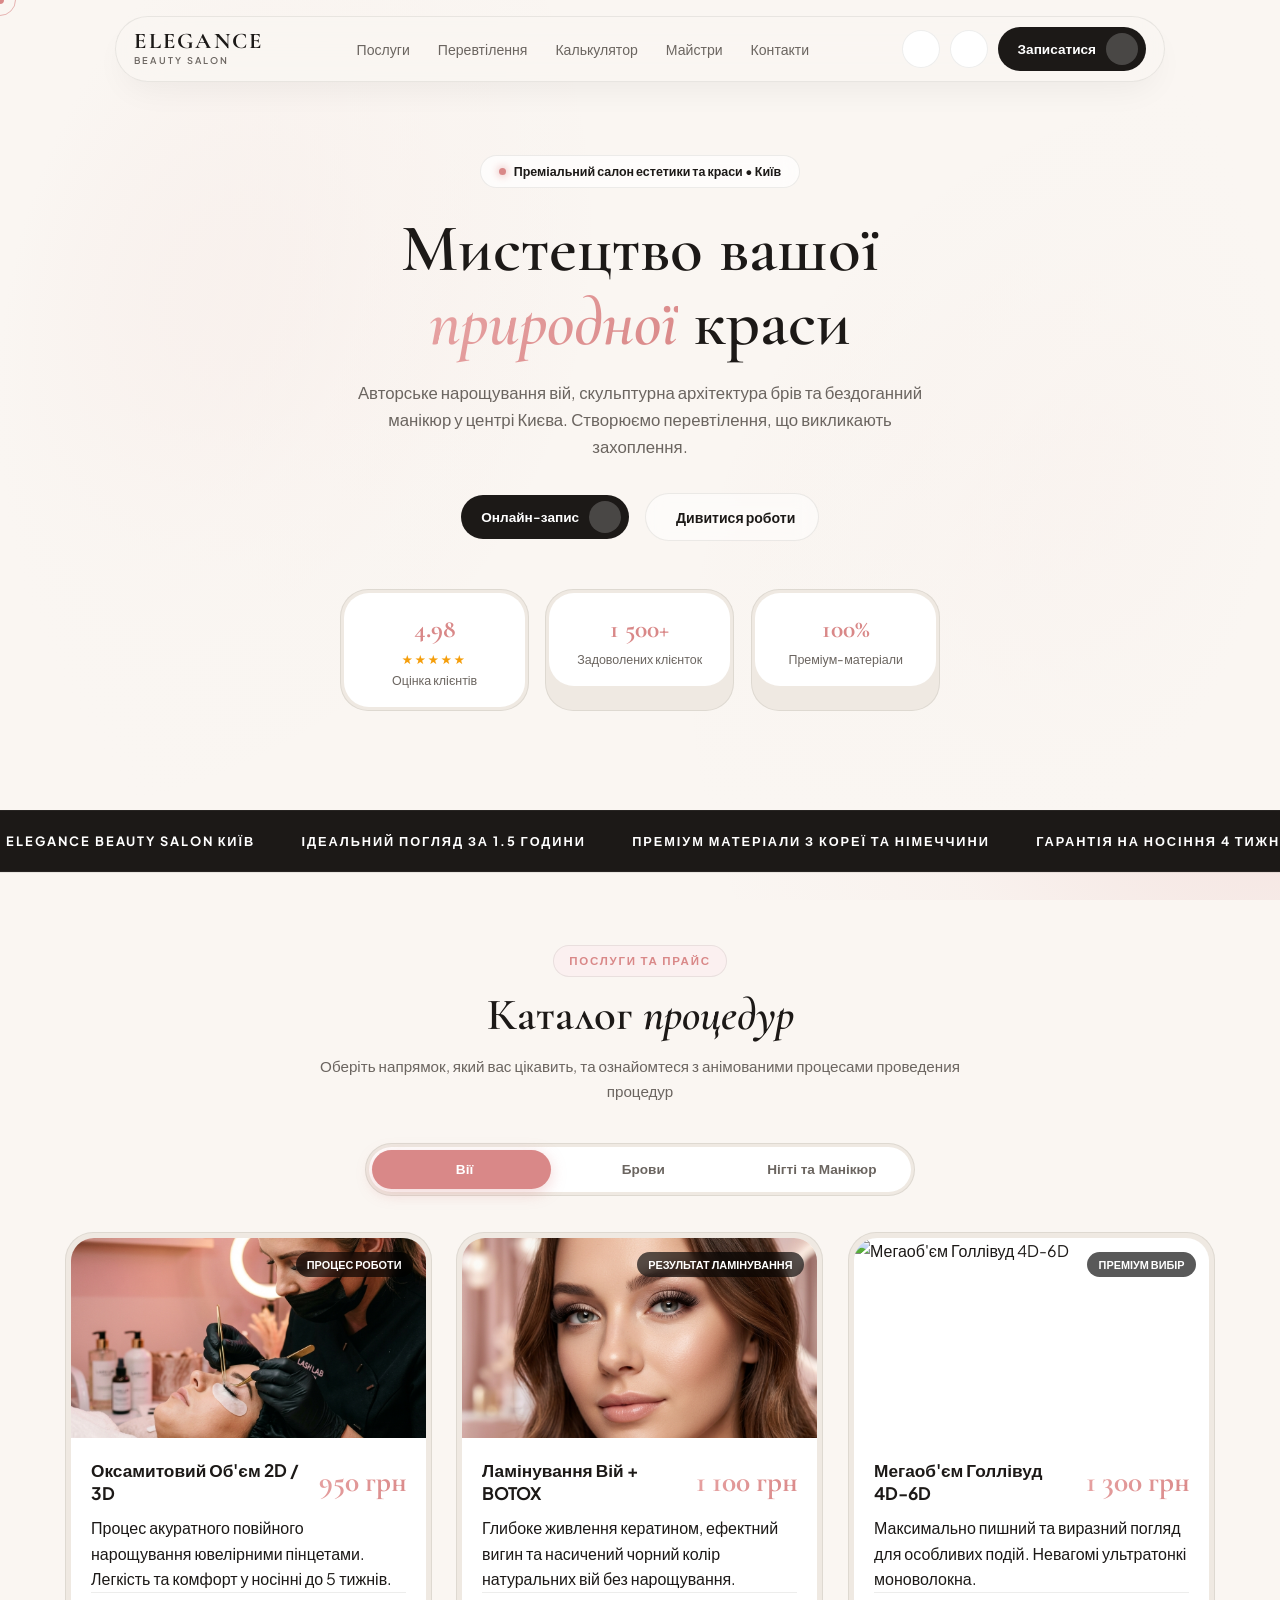
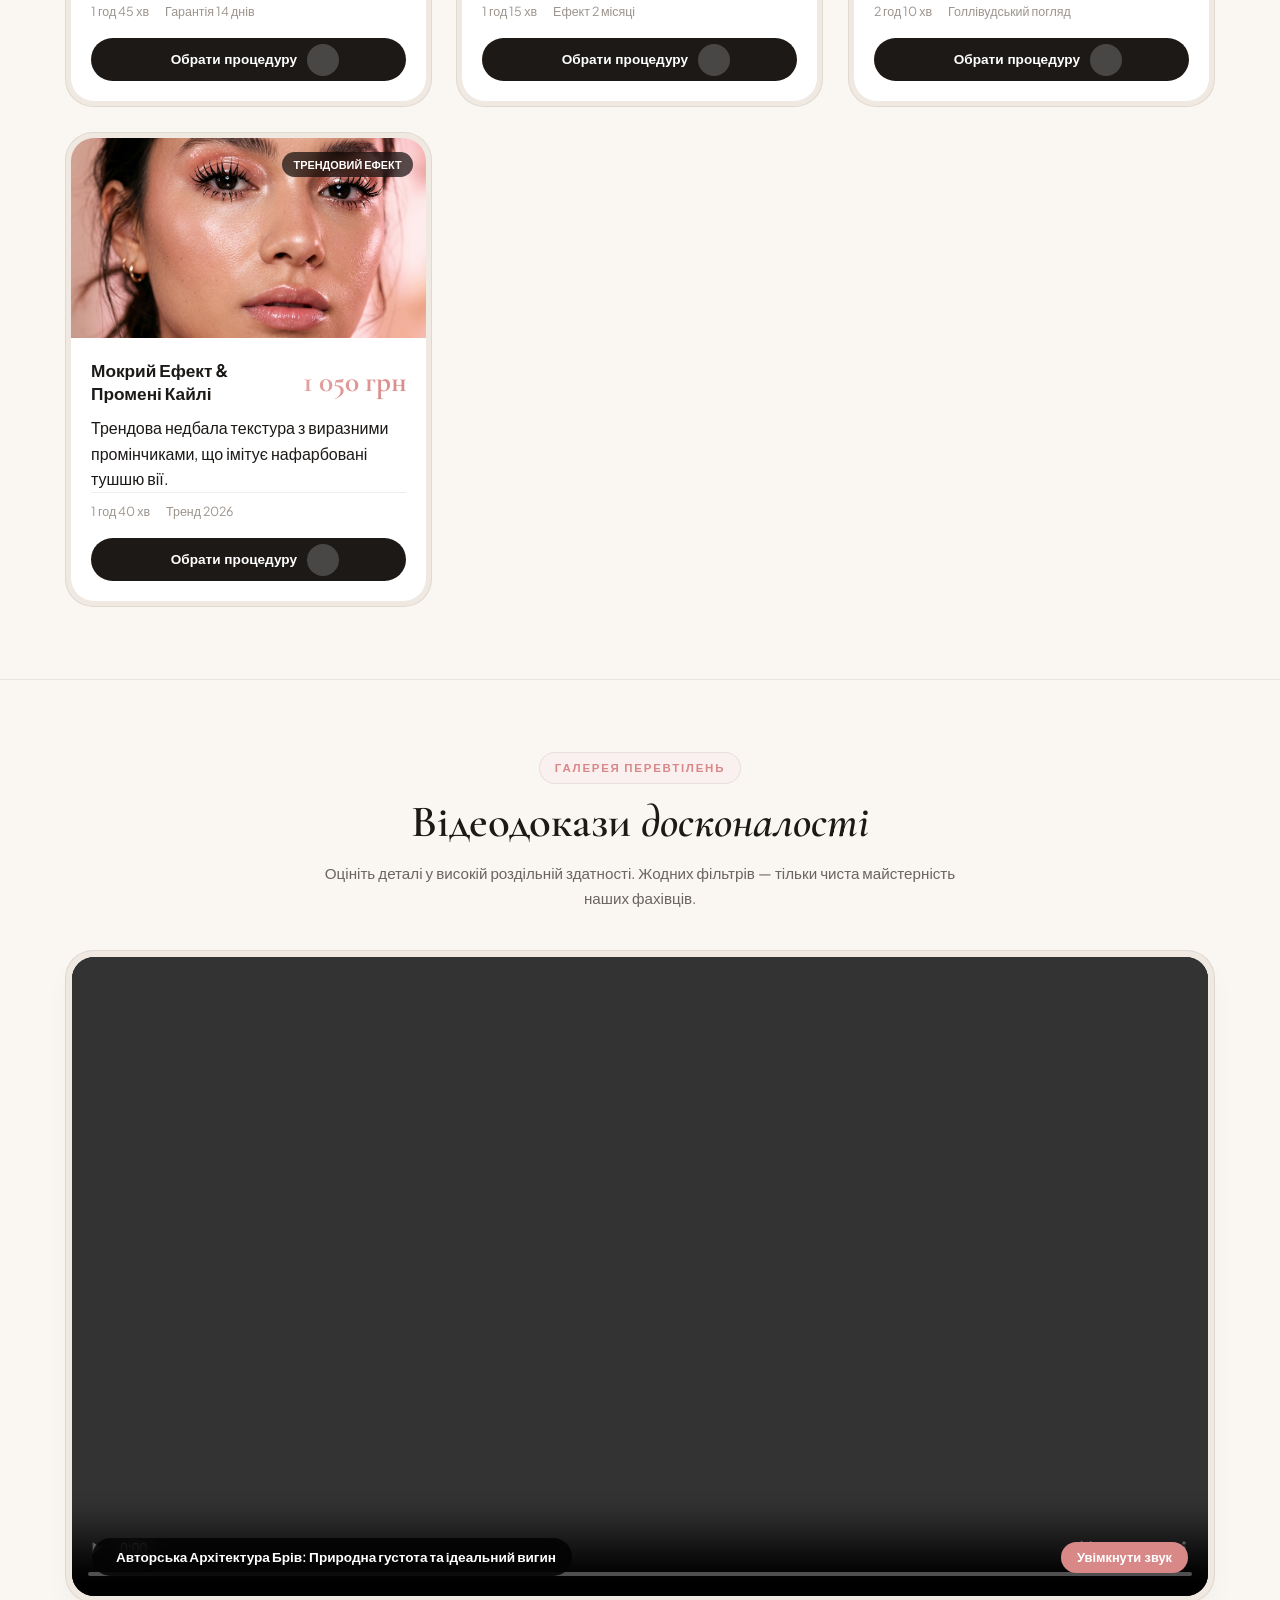
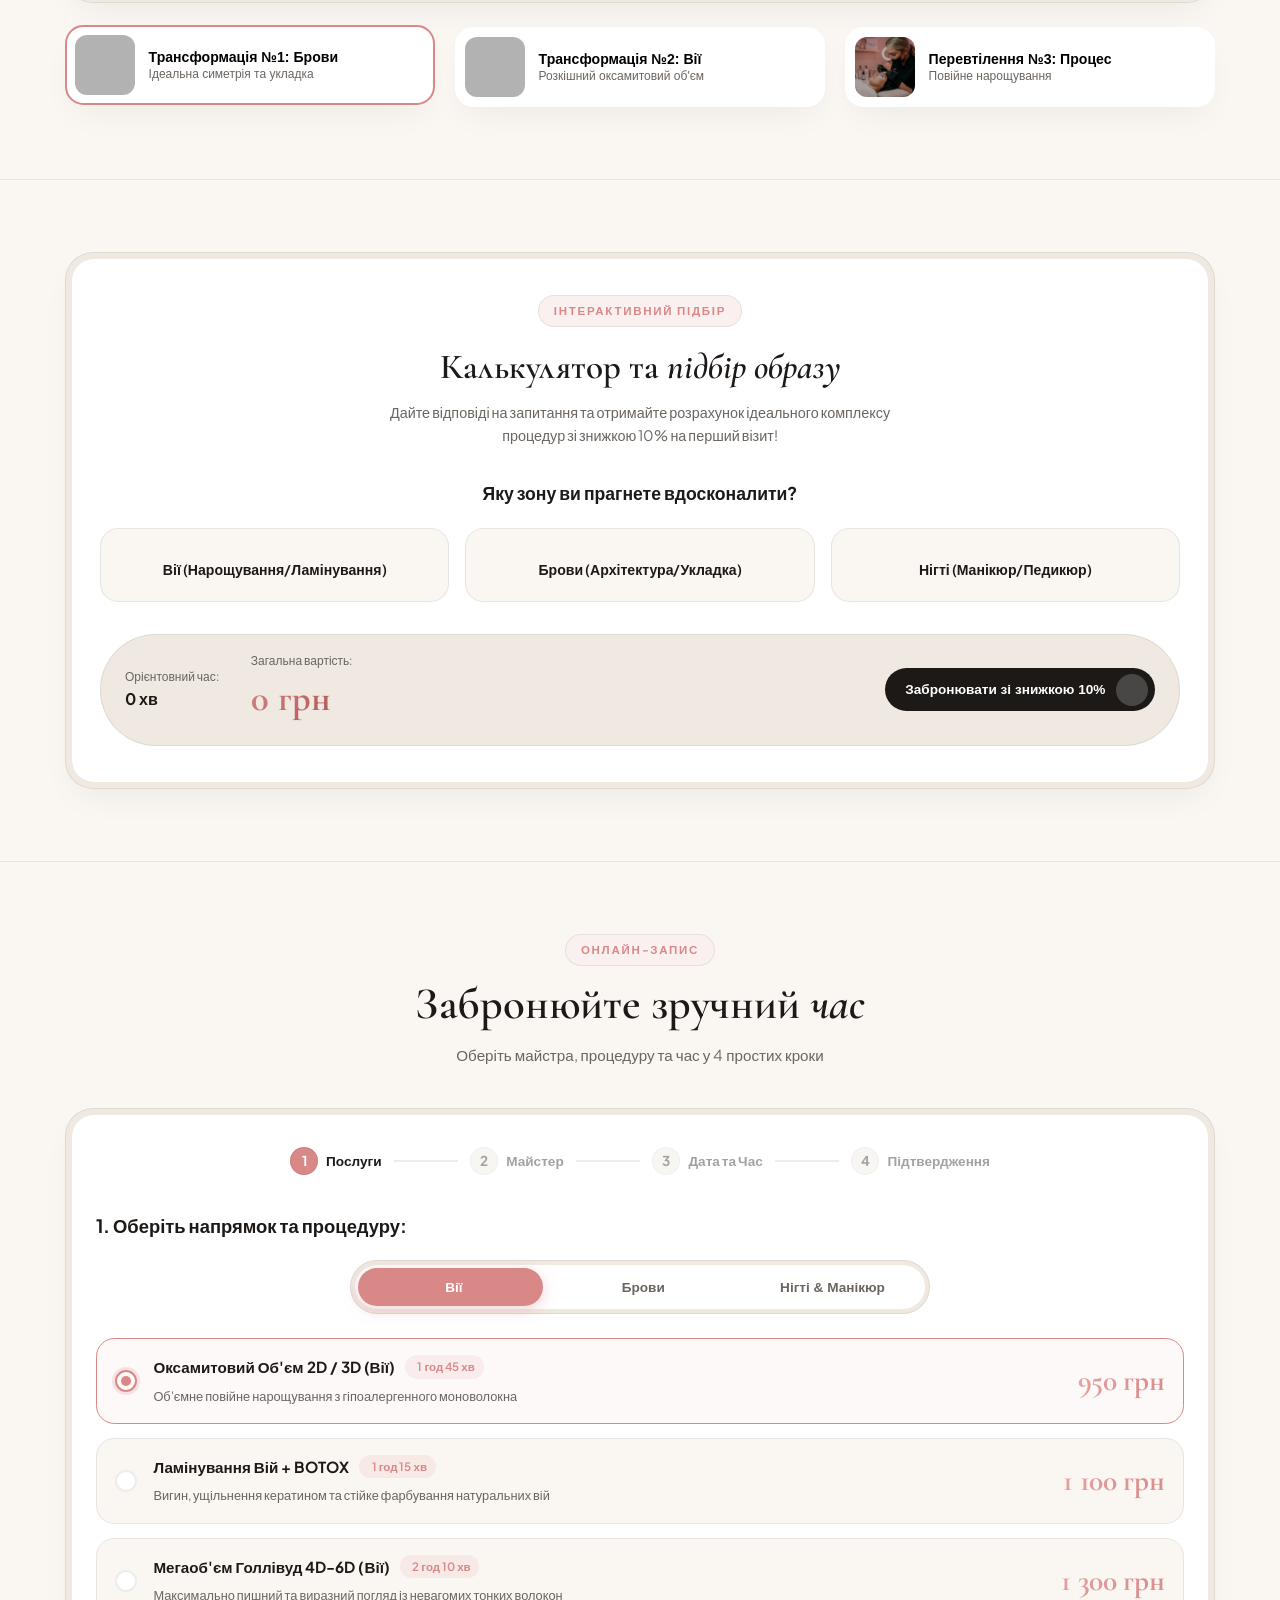
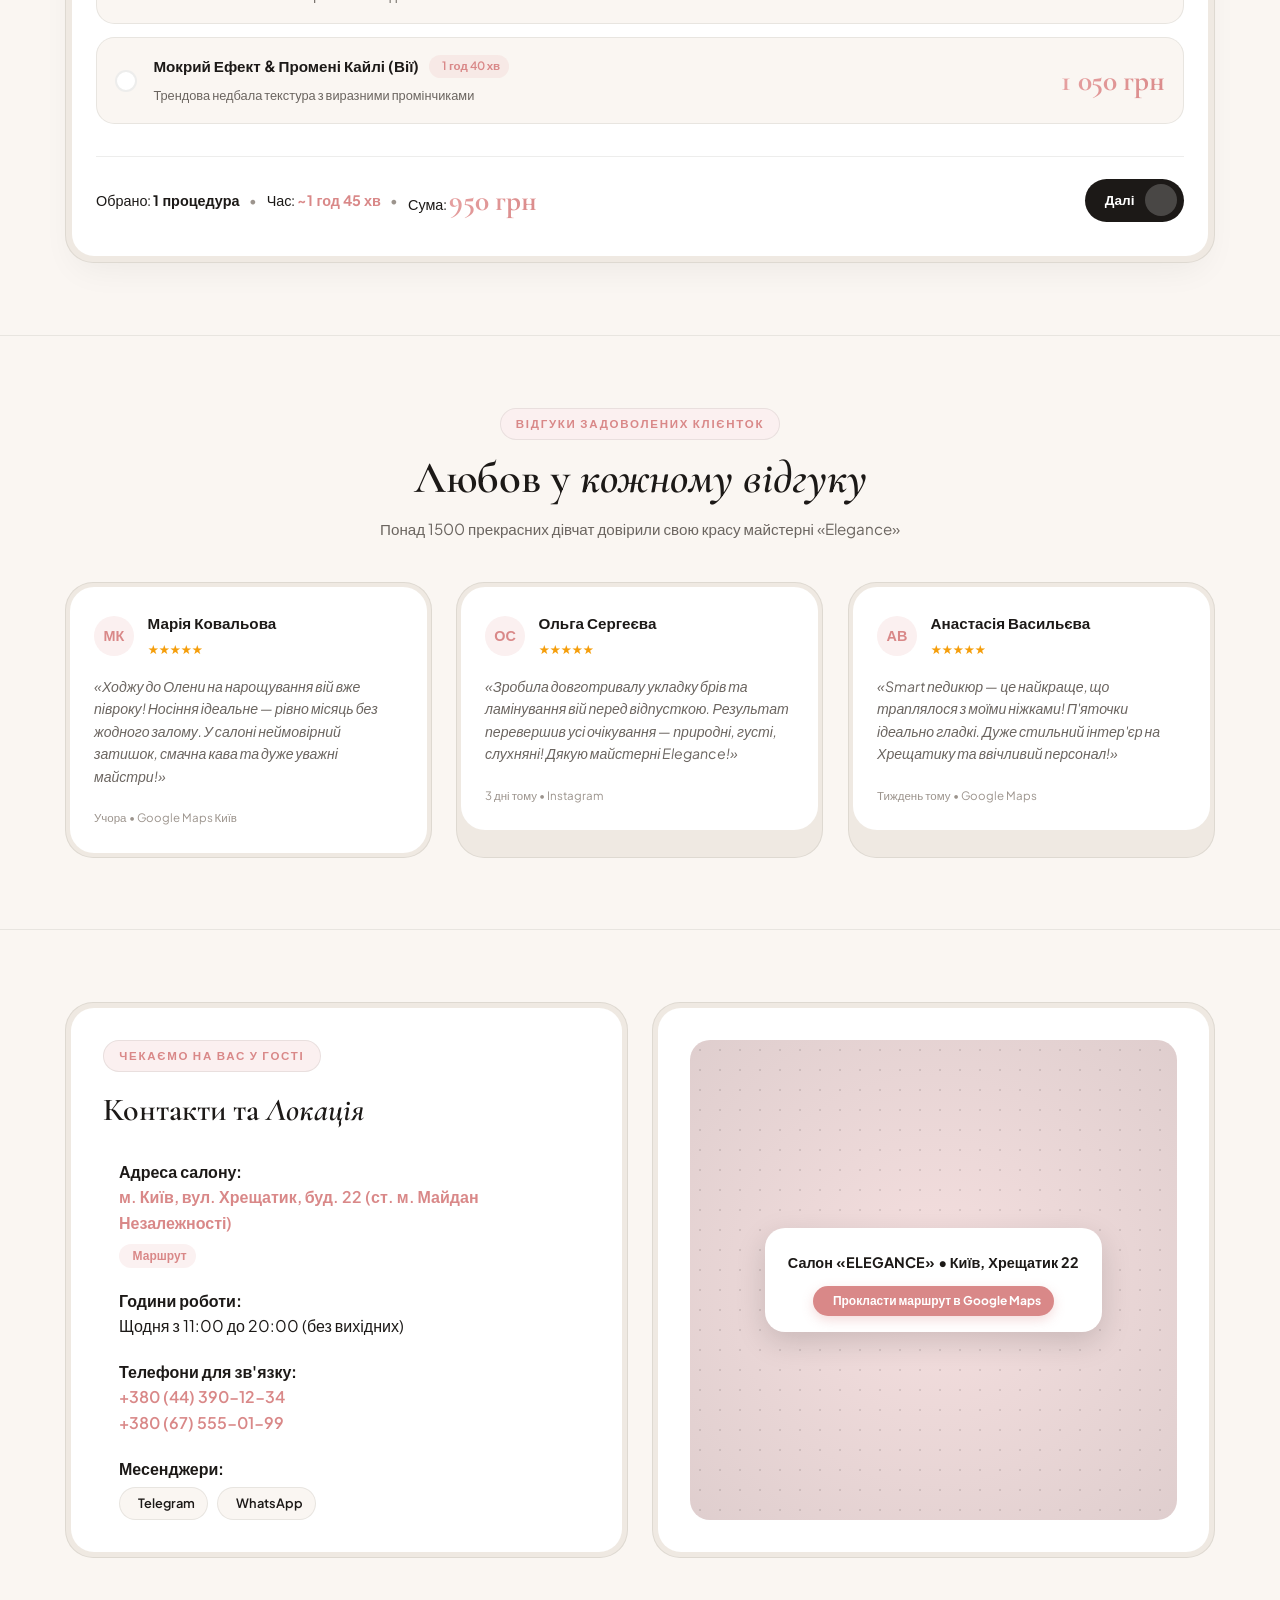
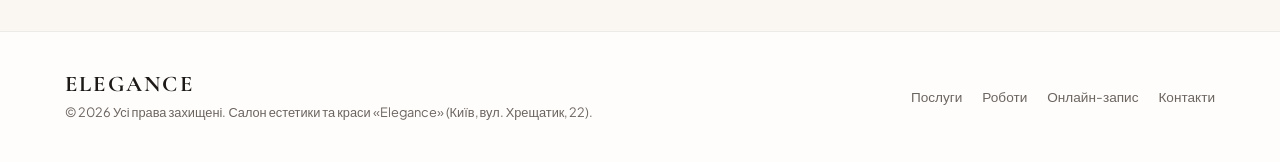
==== public/index.html @ 3744e025 "Update public/index.html" ====
<!DOCTYPE html>
<html lang="uk" data-theme="light">
<head>
    <meta charset="UTF-8">
    <meta name="viewport" content="width=device-width, initial-scale=1.0">
    <title>Салон Краси «Elegance» | Преміум Вії, Брови та Нігті в Києві</title>
    <meta name="description" content="Преміальний салон краси «Elegance» у Києві. Експертне нарощування вій, архітектура брів та авторський манікюр. Онлайн-запис 24/7.">
    
    <!-- Google Fonts -->
    <link rel="preconnect" href="https://fonts.googleapis.com">
    <link rel="preconnect" href="https://fonts.gstatic.com" crossorigin>
    <link href="https://fonts.googleapis.com/css2?family=Cormorant+Garamond:ital,wght@0,500;0,600;0,700;1,500;1,600&family=Plus+Jakarta+Sans:wght@300;400;500;600;700&family=Playfair+Display:ital,wght@0,600;0,700;1,400&display=swap" rel="stylesheet">
    
    <!-- Remix Icon -->
    <link href="https://cdn.jsdelivr.net/npm/remixicon@3.5.0/fonts/remixicon.css" rel="stylesheet">
    
    <link rel="stylesheet" href="index.css?v=20260807_RADIO_SINGLE_v1">
</head>
<body>

    <!-- Custom Luxury Cursor -->
    <div class="custom-cursor" id="customCursor"></div>
    <div class="custom-cursor-follower" id="customCursorFollower"></div>

    <!-- Floating Island Glass Navigation -->
    <header class="navbar-wrapper">
        <nav class="navbar-island">
            <a href="#" class="brand-logo">
                <span class="brand-title">ELEGANCE</span>
                <span class="brand-sub">BEAUTY SALON</span>
            </a>

            <div class="nav-menu" id="navMenu">
                <a href="#services" class="nav-link">Послуги</a>
                <a href="#transformations" class="nav-link">Перевтілення</a>
                <a href="#calculator" class="nav-link">Калькулятор</a>
                <a href="#booking" class="nav-link">Майстри</a>
                <a href="#contacts" class="nav-link">Контакти</a>
            </div>

            <div class="nav-actions">
                <button class="icon-toggle-btn" id="soundToggle" title="Звуковий відгук" aria-label="Звук">
                    <i class="ri-volume-up-line" id="soundIcon"></i>
                </button>

                <button class="icon-toggle-btn" id="themeToggle" title="Змінити тему" aria-label="Тема">
                    <i class="ri-moon-clear-line" id="themeIcon"></i>
                </button>

                <a href="#booking" class="btn-nested-primary nav-cta-desktop">
                    <span class="btn-text">Записатися</span>
                    <span class="btn-icon-wrapper">
                        <i class="ri-arrow-right-up-line"></i>
                    </span>
                </a>

                <button class="hamburger-btn" id="hamburgerBtn" aria-label="Відкрити меню">
                    <span></span>
                    <span></span>
                </button>
            </div>
        </nav>
    </header>

    <!-- Mobile Navigation Overlay -->
    <div class="mobile-menu-overlay" id="mobileMenuOverlay">
        <div class="mobile-menu-content">
            <a href="#services" class="mobile-nav-link">Послуги та Прайс</a>
            <a href="#transformations" class="mobile-nav-link">Відеогалерея</a>
            <a href="#calculator" class="mobile-nav-link">Підбір комплекту</a>
            <a href="#booking" class="mobile-nav-link">Онлайн-запис</a>
            <a href="#reviews" class="mobile-nav-link">Відгуки</a>
            <a href="#contacts" class="mobile-nav-link">Контакти</a>
            
            <div class="mobile-menu-footer">
                <a href="#booking" class="btn-nested-primary btn-full-mobile">
                    <span class="btn-text">Записатися онлайн</span>
                    <span class="btn-icon-wrapper"><i class="ri-calendar-check-line"></i></span>
                </a>
            </div>
        </div>
    </div>

    <!-- Main Content -->
    <main>
        <!-- Hero Section -->
        <section class="hero-section" id="hero">
            <div class="hero-bg-media">
                <video autoplay loop muted playsinline class="hero-video">
                    <source src="assets/videos/kling_20260805_VIDEO_Smooth_cin_5926_0.mp4" type="video/mp4">
                </video>
                <div class="hero-overlay-gradient"></div>
            </div>

            <div class="hero-container">
                <div class="hero-badge-pill">
                    <span class="badge-dot"></span>
                    <span>Преміальний салон естетики та краси • Київ</span>
                </div>

                <h1 class="hero-heading">
                    Мистецтво вашої <br>
                    <span class="text-serif-italic text-gradient">природної</span> краси
                </h1>

                <p class="hero-description">
                    Авторське нарощування вій, скульптурна архітектура брів та бездоганний манікюр у центрі Києва. Створюємо перевтілення, що викликають захоплення.
                </p>

                <div class="hero-actions">
                    <a href="#booking" class="btn-nested-primary btn-hero">
                        <span class="btn-text">Онлайн-запис</span>
                        <span class="btn-icon-wrapper"><i class="ri-calendar-line"></i></span>
                    </a>
                    <a href="#transformations" class="btn-secondary-glass">
                        <i class="ri-play-circle-line"></i>
                        <span>Дивитися роботи</span>
                    </a>
                </div>

                <!-- Floating Feature Badges -->
                <div class="hero-stats-grid">
                    <div class="stat-card-bezel">
                        <div class="stat-card-core">
                            <span class="stat-number">4.98</span>
                            <span class="stat-stars">★★★★★</span>
                            <span class="stat-label">Оцінка клієнтів</span>
                        </div>
                    </div>
                    <div class="stat-card-bezel">
                        <div class="stat-card-core">
                            <span class="stat-number">1 500+</span>
                            <span class="stat-label">Задоволених клієнток</span>
                        </div>
                    </div>
                    <div class="stat-card-bezel">
                        <div class="stat-card-core">
                            <span class="stat-number">100%</span>
                            <span class="stat-label">Преміум-матеріали</span>
                        </div>
                    </div>
                </div>
            </div>
        </section>

        <!-- Floating Text / Marquee Banner -->
        <section class="marquee-section">
            <div class="marquee-track">
                <div class="marquee-content">
                    <span class="marquee-item"><i class="ri-sparkles-line"></i> ELEGANCE BEAUTY SALON КИЇВ</span>
                    <span class="marquee-item"><i class="ri-heart-3-line"></i> ІДЕАЛЬНИЙ ПОГЛЯД ЗА 1.5 ГОДИНИ</span>
                    <span class="marquee-item"><i class="ri-vip-crown-line"></i> ПРЕМІУМ МАТЕРІАЛИ З КОРЕЇ ТА НІМЕЧЧИНИ</span>
                    <span class="marquee-item"><i class="ri-checkbox-circle-line"></i> ГАРАНТІЯ НА НОСІННЯ 4 ТИЖНІ</span>
                    <span class="marquee-item"><i class="ri-cup-line"></i> СВІЖОЗВАРЕНА КАВА ТА ШАМПАНСЬКЕ</span>
                </div>
                <div class="marquee-content" aria-hidden="true">
                    <span class="marquee-item"><i class="ri-sparkles-line"></i> ELEGANCE BEAUTY SALON КИЇВ</span>
                    <span class="marquee-item"><i class="ri-heart-3-line"></i> ІДЕАЛЬНИЙ ПОГЛЯД ЗА 1.5 ГОДИНИ</span>
                    <span class="marquee-item"><i class="ri-vip-crown-line"></i> ПРЕМІУМ МАТЕРІАЛИ З КОРЕЇ ТА НІМЕЧЧИНИ</span>
                    <span class="marquee-item"><i class="ri-checkbox-circle-line"></i> ГАРАНТІЯ НА НОСІННЯ 4 ТИЖНІ</span>
                    <span class="marquee-item"><i class="ri-cup-line"></i> СВІЖОЗВАРЕНА КАВА ТА ШАМПАНСЬКЕ</span>
                </div>
            </div>
        </section>

        <!-- Services Section (REAL KYIV MARKET PRICES IN UAH / ГРН) -->
        <section class="services-section" id="services">
            <div class="section-container">
                <div class="section-header">
                    <div class="eyebrow-pill">Послуги та Прайс</div>
                    <h2 class="section-title">Каталог <span class="text-serif-italic">процедур</span></h2>
                    <p class="section-subtitle">Оберіть напрямок, який вас цікавить, та ознайомтеся з анімованими процесами проведения процедур</p>
                </div>

                <!-- Category Tabs -->
                <div class="services-tabs-bezel">
                    <div class="services-tabs-core">
                        <button class="tab-btn active" data-category="lashes">
                            <i class="ri-eye-line"></i>
                            <span>Вії</span>
                        </button>
                        <button class="tab-btn" data-category="brows">
                            <i class="ri-brush-line"></i>
                            <span>Брови</span>
                        </button>
                        <button class="tab-btn" data-category="nails">
                            <i class="ri-hand-sanitizer-line"></i>
                            <span>Нігті та Манікюр</span>
                        </button>
                    </div>
                </div>

                <!-- Services Grid (Kyiv Market Prices in UAH) -->
                <div class="services-grid" id="servicesGrid">
                    
                    <!-- EYELASHES VARIATIONS -->
                    <div class="service-card-shell category-item lashes active">
                        <div class="service-card-core">
                            <div class="service-media-preview">
                                <img src="assets/images/lash_process.png" alt="Процес нарощування вій пінцетами" class="card-img cinemagraph-media">
                                <span class="media-tag">Процес роботи</span>
                            </div>
                            <div class="service-details">
                                <div class="service-title-row">
                                    <h3 class="service-name">Оксамитовий Об'єм 2D / 3D</h3>
                                    <span class="service-price luxury-price">950 грн</span>
                                </div>
                                <p class="service-desc">Процес акуратного повійного нарощування ювелірними пінцетами. Легкість та комфорт у носінні до 5 тижнів.</p>
                                <div class="service-meta">
                                    <span><i class="ri-time-line"></i> 1 год 45 хв</span>
                                    <span><i class="ri-shield-star-line"></i> Гарантія 14 днів</span>
                                </div>
                                <button class="btn-nested-primary btn-service-add" data-service-id="1">
                                    <span class="btn-text">Обрати процедуру</span>
                                    <span class="btn-icon-wrapper"><i class="ri-add-line"></i></span>
                                </button>
                            </div>
                        </div>
                    </div>

                    <div class="service-card-shell category-item lashes active">
                        <div class="service-card-core">
                            <div class="service-media-preview">
                                <img src="assets/images/lashes_masterpiece.png" alt="Результат ламінування вій" class="card-img">
                                <span class="media-tag">Результат ламінування</span>
                            </div>
                            <div class="service-details">
                                <div class="service-title-row">
                                    <h3 class="service-name">Ламінування Вій + BOTOX</h3>
                                    <span class="service-price luxury-price">1 100 грн</span>
                                </div>
                                <p class="service-desc">Глибоке живлення кератином, ефектний вигин та насичений чорний колір натуральних вій без нарощування.</p>
                                <div class="service-meta">
                                    <span><i class="ri-time-line"></i> 1 год 15 хв</span>
                                    <span><i class="ri-sparkles-fill"></i> Ефект 2 місяці</span>
                                </div>
                                <button class="btn-nested-primary btn-service-add" data-service-id="2">
                                    <span class="btn-text">Обрати процедуру</span>
                                    <span class="btn-icon-wrapper"><i class="ri-add-line"></i></span>
                                </button>
                            </div>
                        </div>
                    </div>

                    <div class="service-card-shell category-item lashes active">
                        <div class="service-card-core">
                            <div class="service-media-preview">
                                <img src="assets/images/Gemini_Generated_Image_3c9hzr3c9hzr3c9h.png" alt="Мегаоб'єм Голлівуд 4D-6D" class="card-img">
                                <span class="media-tag">Преміум вибір</span>
                            </div>
                            <div class="service-details">
                                <div class="service-title-row">
                                    <h3 class="service-name">Мегаоб'єм Голлівуд 4D-6D</h3>
                                    <span class="service-price luxury-price">1 300 грн</span>
                                </div>
                                <p class="service-desc">Максимально пишний та виразний погляд для особливих подій. Невагомі ультратонкі моноволокна.</p>
                                <div class="service-meta">
                                    <span><i class="ri-time-line"></i> 2 год 10 хв</span>
                                    <span><i class="ri-vip-diamond-line"></i> Голлівудський погляд</span>
                                </div>
                                <button class="btn-nested-primary btn-service-add" data-service-id="7">
                                    <span class="btn-text">Обрати процедуру</span>
                                    <span class="btn-icon-wrapper"><i class="ri-add-line"></i></span>
                                </button>
                            </div>
                        </div>
                    </div>

                    <div class="service-card-shell category-item lashes active">
                        <div class="service-card-core">
                            <div class="service-media-preview">
                                <img src="assets/images/wet_lash_effect.png" alt="Мокрий Ефект Промені Кайлі" class="card-img">
                                <span class="media-tag">Трендовий ефект</span>
                            </div>
                            <div class="service-details">
                                <div class="service-title-row">
                                    <h3 class="service-name">Мокрий Ефект & Промені Кайлі</h3>
                                    <span class="service-price luxury-price">1 050 грн</span>
                                </div>
                                <p class="service-desc">Трендова недбала текстура з виразними промінчиками, що імітує нафарбовані тушшю вії.</p>
                                <div class="service-meta">
                                    <span><i class="ri-time-line"></i> 1 год 40 хв</span>
                                    <span><i class="ri-fire-line"></i> Тренд 2026</span>
                                </div>
                                <button class="btn-nested-primary btn-service-add" data-service-id="8">
                                    <span class="btn-text">Обрати процедуру</span>
                                    <span class="btn-icon-wrapper"><i class="ri-add-line"></i></span>
                                </button>
                            </div>
                        </div>
                    </div>

                    <!-- EYEBROWS VARIATIONS -->
                    <div class="service-card-shell category-item brows">
                        <div class="service-card-core">
                            <div class="service-media-preview">
                                <img src="assets/images/brow_process.png" alt="Процес архітектури брів" class="card-img cinemagraph-media">
                                <span class="media-tag">Процес розмітки</span>
                            </div>
                            <div class="service-details">
                                <div class="service-title-row">
                                    <h3 class="service-name">Архітектура & Офарбування Брів</h3>
                                    <span class="service-price luxury-price">650 грн</span>
                                </div>
                                <p class="service-desc">Побудова ідеальної геометричної форми за допомогою циркуля та пензля, корекція воском і нанесення пігменту.</p>
                                <div class="service-meta">
                                    <span><i class="ri-time-line"></i> 50 хв</span>
                                    <span><i class="ri-palette-line"></i> Стійкість до 4 тижнів</span>
                                </div>
                                <button class="btn-nested-primary btn-service-add" data-service-id="3">
                                    <span class="btn-text">Обрати процедуру</span>
                                    <span class="btn-icon-wrapper"><i class="ri-add-line"></i></span>
                                </button>
                            </div>
                        </div>
                    </div>

                    <div class="service-card-shell category-item brows">
                        <div class="service-card-core">
                            <div class="service-media-preview">
                                <img src="assets/images/brow_masterpiece.png" alt="Довготривала укладка брів" class="card-img">
                                <span class="media-tag">Результат ламінування</span>
                            </div>
                            <div class="service-details">
                                <div class="service-title-row">
                                    <h3 class="service-name">Довготривала Укладка (Ламінування)</h3>
                                    <span class="service-price luxury-price">950 грн</span>
                                </div>
                                <p class="service-desc">Укрощення неслухняних волосків, створення ефекту пишних та соболиних брів з доглядовим складом.</p>
                                <div class="service-meta">
                                    <span><i class="ri-time-line"></i> 1 год 10 хв</span>
                                    <span><i class="ri-magic-line"></i> Соболині брови</span>
                                </div>
                                <button class="btn-nested-primary btn-service-add" data-service-id="4">
                                    <span class="btn-text">Обрати процедуру</span>
                                    <span class="btn-icon-wrapper"><i class="ri-add-line"></i></span>
                                </button>
                            </div>
                        </div>
                    </div>

                    <!-- NAILS VARIATIONS -->
                    <div class="service-card-shell category-item nails">
                        <div class="service-card-core">
                            <div class="service-media-preview">
                                <img src="assets/images/nail_process.png" alt="Процес нанесення гель лаку" class="card-img cinemagraph-media">
                                <span class="media-tag">Процес манікюру</span>
                            </div>
                            <div class="service-details">
                                <div class="service-title-row">
                                    <h3 class="service-name">Преміум Манікюр + Покриття Gel Polish</h3>
                                    <span class="service-price luxury-price">850 грн</span>
                                </div>
                                <p class="service-desc">Процес професійного нанесення гель-лаку пензлем тонким шаром під кутикулу та сушіння в UV-лампі.</p>
                                <div class="service-meta">
                                    <span><i class="ri-time-line"></i> 1 год 30 хв</span>
                                    <span><i class="ri-sparkles-line"></i> Зносостійкість</span>
                                </div>
                                <button class="btn-nested-primary btn-service-add" data-service-id="5">
                                    <span class="btn-text">Обрати процедуру</span>
                                    <span class="btn-icon-wrapper"><i class="ri-add-line"></i></span>
                                </button>
                            </div>
                        </div>
                    </div>

                    <div class="service-card-shell category-item nails">
                        <div class="service-card-core">
                            <div class="service-media-preview">
                                <img src="assets/images/pedicure_smart_process.png" alt="Smart Педикюр обробка стопи" class="card-img cinemagraph-media">
                                <span class="media-tag">Процес педикюру</span>
                            </div>
                            <div class="service-details">
                                <div class="service-title-row">
                                    <h3 class="service-name">Smart Педикюр з Обробкою Стопы</h3>
                                    <span class="service-price luxury-price">1 200 грн</span>
                                </div>
                                <p class="service-desc">Запатентований педикюр smart-дисками: дзеркальна гладкість п'яточок без розмочування та естетичне покриття.</p>
                                <div class="service-meta">
                                    <span><i class="ri-time-line"></i> 1 год 45 хв</span>
                                    <span><i class="ri-footprint-line"></i> Оксамитова шкіра</span>
                                </div>
                                <button class="btn-nested-primary btn-service-add" data-service-id="6">
                                    <span class="btn-text">Обрати процедуру</span>
                                    <span class="btn-icon-wrapper"><i class="ri-add-line"></i></span>
                                </button>
                            </div>
                        </div>
                    </div>

                    <div class="service-card-shell category-item nails">
                        <div class="service-card-core">
                            <div class="service-media-preview">
                                <img src="assets/images/nail_masterpiece.png" alt="Нарощування Нігтів Гель" class="card-img">
                                <span class="media-tag">Результат манікюру</span>
                            </div>
                            <div class="service-details">
                                <div class="service-title-row">
                                    <h3 class="service-name">Нарощування Нігтів Гель / Акрігель</h3>
                                    <span class="service-price luxury-price">1 400 грн</span>
                                </div>
                                <p class="service-desc">Моделювання будь-якої довжини та форми (мигдаль, квадрат, балерина) з армуванням та стійким покриттям.</p>
                                <div class="service-meta">
                                    <span><i class="ri-time-line"></i> 2 год 15 хв</span>
                                    <span><i class="ri-hand-heart-line"></i> Міцність 5 тижнів</span>
                                </div>
                                <button class="btn-nested-primary btn-service-add" data-service-id="10">
                                    <span class="btn-text">Обрати процедуру</span>
                                    <span class="btn-icon-wrapper"><i class="ri-add-line"></i></span>
                                </button>
                            </div>
                        </div>
                    </div>

                </div>
            </div>
        </section>

        <!-- Before / After Transformation Video Gallery -->
        <section class="gallery-section" id="transformations">
            <div class="section-container">
                <div class="section-header">
                    <div class="eyebrow-pill">Галерея Перевтілень</div>
                    <h2 class="section-title">Відеодокази <span class="text-serif-italic">досконалості</span></h2>
                    <p class="section-subtitle">Оцініть деталі у високій роздільній здатності. Жодних фільтрів — тільки чиста майстерність наших фахівців.</p>
                </div>

                <div class="transformation-stage">
                    <div class="video-stage-shell">
                        <div class="video-stage-core">
                            <video id="galleryMainVideo" controls autoplay loop muted playsinline class="stage-video">
                                <source src="assets/videos/kling_20260805_VIDEO_Smooth_cin_5870_0.mp4" type="video/mp4">
                            </video>
                            <img id="galleryMainImg" src="" alt="Перевтілення №3" class="stage-video cinemagraph-media" style="display: none; object-fit: cover;">

                            <div class="stage-video-overlay">
                                <div class="stage-badge">
                                    <i class="ri-play-fill" id="stageBadgeIcon"></i>
                                    <span id="videoTitle">Авторська Архітектура Брів: Природна густота та ідеальний вигин</span>
                                </div>
                                <button class="btn-sound-unmute" id="unmuteStageBtn">
                                    <i class="ri-volume-mute-line"></i> Увімкнути звук
                                </button>
                            </div>
                        </div>
                    </div>

                    <!-- Video Selector Thumbnails -->
                    <div class="gallery-thumbs-row">
                        <button class="thumb-card active" data-video="assets/videos/kling_20260805_VIDEO_Smooth_cin_5870_0.mp4" data-title="Авторська Архітектура Брів: Природна густота та ідеальний вигин">
                            <div class="thumb-media">
                                <video muted loop class="thumb-video">
                                    <source src="assets/videos/kling_20260805_VIDEO_Smooth_cin_5870_0.mp4" type="video/mp4">
                                </video>
                                <span class="play-icon"><i class="ri-play-circle-fill"></i></span>
                            </div>
                            <div class="thumb-info">
                                <h4>Трансформація №1: Брови</h4>
                                <p>Ідеальна симетрія та укладка</p>
                            </div>
                        </button>

                        <button class="thumb-card" data-video="assets/videos/kling_20260805_VIDEO_Smooth_cin_5926_0.mp4" data-title="Погляд кінодіви: Вії 3D & Скульпурування">
                            <div class="thumb-media">
                                <video muted loop class="thumb-video">
                                    <source src="assets/videos/kling_20260805_VIDEO_Smooth_cin_5926_0.mp4" type="video/mp4">
                                </video>
                                <span class="play-icon"><i class="ri-play-circle-fill"></i></span>
                            </div>
                            <div class="thumb-info">
                                <h4>Трансформація №2: Вії</h4>
                                <p>Розкішний оксамитовий об'єм</p>
                            </div>
                        </button>

                        <button class="thumb-card" data-img="assets/images/lash_process.png" data-title="Процес ювелірного нарощування вій: Авторська техніка">
                            <div class="thumb-media">
                                <img src="assets/images/lash_process.png" alt="Результат перевтілення" class="thumb-img">
                                <span class="play-icon"><i class="ri-image-line"></i></span>
                            </div>
                            <div class="thumb-info">
                                <h4>Перевтілення №3: Процес</h4>
                                <p>Повійне нарощування</p>
                            </div>
                        </button>
                    </div>
                </div>
            </div>
        </section>

        <!-- Price Calculator / Service Matcher Quiz (UAH MARKET PRICES) -->
        <section class="calculator-section" id="calculator">
            <div class="section-container">
                <div class="calculator-shell">
                    <div class="calculator-core">
                        <div class="quiz-header">
                            <div class="eyebrow-pill">Інтерактивний Підбір</div>
                            <h2 class="quiz-title">Калькулятор та <span class="text-serif-italic">підбір образу</span></h2>
                            <p class="quiz-desc">Дайте відповіді на запитання та отримайте розрахунок ідеального комплексу процедур зі знижкою 10% на перший візит!</p>
                        </div>

                        <div class="quiz-step-container" id="quizContainer">
                            <div class="quiz-step active" data-step="1">
                                <h3 class="step-question">Яку зону ви прагнете вдосконалити?</h3>
                                <div class="options-grid">
                                    <label class="quiz-option">
                                        <input type="checkbox" name="zone" value="lashes" data-price="1050" data-time="90">
                                        <div class="option-content">
                                            <i class="ri-eye-line"></i>
                                            <span>Вії (Нарощування/Ламінування)</span>
                                        </div>
                                    </label>
                                    <label class="quiz-option">
                                        <input type="checkbox" name="zone" value="brows" data-price="650" data-time="50">
                                        <div class="option-content">
                                            <i class="ri-brush-line"></i>
                                            <span>Брови (Архітектура/Укладка)</span>
                                        </div>
                                    </label>
                                    <label class="quiz-option">
                                        <input type="checkbox" name="zone" value="nails" data-price="850" data-time="90">
                                        <div class="option-content">
                                            <i class="ri-hand-sanitizer-line"></i>
                                            <span>Нігті (Манікюр/Педикюр)</span>
                                        </div>
                                    </label>
                                </div>
                            </div>
                        </div>

                        <!-- Quiz Live Result Bar -->
                        <div class="quiz-result-bar">
                            <div class="result-details">
                                <div class="result-item">
                                    <span class="result-label">Орієнтовний час:</span>
                                    <span class="result-value" id="quizTotalTime">0 хв</span>
                                </div>
                                <div class="result-item">
                                    <span class="result-label">Загальна вартість:</span>
                                    <span class="result-value price-total" id="quizTotalPrice">0 грн</span>
                                </div>
                            </div>
                            <button class="btn-nested-primary" id="btnBookQuizPackage">
                                <span class="btn-text">Забронювати зі знижкою 10%</span>
                                <span class="btn-icon-wrapper"><i class="ri-percent-line"></i></span>
                            </button>
                        </div>
                    </div>
                </div>
            </div>
        </section>

        <!-- Online Booking Section (REAL KYIV MARKET PRICES IN UAH / ГРН) -->
        <section class="booking-section" id="booking">
            <div class="section-container">
                <div class="section-header">
                    <div class="eyebrow-pill">Онлайн-Запис</div>
                    <h2 class="section-title">Забронюйте зручний <span class="text-serif-italic">час</span></h2>
                    <p class="section-subtitle">Оберіть майстра, процедуру та час у 4 простих кроки</p>
                </div>

                <!-- Multi-Step Booking Widget -->
                <div class="booking-widget-shell">
                    <div class="booking-widget-core">
                        <!-- Step Progress Indicator -->
                        <div class="booking-progress-bar">
                            <div class="progress-step active" data-step="1">
                                <span class="step-num">1</span>
                                <span class="step-title">Послуги</span>
                            </div>
                            <div class="progress-line"></div>
                            <div class="progress-step" data-step="2">
                                <span class="step-num">2</span>
                                <span class="step-title">Майстер</span>
                            </div>
                            <div class="progress-line"></div>
                            <div class="progress-step" data-step="3">
                                <span class="step-num">3</span>
                                <span class="step-title">Дата та Час</span>
                            </div>
                            <div class="progress-line"></div>
                            <div class="progress-step" data-step="4">
                                <span class="step-num">4</span>
                                <span class="step-title">Підтвердження</span>
                            </div>
                        </div>

                        <!-- Step Content Sections -->
                        <div class="booking-steps-body">
                            <!-- Step 1: Select Category & Services -->
                            <div class="b-step-content active" id="bStep1">
                                <h3>1. Оберіть напрямок та процедуру:</h3>
                                
                                <div class="b-cat-tabs-bezel">
                                    <div class="b-cat-tabs-core">
                                        <button class="b-cat-btn active" data-bcat="lashes">
                                            <i class="ri-eye-line"></i>
                                            <span>Вії</span>
                                        </button>
                                        <button class="b-cat-btn" data-bcat="brows">
                                            <i class="ri-brush-line"></i>
                                            <span>Брови</span>
                                        </button>
                                        <button class="b-cat-btn" data-bcat="nails">
                                            <i class="ri-hand-sanitizer-line"></i>
                                            <span>Нігті & Манікюр</span>
                                        </button>
                                    </div>
                                </div>

                                <div class="b-services-list">
                                    
                                    <!-- EYELASHES GROUP -->
                                    <label class="b-service-item bcat-item lashes active">
                                        <input type="radio" name="bookingService" class="b-service-cb" data-id="1" data-cat="lashes" data-name="Оксамитовий Об'єм 2D / 3D" data-price="950" data-time="105" checked>
                                        <div class="b-service-info">
                                            <div class="b-s-title-row">
                                                <span class="b-s-title">Оксамитовий Об'єм 2D / 3D (Вії)</span>
                                                <span class="time-badge"><i class="ri-time-line"></i> 1 год 45 хв</span>
                                            </div>
                                            <span class="b-s-desc">Об'ємне повійне нарощування з гіпоалергенного моноволокна</span>
                                        </div>
                                        <span class="b-s-price luxury-price">950 грн</span>
                                    </label>

                                    <label class="b-service-item bcat-item lashes active">
                                        <input type="radio" name="bookingService" class="b-service-cb" data-id="2" data-cat="lashes" data-name="Ламінування вій + BOTOX" data-price="1100" data-time="75">
                                        <div class="b-service-info">
                                            <div class="b-s-title-row">
                                                <span class="b-s-title">Ламінування Вій + BOTOX</span>
                                                <span class="time-badge"><i class="ri-time-line"></i> 1 год 15 хв</span>
                                            </div>
                                            <span class="b-s-desc">Вигин, ущільнення кератином та стійке фарбування натуральних вій</span>
                                        </div>
                                        <span class="b-s-price luxury-price">1 100 грн</span>
                                    </label>

                                    <label class="b-service-item bcat-item lashes active">
                                        <input type="radio" name="bookingService" class="b-service-cb" data-id="7" data-cat="lashes" data-name="Мегаоб'єм Голлівуд 4D-6D" data-price="1300" data-time="130">
                                        <div class="b-service-info">
                                            <div class="b-s-title-row">
                                                <span class="b-s-title">Мегаоб'єм Голлівуд 4D-6D (Вії)</span>
                                                <span class="time-badge"><i class="ri-time-line"></i> 2 год 10 хв</span>
                                            </div>
                                            <span class="b-s-desc">Максимально пишний та виразний погляд із невагомих тонких волокон</span>
                                        </div>
                                        <span class="b-s-price luxury-price">1 300 грн</span>
                                    </label>

                                    <label class="b-service-item bcat-item lashes active">
                                        <input type="radio" name="bookingService" class="b-service-cb" data-id="8" data-cat="lashes" data-name="Мокрий Ефект & Промені Кайлі" data-price="1050" data-time="100">
                                        <div class="b-service-info">
                                            <div class="b-s-title-row">
                                                <span class="b-s-title">Мокрий Ефект & Промені Кайлі (Вії)</span>
                                                <span class="time-badge"><i class="ri-time-line"></i> 1 год 40 хв</span>
                                            </div>
                                            <span class="b-s-desc">Трендова недбала текстура з виразними промінчиками</span>
                                        </div>
                                        <span class="b-s-price luxury-price">1 050 грн</span>
                                    </label>

                                    <!-- EYEBROWS GROUP -->
                                    <label class="b-service-item bcat-item brows">
                                        <input type="radio" name="bookingService" class="b-service-cb" data-id="3" data-cat="brows" data-name="Архітектура & Офарбування Брів" data-price="650" data-time="50">
                                        <div class="b-service-info">
                                            <div class="b-s-title-row">
                                                <span class="b-s-title">Архітектура & Офарбування Брів</span>
                                                <span class="time-badge"><i class="ri-time-line"></i> 50 хв</span>
                                            </div>
                                            <span class="b-s-desc">Геометрична розмітка форми, корекція воском та нанесення пігменту</span>
                                        </div>
                                        <span class="b-s-price luxury-price">650 грн</span>
                                    </label>

                                    <label class="b-service-item bcat-item brows">
                                        <input type="radio" name="bookingService" class="b-service-cb" data-id="4" data-cat="brows" data-name="Довготривала Укладка (Ламінування)" data-price="950" data-time="70">
                                        <div class="b-service-info">
                                            <div class="b-s-title-row">
                                                <span class="b-s-title">Довготривала Укладка Брів (Ламінування)</span>
                                                <span class="time-badge"><i class="ri-time-line"></i> 1 год 10 хв</span>
                                            </div>
                                            <span class="b-s-desc">Укрощення неслухняних волосків та фіксуючий догляд на 2 місяці</span>
                                        </div>
                                        <span class="b-s-price luxury-price">950 грн</span>
                                    </label>

                                    <!-- NAILS GROUP -->
                                    <label class="b-service-item bcat-item nails">
                                        <input type="radio" name="bookingService" class="b-service-cb" data-id="5" data-cat="nails" data-name="Преміум Манікюр + Покриття Gel Polish" data-price="850" data-time="90">
                                        <div class="b-service-info">
                                            <div class="b-s-title-row">
                                                <span class="b-s-title">Преміум Манікюр + Покриття Gel Polish</span>
                                                <span class="time-badge"><i class="ri-time-line"></i> 1 год 30 хв</span>
                                            </div>
                                            <span class="b-s-desc">Апаратна обробка кутикули, вирівнювання та стійке покриття</span>
                                        </div>
                                        <span class="b-s-price luxury-price">850 грн</span>
                                    </label>

                                    <label class="b-service-item bcat-item nails">
                                        <input type="radio" name="bookingService" class="b-service-cb" data-id="6" data-cat="nails" data-name="Smart Педикюр з Обробкою Стопи" data-price="1200" data-time="105">
                                        <div class="b-service-info">
                                            <div class="b-s-title-row">
                                                <span class="b-s-title">Smart Педикюр з Обробкою Стопи</span>
                                                <span class="time-badge"><i class="ri-time-line"></i> 1 год 45 хв</span>
                                            </div>
                                            <span class="b-s-desc">Педикюр smart-дисками до дзеркальної гладкості стоп та естетика</span>
                                        </div>
                                        <span class="b-s-price luxury-price">1 200 грн</span>
                                    </label>

                                    <label class="b-service-item bcat-item nails">
                                        <input type="radio" name="bookingService" class="b-service-cb" data-id="10" data-cat="nails" data-name="Нарощування Нігтів Гель / Акрігель" data-price="1400" data-time="135">
                                        <div class="b-service-info">
                                            <div class="b-s-title-row">
                                                <span class="b-s-title">Нарощування Нігтів Гель / Акрігель</span>
                                                <span class="time-badge"><i class="ri-time-line"></i> 2 год 15 хв</span>
                                            </div>
                                            <span class="b-s-desc">Моделювання будь-якої форми та довжини з армуванням</span>
                                        </div>
                                        <span class="b-s-price luxury-price">1 400 грн</span>
                                    </label>

                                </div>
                            </div>

                            <!-- Step 2: Select Master for Category -->
                            <div class="b-step-content" id="bStep2">
                                <h3>2. Оберіть майстра напрямку:</h3>
                                
                                <div class="masters-category-group" id="mastersGroup">
                                    <!-- LASH MASTERS -->
                                    <div class="masters-grid cat-masters lashes active">
                                        <div class="master-card-shell selected" data-master-id="m1" data-master-name="Олена Соколова (Старший Top Lash Artist)" data-cat="lashes">
                                            <div class="master-card-core">
                                                <span class="rank-badge senior"><i class="ri-vip-crown-fill"></i> Старший майстер</span>
                                                <div class="master-avatar-wrapper">
                                                    <img src="assets/images/master_portrait.png" alt="Майстер Олена">
                                                    <span class="master-rating">★ 4.99</span>
                                                </div>
                                                <h4 class="master-name">Олена Соколова</h4>
                                                <span class="master-role">Top Lash Artist</span>
                                                <p class="master-experience">Досвід 7 років • 4000+ процедур</p>
                                            </div>
                                        </div>

                                        <div class="master-card-shell" data-master-id="m4" data-master-name="Марія Орлова (Lash Стиліст)" data-cat="lashes">
                                            <div class="master-card-core">
                                                <span class="rank-badge junior"><i class="ri-sparkles-fill"></i> Молодший майстер</span>
                                                <div class="master-avatar-wrapper">
                                                    <img src="assets/images/master_maria.png" alt="Майстер Марія">
                                                    <span class="master-rating">★ 4.94</span>
                                                </div>
                                                <h4 class="master-name">Марія Орлова</h4>
                                                <span class="master-role">Lash Стиліст</span>
                                                <p class="master-experience">Досвід 3 роки • Моделювання вій</p>
                                            </div>
                                        </div>
                                    </div>

                                    <!-- BROW MASTERS -->
                                    <div class="masters-grid cat-masters brows">
                                        <div class="master-card-shell" data-master-id="m2" data-master-name="Анна Романова (Старший Brow Architect)" data-cat="brows">
                                            <div class="master-card-core">
                                                <span class="rank-badge senior"><i class="ri-vip-crown-fill"></i> Старший майстер</span>
                                                <div class="master-avatar-wrapper">
                                                    <img src="assets/images/master_anna.png" alt="Майстер Анна">
                                                    <span class="master-rating">★ 4.98</span>
                                                </div>
                                                <h4 class="master-name">Анна Романова</h4>
                                                <span class="master-role">Senior Brow Architect</span>
                                                <p class="master-experience">Досвід 6 років • Чемпіон Brow-2025</p>
                                            </div>
                                        </div>

                                        <div class="master-card-shell" data-master-id="m5" data-master-name="Дар'я Кравченко (Brow Стиліст)" data-cat="brows">
                                            <div class="master-card-core">
                                                <span class="rank-badge junior"><i class="ri-sparkles-fill"></i> Молодший майстер</span>
                                                <div class="master-avatar-wrapper">
                                                    <img src="assets/images/master_daria.png" alt="Майстер Дар'я">
                                                    <span class="master-rating">★ 4.92</span>
                                                </div>
                                                <h4 class="master-name">Дар'я Кравченко</h4>
                                                <span class="master-role">Brow Стиліст</span>
                                                <p class="master-experience">Досвід 2.5 роки • Укладка та фарбування</p>
                                            </div>
                                        </div>
                                    </div>

                                    <!-- NAIL MASTERS -->
                                    <div class="masters-grid cat-masters nails">
                                        <div class="master-card-shell" data-master-id="m3" data-master-name="Вікторія Кім (Старший Nail Instructor)" data-cat="nails">
                                            <div class="master-card-core">
                                                <span class="rank-badge senior"><i class="ri-vip-crown-fill"></i> Старший майстер</span>
                                                <div class="master-avatar-wrapper">
                                                    <img src="assets/images/master_viktoria.png" alt="Майстер Вікторія">
                                                    <span class="master-rating">★ 4.98</span>
                                                </div>
                                                <h4 class="master-name">Вікторія Кім</h4>
                                                <span class="master-role">Senior Nail Instructor</span>
                                                <p class="master-experience">Досвід 6 років • Smart Педикюр</p>
                                            </div>
                                        </div>

                                        <div class="master-card-shell" data-master-id="m6" data-master-name="Аліна Мельник (Nail Стиліст)" data-cat="nails">
                                            <div class="master-card-core">
                                                <span class="rank-badge junior"><i class="ri-sparkles-fill"></i> Молодший майстер</span>
                                                <div class="master-avatar-wrapper">
                                                    <img src="assets/images/master_alina.png" alt="Майстер Аліна">
                                                    <span class="master-rating">★ 4.93</span>
                                                </div>
                                                <h4 class="master-name">Аліна Мельник</h4>
                                                <span class="master-role">Nail Стиліст</span>
                                                <p class="master-experience">Досвід 3 роки • Гель-лак та дизайн</p>
                                            </div>
                                        </div>
                                    </div>

                                </div>
                            </div>

                            <!-- Step 3: Date & Time Picker -->
                            <div class="b-step-content" id="bStep3">
                                <h3>Оберіть зручний день та час:</h3>
                                <div class="calendar-time-picker">
                                    <div class="calendar-wrapper">
                                        <div class="calendar-header">
                                            <button type="button" class="cal-nav-btn" id="prevMonthBtn" aria-label="Попередній місяць">
                                                <i class="ri-arrow-left-s-line"></i>
                                            </button>
                                            <select id="calendarMonthSelect" class="calendar-month-select" aria-label="Оберіть місяць">
                                                <option value="2026-7">Серпень 2026</option>
                                                <option value="2026-8">Вересень 2026</option>
                                                <option value="2026-9">Жовтень 2026</option>
                                                <option value="2026-10">Листопад 2026</option>
                                                <option value="2026-11">Грудень 2026</option>
                                                <option value="2027-0">Січень 2027</option>
                                            </select>
                                            <button type="button" class="cal-nav-btn" id="nextMonthBtn" aria-label="Наступний місяць">
                                                <i class="ri-arrow-right-s-line"></i>
                                            </button>
                                        </div>
                                        <div class="calendar-weekdays-row">
                                            <span>Пн</span><span>Вів</span><span>Ср</span><span>Чт</span><span>Пт</span><span>Сб</span><span>Нд</span>
                                        </div>
                                        <div class="calendar-days-grid" id="calendarDaysGrid">
                                            <!-- Dynamic Days -->
                                        </div>
                                    </div>

                                    <div class="time-slots-wrapper">
                                        <h4>Доступний час:</h4>
                                        <div class="time-slots-grid" id="timeSlotsGrid">
                                            <button class="time-slot-btn" data-time="10:00">10:00</button>
                                            <button class="time-slot-btn" data-time="11:30">11:30</button>
                                            <button class="time-slot-btn active" data-time="13:00">13:00</button>
                                            <button class="time-slot-btn" data-time="14:30">14:30</button>
                                            <button class="time-slot-btn" data-time="16:00">16:00</button>
                                            <button class="time-slot-btn" data-time="17:30">17:30</button>
                                            <button class="time-slot-btn" data-time="19:00">19:00</button>
                                        </div>

                                        <!-- Overtime Special Alert Box -->
                                        <div class="overtime-alert-box" id="overtimeAlertBox" style="display: none;">
                                            <div class="overtime-title">
                                                <i class="ri-time-line text-pink"></i> 
                                                <strong>Запис після 20:00 (Понад урочно)</strong>
                                            </div>
                                            <p class="overtime-desc" id="overtimeDescText">
                                                Ваша процедура триватиме до <strong>21:15</strong>. Оскільки салон працює до 20:00, цей запис потребує особистого підтвердження майстра.
                                            </p>
                                            <div class="overtime-contact-badge">
                                                <i class="ri-phone-fill"></i> Прямий телефон майстра: 
                                                <a href="tel:+380675550199" id="masterDirectPhone">+380 (67) 555-01-99</a>
                                            </div>
                                            <p class="overtime-note">
                                                ❓ Запит буде надіслано в Telegram-бот майстру з позначкою <strong>«Повідомлення під питанням»</strong> для особистого узгодження.
                                            </p>
                                        </div>
                                    </div>
                                </div>
                            </div>

                            <!-- Step 4: Client Form & Confirmation -->
                            <div class="b-step-content" id="bStep4">
                                <h3>Ваші контактні дані:</h3>
                                <form class="client-form" id="bookingClientForm" onsubmit="return false;">
                                    <div class="form-group">
                                        <label for="clientName">Ваше Ім'я *</label>
                                        <input type="text" id="clientName" required placeholder="Катерина" class="form-input">
                                        <span class="form-error-msg" id="nameErrorMsg" style="display:none; color: #EF4444; font-size: 0.78rem; font-weight: 600; margin-top: 4px;"><i class="ri-error-warning-fill"></i> Будь ласка, вкажіть ваше ім'я</span>
                                    </div>
                                    <div class="form-group">
                                        <label for="clientPhone">Номер Телефону *</label>
                                        <input type="tel" id="clientPhone" required placeholder="+380 (67) 000-00-00" class="form-input" maxlength="19" autocomplete="tel">
                                        <span class="form-error-msg" id="phoneErrorMsg" style="display:none; color: #EF4444; font-size: 0.78rem; font-weight: 600; margin-top: 4px;"><i class="ri-error-warning-fill"></i> Введіть дійсний український номер: +380 (XX) XXX-XX-XX</span>
                                    </div>
                                    <div class="form-group">
                                        <label for="clientNotes">Побажання або особливі примітки</label>
                                        <textarea id="clientNotes" placeholder="Наприклад: хочу ефект мокрих вій із вигином L" class="form-input textarea"></textarea>
                                    </div>
                                </form>
                            </div>
                        </div>

                        <!-- Booking Actions Footer -->
                        <div class="booking-footer">
                            <div class="booking-summary-pill">
                                <span>Обрано: <strong id="summaryCount">0 процедур</strong></span>
                                <span class="divider">•</span>
                                <span>Час: <strong id="summaryTime" class="text-pink">0 хв</strong></span>
                                <span class="divider">•</span>
                                <span>Сума: <strong id="summaryPrice" class="text-pink luxury-price">0 грн</strong></span>
                            </div>

                            <div class="booking-nav-btns">
                                <button class="btn-secondary-glass" id="btnBookingPrev" style="display: none;">
                                    <i class="ri-arrow-left-line"></i> Назад
                                </button>
                                <button class="btn-nested-primary" id="btnBookingNext">
                                    <span class="btn-text">Далі</span>
                                    <span class="btn-icon-wrapper"><i class="ri-arrow-right-line"></i></span>
                                </button>
                            </div>
                        </div>
                    </div>
                </div>
            </div>
        </section>

        <!-- Reviews & Testimonials Section -->
        <section class="reviews-section" id="reviews">
            <div class="section-container">
                <div class="section-header">
                    <div class="eyebrow-pill">Відгуки Задоволених Клієнток</div>
                    <h2 class="section-title">Любов у <span class="text-serif-italic">кожному відгуку</span></h2>
                    <p class="section-subtitle">Понад 1500 прекрасних дівчат довірили свою красу майстерні «Elegance»</p>
                </div>

                <div class="reviews-grid">
                    <div class="review-card-shell">
                        <div class="review-card-core">
                            <div class="review-user">
                                <div class="review-avatar">МК</div>
                                <div class="review-meta">
                                    <h4>Марія Ковальова</h4>
                                    <span class="review-stars">★★★★★</span>
                                </div>
                            </div>
                            <p class="review-text">«Ходжу до Олени на нарощування вій вже півроку! Носіння ідеальне — рівно місяць без жодного залому. У салоні неймовірний затишок, смачна кава та дуже уважні майстри!»</p>
                            <span class="review-date">Учора • Google Maps Київ</span>
                        </div>
                    </div>

                    <div class="review-card-shell">
                        <div class="review-card-core">
                            <div class="review-user">
                                <div class="review-avatar">ОС</div>
                                <div class="review-meta">
                                    <h4>Ольга Сергеєва</h4>
                                    <span class="review-stars">★★★★★</span>
                                </div>
                            </div>
                            <p class="review-text">«Зробила довготривалу укладку брів та ламінування вій перед відпусткою. Результат перевершив усі очікування — природні, густі, слухняні! Дякую майстерні Elegance!»</p>
                            <span class="review-date">3 дні тому • Instagram</span>
                        </div>
                    </div>

                    <div class="review-card-shell">
                        <div class="review-card-core">
                            <div class="review-user">
                                <div class="review-avatar">АВ</div>
                                <div class="review-meta">
                                    <h4>Анастасія Васильєва</h4>
                                    <span class="review-stars">★★★★★</span>
                                </div>
                            </div>
                            <p class="review-text">«Smart педикюр — це найкраще, що траплялося з моїми ніжками! П'яточки ідеально гладкі. Дуже стильний інтер'єр на Хрещатику та ввічливий персонал!»</p>
                            <span class="review-date">Тиждень тому • Google Maps</span>
                        </div>
                    </div>
                </div>
            </div>
        </section>

        <!-- Location & Contact Section -->
        <section class="contacts-section" id="contacts">
            <div class="section-container">
                <div class="contacts-grid">
                    <div class="contact-info-card-shell">
                        <div class="contact-info-card-core">
                            <div class="eyebrow-pill">Чекаємо на вас у гості</div>
                            <h2 class="contact-title">Контакти та <span class="text-serif-italic">Локація</span></h2>
                            
                            <div class="contact-items-list">
                                <div class="c-item">
                                    <i class="ri-map-pin-2-line"></i>
                                    <div>
                                        <strong>Адреса салону:</strong>
                                        <p>
                                            <a href="https://www.google.com/maps/dir/?api=1&destination=%D0%BA%D0%B8%D1%97%D0%B2+%D1%85%D1%80%D0%B5%D1%89%D0%B0%D1%82%D0%B8%D0%BA+22" target="_blank" rel="noopener noreferrer" class="map-link-btn" title="Відкрити Google Карты та прокласти маршрут">
                                                м. Київ, вул. Хрещатик, буд. 22 (ст. м. Майдан Незалежності)
                                                <span class="route-inline-badge"><i class="ri-direction-line"></i> Маршрут</span>
                                            </a>
                                        </p>
                                    </div>
                                </div>

                                <div class="c-item">
                                    <i class="ri-time-line"></i>
                                    <div>
                                        <strong>Години роботи:</strong>
                                        <p>Щодня з 11:00 до 20:00 (без вихідних)</p>
                                    </div>
                                </div>

                                <div class="c-item">
                                    <i class="ri-phone-line"></i>
                                    <div>
                                        <strong>Телефони для зв'язку:</strong>
                                        <p>
                                            <a href="tel:+380443901234">+380 (44) 390-12-34</a> <br>
                                            <a href="tel:+380675550199">+380 (67) 555-01-99</a>
                                        </p>
                                    </div>
                                </div>

                                <div class="c-item">
                                    <i class="ri-messenger-line"></i>
                                    <div>
                                        <strong>Месенджери:</strong>
                                        <div class="social-links-row">
                                            <a href="#" class="social-badge"><i class="ri-telegram-fill"></i> Telegram</a>
                                            <a href="#" class="social-badge"><i class="ri-whatsapp-fill"></i> WhatsApp</a>
                                        </div>
                                    </div>
                                </div>
                            </div>
                        </div>
                    </div>

                    <!-- Interactive Location Map Visual -->
                    <div class="map-card-shell">
                        <div class="map-card-core">
                            <a href="https://www.google.com/maps/dir/?api=1&destination=%D0%BA%D0%B8%D1%97%D0%B2+%D1%85%D1%80%D0%B5%D1%89%D0%B0%D1%82%D0%B8%D0%BA+22" target="_blank" rel="noopener noreferrer" class="map-visual-placeholder" title="Натисніть, щоб відкрити Google Maps та прокласти маршрут">
                                <div class="map-pin-pulse">
                                    <i class="ri-map-pin-fill"></i>
                                    <span>Салон «ELEGANCE» • Київ, Хрещатик 22</span>
                                    <span class="map-route-btn"><i class="ri-direction-fill"></i> Прокласти маршрут в Google Maps</span>
                                </div>
                                <div class="map-grid-overlay"></div>
                            </a>
                        </div>
                    </div>
                </div>
            </div>
        </section>
    </main>

    <!-- Visual Confirmation Pass Ticket Modal -->
    <div class="modal-backdrop" id="ticketModal">
        <div class="modal-ticket-shell">
            <div class="modal-ticket-core">
                <button class="modal-close-btn" id="closeTicketModal"><i class="ri-close-line"></i></button>

                <div class="ticket-header">
                    <div class="ticket-brand">ELEGANCE BEAUTY • КИЇВ</div>
                    <span class="ticket-status-badge" id="tStatusBadge"><i class="ri-time-line"></i> ПЕРЕДПЕРЕГЛЯД</span>
                </div>

                <div class="ticket-body">
                    <h3 class="ticket-title">Перевірте ваші дані:</h3>
                    
                    <div class="ticket-info-grid">
                        <div class="t-info-item">
                            <span class="t-label">Клієнт:</span>
                            <span class="t-val" id="tClientName">Катерина</span>
                        </div>
                        <div class="t-info-item">
                            <span class="t-label">Майстер:</span>
                            <span class="t-val" id="tMasterName">Олена Соколова</span>
                        </div>
                        <div class="t-info-item">
                            <span class="t-label">Дата та Час:</span>
                            <span class="t-val" id="tDateTime">06 Серпня, 13:00</span>
                        </div>
                        <div class="t-info-item">
                            <span class="t-label">Обрані послуги:</span>
                            <span class="t-val" id="tServicesList">Нарощування вій 2D</span>
                        </div>
                        <div class="t-info-item total">
                            <span class="t-label">Загальна вартість:</span>
                            <span class="t-val text-pink luxury-price" id="tTotalPrice">950 грн</span>
                        </div>
                    </div>

                    <div class="ticket-qr-section">
                        <div class="qr-box">
                            <i class="ri-qr-code-line"></i>
                        </div>
                        <p class="qr-desc">Перевірте вибрані послуги та час. Якщо все вірно — натисніть підтвердження!</p>
                    </div>

                    <!-- Final Modal Actions -->
                    <div class="ticket-actions-row">
                        <button class="btn-secondary-glass" id="btnEditTicket">
                            <i class="ri-edit-line"></i> Змінити деталі
                        </button>
                        <button class="btn-nested-primary" id="btnFinalConfirm">
                            <span class="btn-text">Підтвердити запис</span>
                            <span class="btn-icon-wrapper"><i class="ri-check-line"></i></span>
                        </button>
                    </div>
                    <div class="ticket-success-message" id="tSuccessMsg" style="display:none;">
                        <i class="ri-checkbox-circle-fill"></i> Дякуємо! Вашу броню успішно внесено в графік майстра! 🎉
                    </div>
                </div>
            </div>
        </div>
    </div>

    <!-- Mobile Sticky Mini-Booking Bar -->
    <div class="mobile-sticky-bar">
        <div class="mobile-bar-info">
            <span class="m-bar-title">«Elegance» • Київ, Хрещатик</span>
            <span class="m-bar-sub">★ 4.98 • 11:00 - 20:00</span>
        </div>
        <a href="#booking" class="btn-nested-primary btn-sm-mobile">
            <span class="btn-text">Записатися</span>
            <span class="btn-icon-wrapper"><i class="ri-calendar-line"></i></span>
        </a>
    </div>

    <!-- Footer -->
    <footer class="footer-section">
        <div class="section-container">
            <div class="footer-content">
                <div class="footer-brand">
                    <span class="brand-title">ELEGANCE</span>
                    <p>© 2026 Усі права захищені. Салон естетики та краси «Elegance» (Київ, вул. Хрещатик, 22).</p>
                </div>
                <div class="footer-links">
                    <a href="#services">Послуги</a>
                    <a href="#transformations">Роботи</a>
                    <a href="#booking">Онлайн-запис</a>
                    <a href="#contacts">Контакти</a>
                </div>
            </div>
        </div>
    </footer>

    <!-- App JavaScript -->
    <script src="app.js?v=20260807_RADIO_SINGLE_v1"></script>
</body>
</html>
---- public/index.css ----
/* ==========================================================================
   DESIGN SYSTEM & CUSTOM STYLESHEET — BEAUTY SALON «ELEGANCE» (UNIQUE MEDIA & ANIMATION)
   ========================================================================== */

:root {
    /* Color Palette: Warm Luxury Silk Cream & Soft Powder Pink */
    --color-pink-primary: #D98888;
    --color-pink-soft: #F4C2C2;
    --color-pink-light: #FBF0F0;
    --color-pink-glow: rgba(217, 136, 136, 0.28);

    --color-bg-base: #FAF6F2;
    --color-bg-cream: #FFFDFB;
    --color-bg-card-shell: #EFE9E2;
    --color-bg-card-core: #FFFFFF;

    --color-text-main: #1C1917;
    --color-text-muted: #6B6560;
    --color-text-light: #9C948D;

    --color-border-hairline: rgba(28, 25, 23, 0.08);
    --color-border-hover: rgba(217, 136, 136, 0.5);

    /* Fonts */
    --font-heading-serif: 'Cormorant Garamond', 'Playfair Display', Georgia, serif;
    --font-ui-sans: 'Plus Jakarta Sans', -apple-system, BlinkMacSystemFont, sans-serif;

    /* Transitions & Motion */
    --ease-spring: cubic-bezier(0.32, 0.72, 0, 1);
    --transition-fast: 0.2s var(--ease-spring);
    --transition-normal: 0.4s var(--ease-spring);
    --transition-slow: 0.7s var(--ease-spring);

    /* Shadows & Bezel Radius */
    --radius-outer: 1.75rem;
    --radius-inner: 1.25rem;
    --radius-btn: 9999px;

    --shadow-ambient: 0 15px 35px -10px rgba(0, 0, 0, 0.06);
    --shadow-glow-pink: 0 8px 25px -4px rgba(217, 136, 136, 0.35);
    --shadow-inset-light: inset 0 1px 1px rgba(255, 255, 255, 0.9);
}

/* Dark Theme Overrides */
[data-theme="dark"] {
    --color-bg-base: #0F0E0D;
    --color-bg-cream: #171615;
    --color-bg-card-shell: #242220;
    --color-bg-card-core: #1C1A19;

    --color-text-main: #F5F3F0;
    --color-text-muted: #D6D3D1;
    --color-text-light: #A8A29E;

    --color-border-hairline: rgba(255, 255, 255, 0.08);
    --color-border-hover: rgba(217, 136, 136, 0.6);

    --shadow-ambient: 0 15px 35px -10px rgba(0, 0, 0, 0.6);
    --shadow-inset-light: inset 0 1px 1px rgba(255, 255, 255, 0.08);
}

/* Base Resets */
*, *::before, *::after {
    box-sizing: border-box;
    margin: 0;
    padding: 0;
}

html {
    scroll-behavior: smooth;
    font-size: 16px;
}

body {
    background-color: var(--color-bg-base);
    background-image: radial-gradient(circle 750px at 0% 25%, rgba(217, 136, 136, 0.26) 0%, rgba(217, 136, 136, 0.05) 50%, transparent 80%),
                      radial-gradient(circle 750px at 100% 75%, rgba(217, 136, 136, 0.22) 0%, rgba(217, 136, 136, 0.04) 50%, transparent 80%);
    background-attachment: fixed;
    color: var(--color-text-main);
    font-family: var(--font-ui-sans);
    line-height: 1.6;
    overflow-x: hidden;
    -webkit-font-smoothing: antialiased;
}

[data-theme="dark"] body {
    background-color: #0F0E0D;
    background-image: radial-gradient(circle 750px at 0% 25%, rgba(217, 136, 136, 0.25) 0%, rgba(217, 136, 136, 0.04) 50%, transparent 80%),
                      radial-gradient(circle 750px at 100% 75%, rgba(217, 136, 136, 0.22) 0%, rgba(217, 136, 136, 0.03) 50%, transparent 80%);
    background-attachment: fixed;
}

/* Custom Luxury Cursor */
.custom-cursor {
    width: 8px;
    height: 8px;
    background: var(--color-pink-primary);
    border-radius: 50%;
    position: fixed;
    top: 0;
    left: 0;
    pointer-events: none;
    z-index: 9999;
    transform: translate(-50%, -50%);
    transition: width 0.2s, height 0.2s, background-color 0.2s;
}

.custom-cursor-follower {
    width: 32px;
    height: 32px;
    border: 1px solid var(--color-pink-primary);
    border-radius: 50%;
    position: fixed;
    top: 0;
    left: 0;
    pointer-events: none;
    z-index: 9998;
    transform: translate(-50%, -50%);
    transition: transform 0.15s ease-out, width 0.2s, height 0.2s, border-color 0.2s;
    opacity: 0.6;
}

@media (max-width: 1024px) {
    .custom-cursor, .custom-cursor-follower {
        display: none !important;
    }
}

/* Typography Utilities */
.text-serif-italic {
    font-family: var(--font-heading-serif);
    font-style: italic;
    font-weight: 600;
}

.text-gradient {
    background: linear-gradient(135deg, #E8A5A5 0%, #D98888 100%);
    -webkit-background-clip: text;
    -webkit-text-fill-color: transparent;
}

.text-pink {
    color: var(--color-pink-primary);
}

/* Upright, Bold, Large Price Typography */
.luxury-price, .service-price, .b-s-price {
    font-family: var(--font-heading-serif) !important;
    font-style: normal !important;
    font-size: 1.85rem !important;
    font-weight: 700 !important;
    letter-spacing: -0.01em;
    color: #D98888 !important;
    background: linear-gradient(135deg, #E8A5A5 0%, #D98888 100%) !important;
    -webkit-background-clip: text !important;
    -webkit-text-fill-color: transparent !important;
    display: inline-block;
    white-space: nowrap;
}

.price-total {
    font-family: var(--font-heading-serif) !important;
    font-style: normal !important;
    font-size: 2.3rem !important;
    font-weight: 800 !important;
    color: var(--color-pink-primary);
    background: linear-gradient(135deg, var(--color-pink-primary) 0%, #A84C4C 100%);
    -webkit-background-clip: text;
    -webkit-text-fill-color: transparent;
}

.eyebrow-pill {
    display: inline-flex;
    align-items: center;
    padding: 0.35rem 0.95rem;
    border-radius: var(--radius-btn);
    background: var(--color-pink-light);
    color: var(--color-pink-primary);
    font-size: 0.72rem;
    font-weight: 700;
    text-transform: uppercase;
    letter-spacing: 0.15em;
    margin-bottom: 0.75rem;
    border: 1px solid var(--color-border-hairline);
}

/* ==========================================================================
   CINEMAGRAPH ANIMATION FOR PROCEDURE PROCESS MEDIA
   ========================================================================== */
.cinemagraph-media {
    animation: cinemagraphPan 12s ease-in-out infinite alternate;
}

@keyframes cinemagraphPan {
    0% { transform: scale(1) translate(0, 0); }
    50% { transform: scale(1.08) translate(-2px, -3px); }
    100% { transform: scale(1.04) translate(2px, 1px); }
}

.service-card-shell:hover .cinemagraph-media {
    transform: scale(1.12);
}

/* Scroll Reveal */
.reveal-on-scroll {
    opacity: 0;
    transform: translateY(30px);
    transition: opacity 0.8s var(--ease-spring), transform 0.8s var(--ease-spring);
    will-change: opacity, transform;
}

.reveal-on-scroll.revealed {
    opacity: 1;
    transform: translateY(0);
}

/* Floating Island Navbar */
.navbar-wrapper {
    position: fixed;
    top: 1rem;
    left: 0;
    right: 0;
    z-index: 100;
    display: flex;
    justify-content: center;
    padding: 0 1rem;
    pointer-events: none;
}

.navbar-island {
    pointer-events: auto;
    display: flex;
    align-items: center;
    justify-content: space-between;
    width: 100%;
    max-width: 1050px;
    padding: 0.65rem 1.15rem;
    background: rgba(250, 246, 242, 0.85);
    backdrop-filter: blur(20px);
    -webkit-backdrop-filter: blur(20px);
    border: 1px solid var(--color-border-hairline);
    border-radius: var(--radius-btn);
    box-shadow: var(--shadow-ambient);
    transition: var(--transition-normal);
}

[data-theme="dark"] .navbar-island {
    background: rgba(28, 26, 25, 0.85);
}

.brand-logo {
    display: flex;
    flex-direction: column;
    text-decoration: none;
    color: var(--color-text-main);
}

.brand-title {
    font-family: var(--font-heading-serif);
    font-size: 1.4rem;
    font-weight: 700;
    letter-spacing: 0.1em;
    line-height: 1;
}

.brand-sub {
    font-size: 0.58rem;
    letter-spacing: 0.22em;
    color: var(--color-text-muted);
    font-weight: 600;
}

.nav-menu {
    display: flex;
    align-items: center;
    gap: 1.75rem;
}

.nav-link {
    text-decoration: none;
    color: var(--color-text-muted);
    font-size: 0.88rem;
    font-weight: 500;
    transition: var(--transition-fast);
}

.nav-link:hover {
    color: var(--color-pink-primary);
}

.nav-actions {
    display: flex;
    align-items: center;
    gap: 0.6rem;
}

.icon-toggle-btn {
    width: 38px;
    height: 38px;
    border-radius: 50%;
    border: 1px solid var(--color-border-hairline);
    background: var(--color-bg-card-core);
    color: var(--color-text-main);
    cursor: pointer;
    display: flex;
    align-items: center;
    justify-content: center;
    font-size: 1rem;
    transition: var(--transition-fast);
}

.icon-toggle-btn:hover {
    border-color: var(--color-pink-primary);
    color: var(--color-pink-primary);
    transform: scale(1.08);
}

/* Button-in-Button Nested CTA */
.btn-nested-primary {
    display: inline-flex;
    align-items: center;
    gap: 0.65rem;
    padding: 0.35rem 0.45rem 0.35rem 1.25rem;
    background: var(--color-text-main);
    color: #FFFFFF;
    border-radius: var(--radius-btn);
    text-decoration: none;
    font-size: 0.85rem;
    font-weight: 600;
    border: none;
    cursor: pointer;
    transition: var(--transition-normal);
    position: relative;
    overflow: hidden;
}

[data-theme="dark"] .btn-nested-primary {
    background: var(--color-pink-primary);
    color: #1C1917;
}

.btn-icon-wrapper {
    width: 32px;
    height: 32px;
    border-radius: 50%;
    background: rgba(255, 255, 255, 0.2);
    display: flex;
    align-items: center;
    justify-content: center;
    font-size: 1rem;
    transition: var(--transition-normal);
}

[data-theme="dark"] .btn-icon-wrapper {
    background: rgba(0, 0, 0, 0.15);
}

.btn-nested-primary:hover {
    transform: translateY(-2px) scale(1.02);
    box-shadow: var(--shadow-glow-pink);
}

.btn-nested-primary:hover .btn-icon-wrapper {
    transform: translateX(3px) rotate(45deg);
}

.btn-secondary-glass {
    display: inline-flex;
    align-items: center;
    gap: 0.5rem;
    padding: 0.75rem 1.4rem;
    border-radius: var(--radius-btn);
    background: rgba(255, 255, 255, 0.5);
    backdrop-filter: blur(10px);
    border: 1px solid var(--color-border-hairline);
    color: var(--color-text-main);
    text-decoration: none;
    font-size: 0.88rem;
    font-weight: 600;
    cursor: pointer;
    transition: var(--transition-normal);
}

.btn-secondary-glass:hover {
    background: rgba(255, 255, 255, 0.85);
    border-color: var(--color-pink-primary);
    transform: translateY(-2px);
}

.hamburger-btn {
    display: none;
    flex-direction: column;
    justify-content: center;
    gap: 5px;
    width: 38px;
    height: 38px;
    background: transparent;
    border: none;
    cursor: pointer;
    padding: 4px;
}

.hamburger-btn span {
    display: block;
    width: 100%;
    height: 2px;
    background-color: var(--color-text-main);
    transition: var(--transition-fast);
}

/* Hero Section */
.hero-section {
    position: relative;
    min-height: 90dvh;
    display: flex;
    align-items: center;
    justify-content: center;
    padding: 6.5rem 1.25rem 3rem;
    overflow: hidden;
}

.hero-bg-media {
    position: absolute;
    inset: 0;
    z-index: 1;
}

.hero-video {
    width: 100%;
    height: 100%;
    object-fit: cover;
    opacity: 0.35;
}

.hero-overlay-gradient {
    position: absolute;
    inset: 0;
    background: radial-gradient(circle at center, transparent 0%, var(--color-bg-base) 85%),
                linear-gradient(to bottom, transparent 50%, var(--color-bg-base) 100%);
}

.hero-container {
    position: relative;
    z-index: 2;
    max-width: 850px;
    text-align: center;
    display: flex;
    flex-direction: column;
    align-items: center;
}

.hero-badge-pill {
    display: inline-flex;
    align-items: center;
    gap: 0.5rem;
    padding: 0.35rem 1.1rem;
    border-radius: var(--radius-btn);
    background: rgba(255, 255, 255, 0.7);
    backdrop-filter: blur(10px);
    border: 1px solid var(--color-border-hairline);
    font-size: 0.78rem;
    font-weight: 600;
    margin-bottom: 1.5rem;
    animation: floatingBadge 4s ease-in-out infinite alternate;
}

@keyframes floatingBadge {
    0% { transform: translateY(0); }
    100% { transform: translateY(-6px); }
}

.badge-dot {
    width: 7px;
    height: 7px;
    border-radius: 50%;
    background: var(--color-pink-primary);
    box-shadow: 0 0 8px var(--color-pink-primary);
    animation: dotPulse 1.5s infinite alternate;
}

@keyframes dotPulse {
    0% { opacity: 0.5; transform: scale(0.9); }
    100% { opacity: 1; transform: scale(1.2); }
}

.hero-heading {
    font-family: var(--font-heading-serif);
    font-size: clamp(2.4rem, 5.5vw, 4.2rem);
    line-height: 1.1;
    font-weight: 600;
    margin-bottom: 1.25rem;
}

.hero-description {
    font-size: 1.05rem;
    color: var(--color-text-muted);
    max-width: 600px;
    margin-bottom: 2rem;
}

.hero-actions {
    display: flex;
    align-items: center;
    gap: 1rem;
    margin-bottom: 3rem;
}

.hero-stats-grid {
    display: grid;
    grid-template-columns: repeat(3, 1fr);
    gap: 1rem;
    width: 100%;
    max-width: 720px;
}

.stat-card-bezel {
    padding: 3px;
    background: var(--color-bg-card-shell);
    border: 1px solid var(--color-border-hairline);
    border-radius: var(--radius-outer);
    transition: var(--transition-normal);
}

.stat-card-bezel:hover {
    transform: translateY(-4px);
    border-color: var(--color-pink-primary);
    box-shadow: var(--shadow-ambient);
}

.stat-card-core {
    padding: 1rem 0.85rem;
    background: var(--color-bg-card-core);
    border-radius: calc(var(--radius-outer) - 3px);
    display: flex;
    flex-direction: column;
    align-items: center;
}

.stat-number {
    font-family: var(--font-heading-serif);
    font-size: 1.6rem;
    font-weight: 700;
    color: var(--color-pink-primary);
}

.stat-stars {
    color: #F59E0B;
    font-size: 0.75rem;
    letter-spacing: 2px;
    margin-bottom: 0.1rem;
}

.stat-label {
    font-size: 0.78rem;
    color: var(--color-text-muted);
    font-weight: 500;
}

[data-theme="dark"] .stat-label {
    color: #D6D3D1;
}

[data-theme="dark"] .hero-badge-pill {
    background: rgba(36, 34, 32, 0.85);
    color: #F5F3F0;
}

[data-theme="dark"] .btn-secondary-glass {
    background: rgba(36, 34, 32, 0.7);
    color: #F5F3F0;
}

/* Infinite Marquee Section */
.marquee-section {
    padding: 1.25rem 0;
    background: #1C1917;
    color: #FFFFFF;
    overflow: hidden;
    white-space: nowrap;
    border-top: 1px solid rgba(255, 255, 255, 0.05);
    border-bottom: 1px solid rgba(255, 255, 255, 0.05);
}

[data-theme="dark"] .marquee-section {
    background: #121110;
    color: #F5F3F0;
    border-top: 1px solid var(--color-border-hairline);
    border-bottom: 1px solid var(--color-border-hairline);
}

.marquee-track {
    display: flex;
    width: max-content;
    animation: marqueeScroll 25s linear infinite;
}

.marquee-content {
    display: flex;
    align-items: center;
    gap: 2.5rem;
    padding-right: 2.5rem;
}

.marquee-item {
    font-size: 0.8rem;
    font-weight: 700;
    letter-spacing: 0.15em;
    text-transform: uppercase;
    display: inline-flex;
    align-items: center;
    gap: 0.4rem;
}

.marquee-item i {
    color: var(--color-pink-primary);
    font-size: 1rem;
}

@keyframes marqueeScroll {
    0% { transform: translateX(0); }
    100% { transform: translateX(-50%); }
}

/* Section Shared Layout */
section {
    padding: 4.5rem 1.25rem;
    position: relative;
    background: transparent;
    transition: background-color var(--transition-normal);
}

.services-section,
.gallery-section,
.calculator-section,
.booking-section,
.reviews-section,
.contacts-section {
    background: transparent;
    border-top: 1px solid var(--color-border-hairline);
}

[data-theme="dark"] section {
    background: transparent !important;
}

.section-container {
    max-width: 1150px;
    margin: 0 auto;
}

.section-header {
    text-align: center;
    max-width: 650px;
    margin: 0 auto 2.5rem;
}

.section-title {
    font-family: var(--font-heading-serif);
    font-size: clamp(1.8rem, 3.5vw, 2.8rem);
    font-weight: 600;
    line-height: 1.2;
    margin-bottom: 0.75rem;
}

.section-subtitle {
    font-size: 0.95rem;
    color: var(--color-text-muted);
}

/* Category Tabs */
.services-tabs-bezel {
    max-width: 550px;
    margin: 0 auto 2.25rem;
    padding: 3px;
    background: var(--color-bg-card-shell);
    border-radius: var(--radius-btn);
    border: 1px solid var(--color-border-hairline);
}

.services-tabs-core {
    display: grid;
    grid-template-columns: repeat(3, 1fr);
    background: var(--color-bg-card-core);
    border-radius: var(--radius-btn);
    padding: 3px;
}

.tab-btn {
    padding: 0.75rem 0.85rem;
    border-radius: var(--radius-btn);
    border: none;
    background: transparent;
    color: var(--color-text-muted);
    font-size: 0.85rem;
    font-weight: 600;
    cursor: pointer;
    display: flex;
    align-items: center;
    justify-content: center;
    gap: 0.4rem;
    transition: var(--transition-fast);
}

.tab-btn.active {
    background: var(--color-pink-primary);
    color: #FFFFFF;
    box-shadow: 0 4px 15px rgba(217, 136, 136, 0.35);
}

/* Services Grid */
.services-grid {
    display: grid;
    grid-template-columns: repeat(auto-fill, minmax(320px, 1fr));
    gap: 1.5rem;
}

.service-card-shell {
    padding: 5px;
    background: var(--color-bg-card-shell);
    border-radius: var(--radius-outer);
    border: 1px solid var(--color-border-hairline);
    transition: var(--transition-normal);
    display: none;
}

.service-card-shell.active {
    display: block;
}

.service-card-shell:hover {
    transform: translateY(-6px);
    border-color: var(--color-border-hover);
    box-shadow: var(--shadow-ambient);
}

.service-card-core {
    background: var(--color-bg-card-core);
    border-radius: calc(var(--radius-outer) - 5px);
    overflow: hidden;
    height: 100%;
    display: flex;
    flex-direction: column;
}

.service-media-preview {
    position: relative;
    height: 200px;
    width: 100%;
    overflow: hidden;
}

.card-video, .card-img {
    width: 100%;
    height: 100%;
    object-fit: cover;
    transition: transform 0.6s var(--ease-spring);
}

.service-card-shell:hover .card-video,
.service-card-shell:hover .card-img {
    transform: scale(1.08);
}

.media-tag {
    position: absolute;
    top: 0.85rem;
    right: 0.85rem;
    padding: 0.25rem 0.7rem;
    border-radius: var(--radius-btn);
    background: rgba(0, 0, 0, 0.65);
    backdrop-filter: blur(6px);
    color: #FFFFFF;
    font-size: 0.68rem;
    font-weight: 600;
    text-transform: uppercase;
}

.service-details {
    padding: 1.25rem;
    display: flex;
    flex-direction: column;
    flex: 1;
}

.service-title-row {
    display: flex;
    align-items: center;
    justify-content: space-between;
    gap: 0.75rem;
    margin-bottom: 0.6rem;
}

.service-name {
    font-size: 1.08rem;
    font-weight: 700;
    line-height: 1.3;
}

.service.qr-desc {
    font-size: 0.75rem;
    color: var(--color-text-muted);
    line-height: 1.4;
    text-align: left;
}

.ticket-actions-row {
    display: flex;
    align-items: center;
    gap: 0.75rem;
    margin-top: 1.25rem;
    justify-content: space-between;
}

.ticket-actions-row button {
    flex: 1;
    font-size: 0.88rem;
    padding: 0.7rem 1rem;
    justify-content: center;
}

.ticket-success-message {
    text-align: center;
    color: #10B981;
    font-weight: 700;
    font-size: 0.85rem;
    margin-top: 0.85rem;
    padding: 0.6rem 0.8rem;
    background: rgba(16, 185, 129, 0.1);
    border-radius: var(--radius-btn);
}

.service-meta {
    display: flex;
    align-items: center;
    gap: 1rem;
    font-size: 0.78rem;
    color: var(--color-text-light);
    margin-bottom: 1rem;
    padding-top: 0.6rem;
    border-top: 1px solid var(--color-border-hairline);
}

.btn-service-add {
    width: 100%;
    justify-content: center;
}

/* Gallery Section Stage */
.transformation-stage {
    display: flex;
    flex-direction: column;
    gap: 1.5rem;
}

.video-stage-shell {
    padding: 6px;
    background: var(--color-bg-card-shell);
    border-radius: var(--radius-outer);
    border: 1px solid var(--color-border-hairline);
    box-shadow: var(--shadow-ambient);
}

.video-stage-core {
    position: relative;
    border-radius: calc(var(--radius-outer) - 6px);
    overflow: hidden;
    aspect-ratio: 16 / 9;
    background: #000000;
}

.stage-video {
    width: 100%;
    height: 100%;
    object-fit: cover;
}

.stage-video-overlay {
    position: absolute;
    bottom: 1.25rem;
    left: 1.25rem;
    right: 1.25rem;
    display: flex;
    align-items: center;
    justify-content: space-between;
    pointer-events: none;
}

.stage-badge {
    pointer-events: auto;
    display: inline-flex;
    align-items: center;
    gap: 0.5rem;
    padding: 0.5rem 1rem;
    border-radius: var(--radius-btn);
    background: rgba(0, 0, 0, 0.75);
    backdrop-filter: blur(10px);
    color: #FFFFFF;
    font-size: 0.85rem;
    font-weight: 600;
}

.btn-sound-unmute {
    pointer-events: auto;
    padding: 0.5rem 1rem;
    border-radius: var(--radius-btn);
    background: var(--color-pink-primary);
    color: #FFFFFF;
    border: none;
    font-size: 0.8rem;
    font-weight: 600;
    cursor: pointer;
    transition: var(--transition-fast);
}

.gallery-thumbs-row {
    display: grid;
    grid-template-columns: repeat(3, 1fr);
    gap: 1.25rem;
}

.thumb-card {
    padding: 0.5rem;
    background: var(--color-bg-card-core);
    border: 2px solid transparent;
    border-radius: 1.15rem;
    cursor: pointer;
    display: flex;
    align-items: center;
    gap: 0.85rem;
    text-align: left;
    transition: var(--transition-normal);
    box-shadow: var(--shadow-ambient);
}

.thumb-card.active, .thumb-card:hover {
    border-color: var(--color-pink-primary);
    transform: translateY(-2px);
}

.thumb-media {
    position: relative;
    width: 60px;
    height: 60px;
    border-radius: 0.75rem;
    overflow: hidden;
    flex-shrink: 0;
}

.thumb-video, .thumb-img {
    width: 100%;
    height: 100%;
    object-fit: cover;
}

.play-icon {
    position: absolute;
    inset: 0;
    background: rgba(0, 0, 0, 0.3);
    display: flex;
    align-items: center;
    justify-content: center;
    color: #FFFFFF;
    font-size: 1.3rem;
}

.thumb-info h4 {
    font-size: 0.88rem;
    font-weight: 700;
    margin-bottom: 0.15rem;
}

.thumb-info p {
    font-size: 0.75rem;
    color: var(--color-text-muted);
}

/* Calculator & Quiz */
.calculator-shell {
    padding: 6px;
    background: var(--color-bg-card-shell);
    border-radius: var(--radius-outer);
    border: 1px solid var(--color-border-hairline);
    box-shadow: var(--shadow-ambient);
}

.calculator-core {
    background: var(--color-bg-card-core);
    border-radius: calc(var(--radius-outer) - 6px);
    padding: 2.25rem 1.75rem;
}

.quiz-header {
    text-align: center;
    margin-bottom: 2rem;
}

.quiz-title {
    font-family: var(--font-heading-serif);
    font-size: 2.2rem;
    font-weight: 600;
}

.quiz-desc {
    color: var(--color-text-muted);
    font-size: 0.9rem;
    max-width: 550px;
    margin: 0.4rem auto 0;
}

.step-question {
    font-size: 1.1rem;
    font-weight: 700;
    margin-bottom: 1.25rem;
    text-align: center;
}

.options-grid {
    display: grid;
    grid-template-columns: repeat(3, 1fr);
    gap: 1rem;
    margin-bottom: 2rem;
}

.quiz-option {
    cursor: pointer;
}

.quiz-option input {
    display: none;
}

.option-content {
    padding: 1.25rem 1rem;
    border-radius: 1.15rem;
    border: 1px solid var(--color-border-hairline);
    background: var(--color-bg-base);
    display: flex;
    flex-direction: column;
    align-items: center;
    gap: 0.6rem;
    text-align: center;
    font-size: 0.88rem;
    font-weight: 600;
    transition: var(--transition-normal);
}

.option-content i {
    font-size: 1.8rem;
    color: var(--color-pink-primary);
}

.quiz-option input:checked + .option-content {
    border-color: var(--color-pink-primary);
    background: var(--color-pink-light);
    transform: translateY(-2px);
    box-shadow: var(--shadow-glow-pink);
}

.quiz-result-bar {
    display: flex;
    align-items: center;
    justify-content: space-between;
    padding: 1rem 1.5rem;
    border-radius: var(--radius-btn);
    background: var(--color-bg-card-shell);
    border: 1px solid var(--color-border-hairline);
}

.result-details {
    display: flex;
    align-items: center;
    gap: 2rem;
}

.result-item {
    display: flex;
    flex-direction: column;
}

.result-label {
    font-size: 0.75rem;
    color: var(--color-text-muted);
}

.result-value {
    font-weight: 700;
    font-size: 1rem;
}

/* Online Booking Widget */
.booking-widget-shell {
    padding: 6px;
    background: var(--color-bg-card-shell);
    border-radius: var(--radius-outer);
    border: 1px solid var(--color-border-hairline);
    box-shadow: var(--shadow-ambient);
}

.booking-widget-core {
    background: var(--color-bg-card-core);
    border-radius: calc(var(--radius-outer) - 6px);
    padding: 2rem 1.5rem;
}

.booking-progress-bar {
    display: flex;
    align-items: center;
    justify-content: space-between;
    margin-bottom: 2.25rem;
    max-width: 700px;
    margin-left: auto;
    margin-right: auto;
}

.progress-step {
    display: flex;
    align-items: center;
    gap: 0.5rem;
    opacity: 0.4;
    transition: var(--transition-fast);
}

.progress-step.active {
    opacity: 1;
}

.step-num {
    width: 28px;
    height: 28px;
    border-radius: 50%;
    background: var(--color-bg-card-shell);
    border: 1px solid var(--color-border-hairline);
    display: flex;
    align-items: center;
    justify-content: center;
    font-weight: 700;
    font-size: 0.85rem;
}

.progress-step.active .step-num {
    background: var(--color-pink-primary);
    color: #FFFFFF;
}

[data-theme="dark"] .progress-step {
    opacity: 0.65;
    color: #E5E7EB !important;
}

[data-theme="dark"] .progress-step.active {
    opacity: 1;
    color: #FFFFFF !important;
}

.step-title {
    font-size: 0.85rem;
    font-weight: 600;
}

.progress-line {
    flex: 1;
    height: 2px;
    background: var(--color-border-hairline);
    margin: 0 0.75rem;
}

.b-step-content {
    display: none;
}

.b-step-content.active {
    display: block;
}

.b-step-content h3 {
    font-size: 1.15rem;
    font-weight: 700;
    margin-bottom: 1.25rem;
}

/* Category Filter Tabs for Booking */
.b-cat-tabs-bezel {
    max-width: 580px;
    margin: 0 auto 1.5rem;
    padding: 4px;
    background: var(--color-bg-card-shell);
    border-radius: var(--radius-btn);
    border: 1px solid var(--color-border-hairline);
}

.b-cat-tabs-core {
    display: grid;
    grid-template-columns: repeat(3, 1fr);
    background: var(--color-bg-card-core);
    border-radius: var(--radius-btn);
    padding: 3px;
    gap: 4px;
}

.b-cat-btn {
    padding: 0.7rem 0.6rem;
    border-radius: var(--radius-btn);
    border: none;
    background: transparent;
    color: var(--color-text-muted);
    font-size: 0.85rem;
    font-weight: 600;
    cursor: pointer;
    display: flex;
    align-items: center;
    justify-content: center;
    gap: 0.4rem;
    transition: var(--transition-fast);
}

.b-cat-btn.active {
    background: var(--color-pink-primary);
    color: #FFFFFF;
    box-shadow: 0 4px 15px rgba(217, 136, 136, 0.35);
}

.bcat-item {
    display: none !important;
}

.bcat-item.active {
    display: flex !important;
}

/* Master Category Display */
.cat-masters {
    display: none !important;
}

.cat-masters.active {
    display: grid !important;
    grid-template-columns: repeat(2, 1fr) !important;
    gap: 1.25rem;
    max-width: 650px;
    margin: 0 auto;
}

/* Rank Badges for Masters */
.rank-badge {
    align-self: center;
    display: inline-flex;
    align-items: center;
    gap: 0.35rem;
    padding: 0.25rem 0.75rem;
    border-radius: 9999px;
    font-size: 0.72rem;
    font-weight: 700;
    margin-bottom: 0.75rem;
    text-transform: uppercase;
    letter-spacing: 0.05em;
}

.rank-badge.senior {
    background: linear-gradient(135deg, rgba(245, 158, 11, 0.15) 0%, rgba(217, 119, 6, 0.25) 100%);
    color: #D97706;
    border: 1px solid rgba(245, 158, 11, 0.3);
}

[data-theme="dark"] .rank-badge.senior {
    background: linear-gradient(135deg, rgba(245, 158, 11, 0.2) 0%, rgba(217, 119, 6, 0.3) 100%);
    color: #FBBF24;
}

.rank-badge.junior {
    background: rgba(217, 136, 136, 0.15);
    color: var(--color-pink-primary);
    border: 1px solid rgba(217, 136, 136, 0.3);
}

[data-theme="dark"] .rank-badge.junior {
    background: rgba(217, 136, 136, 0.2);
    color: #E8A5A5;
}

.b-services-list {
    display: flex;
    flex-direction: column;
    gap: 0.85rem;
}

.b-service-item {
    display: flex;
    align-items: center;
    justify-content: space-between;
    padding: 1rem 1.15rem;
    border-radius: 1.15rem;
    border: 1px solid var(--color-border-hairline);
    background: var(--color-bg-base);
    cursor: pointer;
    transition: var(--transition-fast);
}

.b-service-item:hover, .b-service-item:has(.b-service-cb:checked) {
    border-color: var(--color-pink-primary);
    background: rgba(217, 136, 136, 0.05);
}

.b-service-cb {
    appearance: none;
    -webkit-appearance: none;
    width: 22px;
    height: 22px;
    border-radius: 50%;
    border: 2px solid var(--color-border-hairline);
    background: var(--color-bg-card-core);
    cursor: pointer;
    position: relative;
    outline: none;
    transition: all 0.2s cubic-bezier(0.4, 0, 0.2, 1);
    flex-shrink: 0;
}

.b-service-cb:hover {
    border-color: var(--color-pink-primary);
    box-shadow: 0 0 0 3px rgba(217, 136, 136, 0.15);
}

.b-service-cb:checked {
    border-color: var(--color-pink-primary);
    background: var(--color-bg-card-core);
    box-shadow: 0 0 0 3px rgba(217, 136, 136, 0.2);
}

.b-service-cb:checked::after {
    content: '';
    position: absolute;
    top: 50%;
    left: 50%;
    transform: translate(-50%, -50%);
    width: 10px;
    height: 10px;
    border-radius: 50%;
    background: var(--color-pink-primary);
    box-shadow: 0 0 8px var(--color-pink-glow);
}

.b-service-info {
    flex: 1;
    margin: 0 1rem;
}

.b-s-title-row {
    display: flex;
    align-items: center;
    gap: 0.6rem;
    flex-wrap: wrap;
    margin-bottom: 0.15rem;
}

.time-badge {
    font-size: 0.72rem;
    font-weight: 600;
    color: var(--color-pink-primary);
    background: rgba(217, 136, 136, 0.12);
    padding: 0.15rem 0.55rem;
    border-radius: var(--radius-btn);
    display: inline-flex;
    align-items: center;
    gap: 0.25rem;
}

[data-theme="dark"] .time-badge {
    background: rgba(217, 136, 136, 0.2);
    color: #E8A5A5;
}

.b-s-title {
    display: block;
    font-weight: 700;
    font-size: 0.95rem;
}

.b-s-desc {
    font-size: 0.8rem;
    color: var(--color-text-muted);
}

/* Masters Grid */
.masters-grid {
    display: grid;
    grid-template-columns: repeat(3, 1fr);
    gap: 1.25rem;
}

.master-card-shell {
    padding: 4px;
    background: var(--color-bg-card-shell);
    border-radius: 1.35rem;
    cursor: pointer;
    border: 2px solid transparent;
    transition: var(--transition-normal);
}

.master-card-shell.selected, .master-card-shell:hover {
    border-color: var(--color-pink-primary);
    transform: translateY(-3px);
}

.master-card-core {
    background: var(--color-bg-card-core);
    border-radius: calc(1.35rem - 4px);
    padding: 1.25rem 1rem;
    text-align: center;
}

.master-avatar-wrapper {
    position: relative;
    width: 85px;
    height: 85px;
    border-radius: 50%;
    margin: 0 auto 0.85rem;
    overflow: hidden;
    border: 2px solid var(--color-pink-primary);
}

.master-avatar-wrapper img {
    width: 100%;
    height: 100%;
    object-fit: cover;
}

.master-rating {
    position: absolute;
    bottom: 0;
    left: 50%;
    transform: translateX(-50%);
    background: rgba(0, 0, 0, 0.75);
    color: #F59E0B;
    font-size: 0.65rem;
    font-weight: 700;
    padding: 0.1rem 0.45rem;
    border-radius: var(--radius-btn);
    white-space: nowrap;
}

.master-name {
    font-size: 1rem;
    font-weight: 700;
}

.master-role {
    font-size: 0.8rem;
    color: var(--color-pink-primary);
    font-weight: 600;
    display: block;
    margin-bottom: 0.3rem;
}

.master-experience {
    font-size: 0.72rem;
    color: var(--color-text-muted);
}

/* Calendar & Time Picker */
.calendar-time-picker {
    display: grid;
    grid-template-columns: 1fr 1fr;
    gap: 1.5rem;
}

@media (max-width: 768px) {
    .calendar-time-picker {
        grid-template-columns: 1fr;
    }
}

.calendar-wrapper {
    background: var(--color-bg-base);
    padding: 1.25rem;
    border-radius: 1.25rem;
    border: 1px solid var(--color-border-hairline);
    box-shadow: 0 10px 30px rgba(0, 0, 0, 0.03);
}

.calendar-header {
    display: flex;
    align-items: center;
    justify-content: space-between;
    font-weight: 700;
    margin-bottom: 1rem;
    font-size: 1rem;
    color: var(--color-text-main);
}

.calendar-month {
    font-family: 'Playfair Display', serif;
    font-size: 1.1rem;
    letter-spacing: 0.02em;
}

.calendar-month-select {
    font-family: 'Playfair Display', var(--font-heading-serif), serif;
    font-size: 1.05rem;
    font-weight: 700;
    color: var(--color-text-main);
    background: var(--color-bg-card-core);
    border: 1px solid var(--color-border-hairline);
    border-radius: 0.75rem;
    padding: 0.35rem 0.85rem;
    cursor: pointer;
    outline: none;
    transition: all 0.2s ease;
    box-shadow: 0 2px 8px rgba(0, 0, 0, 0.04);
    text-align-last: center;
}

.calendar-month-select:hover, .calendar-month-select:focus {
    border-color: var(--color-pink-primary);
    box-shadow: 0 0 0 3px rgba(236, 72, 153, 0.15);
}

[data-theme="dark"] .calendar-month-select {
    background: #1C1A19;
    color: #F5F3F0;
    border-color: rgba(255, 255, 255, 0.12);
}

.cal-nav-btn {
    width: 34px;
    height: 34px;
    border-radius: 50%;
    border: 1px solid var(--color-border-hairline);
    background: var(--color-bg-card-core);
    color: var(--color-text-main);
    display: flex;
    align-items: center;
    justify-content: center;
    cursor: pointer;
    font-size: 1.1rem;
    transition: all 0.2s cubic-bezier(0.4, 0, 0.2, 1);
}

.cal-nav-btn:hover:not(:disabled) {
    background: var(--color-pink-primary);
    color: #FFFFFF;
    border-color: var(--color-pink-primary);
    transform: scale(1.08);
    box-shadow: 0 4px 12px rgba(236, 72, 153, 0.3);
}

.cal-nav-btn:disabled {
    opacity: 0.25;
    cursor: not-allowed;
}

.calendar-weekdays-row {
    display: grid;
    grid-template-columns: repeat(7, 1fr);
    gap: 0.35rem;
    text-align: center;
    margin-bottom: 0.6rem;
    font-size: 0.72rem;
    font-weight: 700;
    text-transform: uppercase;
    letter-spacing: 0.05em;
    color: var(--color-text-muted);
}

.calendar-days-grid {
    display: grid;
    grid-template-columns: repeat(7, 1fr);
    gap: 0.35rem;
    text-align: center;
}

.cal-day-empty {
    aspect-ratio: 1 / 1;
}

.cal-day-btn {
    aspect-ratio: 1 / 1;
    border-radius: 0.65rem;
    border: 1px solid var(--color-border-hairline);
    background: var(--color-bg-card-core);
    color: var(--color-text-main);
    cursor: pointer;
    font-size: 0.85rem;
    font-weight: 600;
    display: flex;
    align-items: center;
    justify-content: center;
    transition: all 0.2s cubic-bezier(0.4, 0, 0.2, 1);
    outline: none;
}

.cal-day-btn:hover:not(.disabled):not(.active) {
    background: rgba(217, 136, 136, 0.14);
    color: var(--color-pink-primary);
    border-color: var(--color-pink-primary);
    transform: translateY(-2px);
}

button.cal-day-btn.active,
.cal-day-btn.active {
    background: #D98888 !important;
    background-color: #D98888 !important;
    background-image: none !important;
    color: #FFFFFF !important;
    font-weight: 700;
    border-color: #D98888 !important;
    box-shadow: 0 4px 14px rgba(217, 136, 136, 0.4) !important;
    transform: scale(1.05);
}

.cal-day-btn.disabled {
    opacity: 0.25;
    cursor: not-allowed;
    background: transparent;
    border-color: transparent;
    pointer-events: none;
}

.time-slots-grid {
    display: grid;
    grid-template-columns: repeat(3, 1fr);
    gap: 0.75rem;
    margin-top: 0.85rem;
}

.time-slot-btn {
    padding: 0.75rem;
    border-radius: 0.75rem;
    border: 1px solid var(--color-border-hairline);
    background: var(--color-bg-base);
    font-weight: 600;
    font-size: 0.88rem;
    cursor: pointer;
    transition: var(--transition-fast);
    display: flex;
    flex-direction: column;
    align-items: center;
    justify-content: center;
}

.time-slot-btn:hover:not(.disabled), .time-slot-btn.active:not(.disabled) {
    background: var(--color-pink-primary);
    color: #FFFFFF;
    border-color: var(--color-pink-primary);
}

/* Overtime Slots Styling */
.time-slot-btn.overtime {
    border-color: #F59E0B;
    background: rgba(245, 158, 11, 0.08);
}

.time-slot-btn.overtime::after {
    content: '❓ Понадурочно';
    font-size: 0.65rem;
    font-weight: 700;
    color: #D97706;
    margin-top: 2px;
}

.time-slot-btn.active.overtime::after {
    color: #FFF8F0 !important;
}

[data-theme="dark"] .time-slot-btn.overtime::after {
    color: #FBBF24;
}

.overtime-alert-box {
    margin-top: 1.1rem;
    padding: 1.1rem 1.25rem;
    border-radius: 1rem !important; /* Устанавливаем четкие прямоугольные углы 16px */
    background: rgba(245, 158, 11, 0.08);
    border: 1px solid rgba(245, 158, 11, 0.35);
    font-size: 0.85rem;
    width: 100%;
    box-sizing: border-box;
}

.overtime-title {
    display: flex;
    align-items: center;
    gap: 0.45rem;
    color: #D97706;
    font-weight: 700;
    font-size: 0.92rem;
    margin-bottom: 0.45rem;
}

[data-theme="dark"] .overtime-title {
    color: #FBBF24;
}

.overtime-desc {
    color: var(--color-text-muted);
    font-size: 0.83rem;
    line-height: 1.45;
    margin-bottom: 0.6rem;
}

.overtime-contact-badge {
    display: inline-flex;
    align-items: center;
    gap: 0.45rem;
    background: rgba(217, 136, 136, 0.14);
    padding: 0.4rem 0.8rem;
    border-radius: 0.6rem !important;
    font-weight: 600;
    font-size: 0.83rem;
    margin-bottom: 0.5rem;
    flex-wrap: wrap;
}

.overtime-contact-badge a {
    color: var(--color-pink-primary);
    text-decoration: underline;
    font-weight: 700;
}

.overtime-note {
    font-size: 0.78rem;
    color: var(--color-text-muted);
    line-height: 1.4;
}

.time-slot-btn.disabled {
    opacity: 0.45;
    background: var(--color-bg-card-shell) !important;
    color: var(--color-text-light) !important;
    border-color: transparent !important;
    cursor: not-allowed !important;
    pointer-events: none !important;
    text-decoration: line-through;
}

.time-slot-btn.disabled::after {
    content: 'Зайнято';
    display: block;
    font-size: 0.62rem;
    font-weight: 700;
    text-transform: uppercase;
    color: #EF4444;
    letter-spacing: 0.04em;
    margin-top: 1px;
}

/* Dark Mode High-Contrast Overrides for Calendar & Slots */
[data-theme="dark"] .cal-day-btn {
    background: rgba(255, 255, 255, 0.07);
    border-color: rgba(255, 255, 255, 0.12);
    color: #F3F4F6 !important;
}

[data-theme="dark"] .cal-day-btn:hover,
[data-theme="dark"] .cal-day-btn.active {
    background: var(--color-pink-primary) !important;
    color: #FFFFFF !important;
    border-color: var(--color-pink-primary) !important;
}

[data-theme="dark"] .time-slot-btn {
    background: rgba(255, 255, 255, 0.07);
    border-color: rgba(255, 255, 255, 0.14);
    color: #F9FAFB !important;
}

[data-theme="dark"] .time-slot-btn:hover:not(.disabled),
[data-theme="dark"] .time-slot-btn.active:not(.disabled) {
    background: var(--color-pink-primary) !important;
    color: #FFFFFF !important;
    border-color: var(--color-pink-primary) !important;
}

[data-theme="dark"] .time-slot-btn.disabled {
    opacity: 0.55;
    background: rgba(255, 255, 255, 0.03) !important;
    color: #9CA3AF !important;
    border-color: rgba(255, 255, 255, 0.05) !important;
}

[data-theme="dark"] .time-slot-btn.disabled::after {
    color: #F87171 !important;
}

[data-theme="dark"] .time-slot-btn.overtime {
    border-color: rgba(245, 158, 11, 0.5) !important;
    background: rgba(245, 158, 11, 0.15) !important;
    color: #FBBF24 !important;
}

[data-theme="dark"] .calendar-header,
[data-theme="dark"] .time-slots-wrapper h4 {
    color: #F9FAFB !important;
}

/* Client Form */
.client-form {
    display: flex;
    flex-direction: column;
    gap: 1rem;
    max-width: 500px;
    margin: 0 auto;
}

.form-group {
    display: flex;
    flex-direction: column;
    gap: 0.35rem;
}

.form-group label {
    font-size: 0.82rem;
    font-weight: 600;
}

.form-input {
    padding: 0.8rem 1rem;
    border-radius: 0.75rem;
    border: 1px solid var(--color-border-hairline);
    background: var(--color-bg-base);
    color: var(--color-text-main);
    font-family: inherit;
    font-size: 0.9rem;
    outline: none;
    transition: var(--transition-fast);
}

.form-input:focus {
    border-color: var(--color-pink-primary);
    box-shadow: 0 0 0 3px rgba(217, 136, 136, 0.2);
}

.form-input.invalid {
    border-color: #EF4444 !important;
    box-shadow: 0 0 0 3px rgba(239, 68, 68, 0.25) !important;
    animation: shakeError 0.35s ease-in-out;
}

@keyframes shakeError {
    0%, 100% { transform: translateX(0); }
    20%, 60% { transform: translateX(-6px); }
    40%, 80% { transform: translateX(6px); }
}

.textarea {
    min-height: 90px;
    resize: vertical;
}

/* Booking Footer */
.booking-footer {
    display: flex;
    align-items: center;
    justify-content: space-between;
    margin-top: 2rem;
    padding-top: 1.25rem;
    border-top: 1px solid var(--color-border-hairline);
}

.booking-summary-pill {
    display: flex;
    align-items: center;
    gap: 0.6rem;
    font-size: 0.9rem;
}

.divider {
    color: var(--color-text-light);
}

.booking-nav-btns {
    display: flex;
    align-items: center;
    gap: 0.85rem;
}

/* Reviews Grid */
.reviews-grid {
    display: grid;
    grid-template-columns: repeat(3, 1fr);
    gap: 1.5rem;
}

.review-card-shell {
    padding: 4px;
    background: var(--color-bg-card-shell);
    border-radius: var(--radius-outer);
    border: 1px solid var(--color-border-hairline);
    transition: var(--transition-normal);
}

.review-card-shell:hover {
    transform: translateY(-4px);
    border-color: var(--color-pink-primary);
}

.review-card-core {
    background: var(--color-bg-card-core);
    border-radius: calc(var(--radius-outer) - 4px);
    padding: 1.5rem;
}

.review-user {
    display: flex;
    align-items: center;
    gap: 0.85rem;
    margin-bottom: 0.85rem;
}

.review-avatar {
    width: 40px;
    height: 40px;
    border-radius: 50%;
    background: var(--color-pink-light);
    color: var(--color-pink-primary);
    font-weight: 700;
    font-size: 0.9rem;
    display: flex;
    align-items: center;
    justify-content: center;
}

.review-meta h4 {
    font-size: 0.95rem;
    font-weight: 700;
}

.review-stars {
    color: #F59E0B;
    font-size: 0.75rem;
}

.review-text {
    font-size: 0.88rem;
    color: var(--color-text-muted);
    margin-bottom: 1rem;
    font-style: italic;
}

.review-date {
    font-size: 0.72rem;
    color: var(--color-text-light);
}

/* Contacts & Map */
.contacts-grid {
    display: grid;
    grid-template-columns: 1fr 1fr;
    gap: 1.5rem;
}

.contact-info-card-shell, .map-card-shell {
    padding: 5px;
    background: var(--color-bg-card-shell);
    border-radius: var(--radius-outer);
    border: 1px solid var(--color-border-hairline);
}

.contact-info-card-core, .map-card-core {
    background: var(--color-bg-card-core);
    border-radius: calc(var(--radius-outer) - 5px);
    padding: 2rem;
    height: 100%;
}

.contact-title {
    font-family: var(--font-heading-serif);
    font-size: 2rem;
    font-weight: 600;
    margin-bottom: 1.5rem;
}

.contact-items-list {
    display: flex;
    flex-direction: column;
    gap: 1.25rem;
}

.c-item {
    display: flex;
    gap: 1rem;
}

.c-item i {
    font-size: 1.4rem;
    color: var(--color-pink-primary);
}

.c-item a {
    color: var(--color-pink-primary);
    text-decoration: none;
    font-weight: 600;
}

.social-links-row {
    display: flex;
    gap: 0.6rem;
    margin-top: 0.35rem;
}

.social-badge {
    padding: 0.35rem 0.75rem;
    border-radius: var(--radius-btn);
    background: var(--color-bg-base);
    border: 1px solid var(--color-border-hairline);
    color: var(--color-text-main) !important;
    font-size: 0.8rem;
    display: inline-flex;
    align-items: center;
    gap: 0.35rem;
}

/* Map Visual Placeholder */
.map-visual-placeholder {
    position: relative;
    width: 100%;
    height: 100%;
    min-height: 320px;
    border-radius: calc(var(--radius-outer) - 8px);
    background: radial-gradient(circle at center, #F5DFDF 0%, #DFCECE 100%);
    overflow: hidden;
    display: flex;
    align-items: center;
    justify-content: center;
    text-decoration: none;
    cursor: pointer;
    transition: var(--transition-normal);
}

.map-visual-placeholder:hover {
    background: radial-gradient(circle at center, #FAD6D6 0%, #D4BCBC 100%);
}

.map-pin-pulse {
    display: flex;
    flex-direction: column;
    align-items: center;
    gap: 0.45rem;
    background: #FFFFFF;
    padding: 1rem 1.4rem;
    border-radius: 1.25rem;
    box-shadow: 0 10px 30px rgba(0, 0, 0, 0.15);
    font-weight: 700;
    font-size: 0.9rem;
    color: var(--color-text-main);
    animation: mapPulse 2s infinite alternate;
    transition: var(--transition-fast);
    z-index: 2;
}

.map-visual-placeholder:hover .map-pin-pulse {
    transform: scale(1.08);
    box-shadow: 0 14px 35px rgba(217, 136, 136, 0.35);
}

.map-pin-pulse i {
    color: var(--color-pink-primary);
    font-size: 1.8rem;
}

.map-route-btn {
    display: inline-flex;
    align-items: center;
    gap: 0.4rem;
    padding: 0.35rem 0.85rem;
    border-radius: var(--radius-btn);
    background: var(--color-pink-primary);
    color: #FFFFFF;
    font-size: 0.75rem;
    font-weight: 700;
    margin-top: 0.25rem;
    box-shadow: 0 4px 12px rgba(217, 136, 136, 0.3);
    transition: var(--transition-fast);
}

.map-visual-placeholder:hover .map-route-btn {
    background: #C47575;
    transform: scale(1.04);
}

.map-link-btn {
    color: var(--color-text-main);
    text-decoration: none;
    transition: var(--transition-fast);
    display: inline-flex;
    align-items: center;
    gap: 0.5rem;
    flex-wrap: wrap;
}

.map-link-btn:hover {
    color: var(--color-pink-primary);
}

.route-inline-badge {
    display: inline-flex;
    align-items: center;
    gap: 0.25rem;
    font-size: 0.75rem;
    font-weight: 700;
    color: var(--color-pink-primary);
    background: rgba(217, 136, 136, 0.12);
    padding: 0.15rem 0.6rem;
    border-radius: var(--radius-btn);
}

@keyframes mapPulse {
    0% { transform: scale(1); }
    100% { transform: scale(1.05); }
}

.map-grid-overlay {
    position: absolute;
    inset: 0;
    background-image: radial-gradient(rgba(0, 0, 0, 0.1) 1px, transparent 0);
    background-size: 20px 20px;
    pointer-events: none;
}

/* Modal Ticket */
.modal-backdrop {
    position: fixed;
    inset: 0;
    z-index: 1000;
    background: rgba(0, 0, 0, 0.65);
    backdrop-filter: blur(15px);
    display: none;
    align-items: center;
    justify-content: center;
    padding: 1.25rem;
}

.modal-backdrop.active {
    display: flex;
}

.modal-ticket-shell {
    padding: 6px;
    background: var(--color-bg-card-shell);
    border-radius: var(--radius-outer);
    width: 100%;
    max-width: 480px;
    box-shadow: var(--shadow-ambient);
}

.modal-ticket-core {
    position: relative;
    background: var(--color-bg-card-core);
    border-radius: calc(var(--radius-outer) - 6px);
    padding: 2rem 1.5rem;
}

.modal-close-btn {
    position: absolute;
    top: 0.85rem;
    right: 0.85rem;
    width: 32px;
    height: 32px;
    border-radius: 50%;
    border: 1px solid var(--color-border-hairline);
    background: transparent;
    cursor: pointer;
    display: flex;
    align-items: center;
    justify-content: center;
    font-size: 1.1rem;
}

.ticket-header {
    display: flex;
    align-items: center;
    justify-content: space-between;
    padding-bottom: 0.85rem;
    border-bottom: 1px dashed var(--color-border-hairline);
    margin-bottom: 1.25rem;
}

.ticket-brand {
    font-family: var(--font-heading-serif);
    font-weight: 700;
    letter-spacing: 0.1em;
    font-size: 0.95rem;
}

.ticket-status-badge {
    color: #10B981;
    font-size: 0.72rem;
    font-weight: 700;
}

.ticket-title {
    font-family: var(--font-heading-serif);
    font-size: 1.5rem;
    text-align: center;
    margin-bottom: 1.25rem;
}

.ticket-info-grid {
    display: flex;
    flex-direction: column;
    gap: 0.75rem;
    background: var(--color-bg-base);
    padding: 1rem;
    border-radius: 0.85rem;
    margin-bottom: 1.25rem;
}

.t-info-item {
    display: flex;
    justify-content: space-between;
    font-size: 0.85rem;
}

.t-label {
    color: var(--color-text-muted);
}

.t-val {
    font-weight: 700;
}

.ticket-qr-section {
    text-align: center;
}

.qr-box {
    font-size: 3.5rem;
    color: var(--color-pink-primary);
}

.qr-desc {
    font-size: 0.75rem;
    color: var(--color-text-muted);
}

/* Mobile Sticky Bar */
.mobile-sticky-bar {
    display: none;
    position: fixed;
    bottom: 0;
    left: 0;
    right: 0;
    z-index: 99;
    padding: 0.75rem 1rem;
    background: rgba(250, 246, 242, 0.92);
    backdrop-filter: blur(15px);
    border-top: 1px solid var(--color-border-hairline);
    align-items: center;
    justify-content: space-between;
}

[data-theme="dark"] .mobile-sticky-bar {
    background: rgba(24, 22, 21, 0.92);
}

.m-bar-title {
    display: block;
    font-weight: 700;
    font-size: 0.85rem;
}

.m-bar-sub {
    font-size: 0.72rem;
    color: var(--color-text-muted);
}

/* Footer */
.footer-section {
    padding: 2.5rem 1.25rem;
    border-top: 1px solid var(--color-border-hairline);
    background: var(--color-bg-cream);
}

[data-theme="dark"] .footer-section {
    background: #0D0C0B;
}

.footer-content {
    display: flex;
    align-items: center;
    justify-content: space-between;
}

.footer-brand p {
    font-size: 0.8rem;
    color: var(--color-text-muted);
    margin-top: 0.3rem;
}

.footer-links {
    display: flex;
    gap: 1.25rem;
}

.footer-links a {
    color: var(--color-text-muted);
    text-decoration: none;
    font-size: 0.85rem;
}

/* Responsive Breakpoints */
@media (max-width: 1024px) {
    .nav-menu, .nav-cta-desktop { display: none; }
    .hamburger-btn { display: flex; }
    .hero-stats-grid { grid-template-columns: repeat(3, 1fr); gap: 0.6rem; }
    .services-grid { grid-template-columns: 1fr; }
    .gallery-thumbs-row { grid-template-columns: 1fr; }
    .options-grid { grid-template-columns: 1fr; }
    .masters-grid { grid-template-columns: 1fr; }
    .calendar-time-picker { grid-template-columns: 1fr; }
    .reviews-grid { grid-template-columns: 1fr; }
    .contacts-grid { grid-template-columns: 1fr; }
    .mobile-sticky-bar { display: flex; }
}

@media (max-width: 768px) {
    section {
        padding: 2.5rem 1rem;
    }

    .hero-section {
        min-height: 85dvh;
        padding-top: 5.5rem;
        padding-bottom: 2rem;
    }

    .hero-heading {
        font-size: clamp(2rem, 8vw, 3rem);
    }

    .hero-description {
        font-size: 0.95rem;
        margin-bottom: 1.5rem;
    }

    .hero-actions {
        flex-direction: column;
        width: 100%;
        gap: 0.75rem;
    }

    .btn-hero, .btn-secondary-glass {
        width: 100%;
        justify-content: center;
    }

    .hero-stats-grid {
        grid-template-columns: 1fr;
        gap: 0.75rem;
    }

    .services-tabs-core {
        display: flex;
        overflow-x: auto;
        padding: 4px;
        gap: 4px;
    }

    .tab-btn {
        flex: 1;
        white-space: nowrap;
        padding: 0.6rem 0.75rem;
        font-size: 0.8rem;
    }

    .quiz-result-bar {
        flex-direction: column;
        gap: 1rem;
        align-items: stretch;
        text-align: center;
    }

    .result-details {
        justify-content: space-around;
    }

    .booking-widget-core {
        padding: 1.25rem 0.85rem;
    }

    .booking-progress-bar {
        gap: 0.2rem;
        margin-bottom: 1.5rem;
    }

    .step-title {
        display: none;
    }

    .progress-line {
        margin: 0 0.4rem;
    }

    .b-service-item {
        padding: 0.85rem;
    }

    .b-s-title {
        font-size: 0.88rem;
    }

    .time-slots-grid {
        grid-template-columns: repeat(2, 1fr);
    }

    .booking-footer {
        flex-direction: column;
        gap: 1rem;
        align-items: stretch;
    }

    .booking-nav-btns {
        justify-content: space-between;
    }

    .footer-content {
        flex-direction: column;
        gap: 1.25rem;
        text-align: center;
    }

    .footer-links {
        justify-content: center;
    }
}

/* Mobile Overlay Navigation */
.mobile-menu-overlay {
    position: fixed;
    inset: 0;
    z-index: 999;
    background: rgba(15, 14, 13, 0.92);
    backdrop-filter: blur(25px);
    display: none;
    align-items: center;
    justify-content: center;
    padding: 2rem;
}

.mobile-menu-overlay.active {
    display: flex;
}

.mobile-menu-content {
    display: flex;
    flex-direction: column;
    align-items: center;
    gap: 1.5rem;
    text-align: center;
}

.mobile-nav-link {
    font-family: var(--font-heading-serif);
    font-size: 1.8rem;
    color: #FFFFFF;
    text-decoration: none;
    font-weight: 500;
    transition: var(--transition-fast);
}

.mobile-nav-link:hover {
    color: var(--color-pink-primary);
}

/* Universal obliteration of all floating widgets and buttons */
*[class*="ms_widget"],
*[id*="ms_widget"],
*[class*="yclients"],
*[id*="yclients"],
*[class*="alteg"],
*[id*="alteg"],
.ms_widget_button,
.yclients-widget-button,
#yclients-widget-button {
    display: none !important;
    visibility: hidden !important;
    opacity: 0 !important;
    pointer-events: none !important;
    transform: scale(0) !important;
    width: 0 !important;
    height: 0 !important;
    position: fixed !important;
    bottom: -9999px !important;
    right: -9999px !important;
    z-index: -99999 !important;
}
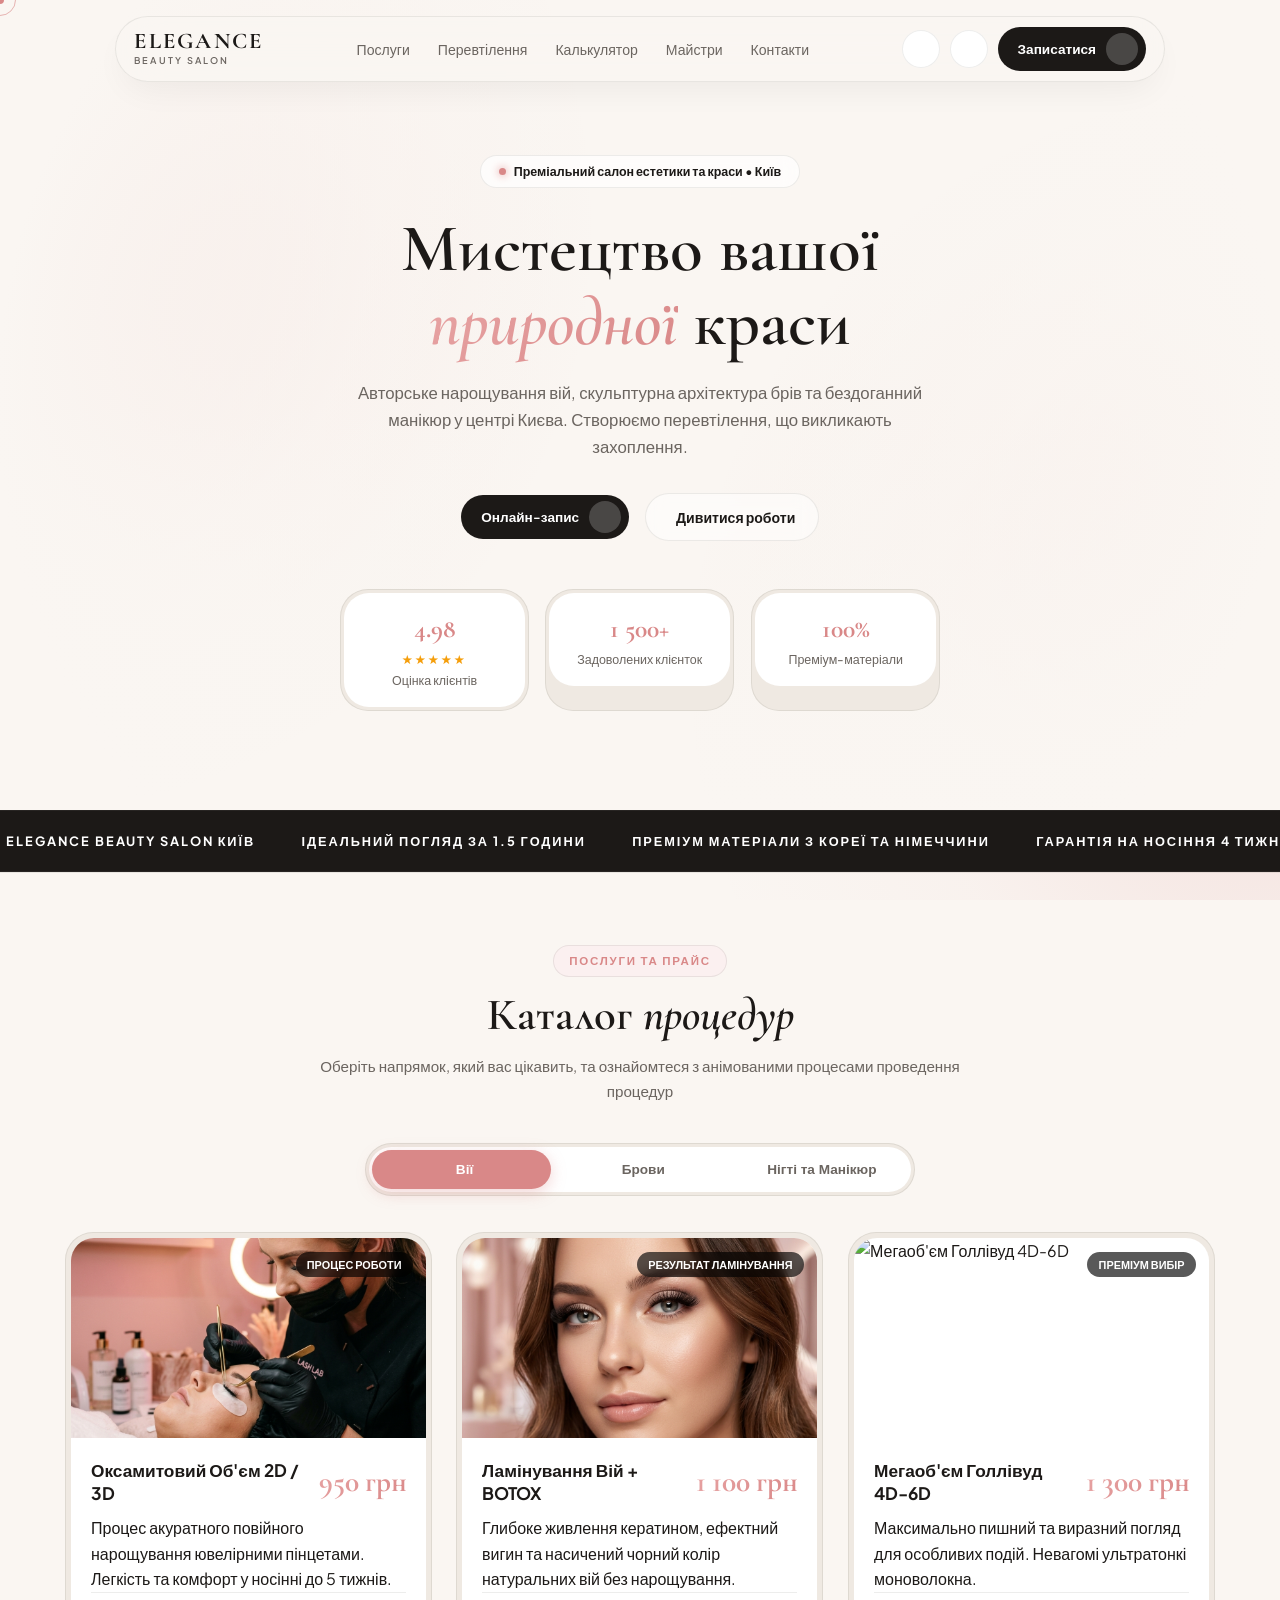
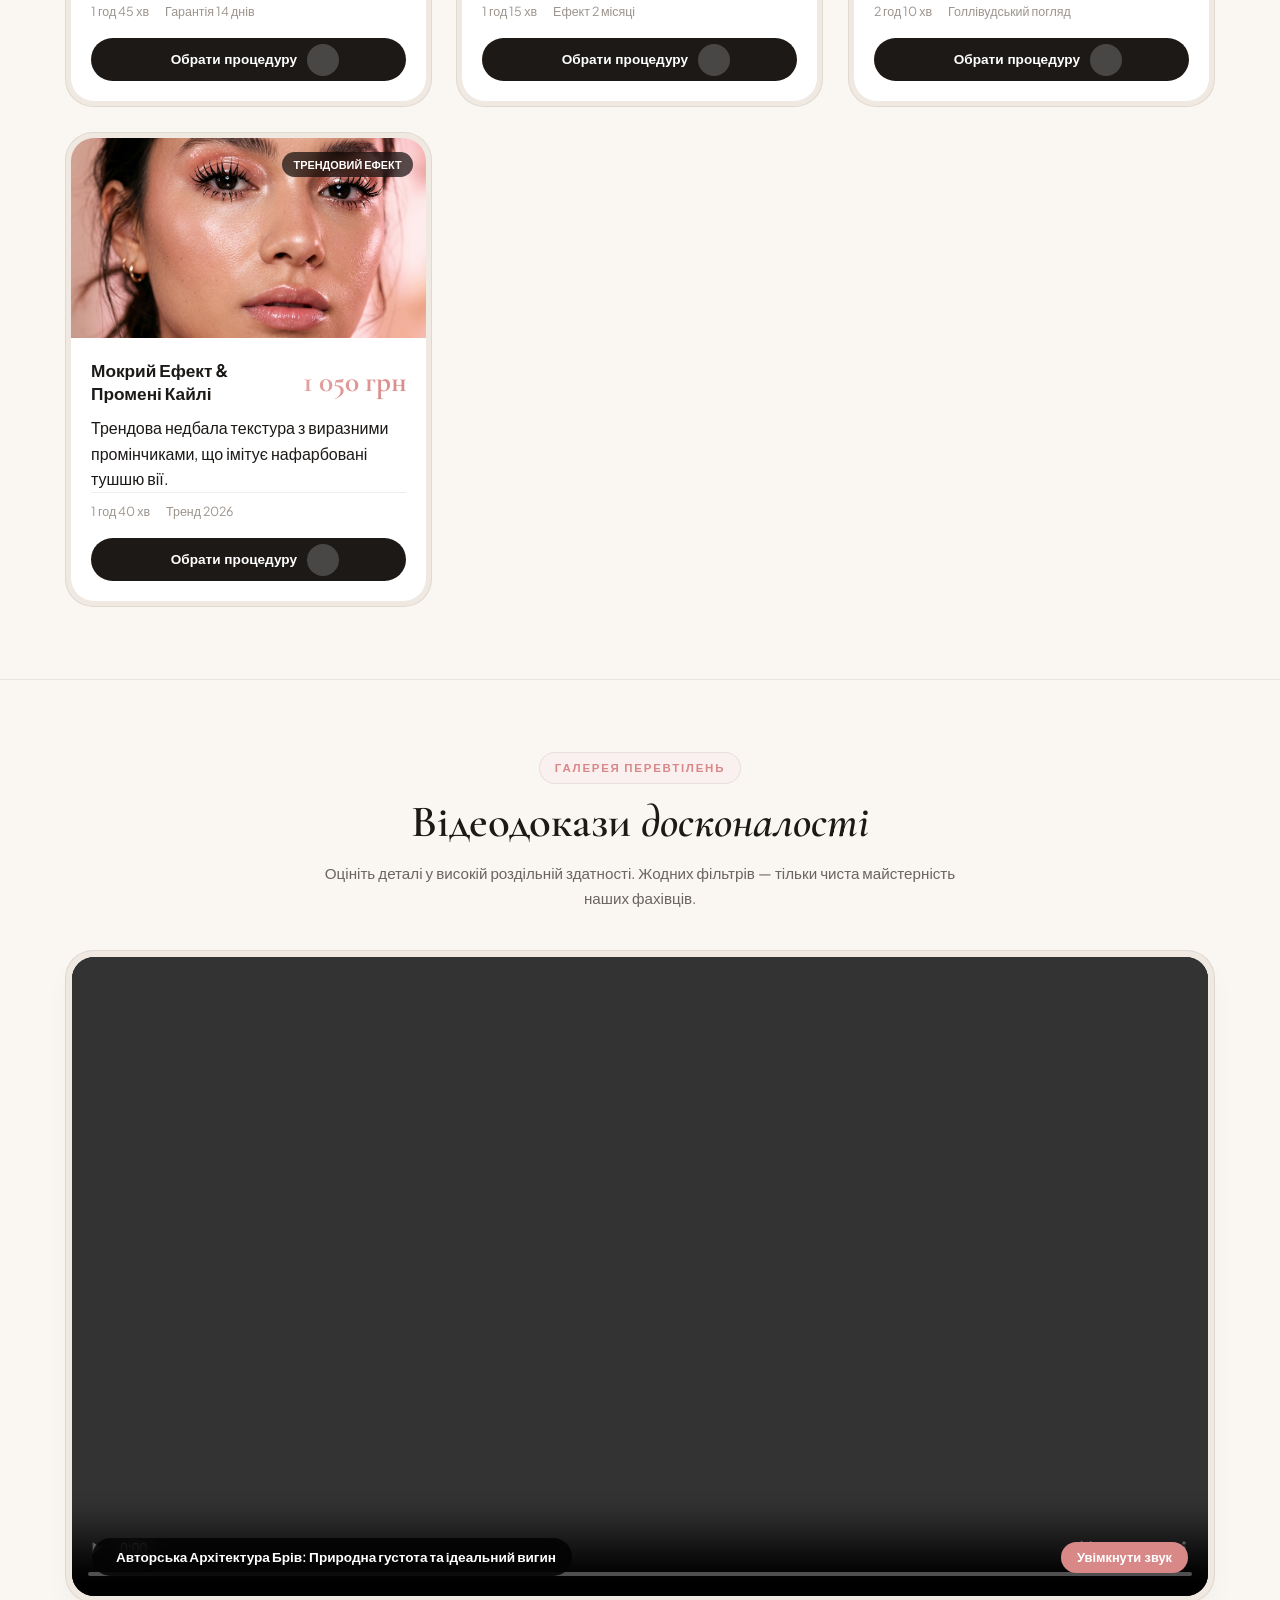
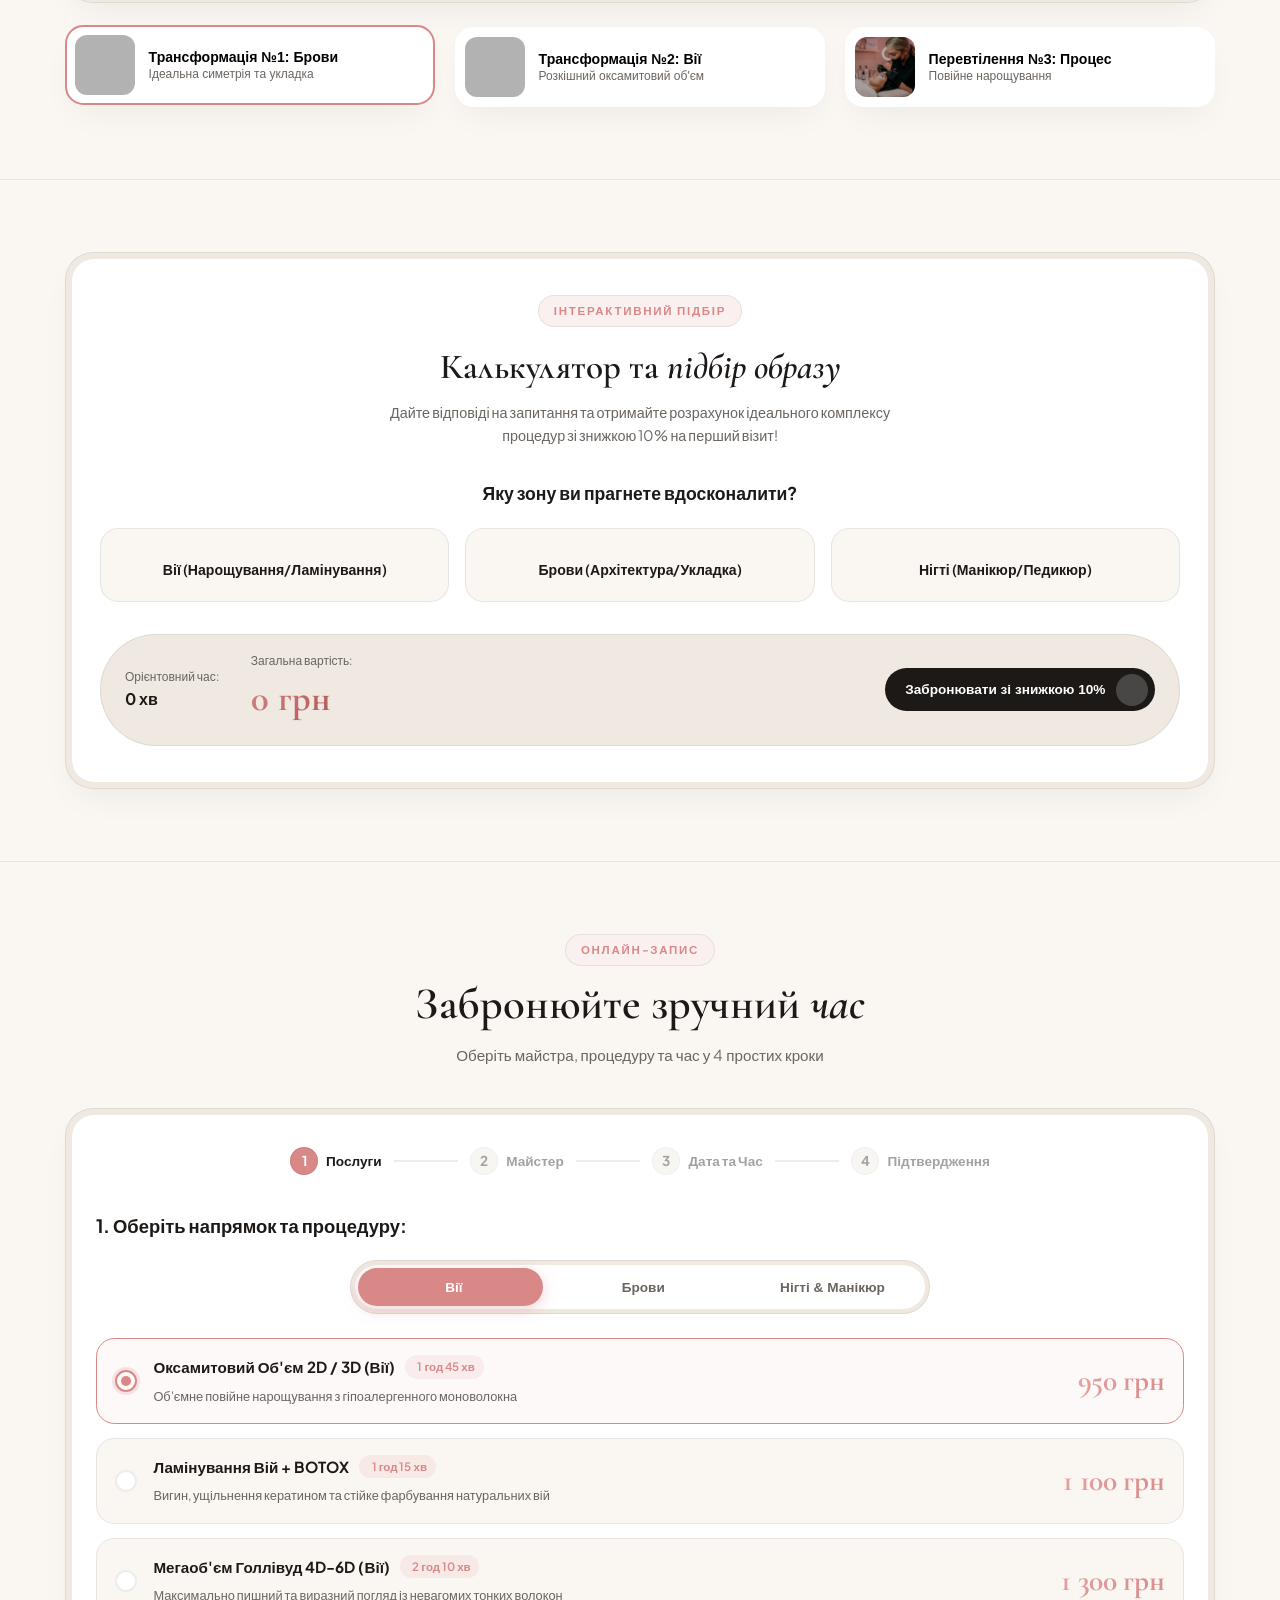
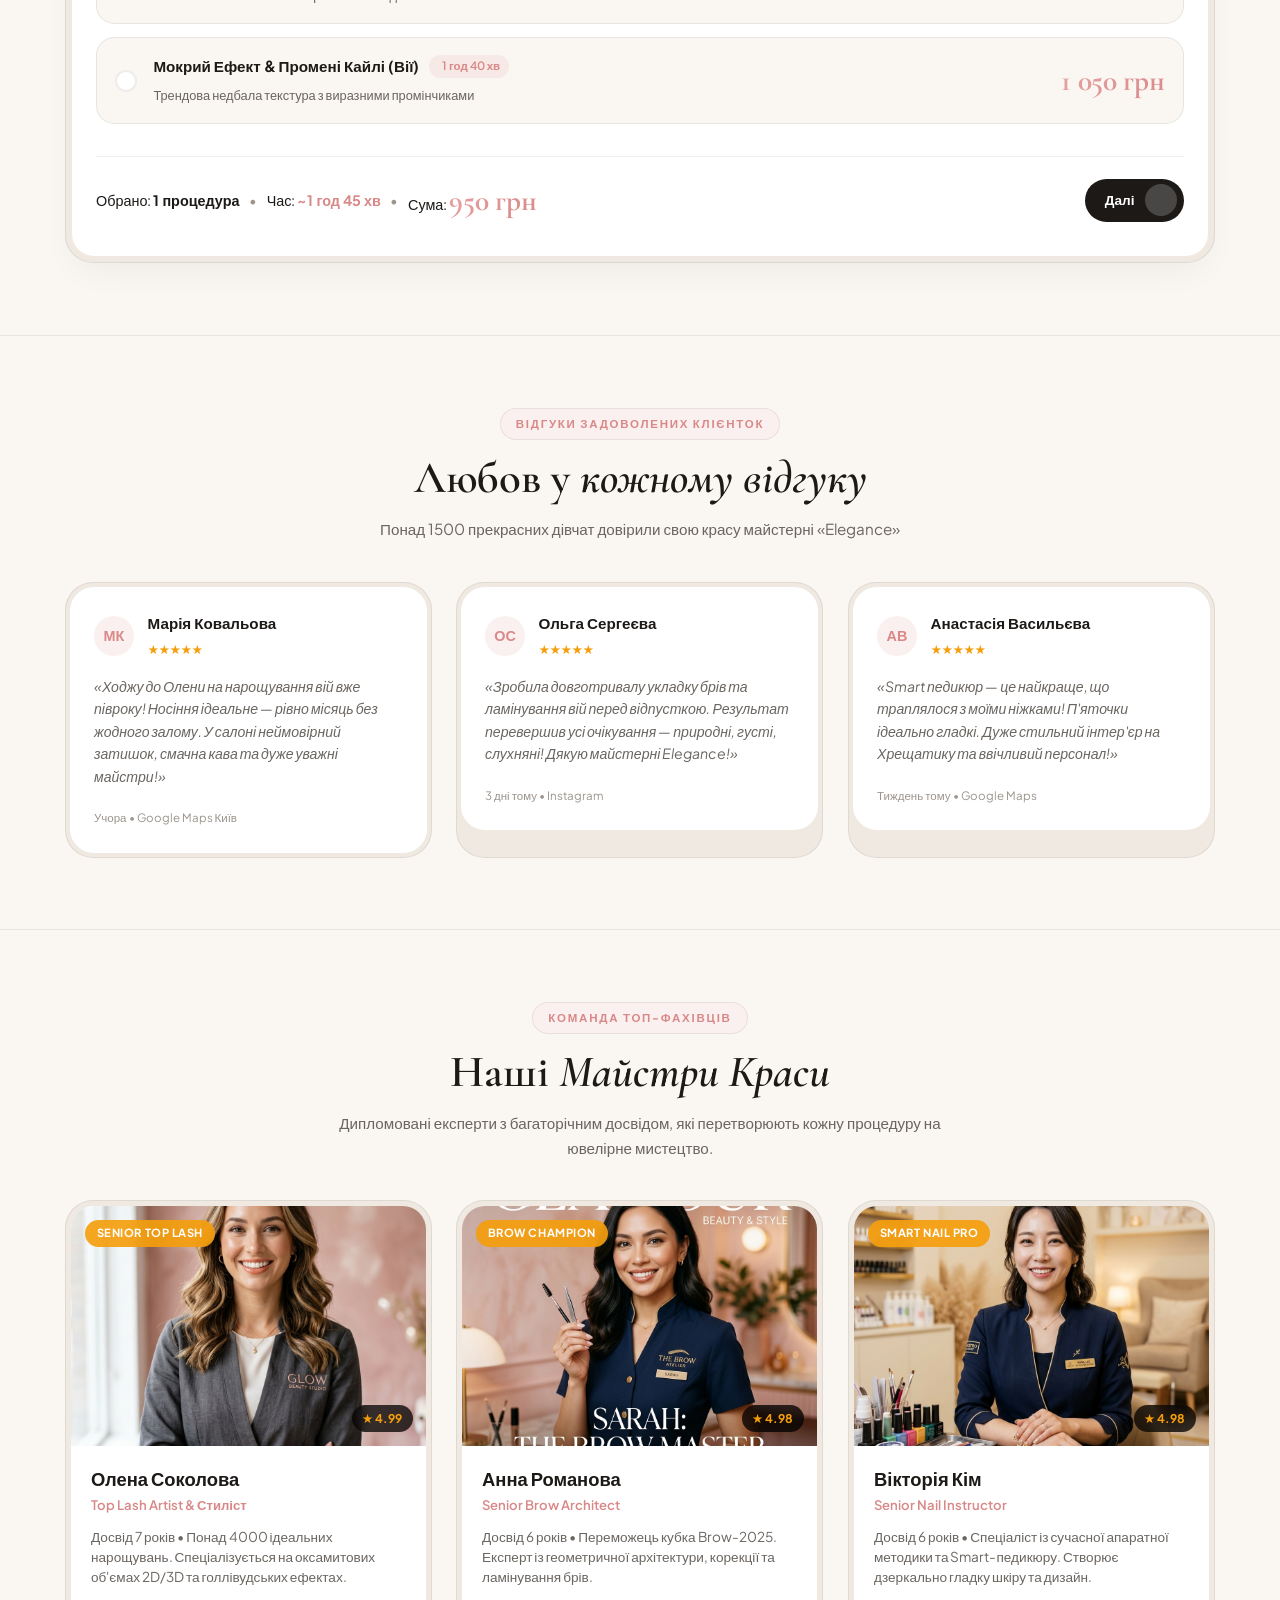
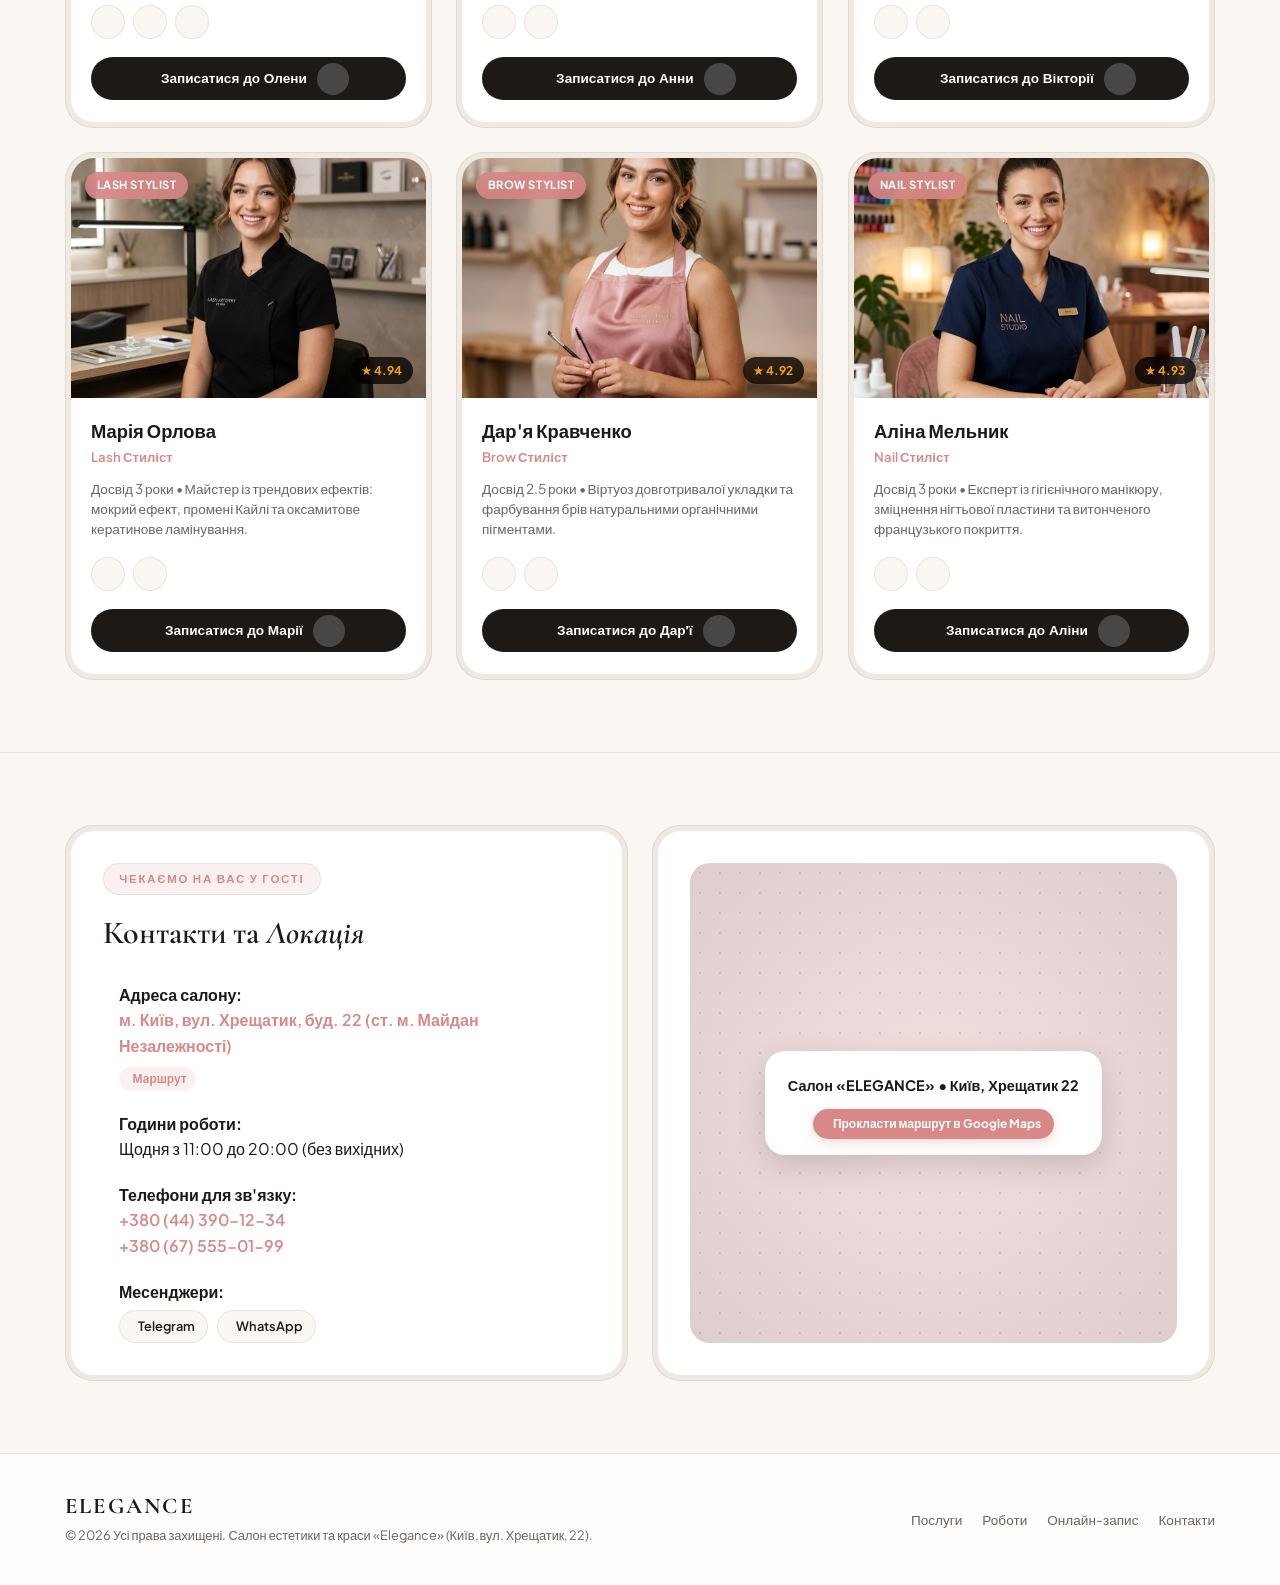
==== commit 10a86bf1: "Update public/index.html" ====
--- a/public/index.html
+++ b/public/index.html
@@ -14,7 +14,7 @@
     <!-- Remix Icon -->
     <link href="https://cdn.jsdelivr.net/npm/remixicon@3.5.0/fonts/remixicon.css" rel="stylesheet">
     
-    <link rel="stylesheet" href="index.css?v=20260807_RADIO_SINGLE_v1">
+    <link rel="stylesheet" href="index.css?v=20260807_MASTERS_SHOWCASE_v1">
 </head>
 <body>
 
@@ -34,7 +34,7 @@
                 <a href="#services" class="nav-link">Послуги</a>
                 <a href="#transformations" class="nav-link">Перевтілення</a>
                 <a href="#calculator" class="nav-link">Калькулятор</a>
-                <a href="#booking" class="nav-link">Майстри</a>
+                <a href="#masters" class="nav-link">Майстри</a>
                 <a href="#contacts" class="nav-link">Контакти</a>
             </div>
 
@@ -70,6 +70,7 @@
             <a href="#calculator" class="mobile-nav-link">Підбір комплекту</a>
             <a href="#booking" class="mobile-nav-link">Онлайн-запис</a>
             <a href="#reviews" class="mobile-nav-link">Відгуки</a>
+            <a href="#masters" class="mobile-nav-link">Наша Команда</a>
             <a href="#contacts" class="mobile-nav-link">Контакти</a>
             
             <div class="mobile-menu-footer">
@@ -169,7 +170,7 @@
                 <div class="section-header">
                     <div class="eyebrow-pill">Послуги та Прайс</div>
                     <h2 class="section-title">Каталог <span class="text-serif-italic">процедур</span></h2>
-                    <p class="section-subtitle">Оберіть напрямок, який вас цікавить, та ознайомтеся з анімованими процесами проведения процедур</p>
+                    <p class="section-subtitle">Оберіть напрямок, який вас цікавить, та ознайомтеся з анімованими процесами проведення процедур</p>
                 </div>
 
                 <!-- Category Tabs -->
@@ -983,6 +984,177 @@
             </div>
         </section>
 
+        <!-- Masters & Experts Showcase Section -->
+        <section class="masters-showcase-section" id="masters">
+            <div class="section-container">
+                <div class="section-header">
+                    <div class="eyebrow-pill">Команда Топ-Фахівців</div>
+                    <h2 class="section-title">Наші <span class="text-serif-italic">Майстри Краси</span></h2>
+                    <p class="section-subtitle">Дипломовані експерти з багаторічним досвідом, які перетворюють кожну процедуру на ювелірне мистецтво.</p>
+                </div>
+
+                <div class="masters-showcase-grid">
+                    <!-- Master 1: Olena -->
+                    <div class="master-showcase-card-shell">
+                        <div class="master-showcase-card-core">
+                            <div class="master-showcase-photo-box">
+                                <img src="assets/images/master_portrait.png" alt="Олена Соколова">
+                                <span class="master-showcase-badge senior"><i class="ri-vip-crown-fill"></i> Senior Top Lash</span>
+                                <span class="master-showcase-rating">★ 4.99</span>
+                            </div>
+                            <div class="master-showcase-info">
+                                <h3 class="master-showcase-name">Олена Соколова</h3>
+                                <span class="master-showcase-role">Top Lash Artist & Стиліст</span>
+                                <p class="master-showcase-bio">Досвід 7 років • Понад 4000 ідеальних нарощувань. Спеціалізується на оксамитових об'ємах 2D/3D та голлівудських ефектах.</p>
+                                
+                                <div class="master-socials-row">
+                                    <a href="https://instagram.com" target="_blank" rel="noopener noreferrer" class="master-social-btn" title="Instagram Олени"><i class="ri-instagram-line"></i></a>
+                                    <a href="https://t.me" target="_blank" rel="noopener noreferrer" class="master-social-btn" title="Telegram Олени"><i class="ri-telegram-fill"></i></a>
+                                    <a href="https://tiktok.com" target="_blank" rel="noopener noreferrer" class="master-social-btn" title="TikTok Олени"><i class="ri-tiktok-fill"></i></a>
+                                </div>
+
+                                <button class="btn-nested-primary btn-master-direct-book" data-master-id="m1" data-cat="lashes">
+                                    <span class="btn-text">Записатися до Олени</span>
+                                    <span class="btn-icon-wrapper"><i class="ri-calendar-event-line"></i></span>
+                                </button>
+                            </div>
+                        </div>
+                    </div>
+
+                    <!-- Master 2: Anna -->
+                    <div class="master-showcase-card-shell">
+                        <div class="master-showcase-card-core">
+                            <div class="master-showcase-photo-box">
+                                <img src="assets/images/master_anna.png" alt="Анна Романова">
+                                <span class="master-showcase-badge senior"><i class="ri-vip-crown-fill"></i> Brow Champion</span>
+                                <span class="master-showcase-rating">★ 4.98</span>
+                            </div>
+                            <div class="master-showcase-info">
+                                <h3 class="master-showcase-name">Анна Романова</h3>
+                                <span class="master-showcase-role">Senior Brow Architect</span>
+                                <p class="master-showcase-bio">Досвід 6 років • Переможець кубка Brow-2025. Експерт із геометричної архітектури, корекції та ламінування брів.</p>
+                                
+                                <div class="master-socials-row">
+                                    <a href="https://instagram.com" target="_blank" rel="noopener noreferrer" class="master-social-btn" title="Instagram Анни"><i class="ri-instagram-line"></i></a>
+                                    <a href="https://t.me" target="_blank" rel="noopener noreferrer" class="master-social-btn" title="Telegram Анни"><i class="ri-telegram-fill"></i></a>
+                                </div>
+
+                                <button class="btn-nested-primary btn-master-direct-book" data-master-id="m2" data-cat="brows">
+                                    <span class="btn-text">Записатися до Анни</span>
+                                    <span class="btn-icon-wrapper"><i class="ri-calendar-event-line"></i></span>
+                                </button>
+                            </div>
+                        </div>
+                    </div>
+
+                    <!-- Master 3: Viktoria -->
+                    <div class="master-showcase-card-shell">
+                        <div class="master-showcase-card-core">
+                            <div class="master-showcase-photo-box">
+                                <img src="assets/images/master_viktoria.png" alt="Вікторія Кім">
+                                <span class="master-showcase-badge senior"><i class="ri-vip-crown-fill"></i> Smart Nail Pro</span>
+                                <span class="master-showcase-rating">★ 4.98</span>
+                            </div>
+                            <div class="master-showcase-info">
+                                <h3 class="master-showcase-name">Вікторія Кім</h3>
+                                <span class="master-showcase-role">Senior Nail Instructor</span>
+                                <p class="master-showcase-bio">Досвід 6 років • Спеціаліст із сучасної апаратної методики та Smart-педикюру. Створює дзеркально гладку шкіру та дизайн.</p>
+                                
+                                <div class="master-socials-row">
+                                    <a href="https://instagram.com" target="_blank" rel="noopener noreferrer" class="master-social-btn" title="Instagram Вікторії"><i class="ri-instagram-line"></i></a>
+                                    <a href="https://t.me" target="_blank" rel="noopener noreferrer" class="master-social-btn" title="Telegram Вікторії"><i class="ri-telegram-fill"></i></a>
+                                </div>
+
+                                <button class="btn-nested-primary btn-master-direct-book" data-master-id="m3" data-cat="nails">
+                                    <span class="btn-text">Записатися до Вікторії</span>
+                                    <span class="btn-icon-wrapper"><i class="ri-calendar-event-line"></i></span>
+                                </button>
+                            </div>
+                        </div>
+                    </div>
+
+                    <!-- Master 4: Maria -->
+                    <div class="master-showcase-card-shell">
+                        <div class="master-showcase-card-core">
+                            <div class="master-showcase-photo-box">
+                                <img src="assets/images/master_maria.png" alt="Марія Орлова">
+                                <span class="master-showcase-badge junior"><i class="ri-sparkles-fill"></i> Lash Stylist</span>
+                                <span class="master-showcase-rating">★ 4.94</span>
+                            </div>
+                            <div class="master-showcase-info">
+                                <h3 class="master-showcase-name">Марія Орлова</h3>
+                                <span class="master-showcase-role">Lash Стиліст</span>
+                                <p class="master-showcase-bio">Досвід 3 роки • Майстер із трендових ефектів: мокрий ефект, промені Кайлі та оксамитове кератинове ламінування.</p>
+                                
+                                <div class="master-socials-row">
+                                    <a href="https://instagram.com" target="_blank" rel="noopener noreferrer" class="master-social-btn" title="Instagram Марії"><i class="ri-instagram-line"></i></a>
+                                    <a href="https://t.me" target="_blank" rel="noopener noreferrer" class="master-social-btn" title="Telegram Марії"><i class="ri-telegram-fill"></i></a>
+                                </div>
+
+                                <button class="btn-nested-primary btn-master-direct-book" data-master-id="m4" data-cat="lashes">
+                                    <span class="btn-text">Записатися до Марії</span>
+                                    <span class="btn-icon-wrapper"><i class="ri-calendar-event-line"></i></span>
+                                </button>
+                            </div>
+                        </div>
+                    </div>
+
+                    <!-- Master 5: Daria -->
+                    <div class="master-showcase-card-shell">
+                        <div class="master-showcase-card-core">
+                            <div class="master-showcase-photo-box">
+                                <img src="assets/images/master_daria.png" alt="Дар'я Кравченко">
+                                <span class="master-showcase-badge junior"><i class="ri-sparkles-fill"></i> Brow Stylist</span>
+                                <span class="master-showcase-rating">★ 4.92</span>
+                            </div>
+                            <div class="master-showcase-info">
+                                <h3 class="master-showcase-name">Дар'я Кравченко</h3>
+                                <span class="master-showcase-role">Brow Стиліст</span>
+                                <p class="master-showcase-bio">Досвід 2.5 роки • Віртуоз довготривалої укладки та фарбування брів натуральними органічними пігментами.</p>
+                                
+                                <div class="master-socials-row">
+                                    <a href="https://instagram.com" target="_blank" rel="noopener noreferrer" class="master-social-btn" title="Instagram Дар'ї"><i class="ri-instagram-line"></i></a>
+                                    <a href="https://t.me" target="_blank" rel="noopener noreferrer" class="master-social-btn" title="Telegram Дар'ї"><i class="ri-telegram-fill"></i></a>
+                                </div>
+
+                                <button class="btn-nested-primary btn-master-direct-book" data-master-id="m5" data-cat="brows">
+                                    <span class="btn-text">Записатися до Дар'ї</span>
+                                    <span class="btn-icon-wrapper"><i class="ri-calendar-event-line"></i></span>
+                                </button>
+                            </div>
+                        </div>
+                    </div>
+
+                    <!-- Master 6: Alina -->
+                    <div class="master-showcase-card-shell">
+                        <div class="master-showcase-card-core">
+                            <div class="master-showcase-photo-box">
+                                <img src="assets/images/master_alina.png" alt="Аліна Мельник">
+                                <span class="master-showcase-badge junior"><i class="ri-sparkles-fill"></i> Nail Stylist</span>
+                                <span class="master-showcase-rating">★ 4.93</span>
+                            </div>
+                            <div class="master-showcase-info">
+                                <h3 class="master-showcase-name">Аліна Мельник</h3>
+                                <span class="master-showcase-role">Nail Стиліст</span>
+                                <p class="master-showcase-bio">Досвід 3 роки • Експерт із гігієнічного манікюру, зміцнення нігтьової пластини та витонченого французького покриття.</p>
+                                
+                                <div class="master-socials-row">
+                                    <a href="https://instagram.com" target="_blank" rel="noopener noreferrer" class="master-social-btn" title="Instagram Аліни"><i class="ri-instagram-line"></i></a>
+                                    <a href="https://t.me" target="_blank" rel="noopener noreferrer" class="master-social-btn" title="Telegram Аліни"><i class="ri-telegram-fill"></i></a>
+                                </div>
+
+                                <button class="btn-nested-primary btn-master-direct-book" data-master-id="m6" data-cat="nails">
+                                    <span class="btn-text">Записатися до Аліни</span>
+                                    <span class="btn-icon-wrapper"><i class="ri-calendar-event-line"></i></span>
+                                </button>
+                            </div>
+                        </div>
+                    </div>
+
+                </div>
+            </div>
+        </section>
+
         <!-- Location & Contact Section -->
         <section class="contacts-section" id="contacts">
             <div class="section-container">
@@ -1150,6 +1322,6 @@
     </footer>
 
     <!-- App JavaScript -->
-    <script src="app.js?v=20260807_RADIO_SINGLE_v1"></script>
+    <script src="app.js?v=20260807_MASTERS_SHOWCASE_v1"></script>
 </body>
 </html>
--- a/public/index.css
+++ b/public/index.css
@@ -634,6 +634,7 @@
 .calculator-section,
 .booking-section,
 .reviews-section,
+.masters-showcase-section,
 .contacts-section {
     background: transparent;
     border-top: 1px solid var(--color-border-hairline);
@@ -1941,6 +1942,159 @@
     color: var(--color-text-light);
 }
 
+/* Masters Showcase Section */
+.masters-showcase-section {
+    background: transparent;
+    border-top: 1px solid var(--color-border-hairline);
+}
+
+.masters-showcase-grid {
+    display: grid;
+    grid-template-columns: repeat(3, 1fr);
+    gap: 1.5rem;
+}
+
+.master-showcase-card-shell {
+    padding: 5px;
+    background: var(--color-bg-card-shell);
+    border-radius: var(--radius-outer);
+    border: 1px solid var(--color-border-hairline);
+    transition: var(--transition-normal);
+}
+
+.master-showcase-card-shell:hover {
+    transform: translateY(-6px);
+    border-color: var(--color-pink-primary);
+    box-shadow: var(--shadow-ambient);
+}
+
+.master-showcase-card-core {
+    background: var(--color-bg-card-core);
+    border-radius: calc(var(--radius-outer) - 5px);
+    overflow: hidden;
+    height: 100%;
+    display: flex;
+    flex-direction: column;
+}
+
+.master-showcase-photo-box {
+    position: relative;
+    width: 100%;
+    height: 240px;
+    overflow: hidden;
+}
+
+.master-showcase-photo-box img {
+    width: 100%;
+    height: 100%;
+    object-fit: cover;
+    transition: transform 0.6s var(--ease-spring);
+}
+
+.master-showcase-card-shell:hover .master-showcase-photo-box img {
+    transform: scale(1.07);
+}
+
+.master-showcase-badge {
+    position: absolute;
+    top: 0.85rem;
+    left: 0.85rem;
+    padding: 0.3rem 0.75rem;
+    border-radius: var(--radius-btn);
+    font-size: 0.7rem;
+    font-weight: 700;
+    text-transform: uppercase;
+    letter-spacing: 0.05em;
+    backdrop-filter: blur(8px);
+}
+
+.master-showcase-badge.senior {
+    background: rgba(245, 158, 11, 0.9);
+    color: #FFFFFF;
+}
+
+.master-showcase-badge.junior {
+    background: rgba(217, 136, 136, 0.9);
+    color: #FFFFFF;
+}
+
+.master-showcase-rating {
+    position: absolute;
+    bottom: 0.85rem;
+    right: 0.85rem;
+    padding: 0.25rem 0.65rem;
+    border-radius: var(--radius-btn);
+    background: rgba(0, 0, 0, 0.75);
+    color: #F59E0B;
+    font-size: 0.75rem;
+    font-weight: 700;
+    backdrop-filter: blur(6px);
+}
+
+.master-showcase-info {
+    padding: 1.35rem 1.25rem;
+    display: flex;
+    flex-direction: column;
+    flex: 1;
+}
+
+.master-showcase-name {
+    font-size: 1.15rem;
+    font-weight: 700;
+    line-height: 1.2;
+    margin-bottom: 0.25rem;
+}
+
+.master-showcase-role {
+    font-size: 0.82rem;
+    font-weight: 600;
+    color: var(--color-pink-primary);
+    margin-bottom: 0.75rem;
+    display: block;
+}
+
+.master-showcase-bio {
+    font-size: 0.85rem;
+    color: var(--color-text-muted);
+    line-height: 1.5;
+    margin-bottom: 1.1rem;
+    flex: 1;
+}
+
+.master-socials-row {
+    display: flex;
+    align-items: center;
+    gap: 0.5rem;
+    margin-bottom: 1.1rem;
+}
+
+.master-social-btn {
+    width: 34px;
+    height: 34px;
+    border-radius: 50%;
+    background: var(--color-bg-base);
+    border: 1px solid var(--color-border-hairline);
+    color: var(--color-text-main);
+    display: flex;
+    align-items: center;
+    justify-content: center;
+    font-size: 1rem;
+    text-decoration: none;
+    transition: var(--transition-fast);
+}
+
+.master-social-btn:hover {
+    background: var(--color-pink-primary);
+    color: #FFFFFF;
+    border-color: var(--color-pink-primary);
+    transform: scale(1.1);
+}
+
+.btn-master-direct-book {
+    width: 100%;
+    justify-content: center;
+}
+
 /* Contacts & Map */
 .contacts-grid {
     display: grid;
@@ -2306,6 +2460,7 @@
     .gallery-thumbs-row { grid-template-columns: 1fr; }
     .options-grid { grid-template-columns: 1fr; }
     .masters-grid { grid-template-columns: 1fr; }
+    .masters-showcase-grid { grid-template-columns: repeat(2, 1fr); }
     .calendar-time-picker { grid-template-columns: 1fr; }
     .reviews-grid { grid-template-columns: 1fr; }
     .contacts-grid { grid-template-columns: 1fr; }
@@ -2400,6 +2555,10 @@
 
     .time-slots-grid {
         grid-template-columns: repeat(2, 1fr);
+    }
+
+    .masters-showcase-grid {
+        grid-template-columns: 1fr;
     }
 
     .booking-footer {
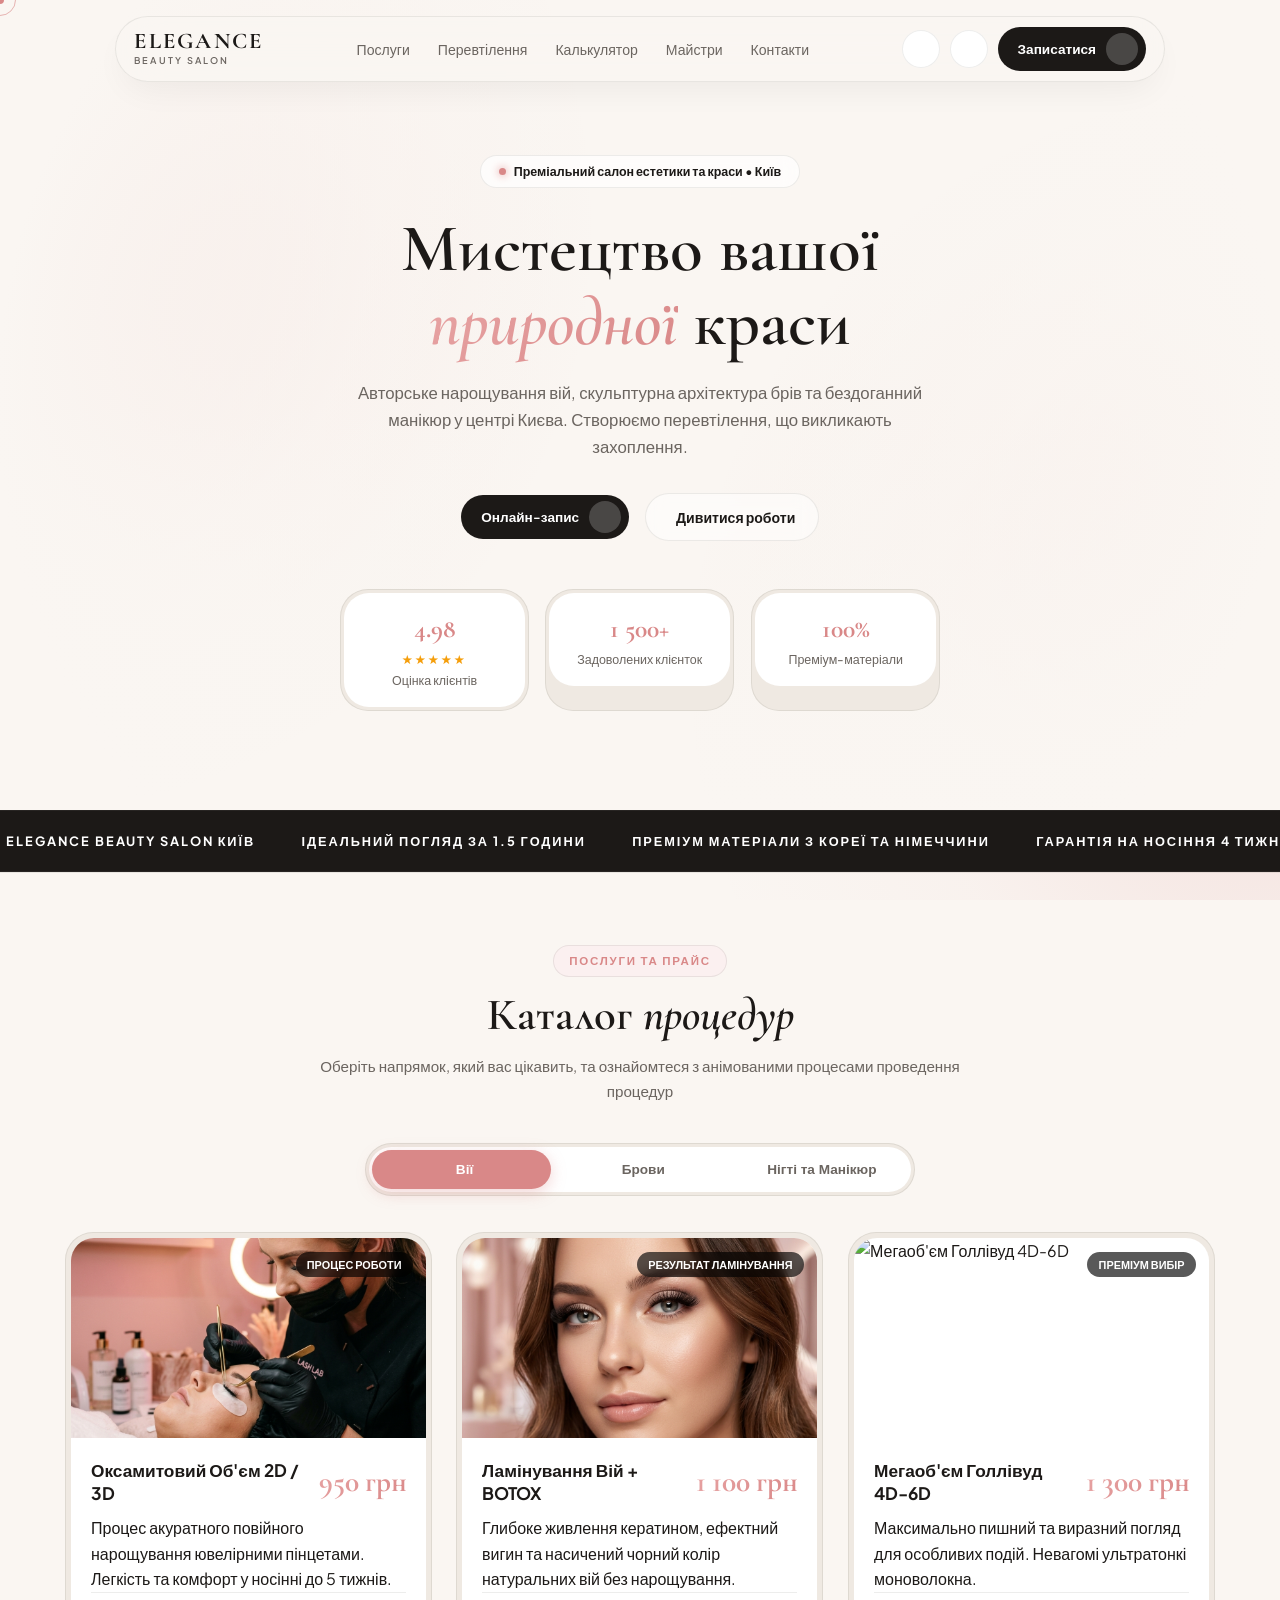
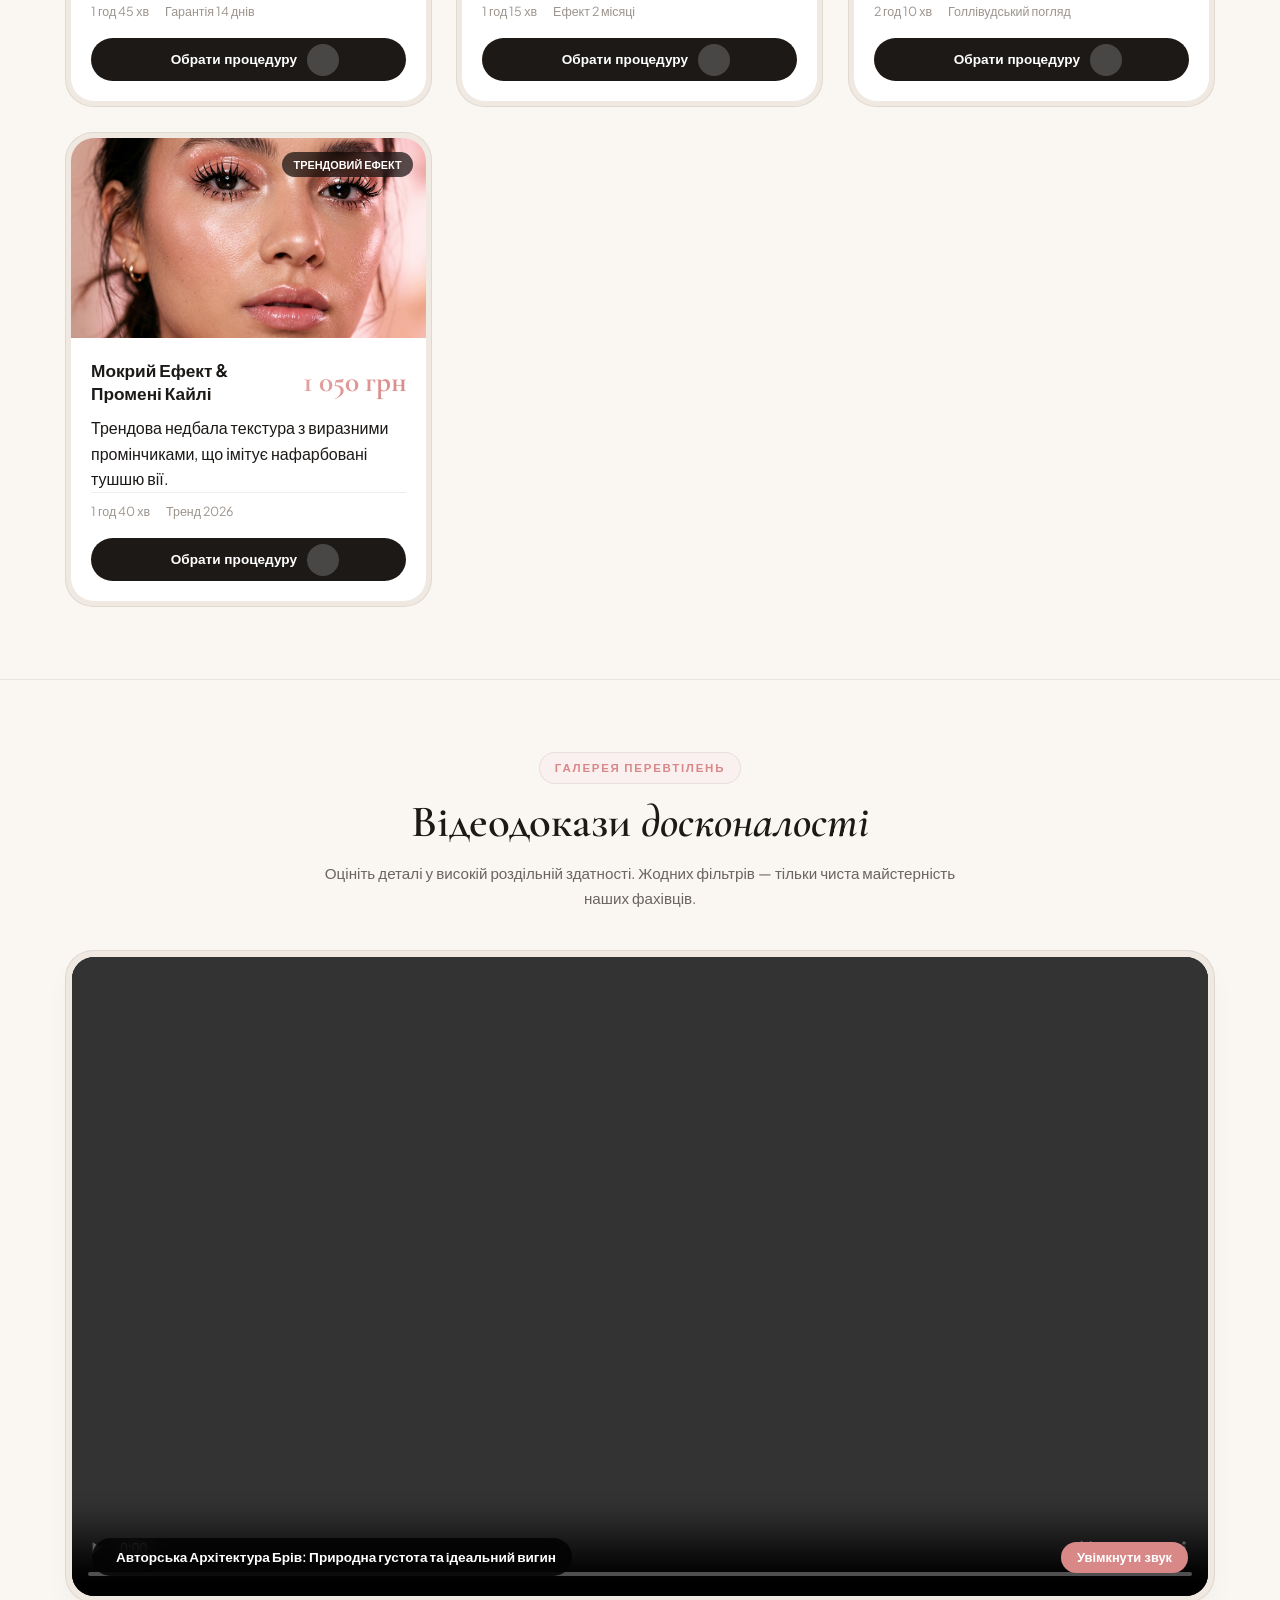
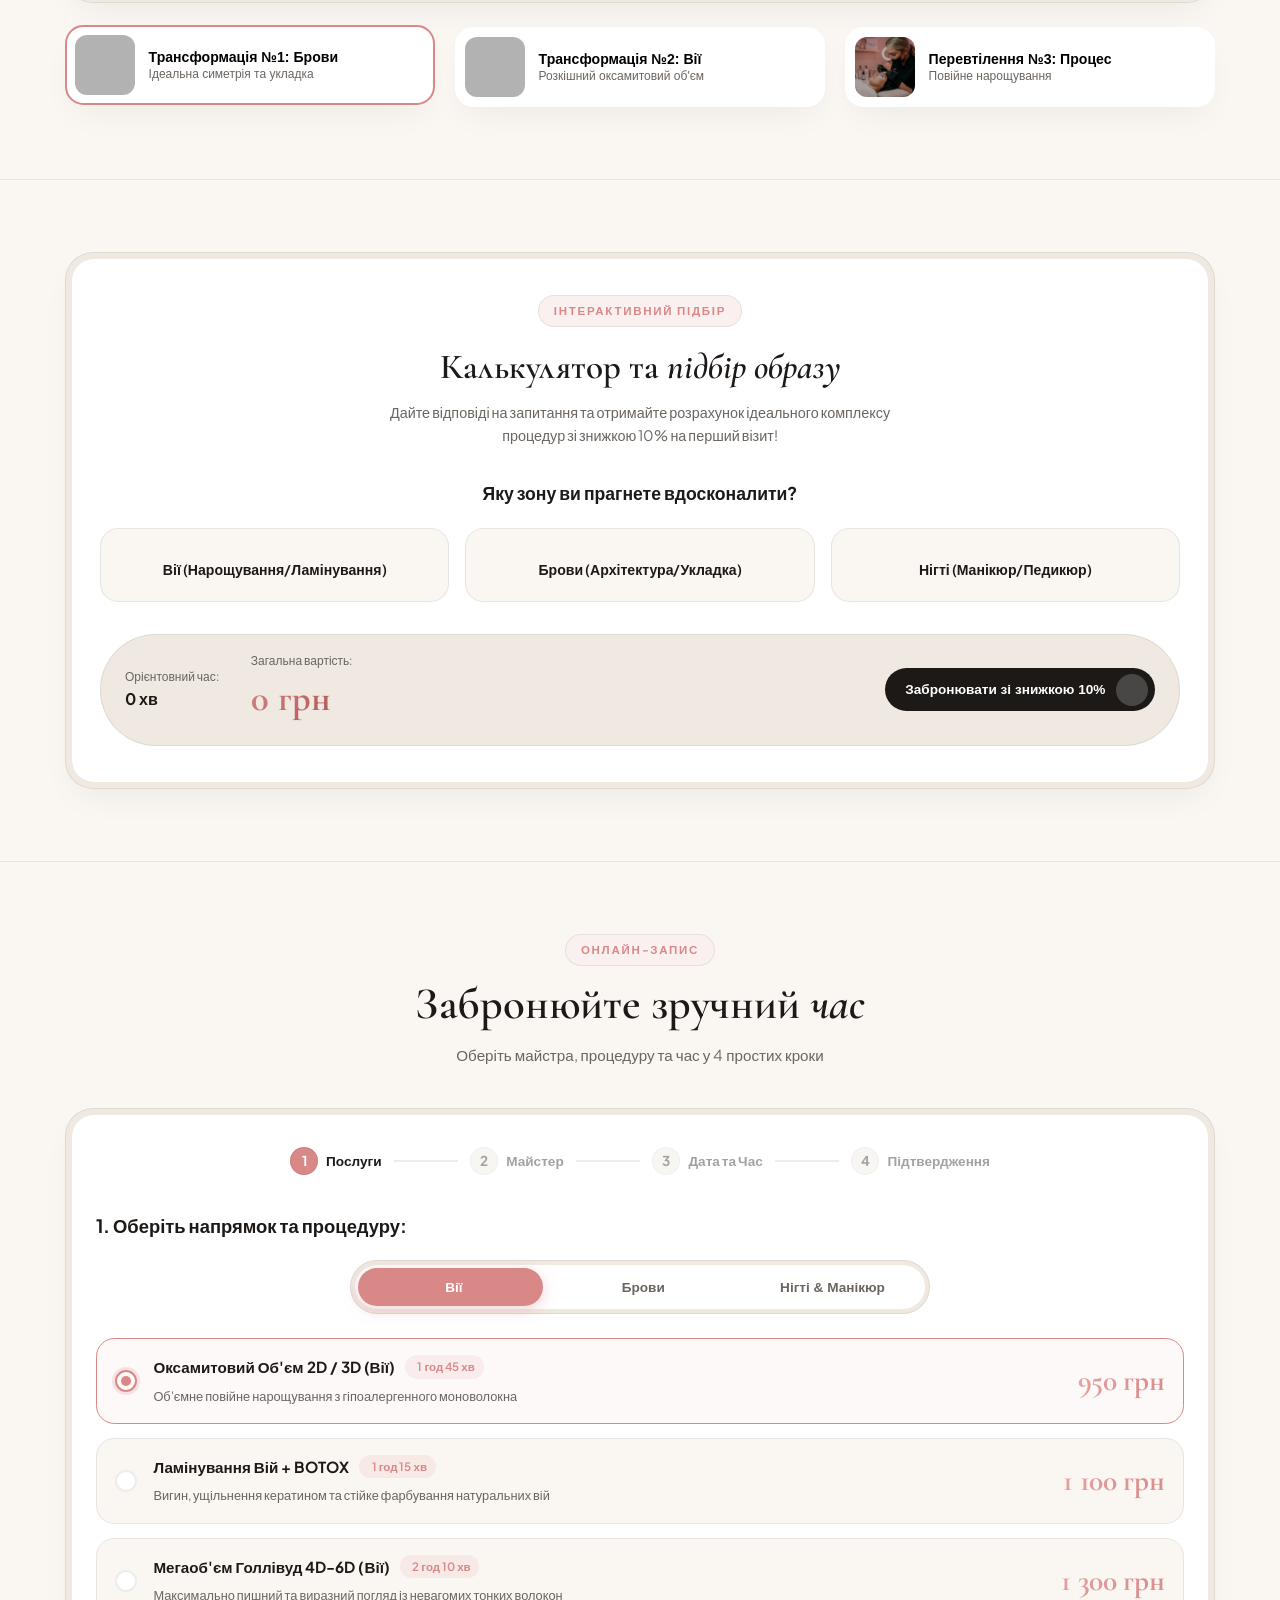
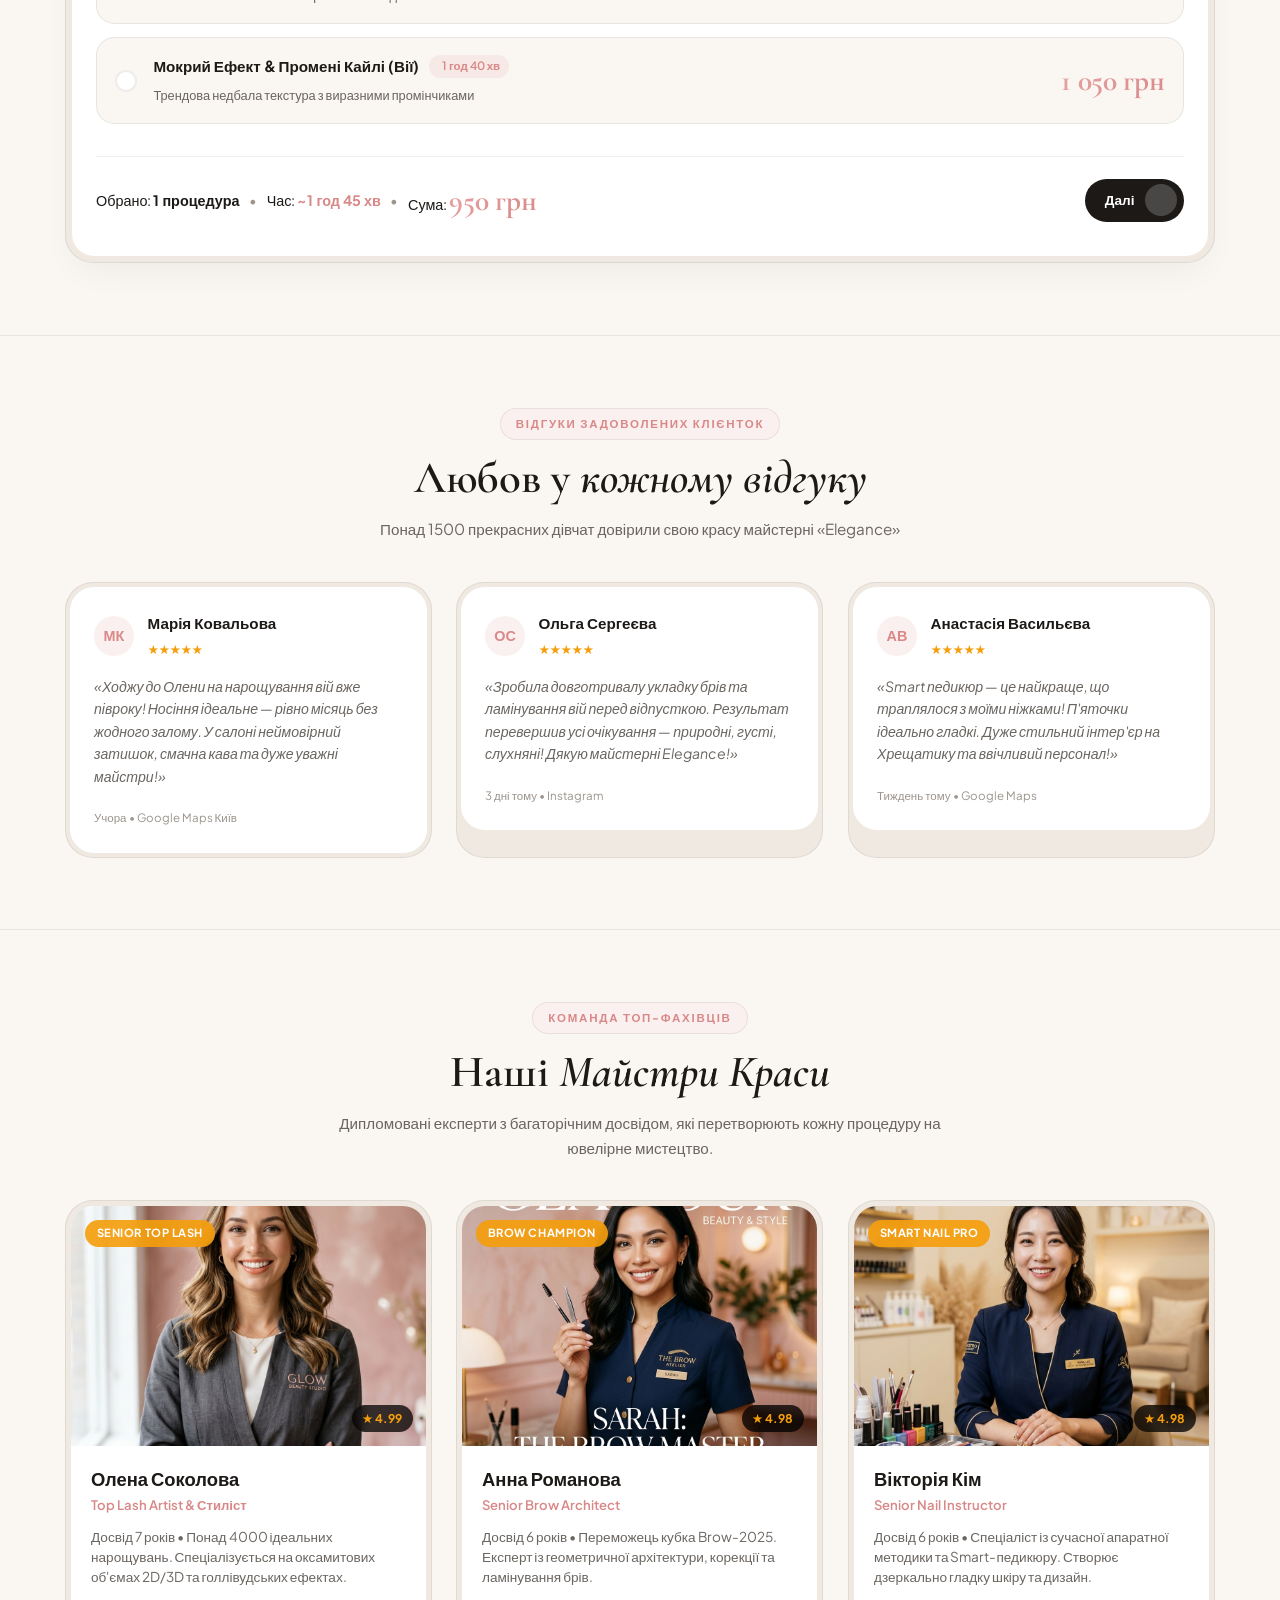
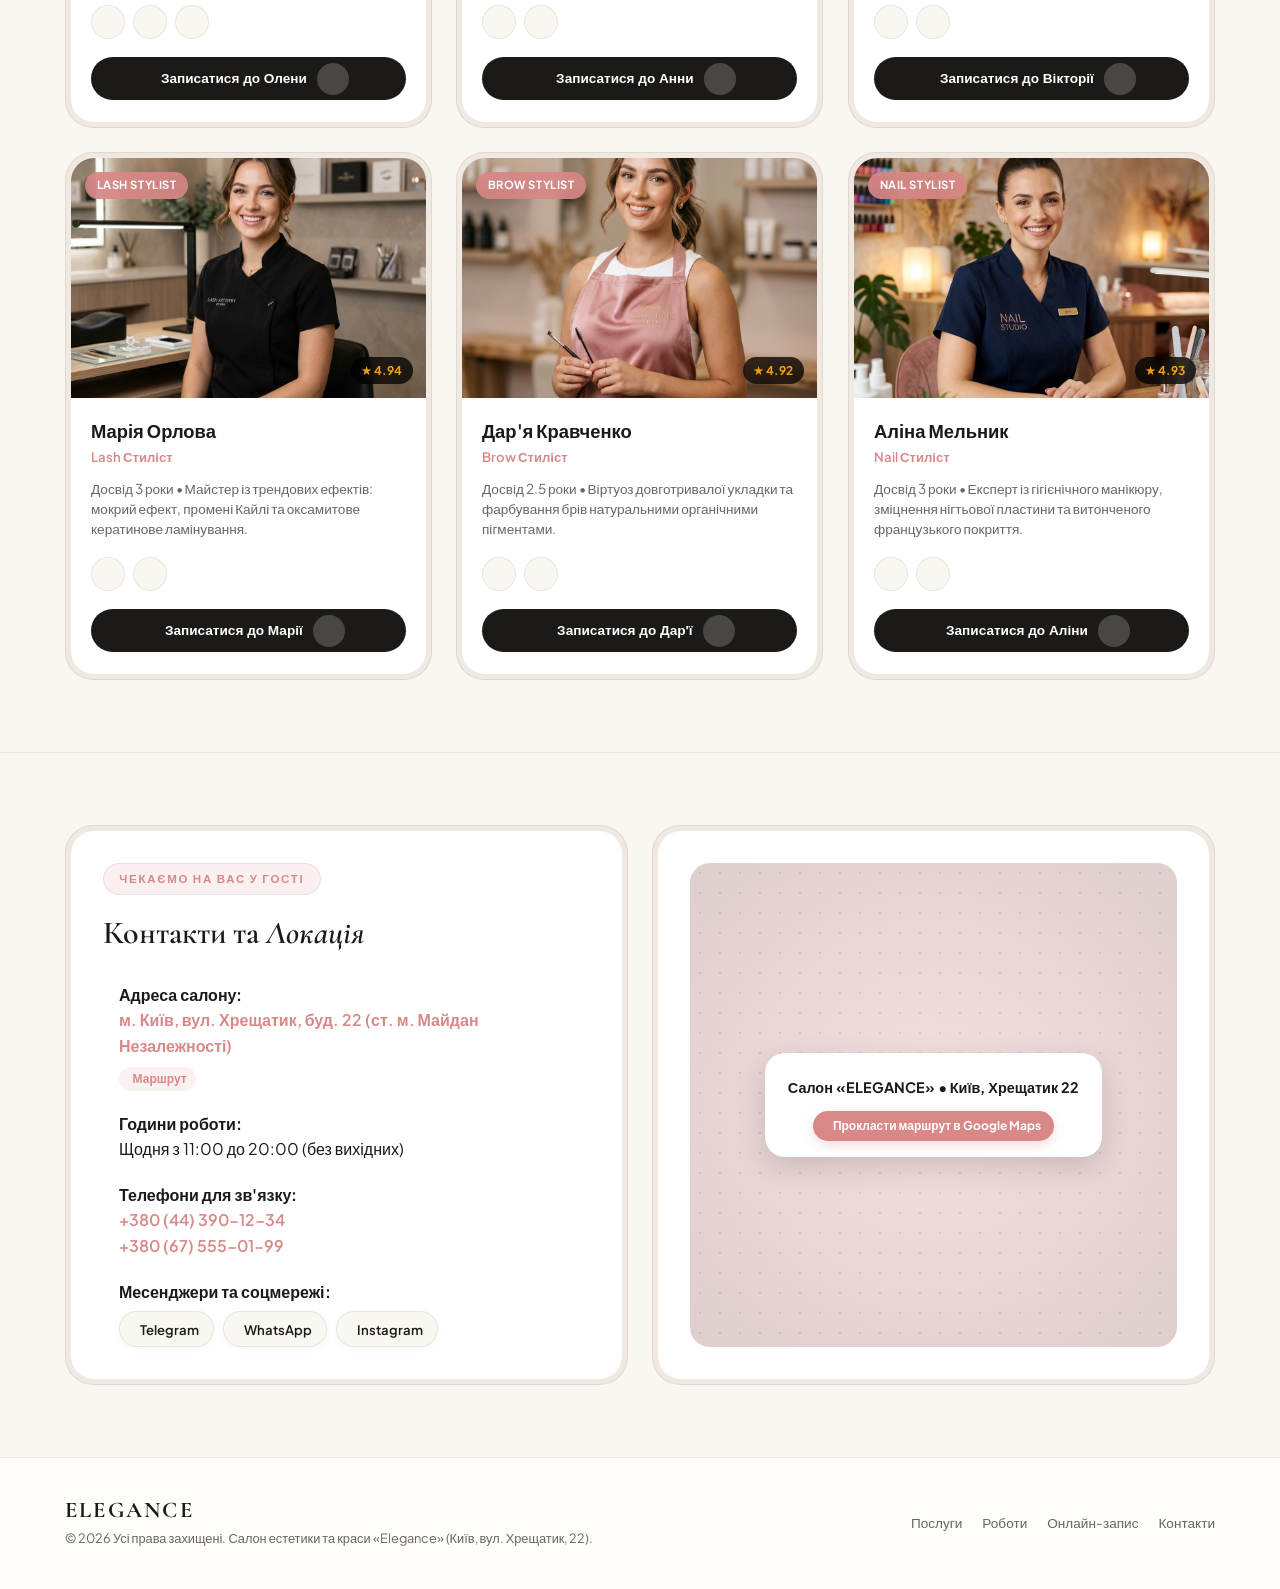
==== commit 34156e1e: "Update public/index.html" ====
--- a/public/index.html
+++ b/public/index.html
@@ -1200,10 +1200,11 @@
                                 <div class="c-item">
                                     <i class="ri-messenger-line"></i>
                                     <div>
-                                        <strong>Месенджери:</strong>
+                                        <strong>Месенджери та соцмережі:</strong>
                                         <div class="social-links-row">
-                                            <a href="#" class="social-badge"><i class="ri-telegram-fill"></i> Telegram</a>
-                                            <a href="#" class="social-badge"><i class="ri-whatsapp-fill"></i> WhatsApp</a>
+                                            <a href="https://t.me" target="_blank" rel="noopener noreferrer" class="social-badge tg" title="Відкрити Telegram"><i class="ri-telegram-fill"></i> Telegram</a>
+                                            <a href="https://web.whatsapp.com" target="_blank" rel="noopener noreferrer" class="social-badge wa" title="Відкрити WhatsApp"><i class="ri-whatsapp-fill"></i> WhatsApp</a>
+                                            <a href="https://instagram.com" target="_blank" rel="noopener noreferrer" class="social-badge ig" title="Відкрити Instagram"><i class="ri-instagram-line"></i> Instagram</a>
                                         </div>
                                     </div>
                                 </div>
--- a/public/index.css
+++ b/public/index.css
@@ -2147,20 +2147,46 @@
 
 .social-links-row {
     display: flex;
+    flex-wrap: wrap;
     gap: 0.6rem;
-    margin-top: 0.35rem;
+    margin-top: 0.45rem;
 }
 
 .social-badge {
-    padding: 0.35rem 0.75rem;
+    padding: 0.4rem 0.85rem;
     border-radius: var(--radius-btn);
     background: var(--color-bg-base);
     border: 1px solid var(--color-border-hairline);
     color: var(--color-text-main) !important;
-    font-size: 0.8rem;
+    font-size: 0.82rem;
+    font-weight: 600;
+    text-decoration: none;
     display: inline-flex;
     align-items: center;
-    gap: 0.35rem;
+    gap: 0.4rem;
+    transition: all 0.2s cubic-bezier(0.4, 0, 0.2, 1);
+    box-shadow: 0 2px 8px rgba(0, 0, 0, 0.03);
+}
+
+.social-badge i {
+    font-size: 1.1rem;
+    transition: color 0.2s ease;
+}
+
+.social-badge.tg i { color: #0088cc; }
+.social-badge.wa i { color: #25D366; }
+.social-badge.ig i { color: #E1306C; }
+
+.social-badge:hover {
+    background: var(--color-pink-primary);
+    color: #FFFFFF !important;
+    border-color: var(--color-pink-primary);
+    transform: translateY(-2px);
+    box-shadow: 0 4px 14px rgba(217, 136, 136, 0.35);
+}
+
+.social-badge:hover i {
+    color: #FFFFFF !important;
 }
 
 /* Map Visual Placeholder */
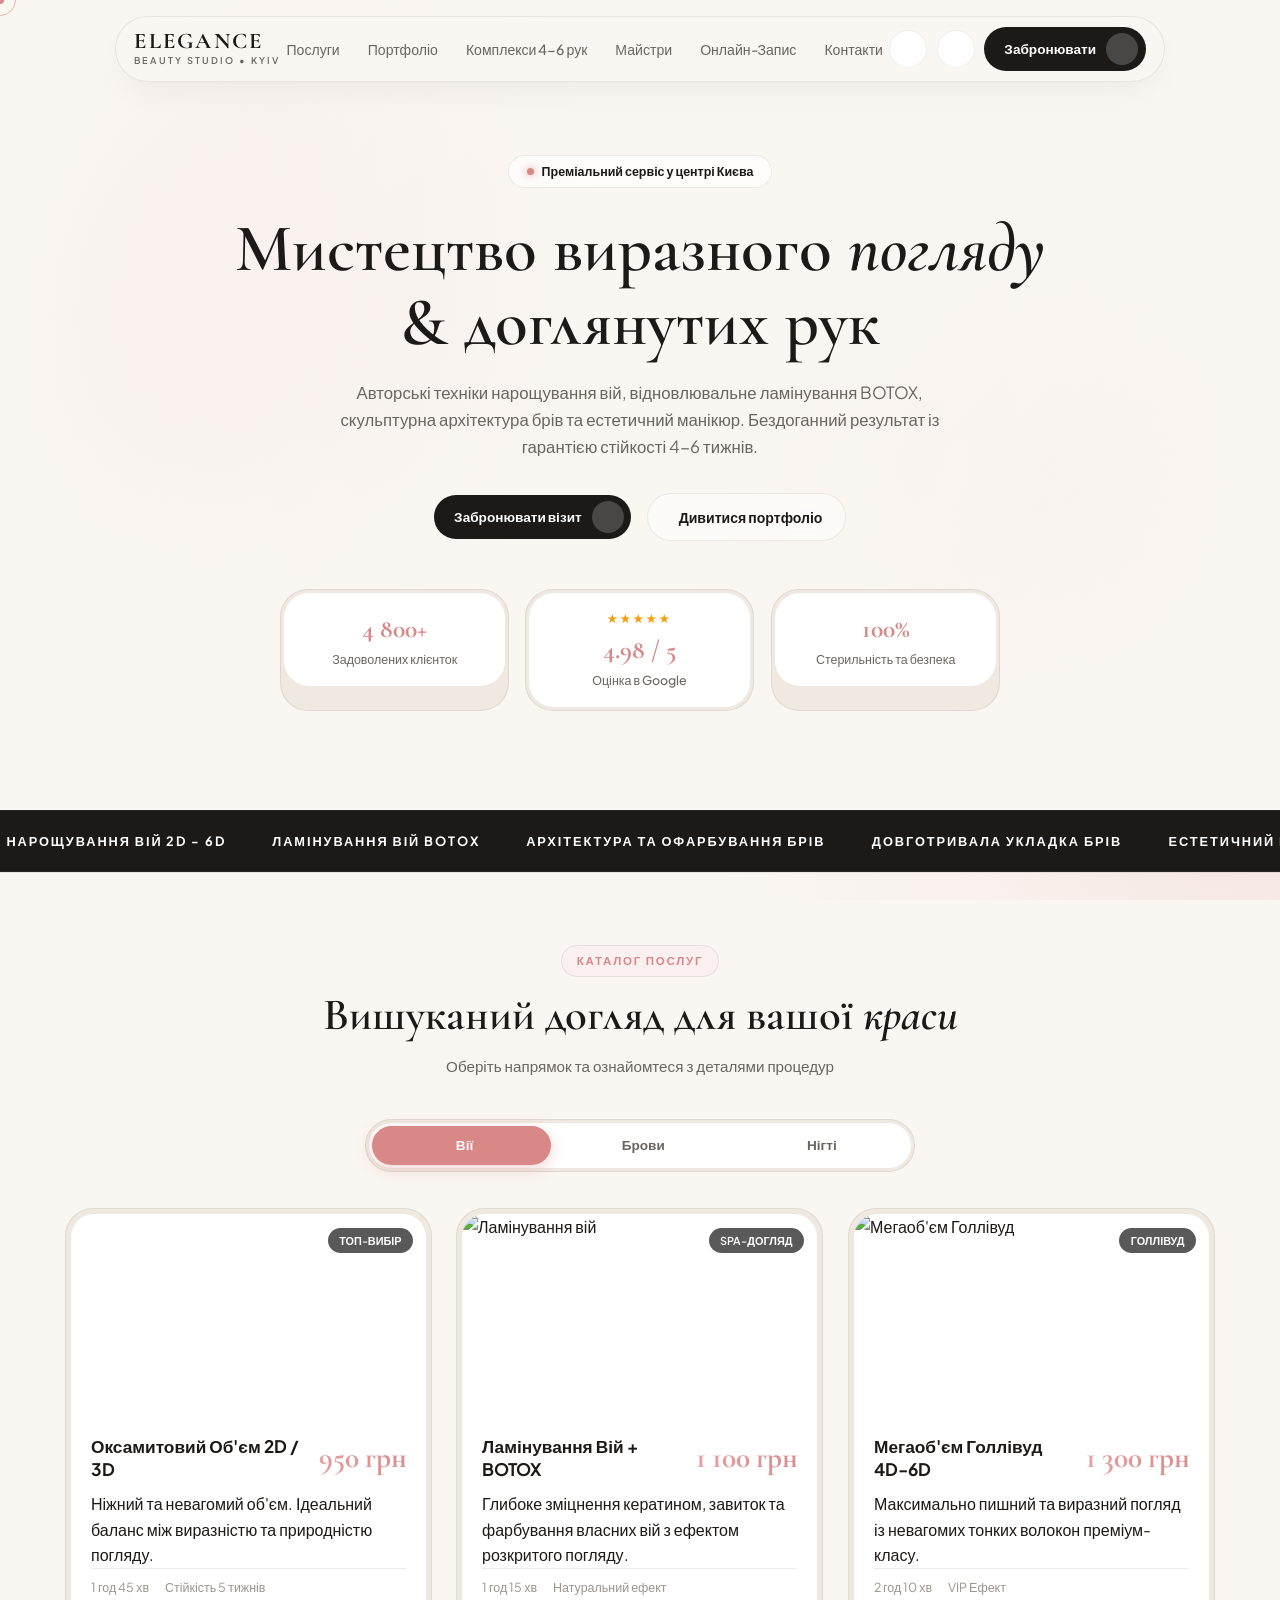
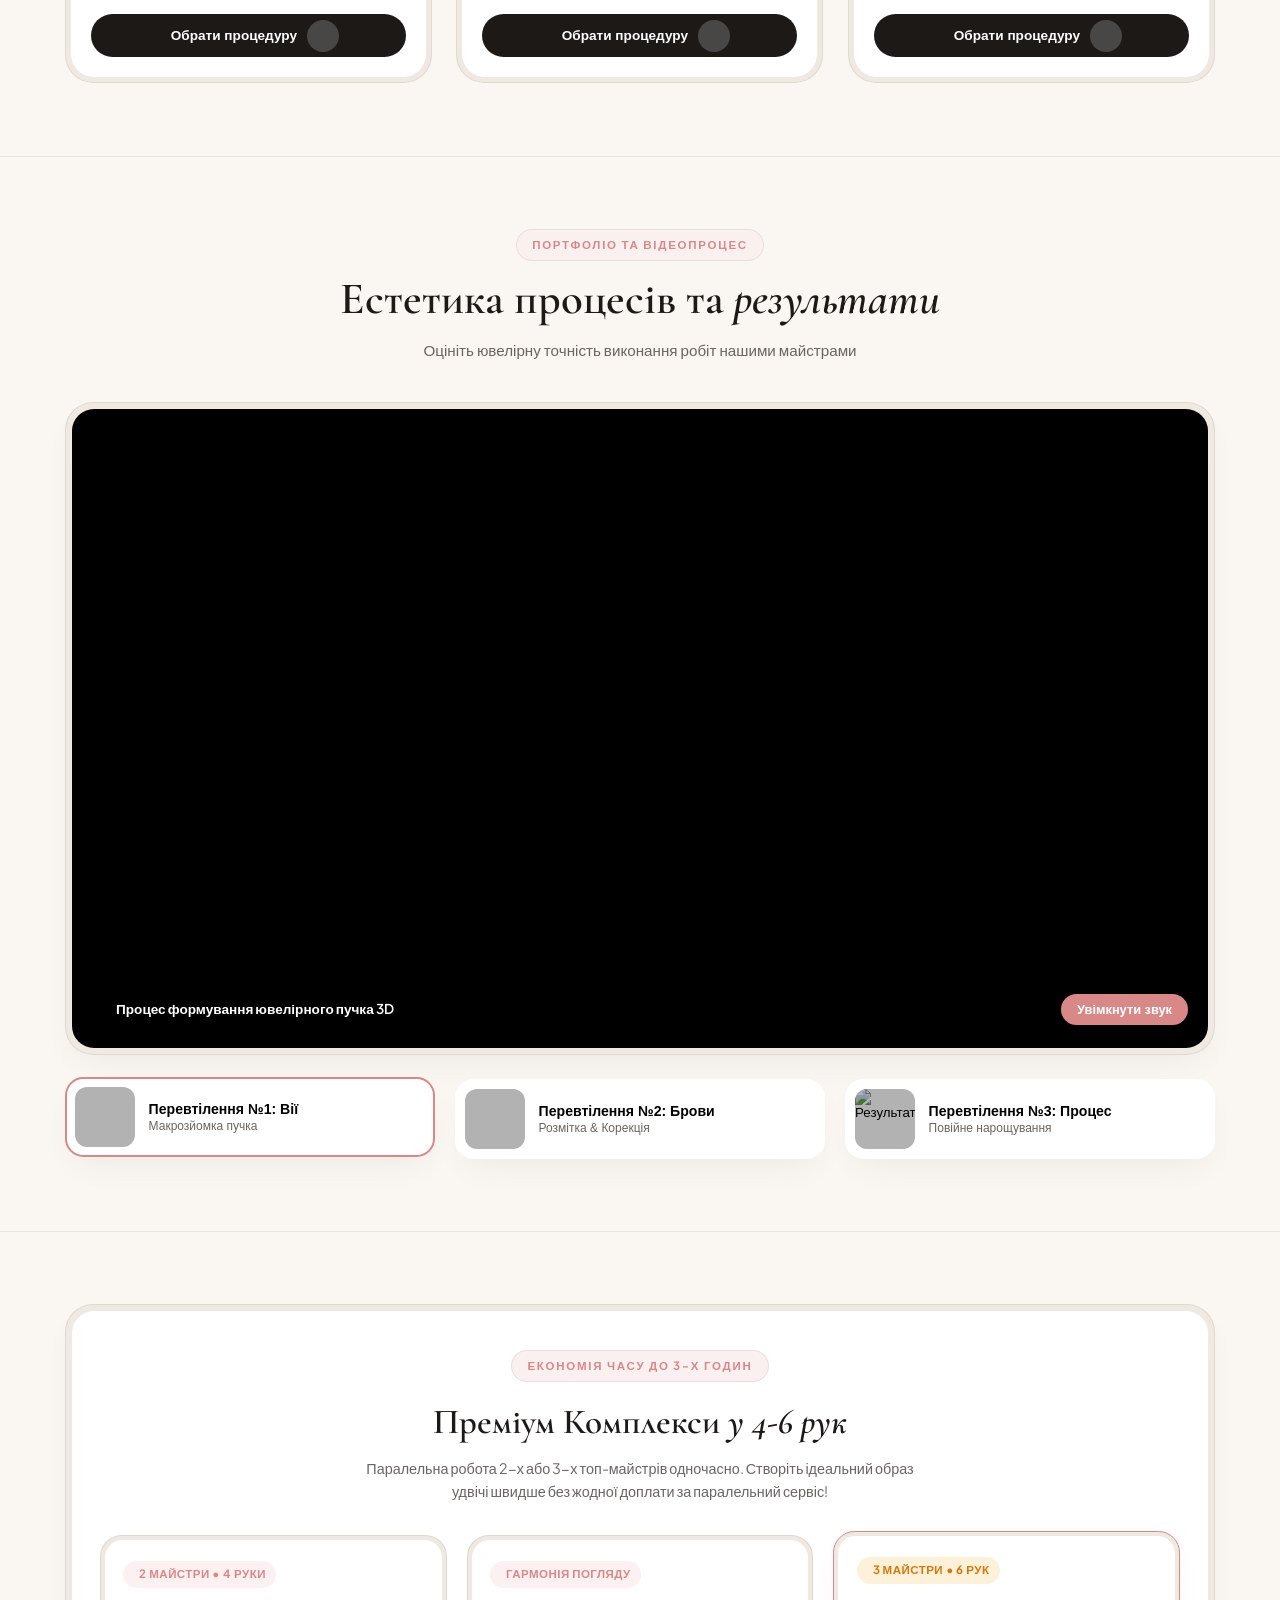
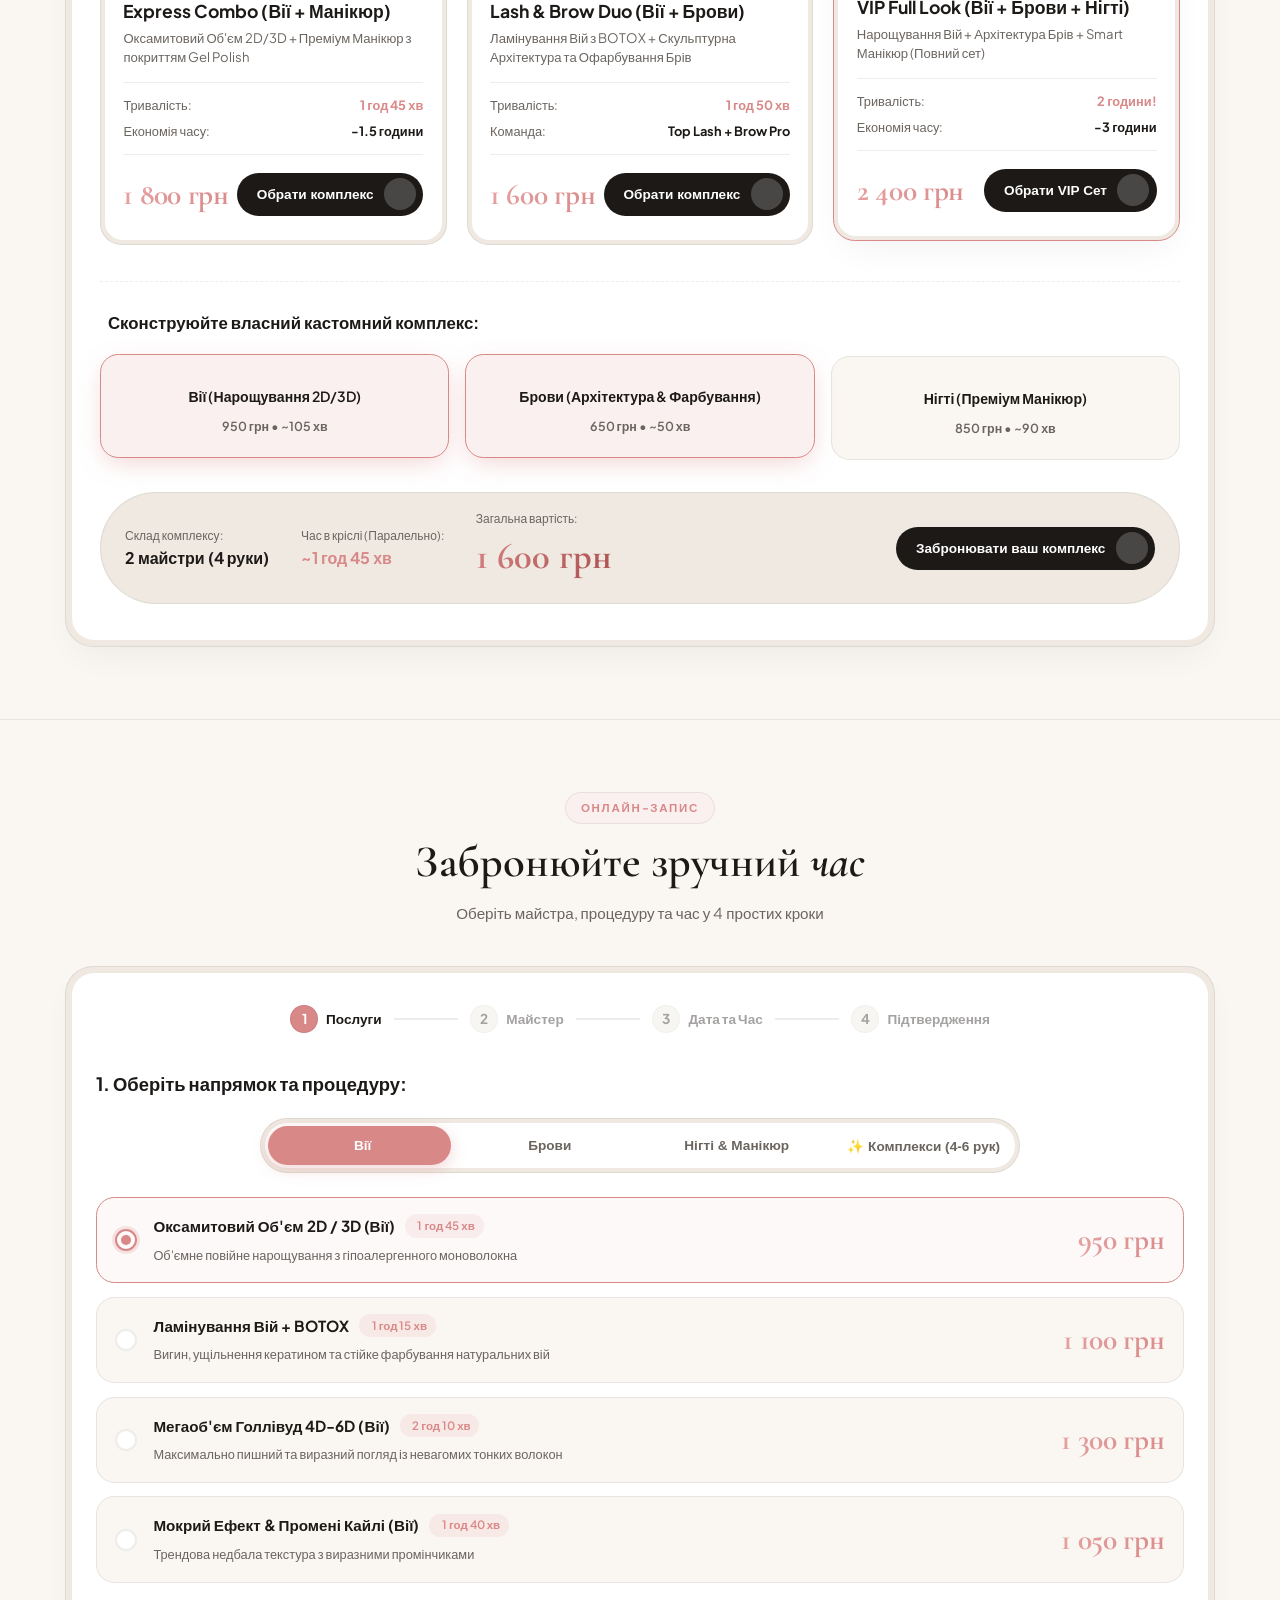
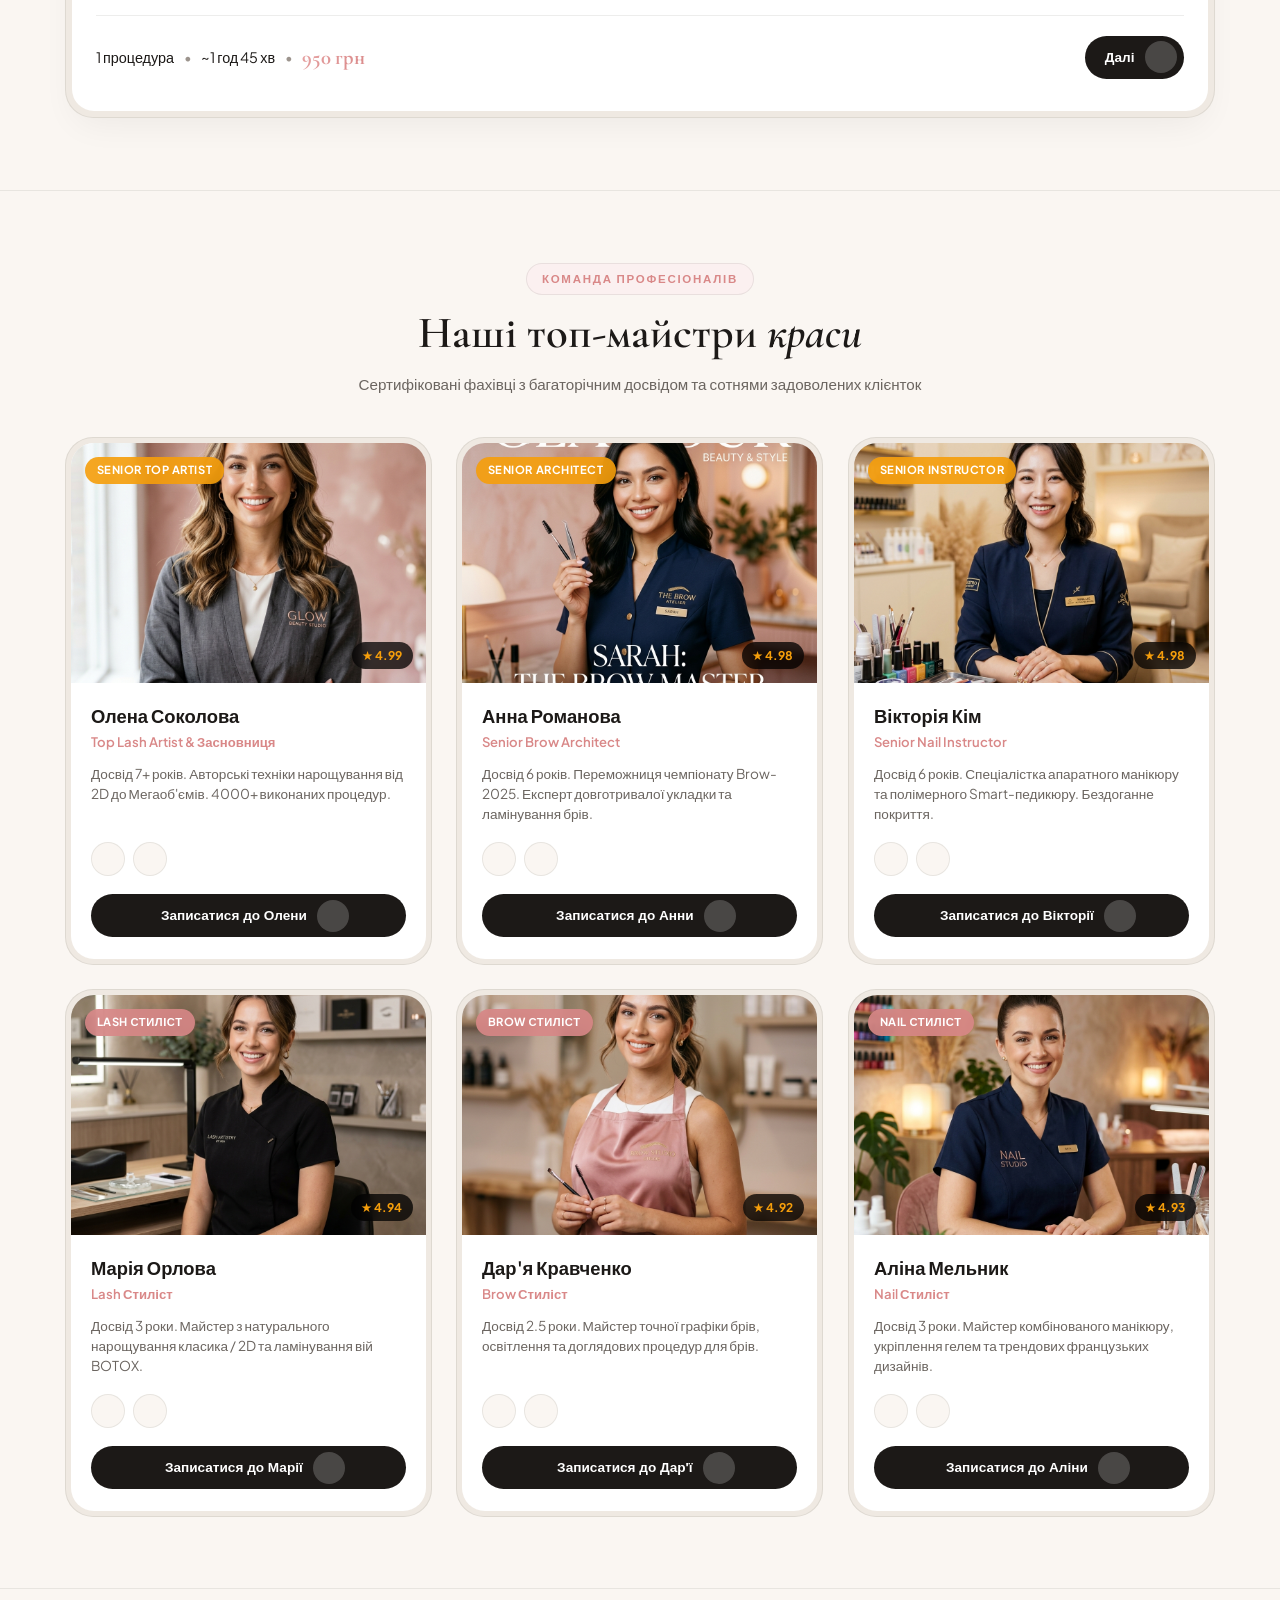
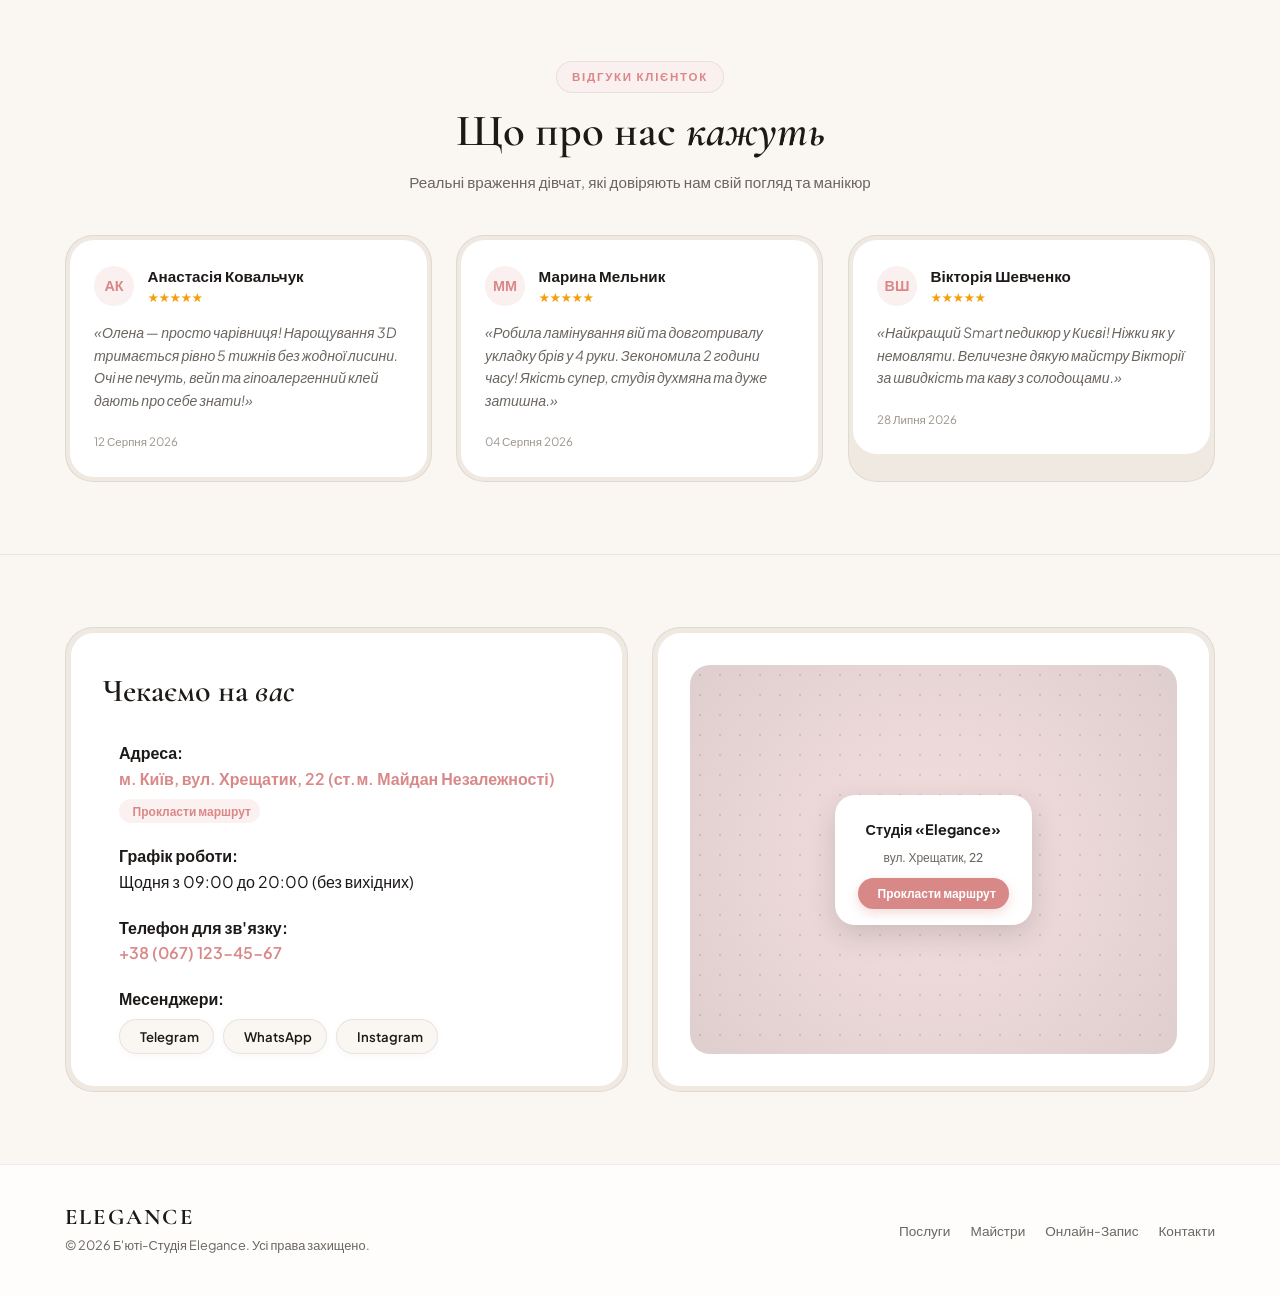
==== commit aa33df6b: "Update public/index.html" ====
--- a/public/index.html
+++ b/public/index.html
@@ -3,58 +3,62 @@
 <head>
     <meta charset="UTF-8">
     <meta name="viewport" content="width=device-width, initial-scale=1.0">
-    <title>Салон Краси «Elegance» | Преміум Вії, Брови та Нігті в Києві</title>
-    <meta name="description" content="Преміальний салон краси «Elegance» у Києві. Експертне нарощування вій, архітектура брів та авторський манікюр. Онлайн-запис 24/7.">
+    <title>Б'юті-Студія «Elegance» | Нарощування Вій, Брови та Манікюр у Києві</title>
+    <meta name="description" content="Преміальна б'юті-студія у центрі Києва. Професійне нарощування вій, ламінування BOTOX, архітектура брів та манікюр у 4 руки. Онлайн-запис 24/7.">
     
     <!-- Google Fonts -->
     <link rel="preconnect" href="https://fonts.googleapis.com">
     <link rel="preconnect" href="https://fonts.gstatic.com" crossorigin>
-    <link href="https://fonts.googleapis.com/css2?family=Cormorant+Garamond:ital,wght@0,500;0,600;0,700;1,500;1,600&family=Plus+Jakarta+Sans:wght@300;400;500;600;700&family=Playfair+Display:ital,wght@0,600;0,700;1,400&display=swap" rel="stylesheet">
+    <link href="https://fonts.googleapis.com/css2?family=Cormorant+Garamond:ital,wght@0,400;0,600;0,700;1,400;1,600&family=Plus+Jakarta+Sans:wght@400;500;600;700;800&display=swap" rel="stylesheet">
     
     <!-- Remix Icon -->
     <link href="https://cdn.jsdelivr.net/npm/remixicon@3.5.0/fonts/remixicon.css" rel="stylesheet">
     
-    <link rel="stylesheet" href="index.css?v=20260807_MASTERS_SHOWCASE_v1">
+    <link rel="stylesheet" href="index.css?v=20260807_PARALLEL_COMBOS_v2">
 </head>
 <body>
 
-    <!-- Custom Luxury Cursor -->
+    <!-- Custom Cursor Glow & Dot -->
     <div class="custom-cursor" id="customCursor"></div>
     <div class="custom-cursor-follower" id="customCursorFollower"></div>
 
-    <!-- Floating Island Glass Navigation -->
+    <!-- Floating Island Navigation Bar -->
     <header class="navbar-wrapper">
         <nav class="navbar-island">
             <a href="#" class="brand-logo">
                 <span class="brand-title">ELEGANCE</span>
-                <span class="brand-sub">BEAUTY SALON</span>
+                <span class="brand-sub">BEAUTY STUDIO • KYIV</span>
             </a>
 
-            <div class="nav-menu" id="navMenu">
+            <div class="nav-menu">
                 <a href="#services" class="nav-link">Послуги</a>
-                <a href="#transformations" class="nav-link">Перевтілення</a>
-                <a href="#calculator" class="nav-link">Калькулятор</a>
+                <a href="#gallery" class="nav-link">Портфоліо</a>
+                <a href="#calculator" class="nav-link">Комплекси 4-6 рук</a>
                 <a href="#masters" class="nav-link">Майстри</a>
+                <a href="#booking" class="nav-link">Онлайн-Запис</a>
                 <a href="#contacts" class="nav-link">Контакти</a>
             </div>
 
             <div class="nav-actions">
-                <button class="icon-toggle-btn" id="soundToggle" title="Звуковий відгук" aria-label="Звук">
+                <!-- Web Audio Sound Synthesizer Toggle -->
+                <button class="icon-toggle-btn" id="soundToggle" title="Звуковий супровід" aria-label="Увімкнути/Вимкнути звук">
                     <i class="ri-volume-up-line" id="soundIcon"></i>
                 </button>
 
-                <button class="icon-toggle-btn" id="themeToggle" title="Змінити тему" aria-label="Тема">
+                <!-- Theme Dark/Light Switcher -->
+                <button class="icon-toggle-btn" id="themeToggle" title="Змінити тему" aria-label="Змінити тему">
                     <i class="ri-moon-clear-line" id="themeIcon"></i>
                 </button>
 
+                <!-- Desktop CTA Button -->
                 <a href="#booking" class="btn-nested-primary nav-cta-desktop">
-                    <span class="btn-text">Записатися</span>
-                    <span class="btn-icon-wrapper">
-                        <i class="ri-arrow-right-up-line"></i>
-                    </span>
+                    <span class="btn-text">Забронювати</span>
+                    <span class="btn-icon-wrapper"><i class="ri-calendar-check-line"></i></span>
                 </a>
 
+                <!-- Mobile Hamburger Button -->
                 <button class="hamburger-btn" id="hamburgerBtn" aria-label="Відкрити меню">
+                    <span></span>
                     <span></span>
                     <span></span>
                 </button>
@@ -65,30 +69,26 @@
     <!-- Mobile Navigation Overlay -->
     <div class="mobile-menu-overlay" id="mobileMenuOverlay">
         <div class="mobile-menu-content">
-            <a href="#services" class="mobile-nav-link">Послуги та Прайс</a>
-            <a href="#transformations" class="mobile-nav-link">Відеогалерея</a>
-            <a href="#calculator" class="mobile-nav-link">Підбір комплекту</a>
-            <a href="#booking" class="mobile-nav-link">Онлайн-запис</a>
-            <a href="#reviews" class="mobile-nav-link">Відгуки</a>
-            <a href="#masters" class="mobile-nav-link">Наша Команда</a>
-            <a href="#contacts" class="mobile-nav-link">Контакти</a>
-            
-            <div class="mobile-menu-footer">
-                <a href="#booking" class="btn-nested-primary btn-full-mobile">
-                    <span class="btn-text">Записатися онлайн</span>
-                    <span class="btn-icon-wrapper"><i class="ri-calendar-check-line"></i></span>
-                </a>
-            </div>
+            <a href="#services" class="mobile-nav-link">Послуги та Ціни</a>
+            <a href="#gallery" class="mobile-nav-link">Портфоліо Процедур</a>
+            <a href="#calculator" class="mobile-nav-link">Комплекси 4-6 рук</a>
+            <a href="#masters" class="mobile-nav-link">Наші Майстри</a>
+            <a href="#booking" class="mobile-nav-link">Онлайн-Бронювання</a>
+            <a href="#contacts" class="mobile-nav-link">Контакти та Карта</a>
+            <a href="#booking" class="btn-nested-primary mobile-cta">
+                <span class="btn-text">Обрати час візиту</span>
+                <span class="btn-icon-wrapper"><i class="ri-arrow-right-line"></i></span>
+            </a>
         </div>
     </div>
 
-    <!-- Main Content -->
+    <!-- Main Content Container -->
     <main>
         <!-- Hero Section -->
         <section class="hero-section" id="hero">
             <div class="hero-bg-media">
-                <video autoplay loop muted playsinline class="hero-video">
-                    <source src="assets/videos/kling_20260805_VIDEO_Smooth_cin_5926_0.mp4" type="video/mp4">
+                <video class="hero-video" autoplay loop muted playsinline poster="assets/images/hero_poster.jpg">
+                    <source src="assets/videos/salon_hero_bg.mp4" type="video/mp4">
                 </video>
                 <div class="hero-overlay-gradient"></div>
             </div>
@@ -96,84 +96,85 @@
             <div class="hero-container">
                 <div class="hero-badge-pill">
                     <span class="badge-dot"></span>
-                    <span>Преміальний салон естетики та краси • Київ</span>
+                    <span>Преміальний сервіс у центрі Києва</span>
                 </div>
 
                 <h1 class="hero-heading">
-                    Мистецтво вашої <br>
-                    <span class="text-serif-italic text-gradient">природної</span> краси
+                    Мистецтво виразного <span class="text-serif-italic">погляду</span> & доглянутих рук
                 </h1>
 
                 <p class="hero-description">
-                    Авторське нарощування вій, скульптурна архітектура брів та бездоганний манікюр у центрі Києва. Створюємо перевтілення, що викликають захоплення.
+                    Авторські техніки нарощування вій, відновлювальне ламінування BOTOX, скульптурна архітектура брів та естетичний манікюр. Бездоганний результат із гарантією стійкості 4-6 тижнів.
                 </p>
 
                 <div class="hero-actions">
                     <a href="#booking" class="btn-nested-primary btn-hero">
-                        <span class="btn-text">Онлайн-запис</span>
-                        <span class="btn-icon-wrapper"><i class="ri-calendar-line"></i></span>
+                        <span class="btn-text">Забронювати візит</span>
+                        <span class="btn-icon-wrapper"><i class="ri-sparkles-line"></i></span>
                     </a>
-                    <a href="#transformations" class="btn-secondary-glass">
+                    <a href="#gallery" class="btn-secondary-glass">
                         <i class="ri-play-circle-line"></i>
-                        <span>Дивитися роботи</span>
+                        <span>Дивитися портфоліо</span>
                     </a>
                 </div>
 
-                <!-- Floating Feature Badges -->
+                <!-- Proof & Stat Badges -->
                 <div class="hero-stats-grid">
                     <div class="stat-card-bezel">
                         <div class="stat-card-core">
-                            <span class="stat-number">4.98</span>
-                            <span class="stat-stars">★★★★★</span>
-                            <span class="stat-label">Оцінка клієнтів</span>
+                            <span class="stat-number">4 800+</span>
+                            <span class="stat-label">Задоволених клієнток</span>
                         </div>
                     </div>
                     <div class="stat-card-bezel">
                         <div class="stat-card-core">
-                            <span class="stat-number">1 500+</span>
-                            <span class="stat-label">Задоволених клієнток</span>
+                            <div class="stat-stars">★★★★★</div>
+                            <span class="stat-number">4.98 / 5</span>
+                            <span class="stat-label">Оцінка в Google</span>
                         </div>
                     </div>
                     <div class="stat-card-bezel">
                         <div class="stat-card-core">
                             <span class="stat-number">100%</span>
-                            <span class="stat-label">Преміум-матеріали</span>
+                            <span class="stat-label">Стерильність та безпека</span>
                         </div>
                     </div>
                 </div>
             </div>
         </section>
 
-        <!-- Floating Text / Marquee Banner -->
-        <section class="marquee-section">
+        <!-- Infinite Running Marquee -->
+        <div class="marquee-section" aria-hidden="true">
             <div class="marquee-track">
                 <div class="marquee-content">
-                    <span class="marquee-item"><i class="ri-sparkles-line"></i> ELEGANCE BEAUTY SALON КИЇВ</span>
-                    <span class="marquee-item"><i class="ri-heart-3-line"></i> ІДЕАЛЬНИЙ ПОГЛЯД ЗА 1.5 ГОДИНИ</span>
-                    <span class="marquee-item"><i class="ri-vip-crown-line"></i> ПРЕМІУМ МАТЕРІАЛИ З КОРЕЇ ТА НІМЕЧЧИНИ</span>
-                    <span class="marquee-item"><i class="ri-checkbox-circle-line"></i> ГАРАНТІЯ НА НОСІННЯ 4 ТИЖНІ</span>
-                    <span class="marquee-item"><i class="ri-cup-line"></i> СВІЖОЗВАРЕНА КАВА ТА ШАМПАНСЬКЕ</span>
-                </div>
-                <div class="marquee-content" aria-hidden="true">
-                    <span class="marquee-item"><i class="ri-sparkles-line"></i> ELEGANCE BEAUTY SALON КИЇВ</span>
-                    <span class="marquee-item"><i class="ri-heart-3-line"></i> ІДЕАЛЬНИЙ ПОГЛЯД ЗА 1.5 ГОДИНИ</span>
-                    <span class="marquee-item"><i class="ri-vip-crown-line"></i> ПРЕМІУМ МАТЕРІАЛИ З КОРЕЇ ТА НІМЕЧЧИНИ</span>
-                    <span class="marquee-item"><i class="ri-checkbox-circle-line"></i> ГАРАНТІЯ НА НОСІННЯ 4 ТИЖНІ</span>
-                    <span class="marquee-item"><i class="ri-cup-line"></i> СВІЖОЗВАРЕНА КАВА ТА ШАМПАНСЬКЕ</span>
+                    <span class="marquee-item"><i class="ri-sparkles-fill"></i> НАРОЩУВАННЯ ВІЙ 2D - 6D</span>
+                    <span class="marquee-item"><i class="ri-sparkles-fill"></i> ЛАМІНУВАННЯ ВІЙ BOTOX</span>
+                    <span class="marquee-item"><i class="ri-sparkles-fill"></i> АРХІТЕКТУРА ТА ОФАРБУВАННЯ БРІВ</span>
+                    <span class="marquee-item"><i class="ri-sparkles-fill"></i> ДОВГОТРИВАЛА УКЛАДКА БРІВ</span>
+                    <span class="marquee-item"><i class="ri-sparkles-fill"></i> ЕСТЕТИЧНИЙ МАНІКЮР & GEL POLISH</span>
+                    <span class="marquee-item"><i class="ri-sparkles-fill"></i> ПОЛІМЕРНИЙ SMART ПЕДИКЮР</span>
+                </div>
+                <div class="marquee-content">
+                    <span class="marquee-item"><i class="ri-sparkles-fill"></i> НАРОЩУВАННЯ ВІЙ 2D - 6D</span>
+                    <span class="marquee-item"><i class="ri-sparkles-fill"></i> ЛАМІНУВАННЯ ВІЙ BOTOX</span>
+                    <span class="marquee-item"><i class="ri-sparkles-fill"></i> АРХІТЕКТУРА ТА ОФАРБУВАННЯ БРІВ</span>
+                    <span class="marquee-item"><i class="ri-sparkles-fill"></i> ДОВГОТРИВАЛА УКЛАДКА БРІВ</span>
+                    <span class="marquee-item"><i class="ri-sparkles-fill"></i> ЕСТЕТИЧНИЙ МАНІКЮР & GEL POLISH</span>
+                    <span class="marquee-item"><i class="ri-sparkles-fill"></i> ПОЛІМЕРНИЙ SMART ПЕДИКЮР</span>
                 </div>
             </div>
-        </section>
-
-        <!-- Services Section (REAL KYIV MARKET PRICES IN UAH / ГРН) -->
+        </div>
+
+        <!-- Interactive Services Showcase & Menu (REAL KYIV MARKET PRICES IN UAH / ГРН) -->
         <section class="services-section" id="services">
             <div class="section-container">
                 <div class="section-header">
-                    <div class="eyebrow-pill">Послуги та Прайс</div>
-                    <h2 class="section-title">Каталог <span class="text-serif-italic">процедур</span></h2>
-                    <p class="section-subtitle">Оберіть напрямок, який вас цікавить, та ознайомтеся з анімованими процесами проведення процедур</p>
-                </div>
-
-                <!-- Category Tabs -->
+                    <div class="eyebrow-pill">Каталог Послуг</div>
+                    <h2 class="section-title">Вишуканий догляд для вашої <span class="text-serif-italic">краси</span></h2>
+                    <p class="section-subtitle">Оберіть напрямок та ознайомтеся з деталями процедур</p>
+                </div>
+
+                <!-- Category Tabs Filter -->
                 <div class="services-tabs-bezel">
                     <div class="services-tabs-core">
                         <button class="tab-btn active" data-category="lashes">
@@ -186,30 +187,32 @@
                         </button>
                         <button class="tab-btn" data-category="nails">
                             <i class="ri-hand-sanitizer-line"></i>
-                            <span>Нігті та Манікюр</span>
+                            <span>Нігті</span>
                         </button>
                     </div>
                 </div>
 
-                <!-- Services Grid (Kyiv Market Prices in UAH) -->
+                <!-- Interactive Services Grid (REAL UAH MARKET PRICES & CINEMAGRAPHS) -->
                 <div class="services-grid" id="servicesGrid">
                     
-                    <!-- EYELASHES VARIATIONS -->
-                    <div class="service-card-shell category-item lashes active">
+                    <!-- EYELASHES CARD 1 -->
+                    <div class="service-card-shell lashes active" data-service-id="1">
                         <div class="service-card-core">
                             <div class="service-media-preview">
-                                <img src="assets/images/lash_process.png" alt="Процес нарощування вій пінцетами" class="card-img cinemagraph-media">
-                                <span class="media-tag">Процес роботи</span>
+                                <video class="card-video cinemagraph-media" autoplay loop muted playsinline poster="assets/images/service_lashes.png">
+                                    <source src="assets/videos/lash_extension_loop.mp4" type="video/mp4">
+                                </video>
+                                <span class="media-tag">Топ-Вибір</span>
                             </div>
                             <div class="service-details">
                                 <div class="service-title-row">
                                     <h3 class="service-name">Оксамитовий Об'єм 2D / 3D</h3>
                                     <span class="service-price luxury-price">950 грн</span>
                                 </div>
-                                <p class="service-desc">Процес акуратного повійного нарощування ювелірними пінцетами. Легкість та комфорт у носінні до 5 тижнів.</p>
+                                <p class="service-desc">Ніжний та невагомий об'єм. Ідеальний баланс між виразністю та природністю погляду.</p>
                                 <div class="service-meta">
                                     <span><i class="ri-time-line"></i> 1 год 45 хв</span>
-                                    <span><i class="ri-shield-star-line"></i> Гарантія 14 днів</span>
+                                    <span><i class="ri-shield-star-line"></i> Стійкість 5 тижнів</span>
                                 </div>
                                 <button class="btn-nested-primary btn-service-add" data-service-id="1">
                                     <span class="btn-text">Обрати процедуру</span>
@@ -219,21 +222,22 @@
                         </div>
                     </div>
 
-                    <div class="service-card-shell category-item lashes active">
+                    <!-- EYELASHES CARD 2 -->
+                    <div class="service-card-shell lashes active" data-service-id="2">
                         <div class="service-card-core">
                             <div class="service-media-preview">
-                                <img src="assets/images/lashes_masterpiece.png" alt="Результат ламінування вій" class="card-img">
-                                <span class="media-tag">Результат ламінування</span>
+                                <img src="assets/images/service_lamination.png" alt="Ламінування вій" class="card-img cinemagraph-media">
+                                <span class="media-tag">Spa-Догляд</span>
                             </div>
                             <div class="service-details">
                                 <div class="service-title-row">
                                     <h3 class="service-name">Ламінування Вій + BOTOX</h3>
                                     <span class="service-price luxury-price">1 100 грн</span>
                                 </div>
-                                <p class="service-desc">Глибоке живлення кератином, ефектний вигин та насичений чорний колір натуральних вій без нарощування.</p>
+                                <p class="service-desc">Глибоке зміцнення кератином, завиток та фарбування власних вій з ефектом розкритого погляду.</p>
                                 <div class="service-meta">
                                     <span><i class="ri-time-line"></i> 1 год 15 хв</span>
-                                    <span><i class="ri-sparkles-fill"></i> Ефект 2 місяці</span>
+                                    <span><i class="ri-leaf-line"></i> Натуральний ефект</span>
                                 </div>
                                 <button class="btn-nested-primary btn-service-add" data-service-id="2">
                                     <span class="btn-text">Обрати процедуру</span>
@@ -243,21 +247,22 @@
                         </div>
                     </div>
 
-                    <div class="service-card-shell category-item lashes active">
+                    <!-- EYELASHES CARD 3 -->
+                    <div class="service-card-shell lashes active" data-service-id="7">
                         <div class="service-card-core">
                             <div class="service-media-preview">
-                                <img src="assets/images/Gemini_Generated_Image_3c9hzr3c9hzr3c9h.png" alt="Мегаоб'єм Голлівуд 4D-6D" class="card-img">
-                                <span class="media-tag">Преміум вибір</span>
+                                <img src="assets/images/service_hollywood.png" alt="Мегаоб'єм Голлівуд" class="card-img cinemagraph-media">
+                                <span class="media-tag">Голлівуд</span>
                             </div>
                             <div class="service-details">
                                 <div class="service-title-row">
                                     <h3 class="service-name">Мегаоб'єм Голлівуд 4D-6D</h3>
                                     <span class="service-price luxury-price">1 300 грн</span>
                                 </div>
-                                <p class="service-desc">Максимально пишний та виразний погляд для особливих подій. Невагомі ультратонкі моноволокна.</p>
+                                <p class="service-desc">Максимально пишний та виразний погляд із невагомих тонких волокон преміум-класу.</p>
                                 <div class="service-meta">
                                     <span><i class="ri-time-line"></i> 2 год 10 хв</span>
-                                    <span><i class="ri-vip-diamond-line"></i> Голлівудський погляд</span>
+                                    <span><i class="ri-vip-diamond-line"></i> VIP Ефект</span>
                                 </div>
                                 <button class="btn-nested-primary btn-service-add" data-service-id="7">
                                     <span class="btn-text">Обрати процедуру</span>
@@ -267,46 +272,22 @@
                         </div>
                     </div>
 
-                    <div class="service-card-shell category-item lashes active">
+                    <!-- EYEBROWS CARD 1 -->
+                    <div class="service-card-shell brows" data-service-id="3">
                         <div class="service-card-core">
                             <div class="service-media-preview">
-                                <img src="assets/images/wet_lash_effect.png" alt="Мокрий Ефект Промені Кайлі" class="card-img">
-                                <span class="media-tag">Трендовий ефект</span>
-                            </div>
-                            <div class="service-details">
-                                <div class="service-title-row">
-                                    <h3 class="service-name">Мокрий Ефект & Промені Кайлі</h3>
-                                    <span class="service-price luxury-price">1 050 грн</span>
-                                </div>
-                                <p class="service-desc">Трендова недбала текстура з виразними промінчиками, що імітує нафарбовані тушшю вії.</p>
-                                <div class="service-meta">
-                                    <span><i class="ri-time-line"></i> 1 год 40 хв</span>
-                                    <span><i class="ri-fire-line"></i> Тренд 2026</span>
-                                </div>
-                                <button class="btn-nested-primary btn-service-add" data-service-id="8">
-                                    <span class="btn-text">Обрати процедуру</span>
-                                    <span class="btn-icon-wrapper"><i class="ri-add-line"></i></span>
-                                </button>
-                            </div>
-                        </div>
-                    </div>
-
-                    <!-- EYEBROWS VARIATIONS -->
-                    <div class="service-card-shell category-item brows">
-                        <div class="service-card-core">
-                            <div class="service-media-preview">
-                                <img src="assets/images/brow_process.png" alt="Процес архітектури брів" class="card-img cinemagraph-media">
-                                <span class="media-tag">Процес розмітки</span>
+                                <img src="assets/images/service_brows.png" alt="Архітектура брів" class="card-img cinemagraph-media">
+                                <span class="media-tag">Класика</span>
                             </div>
                             <div class="service-details">
                                 <div class="service-title-row">
                                     <h3 class="service-name">Архітектура & Офарбування Брів</h3>
                                     <span class="service-price luxury-price">650 грн</span>
                                 </div>
-                                <p class="service-desc">Побудова ідеальної геометричної форми за допомогою циркуля та пензля, корекція воском і нанесення пігменту.</p>
+                                <p class="service-desc">Моделювання ідеальної геометрії за пропорціями обличчя, корекція воском та фарбування фарбою/хною.</p>
                                 <div class="service-meta">
                                     <span><i class="ri-time-line"></i> 50 хв</span>
-                                    <span><i class="ri-palette-line"></i> Стійкість до 4 тижнів</span>
+                                    <span><i class="ri-magic-line"></i> Стійкий пігмент</span>
                                 </div>
                                 <button class="btn-nested-primary btn-service-add" data-service-id="3">
                                     <span class="btn-text">Обрати процедуру</span>
@@ -316,21 +297,22 @@
                         </div>
                     </div>
 
-                    <div class="service-card-shell category-item brows">
+                    <!-- EYEBROWS CARD 2 -->
+                    <div class="service-card-shell brows" data-service-id="4">
                         <div class="service-card-core">
                             <div class="service-media-preview">
-                                <img src="assets/images/brow_masterpiece.png" alt="Довготривала укладка брів" class="card-img">
-                                <span class="media-tag">Результат ламінування</span>
+                                <img src="assets/images/service_brow_lami.png" alt="Довготривала укладка брів" class="card-img cinemagraph-media">
+                                <span class="media-tag">Тренд 2026</span>
                             </div>
                             <div class="service-details">
                                 <div class="service-title-row">
-                                    <h3 class="service-name">Довготривала Укладка (Ламінування)</h3>
+                                    <h3 class="service-name">Довготривала Укладка Брів</h3>
                                     <span class="service-price luxury-price">950 грн</span>
                                 </div>
-                                <p class="service-desc">Укрощення неслухняних волосків, створення ефекту пишних та соболиних брів з доглядовим складом.</p>
+                                <p class="service-desc">Укрощення неслухняних волосків, надання пишності та об'єму із фіксуючим доглядом.</p>
                                 <div class="service-meta">
                                     <span><i class="ri-time-line"></i> 1 год 10 хв</span>
-                                    <span><i class="ri-magic-line"></i> Соболині брови</span>
+                                    <span><i class="ri-star-line"></i> Фіксація до 2 міс</span>
                                 </div>
                                 <button class="btn-nested-primary btn-service-add" data-service-id="4">
                                     <span class="btn-text">Обрати процедуру</span>
@@ -340,22 +322,22 @@
                         </div>
                     </div>
 
-                    <!-- NAILS VARIATIONS -->
-                    <div class="service-card-shell category-item nails">
+                    <!-- NAILS CARD 1 -->
+                    <div class="service-card-shell nails" data-service-id="5">
                         <div class="service-card-core">
                             <div class="service-media-preview">
-                                <img src="assets/images/nail_process.png" alt="Процес нанесення гель лаку" class="card-img cinemagraph-media">
-                                <span class="media-tag">Процес манікюру</span>
+                                <img src="assets/images/service_nails.png" alt="Преміум Манікюр" class="card-img cinemagraph-media">
+                                <span class="media-tag">Естетика</span>
                             </div>
                             <div class="service-details">
                                 <div class="service-title-row">
-                                    <h3 class="service-name">Преміум Манікюр + Покриття Gel Polish</h3>
+                                    <h3 class="service-name">Преміум Манікюр + Gel Polish</h3>
                                     <span class="service-price luxury-price">850 грн</span>
                                 </div>
-                                <p class="service-desc">Процес професійного нанесення гель-лаку пензлем тонким шаром під кутикулу та сушіння в UV-лампі.</p>
+                                <p class="service-desc">Апаратна обробка кутикули, вирівнювання нігтьової пластини та стійке покриття з блиском.</p>
                                 <div class="service-meta">
                                     <span><i class="ri-time-line"></i> 1 год 30 хв</span>
-                                    <span><i class="ri-sparkles-line"></i> Зносостійкість</span>
+                                    <span><i class="ri-heart-line"></i> Захист від відколів</span>
                                 </div>
                                 <button class="btn-nested-primary btn-service-add" data-service-id="5">
                                     <span class="btn-text">Обрати процедуру</span>
@@ -365,21 +347,22 @@
                         </div>
                     </div>
 
-                    <div class="service-card-shell category-item nails">
+                    <!-- NAILS CARD 2 -->
+                    <div class="service-card-shell nails" data-service-id="6">
                         <div class="service-card-core">
                             <div class="service-media-preview">
-                                <img src="assets/images/pedicure_smart_process.png" alt="Smart Педикюр обробка стопи" class="card-img cinemagraph-media">
-                                <span class="media-tag">Процес педикюру</span>
+                                <img src="assets/images/service_pedicure.png" alt="Smart Педикюр" class="card-img cinemagraph-media">
+                                <span class="media-tag">Smart Tech</span>
                             </div>
                             <div class="service-details">
                                 <div class="service-title-row">
-                                    <h3 class="service-name">Smart Педикюр з Обробкою Стопы</h3>
+                                    <h3 class="service-name">Smart Педикюр з Обробкою Стопи</h3>
                                     <span class="service-price luxury-price">1 200 грн</span>
                                 </div>
-                                <p class="service-desc">Запатентований педикюр smart-дисками: дзеркальна гладкість п'яточок без розмочування та естетичне покриття.</p>
+                                <p class="service-desc">Апаратний педикюр із використанням smart-дисків до дзеркальної гладкості стоп та покриттям.</p>
                                 <div class="service-meta">
                                     <span><i class="ri-time-line"></i> 1 год 45 хв</span>
-                                    <span><i class="ri-footprint-line"></i> Оксамитова шкіра</span>
+                                    <span><i class="ri-sparkles-line"></i> Гладкість на 4 тижні</span>
                                 </div>
                                 <button class="btn-nested-primary btn-service-add" data-service-id="6">
                                     <span class="btn-text">Обрати процедуру</span>
@@ -389,55 +372,32 @@
                         </div>
                     </div>
 
-                    <div class="service-card-shell category-item nails">
-                        <div class="service-card-core">
-                            <div class="service-media-preview">
-                                <img src="assets/images/nail_masterpiece.png" alt="Нарощування Нігтів Гель" class="card-img">
-                                <span class="media-tag">Результат манікюру</span>
-                            </div>
-                            <div class="service-details">
-                                <div class="service-title-row">
-                                    <h3 class="service-name">Нарощування Нігтів Гель / Акрігель</h3>
-                                    <span class="service-price luxury-price">1 400 грн</span>
-                                </div>
-                                <p class="service-desc">Моделювання будь-якої довжини та форми (мигдаль, квадрат, балерина) з армуванням та стійким покриттям.</p>
-                                <div class="service-meta">
-                                    <span><i class="ri-time-line"></i> 2 год 15 хв</span>
-                                    <span><i class="ri-hand-heart-line"></i> Міцність 5 тижнів</span>
-                                </div>
-                                <button class="btn-nested-primary btn-service-add" data-service-id="10">
-                                    <span class="btn-text">Обрати процедуру</span>
-                                    <span class="btn-icon-wrapper"><i class="ri-add-line"></i></span>
-                                </button>
-                            </div>
-                        </div>
-                    </div>
-
                 </div>
             </div>
         </section>
 
-        <!-- Before / After Transformation Video Gallery -->
-        <section class="gallery-section" id="transformations">
+        <!-- Dynamic Visual Gallery / Process Stage Showcase -->
+        <section class="gallery-section" id="gallery">
             <div class="section-container">
                 <div class="section-header">
-                    <div class="eyebrow-pill">Галерея Перевтілень</div>
-                    <h2 class="section-title">Відеодокази <span class="text-serif-italic">досконалості</span></h2>
-                    <p class="section-subtitle">Оцініть деталі у високій роздільній здатності. Жодних фільтрів — тільки чиста майстерність наших фахівців.</p>
-                </div>
-
+                    <div class="eyebrow-pill">Портфоліо та Відеопроцес</div>
+                    <h2 class="section-title">Естетика процесів та <span class="text-serif-italic">результати</span></h2>
+                    <p class="section-subtitle">Оцініть ювелірну точність виконання робіт нашими майстрами</p>
+                </div>
+
+                <!-- Video Stage Box -->
                 <div class="transformation-stage">
                     <div class="video-stage-shell">
                         <div class="video-stage-core">
-                            <video id="galleryMainVideo" controls autoplay loop muted playsinline class="stage-video">
-                                <source src="assets/videos/kling_20260805_VIDEO_Smooth_cin_5870_0.mp4" type="video/mp4">
+                            <video class="stage-video" id="galleryMainVideo" autoplay loop muted playsinline poster="assets/images/gallery_poster.jpg">
+                                <source src="assets/videos/lash_process_hd.mp4" type="video/mp4">
                             </video>
-                            <img id="galleryMainImg" src="" alt="Перевтілення №3" class="stage-video cinemagraph-media" style="display: none; object-fit: cover;">
-
+                            <img src="assets/images/gallery_poster.jpg" alt="Галерея робіт" class="stage-video" id="galleryMainImg" style="display: none;">
+                            
                             <div class="stage-video-overlay">
                                 <div class="stage-badge">
                                     <i class="ri-play-fill" id="stageBadgeIcon"></i>
-                                    <span id="videoTitle">Авторська Архітектура Брів: Природна густота та ідеальний вигин</span>
+                                    <span id="videoTitle">Процес формування ювелірного пучка 3D</span>
                                 </div>
                                 <button class="btn-sound-unmute" id="unmuteStageBtn">
                                     <i class="ri-volume-mute-line"></i> Увімкнути звук
@@ -446,37 +406,37 @@
                         </div>
                     </div>
 
-                    <!-- Video Selector Thumbnails -->
+                    <!-- Thumbnails Interactive Row -->
                     <div class="gallery-thumbs-row">
-                        <button class="thumb-card active" data-video="assets/videos/kling_20260805_VIDEO_Smooth_cin_5870_0.mp4" data-title="Авторська Архітектура Брів: Природна густота та ідеальний вигин">
+                        <button class="thumb-card active" data-video="assets/videos/lash_process_hd.mp4" data-title="Процес нарощування вій 2D/3D (Макро зйомка)">
                             <div class="thumb-media">
-                                <video muted loop class="thumb-video">
-                                    <source src="assets/videos/kling_20260805_VIDEO_Smooth_cin_5870_0.mp4" type="video/mp4">
+                                <video class="thumb-video" muted playsinline>
+                                    <source src="assets/videos/lash_process_hd.mp4" type="video/mp4">
                                 </video>
-                                <span class="play-icon"><i class="ri-play-circle-fill"></i></span>
+                                <span class="play-icon"><i class="ri-play-line"></i></span>
                             </div>
                             <div class="thumb-info">
-                                <h4>Трансформація №1: Брови</h4>
-                                <p>Ідеальна симетрія та укладка</p>
+                                <h4>Перевтілення №1: Вії</h4>
+                                <p>Макрозйомка пучка</p>
                             </div>
                         </button>
 
-                        <button class="thumb-card" data-video="assets/videos/kling_20260805_VIDEO_Smooth_cin_5926_0.mp4" data-title="Погляд кінодіви: Вії 3D & Скульпурування">
+                        <button class="thumb-card" data-video="assets/videos/brow_process_hd.mp4" data-title="Архітектура та моделювання брів воском">
                             <div class="thumb-media">
-                                <video muted loop class="thumb-video">
-                                    <source src="assets/videos/kling_20260805_VIDEO_Smooth_cin_5926_0.mp4" type="video/mp4">
+                                <video class="thumb-video" muted playsinline>
+                                    <source src="assets/videos/brow_process_hd.mp4" type="video/mp4">
                                 </video>
-                                <span class="play-icon"><i class="ri-play-circle-fill"></i></span>
+                                <span class="play-icon"><i class="ri-play-line"></i></span>
                             </div>
                             <div class="thumb-info">
-                                <h4>Трансформація №2: Вії</h4>
-                                <p>Розкішний оксамитовий об'єм</p>
+                                <h4>Перевтілення №2: Брови</h4>
+                                <p>Розмітка & Корекція</p>
                             </div>
                         </button>
 
-                        <button class="thumb-card" data-img="assets/images/lash_process.png" data-title="Процес ювелірного нарощування вій: Авторська техніка">
+                        <button class="thumb-card" data-img="assets/images/gallery_result_3.png" data-title="Результат: Ефект оксамитового погляду 3D">
                             <div class="thumb-media">
-                                <img src="assets/images/lash_process.png" alt="Результат перевтілення" class="thumb-img">
+                                <img src="assets/images/gallery_result_3.png" alt="Результат" class="thumb-img">
                                 <span class="play-icon"><i class="ri-image-line"></i></span>
                             </div>
                             <div class="thumb-info">
@@ -489,62 +449,156 @@
             </div>
         </section>
 
-        <!-- Price Calculator / Service Matcher Quiz (UAH MARKET PRICES) -->
+        <!-- Parallel Beauty Combo Showcase (4-6 Hands Parallel Masters) -->
         <section class="calculator-section" id="calculator">
             <div class="section-container">
                 <div class="calculator-shell">
                     <div class="calculator-core">
                         <div class="quiz-header">
-                            <div class="eyebrow-pill">Інтерактивний Підбір</div>
-                            <h2 class="quiz-title">Калькулятор та <span class="text-serif-italic">підбір образу</span></h2>
-                            <p class="quiz-desc">Дайте відповіді на запитання та отримайте розрахунок ідеального комплексу процедур зі знижкою 10% на перший візит!</p>
-                        </div>
-
-                        <div class="quiz-step-container" id="quizContainer">
-                            <div class="quiz-step active" data-step="1">
-                                <h3 class="step-question">Яку зону ви прагнете вдосконалити?</h3>
-                                <div class="options-grid">
-                                    <label class="quiz-option">
-                                        <input type="checkbox" name="zone" value="lashes" data-price="1050" data-time="90">
-                                        <div class="option-content">
-                                            <i class="ri-eye-line"></i>
-                                            <span>Вії (Нарощування/Ламінування)</span>
-                                        </div>
-                                    </label>
-                                    <label class="quiz-option">
-                                        <input type="checkbox" name="zone" value="brows" data-price="650" data-time="50">
-                                        <div class="option-content">
-                                            <i class="ri-brush-line"></i>
-                                            <span>Брови (Архітектура/Укладка)</span>
-                                        </div>
-                                    </label>
-                                    <label class="quiz-option">
-                                        <input type="checkbox" name="zone" value="nails" data-price="850" data-time="90">
-                                        <div class="option-content">
-                                            <i class="ri-hand-sanitizer-line"></i>
-                                            <span>Нігті (Манікюр/Педикюр)</span>
-                                        </div>
-                                    </label>
-                                </div>
-                            </div>
-                        </div>
-
-                        <!-- Quiz Live Result Bar -->
-                        <div class="quiz-result-bar">
-                            <div class="result-details">
-                                <div class="result-item">
-                                    <span class="result-label">Орієнтовний час:</span>
-                                    <span class="result-value" id="quizTotalTime">0 хв</span>
-                                </div>
-                                <div class="result-item">
-                                    <span class="result-label">Загальна вартість:</span>
-                                    <span class="result-value price-total" id="quizTotalPrice">0 грн</span>
-                                </div>
-                            </div>
-                            <button class="btn-nested-primary" id="btnBookQuizPackage">
-                                <span class="btn-text">Забронювати зі знижкою 10%</span>
-                                <span class="btn-icon-wrapper"><i class="ri-percent-line"></i></span>
-                            </button>
+                            <div class="eyebrow-pill"><i class="ri-flashlight-line"></i> Економія часу до 3-х годин</div>
+                            <h2 class="quiz-title">Преміум Комплекси <span class="text-serif-italic">у 4-6 рук</span></h2>
+                            <p class="quiz-desc">Паралельна робота 2-х або 3-х топ-майстрів одночасно. Створіть ідеальний образ удвічі швидше без жодної доплати за паралельний сервіс!</p>
+                        </div>
+
+                        <!-- 3 Preset Combo Cards Grid -->
+                        <div class="combo-cards-grid">
+                            <!-- Combo 1 -->
+                            <div class="combo-card-shell" data-combo-id="c1">
+                                <div class="combo-card-core">
+                                    <span class="combo-badge"><i class="ri-flashlight-line"></i> 2 Майстри • 4 Руки</span>
+                                    <h3 class="combo-name">Express Combo (Вії + Манікюр)</h3>
+                                    <p class="combo-services">Оксамитовий Об'єм 2D/3D + Преміум Манікюр з покриттям Gel Polish</p>
+                                    
+                                    <div class="combo-metrics-row">
+                                        <div class="metric-item">
+                                            <span class="metric-label">Тривалість:</span>
+                                            <span class="metric-val text-pink"><i class="ri-time-line"></i> 1 год 45 хв</span>
+                                        </div>
+                                        <div class="metric-item">
+                                            <span class="metric-label">Економія часу:</span>
+                                            <span class="metric-val"><i class="ri-history-line"></i> -1.5 години</span>
+                                        </div>
+                                    </div>
+
+                                    <div class="combo-price-row">
+                                        <span class="combo-price luxury-price">1 800 грн</span>
+                                        <button class="btn-nested-primary btn-select-combo" data-combo-id="c1">
+                                            <span class="btn-text">Обрати комплекс</span>
+                                            <span class="btn-icon-wrapper"><i class="ri-arrow-right-line"></i></span>
+                                        </button>
+                                    </div>
+                                </div>
+                            </div>
+
+                            <!-- Combo 2 -->
+                            <div class="combo-card-shell" data-combo-id="c2">
+                                <div class="combo-card-core">
+                                    <span class="combo-badge"><i class="ri-eye-line"></i> ГАРМОНІЯ ПОГЛЯДУ</span>
+                                    <h3 class="combo-name">Lash & Brow Duo (Вії + Брови)</h3>
+                                    <p class="combo-services">Ламінування Вій з BOTOX + Скульптурна Архітектура та Офарбування Брів</p>
+                                    
+                                    <div class="combo-metrics-row">
+                                        <div class="metric-item">
+                                            <span class="metric-label">Тривалість:</span>
+                                            <span class="metric-val text-pink"><i class="ri-time-line"></i> 1 год 50 хв</span>
+                                        </div>
+                                        <div class="metric-item">
+                                            <span class="metric-label">Команда:</span>
+                                            <span class="metric-val"><i class="ri-user-star-line"></i> Top Lash + Brow Pro</span>
+                                        </div>
+                                    </div>
+
+                                    <div class="combo-price-row">
+                                        <span class="combo-price luxury-price">1 600 грн</span>
+                                        <button class="btn-nested-primary btn-select-combo" data-combo-id="c2">
+                                            <span class="btn-text">Обрати комплекс</span>
+                                            <span class="btn-icon-wrapper"><i class="ri-arrow-right-line"></i></span>
+                                        </button>
+                                    </div>
+                                </div>
+                            </div>
+
+                            <!-- Combo 3 -->
+                            <div class="combo-card-shell featured" data-combo-id="c3">
+                                <div class="combo-card-core">
+                                    <span class="combo-badge vip"><i class="ri-vip-crown-fill"></i> 3 Майстри • 6 Рук</span>
+                                    <h3 class="combo-name">VIP Full Look (Вії + Брови + Нігті)</h3>
+                                    <p class="combo-services">Нарощування Вій + Архітектура Брів + Smart Манікюр (Повний сет)</p>
+                                    
+                                    <div class="combo-metrics-row">
+                                        <div class="metric-item">
+                                            <span class="metric-label">Тривалість:</span>
+                                            <span class="metric-val text-pink"><i class="ri-time-line"></i> 2 години!</span>
+                                        </div>
+                                        <div class="metric-item">
+                                            <span class="metric-label">Економія часу:</span>
+                                            <span class="metric-val"><i class="ri-history-line"></i> -3 години</span>
+                                        </div>
+                                    </div>
+
+                                    <div class="combo-price-row">
+                                        <span class="combo-price luxury-price">2 400 грн</span>
+                                        <button class="btn-nested-primary btn-select-combo" data-combo-id="c3">
+                                            <span class="btn-text">Обрати VIP Сет</span>
+                                            <span class="btn-icon-wrapper"><i class="ri-arrow-right-line"></i></span>
+                                        </button>
+                                    </div>
+                                </div>
+                            </div>
+                        </div>
+
+                        <!-- Custom Combo Builder Section Header -->
+                        <div class="custom-builder-box">
+                            <h3 class="builder-title"><i class="ri-tools-line"></i> Сконструюйте власний кастомний комплекс:</h3>
+                            
+                            <div class="options-grid">
+                                <label class="quiz-option">
+                                    <input type="checkbox" name="customZone" value="lashes" data-price="950" data-time="105" data-name="Вії (Об'єм 2D/3D)" checked>
+                                    <div class="option-content">
+                                        <i class="ri-eye-line"></i>
+                                        <span>Вії (Нарощування 2D/3D)</span>
+                                        <small style="color: var(--color-text-muted); font-size: 0.78rem;">950 грн • ~105 хв</small>
+                                    </div>
+                                </label>
+                                <label class="quiz-option">
+                                    <input type="checkbox" name="customZone" value="brows" data-price="650" data-time="50" data-name="Брови (Архітектура)" checked>
+                                    <div class="option-content">
+                                        <i class="ri-brush-line"></i>
+                                        <span>Брови (Архітектура & Фарбування)</span>
+                                        <small style="color: var(--color-text-muted); font-size: 0.78rem;">650 грн • ~50 хв</small>
+                                    </div>
+                                </label>
+                                <label class="quiz-option">
+                                    <input type="checkbox" name="customZone" value="nails" data-price="850" data-time="90" data-name="Нігті (Манікюр Gel Polish)">
+                                    <div class="option-content">
+                                        <i class="ri-hand-sanitizer-line"></i>
+                                        <span>Нігті (Преміум Манікюр)</span>
+                                        <small style="color: var(--color-text-muted); font-size: 0.78rem;">850 грн • ~90 хв</small>
+                                    </div>
+                                </label>
+                            </div>
+
+                            <!-- Builder Results Summary Bar -->
+                            <div class="quiz-result-bar">
+                                <div class="result-details">
+                                    <div class="result-item">
+                                        <span class="result-label">Склад комплексу:</span>
+                                        <span class="result-value" id="customComboTeam">2 майстри (4 руки)</span>
+                                    </div>
+                                    <div class="result-item">
+                                        <span class="result-label">Час в кріслі (Паралельно):</span>
+                                        <span class="result-value text-pink" id="customComboTime">~1 год 45 хв</span>
+                                    </div>
+                                    <div class="result-item">
+                                        <span class="result-label">Загальна вартість:</span>
+                                        <span class="result-value price-total" id="customComboPrice">1 600 грн</span>
+                                    </div>
+                                </div>
+                                <button class="btn-nested-primary" id="btnBookCustomCombo">
+                                    <span class="btn-text">Забронювати ваш комплекс</span>
+                                    <span class="btn-icon-wrapper"><i class="ri-calendar-check-line"></i></span>
+                                </button>
+                            </div>
                         </div>
                     </div>
                 </div>
@@ -606,6 +660,10 @@
                                             <i class="ri-hand-sanitizer-line"></i>
                                             <span>Нігті & Манікюр</span>
                                         </button>
+                                        <button class="b-cat-btn" data-bcat="combos">
+                                            <i class="ri-vip-crown-line"></i>
+                                            <span>✨ Комплекси (4-6 рук)</span>
+                                        </button>
                                     </div>
                                 </div>
 
@@ -720,6 +778,43 @@
                                             <span class="b-s-desc">Моделювання будь-якої форми та довжини з армуванням</span>
                                         </div>
                                         <span class="b-s-price luxury-price">1 400 грн</span>
+                                    </label>
+
+                                    <!-- COMBOS GROUP (PARALLEL 4-6 HANDS) -->
+                                    <label class="b-service-item bcat-item combos">
+                                        <input type="radio" name="bookingService" class="b-service-cb" data-id="c1" data-cat="combos" data-name="Express Combo 4 Руки (Вії + Манікюр)" data-price="1800" data-time="105">
+                                        <div class="b-service-info">
+                                            <div class="b-s-title-row">
+                                                <span class="b-s-title">Express Combo 4 Руки (Вії + Манікюр)</span>
+                                                <span class="time-badge"><i class="ri-flashlight-line"></i> 2 Майстри • 1 год 45 хв</span>
+                                            </div>
+                                            <span class="b-s-desc">Паралельне виконання нарощування вій 2D/3D та манікюру Gel Polish у 4 руки</span>
+                                        </div>
+                                        <span class="b-s-price luxury-price">1 800 грн</span>
+                                    </label>
+
+                                    <label class="b-service-item bcat-item combos">
+                                        <input type="radio" name="bookingService" class="b-service-cb" data-id="c2" data-cat="combos" data-name="Lash & Brow Duo (Вії + Брови)" data-price="1600" data-time="110">
+                                        <div class="b-service-info">
+                                            <div class="b-s-title-row">
+                                                <span class="b-s-title">Lash & Brow Duo (Вії + Брови)</span>
+                                                <span class="time-badge"><i class="ri-sparkles-line"></i> 2 Майстри • 1 год 50 хв</span>
+                                            </div>
+                                            <span class="b-s-desc">Ламінування вій BOTOX + Архітектура брів з фарбуванням</span>
+                                        </div>
+                                        <span class="b-s-price luxury-price">1 600 грн</span>
+                                    </label>
+
+                                    <label class="b-service-item bcat-item combos">
+                                        <input type="radio" name="bookingService" class="b-service-cb" data-id="c3" data-cat="combos" data-name="VIP Full Look 6 Рук (Вії + Брови + Манікюр)" data-price="2400" data-time="120">
+                                        <div class="b-service-info">
+                                            <div class="b-s-title-row">
+                                                <span class="b-s-title">VIP Full Look 6 Рук (Вії + Брови + Манікюр)</span>
+                                                <span class="time-badge"><i class="ri-vip-crown-fill"></i> 3 Майстри • 2 години</span>
+                                            </div>
+                                            <span class="b-s-desc">Одночасна робота 3-х топ-майстрів: Нарощування вій + Брови + Smart Манікюр</span>
+                                        </div>
+                                        <span class="b-s-price luxury-price">2 400 грн</span>
                                     </label>
 
                                 </div>
@@ -817,106 +912,128 @@
                                         </div>
                                     </div>
 
+                                    <!-- COMBO MASTERS TEAMS -->
+                                    <div class="masters-grid cat-masters combos">
+                                        <div class="master-card-shell selected" data-master-id="m_combo4" data-master-name="Команда «4 Руки» (Олена + Вікторія)" data-cat="combos">
+                                            <div class="master-card-core">
+                                                <span class="rank-badge senior"><i class="ri-vip-crown-fill"></i> 2 Майстри • 4 Руки</span>
+                                                <div class="master-avatar-wrapper">
+                                                    <img src="assets/images/master_portrait.png" alt="Команда 4 руки">
+                                                    <span class="master-rating">★ 4.99</span>
+                                                </div>
+                                                <h4 class="master-name">Олена + Вікторія</h4>
+                                                <span class="master-role">Top Lash & Senior Nail Instructor</span>
+                                                <p class="master-experience">Паралельний сервіс у 4 руки</p>
+                                            </div>
+                                        </div>
+
+                                        <div class="master-card-shell" data-master-id="m_combo6" data-master-name="VIP Команда «6 Рук» (Олена + Анна + Вікторія)" data-cat="combos">
+                                            <div class="master-card-core">
+                                                <span class="rank-badge senior"><i class="ri-vip-crown-fill"></i> 3 Майстри • VIP 6 Рук</span>
+                                                <div class="master-avatar-wrapper">
+                                                    <img src="assets/images/master_anna.png" alt="Команда 6 рук">
+                                                    <span class="master-rating">★ 5.00</span>
+                                                </div>
+                                                <h4 class="master-name">Олена + Анна + Вікторія</h4>
+                                                <span class="master-role">Преміальний Склад Салону</span>
+                                                <p class="master-experience">Максимальний експрес-сервіс</p>
+                                            </div>
+                                        </div>
+                                    </div>
+
                                 </div>
                             </div>
 
                             <!-- Step 3: Date & Time Picker -->
                             <div class="b-step-content" id="bStep3">
-                                <h3>Оберіть зручний день та час:</h3>
+                                <h3>3. Оберіть дату та зручний час:</h3>
                                 <div class="calendar-time-picker">
+                                    <!-- Interactive Calendar -->
                                     <div class="calendar-wrapper">
                                         <div class="calendar-header">
-                                            <button type="button" class="cal-nav-btn" id="prevMonthBtn" aria-label="Попередній місяць">
-                                                <i class="ri-arrow-left-s-line"></i>
-                                            </button>
-                                            <select id="calendarMonthSelect" class="calendar-month-select" aria-label="Оберіть місяць">
-                                                <option value="2026-7">Серпень 2026</option>
-                                                <option value="2026-8">Вересень 2026</option>
-                                                <option value="2026-9">Жовтень 2026</option>
-                                                <option value="2026-10">Листопад 2026</option>
-                                                <option value="2026-11">Грудень 2026</option>
-                                                <option value="2027-0">Січень 2027</option>
-                                            </select>
-                                            <button type="button" class="cal-nav-btn" id="nextMonthBtn" aria-label="Наступний місяць">
-                                                <i class="ri-arrow-right-s-line"></i>
-                                            </button>
+                                            <span class="calendar-month">Серпень 2026</span>
+                                            <div class="cal-nav-btns">
+                                                <button class="cal-nav-btn"><i class="ri-arrow-left-s-line"></i></button>
+                                                <button class="cal-nav-btn"><i class="ri-arrow-right-s-line"></i></button>
+                                            </div>
                                         </div>
                                         <div class="calendar-weekdays-row">
-                                            <span>Пн</span><span>Вів</span><span>Ср</span><span>Чт</span><span>Пт</span><span>Сб</span><span>Нд</span>
+                                            <span>Пн</span><span>Вт</span><span>Ср</span><span>Чт</span><span>Пт</span><span>Сб</span><span>Нд</span>
                                         </div>
                                         <div class="calendar-days-grid" id="calendarDaysGrid">
-                                            <!-- Dynamic Days -->
-                                        </div>
-                                    </div>
-
+                                            <!-- Dynamically generated days -->
+                                        </div>
+                                    </div>
+
+                                    <!-- Time Slots Grid -->
                                     <div class="time-slots-wrapper">
-                                        <h4>Доступний час:</h4>
+                                        <h4>Вільні слоти на обрану дату:</h4>
                                         <div class="time-slots-grid" id="timeSlotsGrid">
                                             <button class="time-slot-btn" data-time="10:00">10:00</button>
                                             <button class="time-slot-btn" data-time="11:30">11:30</button>
                                             <button class="time-slot-btn active" data-time="13:00">13:00</button>
-                                            <button class="time-slot-btn" data-time="14:30">14:30</button>
-                                            <button class="time-slot-btn" data-time="16:00">16:00</button>
-                                            <button class="time-slot-btn" data-time="17:30">17:30</button>
-                                            <button class="time-slot-btn" data-time="19:00">19:00</button>
-                                        </div>
-
-                                        <!-- Overtime Special Alert Box -->
+                                            <button class="time-slot-btn" data-time="14:45">14:45</button>
+                                            <button class="time-slot-btn" data-time="16:30">16:30</button>
+                                            <button class="time-slot-btn overtime" data-time="18:15">18:15</button>
+                                        </div>
+
+                                        <!-- Overtime Slot Warning Alert Box -->
                                         <div class="overtime-alert-box" id="overtimeAlertBox" style="display: none;">
                                             <div class="overtime-title">
-                                                <i class="ri-time-line text-pink"></i> 
-                                                <strong>Запис після 20:00 (Понад урочно)</strong>
+                                                <i class="ri-time-line"></i> Запис у понадурочний час салону
                                             </div>
                                             <p class="overtime-desc" id="overtimeDescText">
-                                                Ваша процедура триватиме до <strong>21:15</strong>. Оскільки салон працює до 20:00, цей запис потребує особистого підтвердження майстра.
+                                                Ваша процедура виходить за межі стандартного графіку салону (до 20:00).
                                             </p>
                                             <div class="overtime-contact-badge">
-                                                <i class="ri-phone-fill"></i> Прямий телефон майстра: 
-                                                <a href="tel:+380675550199" id="masterDirectPhone">+380 (67) 555-01-99</a>
+                                                <span>Зв'язатися напряму з майстром:</span>
+                                                <a href="https://t.me/kolyasikk70" target="_blank" rel="noopener"><i class="ri-telegram-line"></i> Telegram</a>
+                                                <span>або</span>
+                                                <a href="tel:+380671234567"><i class="ri-phone-line"></i> +38 (067) 123-45-67</a>
                                             </div>
                                             <p class="overtime-note">
-                                                ❓ Запит буде надіслано в Telegram-бот майстру з позначкою <strong>«Повідомлення під питанням»</strong> для особистого узгодження.
+                                                💡 Ви можете надіслати заявку зараз — майстер підтвердить можливість прийому протягом 15 хвилин.
                                             </p>
                                         </div>
                                     </div>
                                 </div>
                             </div>
 
-                            <!-- Step 4: Client Form & Confirmation -->
+                            <!-- Step 4: Contact Confirmation Form -->
                             <div class="b-step-content" id="bStep4">
-                                <h3>Ваші контактні дані:</h3>
+                                <h3>4. Введіть ваші контактні дані:</h3>
                                 <form class="client-form" id="bookingClientForm" onsubmit="return false;">
                                     <div class="form-group">
                                         <label for="clientName">Ваше Ім'я *</label>
-                                        <input type="text" id="clientName" required placeholder="Катерина" class="form-input">
-                                        <span class="form-error-msg" id="nameErrorMsg" style="display:none; color: #EF4444; font-size: 0.78rem; font-weight: 600; margin-top: 4px;"><i class="ri-error-warning-fill"></i> Будь ласка, вкажіть ваше ім'я</span>
+                                        <input type="text" id="clientName" class="form-input" placeholder="Катерина" required>
+                                        <span class="error-msg-text" id="nameErrorMsg" style="display: none; color: #EF4444; font-size: 0.75rem; margin-top: 2px;">⚠️ Будь ласка, введіть ваше ім'я (мінімум 2 символи)</span>
                                     </div>
                                     <div class="form-group">
-                                        <label for="clientPhone">Номер Телефону *</label>
-                                        <input type="tel" id="clientPhone" required placeholder="+380 (67) 000-00-00" class="form-input" maxlength="19" autocomplete="tel">
-                                        <span class="form-error-msg" id="phoneErrorMsg" style="display:none; color: #EF4444; font-size: 0.78rem; font-weight: 600; margin-top: 4px;"><i class="ri-error-warning-fill"></i> Введіть дійсний український номер: +380 (XX) XXX-XX-XX</span>
+                                        <label for="clientPhone">Номер Телефону (Україна) *</label>
+                                        <input type="tel" id="clientPhone" class="form-input" placeholder="+380 (67) 123-45-67" required>
+                                        <span class="error-msg-text" id="phoneErrorMsg" style="display: none; color: #EF4444; font-size: 0.75rem; margin-top: 2px;">⚠️ Введіть коректний номер телефону України: +380 (XX) XXX-XX-XX</span>
                                     </div>
                                     <div class="form-group">
-                                        <label for="clientNotes">Побажання або особливі примітки</label>
-                                        <textarea id="clientNotes" placeholder="Наприклад: хочу ефект мокрих вій із вигином L" class="form-input textarea"></textarea>
+                                        <label for="clientNotes">Побажання чи коментар (необов'язково)</label>
+                                        <textarea id="clientNotes" class="form-input textarea" placeholder="Наприклад: хочу додаткове ламінування або мокрий ефект..."></textarea>
                                     </div>
                                 </form>
                             </div>
                         </div>
 
-                        <!-- Booking Actions Footer -->
+                        <!-- Booking Widget Navigation Footer -->
                         <div class="booking-footer">
                             <div class="booking-summary-pill">
-                                <span>Обрано: <strong id="summaryCount">0 процедур</strong></span>
+                                <span id="summaryCount">1 процедура</span>
                                 <span class="divider">•</span>
-                                <span>Час: <strong id="summaryTime" class="text-pink">0 хв</strong></span>
+                                <span id="summaryTime">1 год 45 хв</span>
                                 <span class="divider">•</span>
-                                <span>Сума: <strong id="summaryPrice" class="text-pink luxury-price">0 грн</strong></span>
+                                <span id="summaryPrice" class="luxury-price" style="font-size: 1.3rem !important;">950 грн</span>
                             </div>
 
                             <div class="booking-nav-btns">
                                 <button class="btn-secondary-glass" id="btnBookingPrev" style="display: none;">
-                                    <i class="ri-arrow-left-line"></i> Назад
+                                    <i class="ri-arrow-left-line"></i>Назад
                                 </button>
                                 <button class="btn-nested-primary" id="btnBookingNext">
                                     <span class="btn-text">Далі</span>
@@ -929,299 +1046,284 @@
             </div>
         </section>
 
-        <!-- Reviews & Testimonials Section -->
+        <!-- Masters Showcase Section -->
+        <section class="masters-showcase-section" id="masters">
+            <div class="section-container">
+                <div class="section-header">
+                    <div class="eyebrow-pill">Команда Професіоналів</div>
+                    <h2 class="section-title">Наші топ-майстри <span class="text-serif-italic">краси</span></h2>
+                    <p class="section-subtitle">Сертифіковані фахівці з багаторічним досвідом та сотнями задоволених клієнток</p>
+                </div>
+
+                <div class="masters-showcase-grid">
+                    <!-- Master 1 -->
+                    <div class="master-showcase-card-shell reveal-on-scroll">
+                        <div class="master-showcase-card-core">
+                            <div class="master-showcase-photo-box">
+                                <img src="assets/images/master_portrait.png" alt="Олена Соколова">
+                                <span class="master-showcase-badge senior"><i class="ri-vip-crown-fill"></i> Senior Top Artist</span>
+                                <span class="master-showcase-rating">★ 4.99</span>
+                            </div>
+                            <div class="master-showcase-info">
+                                <h3 class="master-showcase-name">Олена Соколова</h3>
+                                <span class="master-showcase-role">Top Lash Artist & Засновниця</span>
+                                <p class="master-showcase-bio">Досвід 7+ років. Авторські техніки нарощування від 2D до Мегаоб'ємів. 4000+ виконаних процедур.</p>
+                                <div class="master-socials-row">
+                                    <a href="https://instagram.com" target="_blank" class="master-social-btn" aria-label="Instagram"><i class="ri-instagram-line"></i></a>
+                                    <a href="https://t.me/kolyasikk70" target="_blank" class="master-social-btn" aria-label="Telegram"><i class="ri-telegram-line"></i></a>
+                                </div>
+                                <button class="btn-nested-primary btn-master-direct-book" data-master-id="m1" data-cat="lashes">
+                                    <span class="btn-text">Записатися до Олени</span>
+                                    <span class="btn-icon-wrapper"><i class="ri-calendar-check-line"></i></span>
+                                </button>
+                            </div>
+                        </div>
+                    </div>
+
+                    <!-- Master 2 -->
+                    <div class="master-showcase-card-shell reveal-on-scroll">
+                        <div class="master-showcase-card-core">
+                            <div class="master-showcase-photo-box">
+                                <img src="assets/images/master_anna.png" alt="Анна Романова">
+                                <span class="master-showcase-badge senior"><i class="ri-vip-crown-fill"></i> Senior Architect</span>
+                                <span class="master-showcase-rating">★ 4.98</span>
+                            </div>
+                            <div class="master-showcase-info">
+                                <h3 class="master-showcase-name">Анна Романова</h3>
+                                <span class="master-showcase-role">Senior Brow Architect</span>
+                                <p class="master-showcase-bio">Досвід 6 років. Переможниця чемпіонату Brow-2025. Експерт довготривалої укладки та ламінування брів.</p>
+                                <div class="master-socials-row">
+                                    <a href="https://instagram.com" target="_blank" class="master-social-btn" aria-label="Instagram"><i class="ri-instagram-line"></i></a>
+                                    <a href="https://t.me/kolyasikk70" target="_blank" class="master-social-btn" aria-label="Telegram"><i class="ri-telegram-line"></i></a>
+                                </div>
+                                <button class="btn-nested-primary btn-master-direct-book" data-master-id="m2" data-cat="brows">
+                                    <span class="btn-text">Записатися до Анни</span>
+                                    <span class="btn-icon-wrapper"><i class="ri-calendar-check-line"></i></span>
+                                </button>
+                            </div>
+                        </div>
+                    </div>
+
+                    <!-- Master 3 -->
+                    <div class="master-showcase-card-shell reveal-on-scroll">
+                        <div class="master-showcase-card-core">
+                            <div class="master-showcase-photo-box">
+                                <img src="assets/images/master_viktoria.png" alt="Вікторія Кім">
+                                <span class="master-showcase-badge senior"><i class="ri-vip-crown-fill"></i> Senior Instructor</span>
+                                <span class="master-showcase-rating">★ 4.98</span>
+                            </div>
+                            <div class="master-showcase-info">
+                                <h3 class="master-showcase-name">Вікторія Кім</h3>
+                                <span class="master-showcase-role">Senior Nail Instructor</span>
+                                <p class="master-showcase-bio">Досвід 6 років. Спеціалістка апаратного манікюру та полімерного Smart-педикюру. Бездоганне покриття.</p>
+                                <div class="master-socials-row">
+                                    <a href="https://instagram.com" target="_blank" class="master-social-btn" aria-label="Instagram"><i class="ri-instagram-line"></i></a>
+                                    <a href="https://t.me/kolyasikk70" target="_blank" class="master-social-btn" aria-label="Telegram"><i class="ri-telegram-line"></i></a>
+                                </div>
+                                <button class="btn-nested-primary btn-master-direct-book" data-master-id="m3" data-cat="nails">
+                                    <span class="btn-text">Записатися до Вікторії</span>
+                                    <span class="btn-icon-wrapper"><i class="ri-calendar-check-line"></i></span>
+                                </button>
+                            </div>
+                        </div>
+                    </div>
+
+                    <!-- Master 4 -->
+                    <div class="master-showcase-card-shell reveal-on-scroll">
+                        <div class="master-showcase-card-core">
+                            <div class="master-showcase-photo-box">
+                                <img src="assets/images/master_maria.png" alt="Марія Орлова">
+                                <span class="master-showcase-badge junior"><i class="ri-sparkles-fill"></i> Lash Стиліст</span>
+                                <span class="master-showcase-rating">★ 4.94</span>
+                            </div>
+                            <div class="master-showcase-info">
+                                <h3 class="master-showcase-name">Марія Орлова</h3>
+                                <span class="master-showcase-role">Lash Стиліст</span>
+                                <p class="master-showcase-bio">Досвід 3 роки. Майстер з натурального нарощування класика / 2D та ламінування вій BOTOX.</p>
+                                <div class="master-socials-row">
+                                    <a href="https://instagram.com" target="_blank" class="master-social-btn" aria-label="Instagram"><i class="ri-instagram-line"></i></a>
+                                    <a href="https://t.me/kolyasikk70" target="_blank" class="master-social-btn" aria-label="Telegram"><i class="ri-telegram-line"></i></a>
+                                </div>
+                                <button class="btn-nested-primary btn-master-direct-book" data-master-id="m4" data-cat="lashes">
+                                    <span class="btn-text">Записатися до Марії</span>
+                                    <span class="btn-icon-wrapper"><i class="ri-calendar-check-line"></i></span>
+                                </button>
+                            </div>
+                        </div>
+                    </div>
+
+                    <!-- Master 5 -->
+                    <div class="master-showcase-card-shell reveal-on-scroll">
+                        <div class="master-showcase-card-core">
+                            <div class="master-showcase-photo-box">
+                                <img src="assets/images/master_daria.png" alt="Дар'я Кравченко">
+                                <span class="master-showcase-badge junior"><i class="ri-sparkles-fill"></i> Brow Стиліст</span>
+                                <span class="master-showcase-rating">★ 4.92</span>
+                            </div>
+                            <div class="master-showcase-info">
+                                <h3 class="master-showcase-name">Дар'я Кравченко</h3>
+                                <span class="master-showcase-role">Brow Стиліст</span>
+                                <p class="master-showcase-bio">Досвід 2.5 роки. Майстер точної графіки брів, освітлення та доглядових процедур для брів.</p>
+                                <div class="master-socials-row">
+                                    <a href="https://instagram.com" target="_blank" class="master-social-btn" aria-label="Instagram"><i class="ri-instagram-line"></i></a>
+                                    <a href="https://t.me/kolyasikk70" target="_blank" class="master-social-btn" aria-label="Telegram"><i class="ri-telegram-line"></i></a>
+                                </div>
+                                <button class="btn-nested-primary btn-master-direct-book" data-master-id="m5" data-cat="brows">
+                                    <span class="btn-text">Записатися до Дар'ї</span>
+                                    <span class="btn-icon-wrapper"><i class="ri-calendar-check-line"></i></span>
+                                </button>
+                            </div>
+                        </div>
+                    </div>
+
+                    <!-- Master 6 -->
+                    <div class="master-showcase-card-shell reveal-on-scroll">
+                        <div class="master-showcase-card-core">
+                            <div class="master-showcase-photo-box">
+                                <img src="assets/images/master_alina.png" alt="Аліна Мельник">
+                                <span class="master-showcase-badge junior"><i class="ri-sparkles-fill"></i> Nail Стиліст</span>
+                                <span class="master-showcase-rating">★ 4.93</span>
+                            </div>
+                            <div class="master-showcase-info">
+                                <h3 class="master-showcase-name">Аліна Мельник</h3>
+                                <span class="master-showcase-role">Nail Стиліст</span>
+                                <p class="master-showcase-bio">Досвід 3 роки. Майстер комбінованого манікюру, укріплення гелем та трендових французьких дизайнів.</p>
+                                <div class="master-socials-row">
+                                    <a href="https://instagram.com" target="_blank" class="master-social-btn" aria-label="Instagram"><i class="ri-instagram-line"></i></a>
+                                    <a href="https://t.me/kolyasikk70" target="_blank" class="master-social-btn" aria-label="Telegram"><i class="ri-telegram-line"></i></a>
+                                </div>
+                                <button class="btn-nested-primary btn-master-direct-book" data-master-id="m6" data-cat="nails">
+                                    <span class="btn-text">Записатися до Аліни</span>
+                                    <span class="btn-icon-wrapper"><i class="ri-calendar-check-line"></i></span>
+                                </button>
+                            </div>
+                        </div>
+                    </div>
+                </div>
+            </div>
+        </section>
+
+        <!-- Social Proof & Reviews -->
         <section class="reviews-section" id="reviews">
             <div class="section-container">
                 <div class="section-header">
-                    <div class="eyebrow-pill">Відгуки Задоволених Клієнток</div>
-                    <h2 class="section-title">Любов у <span class="text-serif-italic">кожному відгуку</span></h2>
-                    <p class="section-subtitle">Понад 1500 прекрасних дівчат довірили свою красу майстерні «Elegance»</p>
+                    <div class="eyebrow-pill">Відгуки Клієнток</div>
+                    <h2 class="section-title">Що про нас <span class="text-serif-italic">кажуть</span></h2>
+                    <p class="section-subtitle">Реальні враження дівчат, які довіряють нам свій погляд та манікюр</p>
                 </div>
 
                 <div class="reviews-grid">
                     <div class="review-card-shell">
                         <div class="review-card-core">
                             <div class="review-user">
-                                <div class="review-avatar">МК</div>
+                                <div class="review-avatar">АК</div>
                                 <div class="review-meta">
-                                    <h4>Марія Ковальова</h4>
-                                    <span class="review-stars">★★★★★</span>
-                                </div>
-                            </div>
-                            <p class="review-text">«Ходжу до Олени на нарощування вій вже півроку! Носіння ідеальне — рівно місяць без жодного залому. У салоні неймовірний затишок, смачна кава та дуже уважні майстри!»</p>
-                            <span class="review-date">Учора • Google Maps Київ</span>
+                                    <h4>Анастасія Ковальчук</h4>
+                                    <div class="review-stars">★★★★★</div>
+                                </div>
+                            </div>
+                            <p class="review-text">«Олена — просто чарівниця! Нарощування 3D тримається рівно 5 тижнів без жодної лисини. Очі не печуть, вейп та гіпоалергенний клей дають про себе знати!»</p>
+                            <span class="review-date">12 Серпня 2026</span>
                         </div>
                     </div>
 
                     <div class="review-card-shell">
                         <div class="review-card-core">
                             <div class="review-user">
-                                <div class="review-avatar">ОС</div>
+                                <div class="review-avatar">ММ</div>
                                 <div class="review-meta">
-                                    <h4>Ольга Сергеєва</h4>
-                                    <span class="review-stars">★★★★★</span>
-                                </div>
-                            </div>
-                            <p class="review-text">«Зробила довготривалу укладку брів та ламінування вій перед відпусткою. Результат перевершив усі очікування — природні, густі, слухняні! Дякую майстерні Elegance!»</p>
-                            <span class="review-date">3 дні тому • Instagram</span>
+                                    <h4>Марина Мельник</h4>
+                                    <div class="review-stars">★★★★★</div>
+                                </div>
+                            </div>
+                            <p class="review-text">«Робила ламінування вій та довготривалу укладку брів у 4 руки. Зекономила 2 години часу! Якість супер, студія духмяна та дуже затишна.»</p>
+                            <span class="review-date">04 Серпня 2026</span>
                         </div>
                     </div>
 
                     <div class="review-card-shell">
                         <div class="review-card-core">
                             <div class="review-user">
-                                <div class="review-avatar">АВ</div>
+                                <div class="review-avatar">ВШ</div>
                                 <div class="review-meta">
-                                    <h4>Анастасія Васильєва</h4>
-                                    <span class="review-stars">★★★★★</span>
-                                </div>
-                            </div>
-                            <p class="review-text">«Smart педикюр — це найкраще, що траплялося з моїми ніжками! П'яточки ідеально гладкі. Дуже стильний інтер'єр на Хрещатику та ввічливий персонал!»</p>
-                            <span class="review-date">Тиждень тому • Google Maps</span>
+                                    <h4>Вікторія Шевченко</h4>
+                                    <div class="review-stars">★★★★★</div>
+                                </div>
+                            </div>
+                            <p class="review-text">«Найкращий Smart педикюр у Києві! Ніжки як у немовляти. Величезне дякую майстру Вікторії за швидкість та каву з солодощами.»</p>
+                            <span class="review-date">28 Липня 2026</span>
                         </div>
                     </div>
                 </div>
             </div>
         </section>
 
-        <!-- Masters & Experts Showcase Section -->
-        <section class="masters-showcase-section" id="masters">
-            <div class="section-container">
-                <div class="section-header">
-                    <div class="eyebrow-pill">Команда Топ-Фахівців</div>
-                    <h2 class="section-title">Наші <span class="text-serif-italic">Майстри Краси</span></h2>
-                    <p class="section-subtitle">Дипломовані експерти з багаторічним досвідом, які перетворюють кожну процедуру на ювелірне мистецтво.</p>
-                </div>
-
-                <div class="masters-showcase-grid">
-                    <!-- Master 1: Olena -->
-                    <div class="master-showcase-card-shell">
-                        <div class="master-showcase-card-core">
-                            <div class="master-showcase-photo-box">
-                                <img src="assets/images/master_portrait.png" alt="Олена Соколова">
-                                <span class="master-showcase-badge senior"><i class="ri-vip-crown-fill"></i> Senior Top Lash</span>
-                                <span class="master-showcase-rating">★ 4.99</span>
-                            </div>
-                            <div class="master-showcase-info">
-                                <h3 class="master-showcase-name">Олена Соколова</h3>
-                                <span class="master-showcase-role">Top Lash Artist & Стиліст</span>
-                                <p class="master-showcase-bio">Досвід 7 років • Понад 4000 ідеальних нарощувань. Спеціалізується на оксамитових об'ємах 2D/3D та голлівудських ефектах.</p>
-                                
-                                <div class="master-socials-row">
-                                    <a href="https://instagram.com" target="_blank" rel="noopener noreferrer" class="master-social-btn" title="Instagram Олени"><i class="ri-instagram-line"></i></a>
-                                    <a href="https://t.me" target="_blank" rel="noopener noreferrer" class="master-social-btn" title="Telegram Олени"><i class="ri-telegram-fill"></i></a>
-                                    <a href="https://tiktok.com" target="_blank" rel="noopener noreferrer" class="master-social-btn" title="TikTok Олени"><i class="ri-tiktok-fill"></i></a>
-                                </div>
-
-                                <button class="btn-nested-primary btn-master-direct-book" data-master-id="m1" data-cat="lashes">
-                                    <span class="btn-text">Записатися до Олени</span>
-                                    <span class="btn-icon-wrapper"><i class="ri-calendar-event-line"></i></span>
-                                </button>
-                            </div>
-                        </div>
-                    </div>
-
-                    <!-- Master 2: Anna -->
-                    <div class="master-showcase-card-shell">
-                        <div class="master-showcase-card-core">
-                            <div class="master-showcase-photo-box">
-                                <img src="assets/images/master_anna.png" alt="Анна Романова">
-                                <span class="master-showcase-badge senior"><i class="ri-vip-crown-fill"></i> Brow Champion</span>
-                                <span class="master-showcase-rating">★ 4.98</span>
-                            </div>
-                            <div class="master-showcase-info">
-                                <h3 class="master-showcase-name">Анна Романова</h3>
-                                <span class="master-showcase-role">Senior Brow Architect</span>
-                                <p class="master-showcase-bio">Досвід 6 років • Переможець кубка Brow-2025. Експерт із геометричної архітектури, корекції та ламінування брів.</p>
-                                
-                                <div class="master-socials-row">
-                                    <a href="https://instagram.com" target="_blank" rel="noopener noreferrer" class="master-social-btn" title="Instagram Анни"><i class="ri-instagram-line"></i></a>
-                                    <a href="https://t.me" target="_blank" rel="noopener noreferrer" class="master-social-btn" title="Telegram Анни"><i class="ri-telegram-fill"></i></a>
-                                </div>
-
-                                <button class="btn-nested-primary btn-master-direct-book" data-master-id="m2" data-cat="brows">
-                                    <span class="btn-text">Записатися до Анни</span>
-                                    <span class="btn-icon-wrapper"><i class="ri-calendar-event-line"></i></span>
-                                </button>
-                            </div>
-                        </div>
-                    </div>
-
-                    <!-- Master 3: Viktoria -->
-                    <div class="master-showcase-card-shell">
-                        <div class="master-showcase-card-core">
-                            <div class="master-showcase-photo-box">
-                                <img src="assets/images/master_viktoria.png" alt="Вікторія Кім">
-                                <span class="master-showcase-badge senior"><i class="ri-vip-crown-fill"></i> Smart Nail Pro</span>
-                                <span class="master-showcase-rating">★ 4.98</span>
-                            </div>
-                            <div class="master-showcase-info">
-                                <h3 class="master-showcase-name">Вікторія Кім</h3>
-                                <span class="master-showcase-role">Senior Nail Instructor</span>
-                                <p class="master-showcase-bio">Досвід 6 років • Спеціаліст із сучасної апаратної методики та Smart-педикюру. Створює дзеркально гладку шкіру та дизайн.</p>
-                                
-                                <div class="master-socials-row">
-                                    <a href="https://instagram.com" target="_blank" rel="noopener noreferrer" class="master-social-btn" title="Instagram Вікторії"><i class="ri-instagram-line"></i></a>
-                                    <a href="https://t.me" target="_blank" rel="noopener noreferrer" class="master-social-btn" title="Telegram Вікторії"><i class="ri-telegram-fill"></i></a>
-                                </div>
-
-                                <button class="btn-nested-primary btn-master-direct-book" data-master-id="m3" data-cat="nails">
-                                    <span class="btn-text">Записатися до Вікторії</span>
-                                    <span class="btn-icon-wrapper"><i class="ri-calendar-event-line"></i></span>
-                                </button>
-                            </div>
-                        </div>
-                    </div>
-
-                    <!-- Master 4: Maria -->
-                    <div class="master-showcase-card-shell">
-                        <div class="master-showcase-card-core">
-                            <div class="master-showcase-photo-box">
-                                <img src="assets/images/master_maria.png" alt="Марія Орлова">
-                                <span class="master-showcase-badge junior"><i class="ri-sparkles-fill"></i> Lash Stylist</span>
-                                <span class="master-showcase-rating">★ 4.94</span>
-                            </div>
-                            <div class="master-showcase-info">
-                                <h3 class="master-showcase-name">Марія Орлова</h3>
-                                <span class="master-showcase-role">Lash Стиліст</span>
-                                <p class="master-showcase-bio">Досвід 3 роки • Майстер із трендових ефектів: мокрий ефект, промені Кайлі та оксамитове кератинове ламінування.</p>
-                                
-                                <div class="master-socials-row">
-                                    <a href="https://instagram.com" target="_blank" rel="noopener noreferrer" class="master-social-btn" title="Instagram Марії"><i class="ri-instagram-line"></i></a>
-                                    <a href="https://t.me" target="_blank" rel="noopener noreferrer" class="master-social-btn" title="Telegram Марії"><i class="ri-telegram-fill"></i></a>
-                                </div>
-
-                                <button class="btn-nested-primary btn-master-direct-book" data-master-id="m4" data-cat="lashes">
-                                    <span class="btn-text">Записатися до Марії</span>
-                                    <span class="btn-icon-wrapper"><i class="ri-calendar-event-line"></i></span>
-                                </button>
-                            </div>
-                        </div>
-                    </div>
-
-                    <!-- Master 5: Daria -->
-                    <div class="master-showcase-card-shell">
-                        <div class="master-showcase-card-core">
-                            <div class="master-showcase-photo-box">
-                                <img src="assets/images/master_daria.png" alt="Дар'я Кравченко">
-                                <span class="master-showcase-badge junior"><i class="ri-sparkles-fill"></i> Brow Stylist</span>
-                                <span class="master-showcase-rating">★ 4.92</span>
-                            </div>
-                            <div class="master-showcase-info">
-                                <h3 class="master-showcase-name">Дар'я Кравченко</h3>
-                                <span class="master-showcase-role">Brow Стиліст</span>
-                                <p class="master-showcase-bio">Досвід 2.5 роки • Віртуоз довготривалої укладки та фарбування брів натуральними органічними пігментами.</p>
-                                
-                                <div class="master-socials-row">
-                                    <a href="https://instagram.com" target="_blank" rel="noopener noreferrer" class="master-social-btn" title="Instagram Дар'ї"><i class="ri-instagram-line"></i></a>
-                                    <a href="https://t.me" target="_blank" rel="noopener noreferrer" class="master-social-btn" title="Telegram Дар'ї"><i class="ri-telegram-fill"></i></a>
-                                </div>
-
-                                <button class="btn-nested-primary btn-master-direct-book" data-master-id="m5" data-cat="brows">
-                                    <span class="btn-text">Записатися до Дар'ї</span>
-                                    <span class="btn-icon-wrapper"><i class="ri-calendar-event-line"></i></span>
-                                </button>
-                            </div>
-                        </div>
-                    </div>
-
-                    <!-- Master 6: Alina -->
-                    <div class="master-showcase-card-shell">
-                        <div class="master-showcase-card-core">
-                            <div class="master-showcase-photo-box">
-                                <img src="assets/images/master_alina.png" alt="Аліна Мельник">
-                                <span class="master-showcase-badge junior"><i class="ri-sparkles-fill"></i> Nail Stylist</span>
-                                <span class="master-showcase-rating">★ 4.93</span>
-                            </div>
-                            <div class="master-showcase-info">
-                                <h3 class="master-showcase-name">Аліна Мельник</h3>
-                                <span class="master-showcase-role">Nail Стиліст</span>
-                                <p class="master-showcase-bio">Досвід 3 роки • Експерт із гігієнічного манікюру, зміцнення нігтьової пластини та витонченого французького покриття.</p>
-                                
-                                <div class="master-socials-row">
-                                    <a href="https://instagram.com" target="_blank" rel="noopener noreferrer" class="master-social-btn" title="Instagram Аліни"><i class="ri-instagram-line"></i></a>
-                                    <a href="https://t.me" target="_blank" rel="noopener noreferrer" class="master-social-btn" title="Telegram Аліни"><i class="ri-telegram-fill"></i></a>
-                                </div>
-
-                                <button class="btn-nested-primary btn-master-direct-book" data-master-id="m6" data-cat="nails">
-                                    <span class="btn-text">Записатися до Аліни</span>
-                                    <span class="btn-icon-wrapper"><i class="ri-calendar-event-line"></i></span>
-                                </button>
-                            </div>
-                        </div>
-                    </div>
-
-                </div>
-            </div>
-        </section>
-
-        <!-- Location & Contact Section -->
+        <!-- Location & Contacts -->
         <section class="contacts-section" id="contacts">
             <div class="section-container">
                 <div class="contacts-grid">
                     <div class="contact-info-card-shell">
                         <div class="contact-info-card-core">
-                            <div class="eyebrow-pill">Чекаємо на вас у гості</div>
-                            <h2 class="contact-title">Контакти та <span class="text-serif-italic">Локація</span></h2>
-                            
+                            <h3 class="contact-title">Чекаємо на <span class="text-serif-italic">вас</span></h3>
                             <div class="contact-items-list">
                                 <div class="c-item">
-                                    <i class="ri-map-pin-2-line"></i>
+                                    <i class="ri-map-pin-line"></i>
                                     <div>
-                                        <strong>Адреса салону:</strong>
+                                        <strong>Адреса:</strong>
                                         <p>
-                                            <a href="https://www.google.com/maps/dir/?api=1&destination=%D0%BA%D0%B8%D1%97%D0%B2+%D1%85%D1%80%D0%B5%D1%89%D0%B0%D1%82%D0%B8%D0%BA+22" target="_blank" rel="noopener noreferrer" class="map-link-btn" title="Відкрити Google Карты та прокласти маршрут">
-                                                м. Київ, вул. Хрещатик, буд. 22 (ст. м. Майдан Незалежності)
-                                                <span class="route-inline-badge"><i class="ri-direction-line"></i> Маршрут</span>
+                                            <a href="https://maps.google.com/?q=Khreshchatyk+St,+22,+Kyiv,+Ukraine" target="_blank" rel="noopener" class="map-link-btn">
+                                                м. Київ, вул. Хрещатик, 22 (ст.м. Майдан Незалежності)
+                                                <span class="route-inline-badge"><i class="ri-direction-line"></i> Прокласти маршрут</span>
                                             </a>
                                         </p>
                                     </div>
                                 </div>
-
                                 <div class="c-item">
                                     <i class="ri-time-line"></i>
                                     <div>
-                                        <strong>Години роботи:</strong>
-                                        <p>Щодня з 11:00 до 20:00 (без вихідних)</p>
-                                    </div>
-                                </div>
-
+                                        <strong>Графік роботи:</strong>
+                                        <p>Щодня з 09:00 до 20:00 (без вихідних)</p>
+                                    </div>
+                                </div>
                                 <div class="c-item">
                                     <i class="ri-phone-line"></i>
                                     <div>
-                                        <strong>Телефони для зв'язку:</strong>
-                                        <p>
-                                            <a href="tel:+380443901234">+380 (44) 390-12-34</a> <br>
-                                            <a href="tel:+380675550199">+380 (67) 555-01-99</a>
-                                        </p>
-                                    </div>
-                                </div>
-
+                                        <strong>Телефон для зв'язку:</strong>
+                                        <p><a href="tel:+380671234567">+38 (067) 123-45-67</a></p>
+                                    </div>
+                                </div>
                                 <div class="c-item">
-                                    <i class="ri-messenger-line"></i>
+                                    <i class="ri-message-3-line"></i>
                                     <div>
-                                        <strong>Месенджери та соцмережі:</strong>
+                                        <strong>Месенджери:</strong>
                                         <div class="social-links-row">
-                                            <a href="https://t.me" target="_blank" rel="noopener noreferrer" class="social-badge tg" title="Відкрити Telegram"><i class="ri-telegram-fill"></i> Telegram</a>
-                                            <a href="https://web.whatsapp.com" target="_blank" rel="noopener noreferrer" class="social-badge wa" title="Відкрити WhatsApp"><i class="ri-whatsapp-fill"></i> WhatsApp</a>
-                                            <a href="https://instagram.com" target="_blank" rel="noopener noreferrer" class="social-badge ig" title="Відкрити Instagram"><i class="ri-instagram-line"></i> Instagram</a>
-                                        </div>
-                                    </div>
-                                </div>
-                            </div>
-                        </div>
-                    </div>
-
-                    <!-- Interactive Location Map Visual -->
+                                            <a href="https://t.me/kolyasikk70" target="_blank" rel="noopener" class="social-badge tg">
+                                                <i class="ri-telegram-line"></i> Telegram
+                                            </a>
+                                            <a href="https://web.whatsapp.com" target="_blank" rel="noopener" class="social-badge wa">
+                                                <i class="ri-whatsapp-line"></i> WhatsApp
+                                            </a>
+                                            <a href="https://instagram.com" target="_blank" rel="noopener" class="social-badge ig">
+                                                <i class="ri-instagram-line"></i> Instagram
+                                            </a>
+                                        </div>
+                                    </div>
+                                </div>
+                            </div>
+                        </div>
+                    </div>
+
+                    <!-- Interactive Map Card (Interactive Google Maps Navigation Route) -->
                     <div class="map-card-shell">
                         <div class="map-card-core">
-                            <a href="https://www.google.com/maps/dir/?api=1&destination=%D0%BA%D0%B8%D1%97%D0%B2+%D1%85%D1%80%D0%B5%D1%89%D0%B0%D1%82%D0%B8%D0%BA+22" target="_blank" rel="noopener noreferrer" class="map-visual-placeholder" title="Натисніть, щоб відкрити Google Maps та прокласти маршрут">
+                            <a href="https://maps.google.com/?q=Khreshchatyk+St,+22,+Kyiv,+Ukraine" target="_blank" rel="noopener" class="map-visual-placeholder" title="Натисніть щоб відкрити Google Карти та прокласти маршрут">
+                                <div class="map-grid-overlay"></div>
                                 <div class="map-pin-pulse">
                                     <i class="ri-map-pin-fill"></i>
-                                    <span>Салон «ELEGANCE» • Київ, Хрещатик 22</span>
-                                    <span class="map-route-btn"><i class="ri-direction-fill"></i> Прокласти маршрут в Google Maps</span>
-                                </div>
-                                <div class="map-grid-overlay"></div>
+                                    <span>Студія «Elegance»</span>
+                                    <small style="color: var(--color-text-muted); font-weight: 500;">вул. Хрещатик, 22</small>
+                                    <span class="map-route-btn"><i class="ri-navigation-line"></i> Прокласти маршрут</span>
+                                </div>
                             </a>
                         </div>
                     </div>
@@ -1230,75 +1332,69 @@
         </section>
     </main>
 
-    <!-- Visual Confirmation Pass Ticket Modal -->
+    <!-- Modal Ticket Confirmation Window -->
     <div class="modal-backdrop" id="ticketModal">
         <div class="modal-ticket-shell">
             <div class="modal-ticket-core">
-                <button class="modal-close-btn" id="closeTicketModal"><i class="ri-close-line"></i></button>
+                <button class="modal-close-btn" id="closeTicketModal" aria-label="Закрити"><i class="ri-close-line"></i></button>
 
                 <div class="ticket-header">
-                    <div class="ticket-brand">ELEGANCE BEAUTY • КИЇВ</div>
-                    <span class="ticket-status-badge" id="tStatusBadge"><i class="ri-time-line"></i> ПЕРЕДПЕРЕГЛЯД</span>
-                </div>
-
-                <div class="ticket-body">
-                    <h3 class="ticket-title">Перевірте ваші дані:</h3>
-                    
-                    <div class="ticket-info-grid">
-                        <div class="t-info-item">
-                            <span class="t-label">Клієнт:</span>
-                            <span class="t-val" id="tClientName">Катерина</span>
-                        </div>
-                        <div class="t-info-item">
-                            <span class="t-label">Майстер:</span>
-                            <span class="t-val" id="tMasterName">Олена Соколова</span>
-                        </div>
-                        <div class="t-info-item">
-                            <span class="t-label">Дата та Час:</span>
-                            <span class="t-val" id="tDateTime">06 Серпня, 13:00</span>
-                        </div>
-                        <div class="t-info-item">
-                            <span class="t-label">Обрані послуги:</span>
-                            <span class="t-val" id="tServicesList">Нарощування вій 2D</span>
-                        </div>
-                        <div class="t-info-item total">
-                            <span class="t-label">Загальна вартість:</span>
-                            <span class="t-val text-pink luxury-price" id="tTotalPrice">950 грн</span>
-                        </div>
-                    </div>
-
-                    <div class="ticket-qr-section">
-                        <div class="qr-box">
-                            <i class="ri-qr-code-line"></i>
-                        </div>
-                        <p class="qr-desc">Перевірте вибрані послуги та час. Якщо все вірно — натисніть підтвердження!</p>
-                    </div>
-
-                    <!-- Final Modal Actions -->
-                    <div class="ticket-actions-row">
-                        <button class="btn-secondary-glass" id="btnEditTicket">
-                            <i class="ri-edit-line"></i> Змінити деталі
-                        </button>
-                        <button class="btn-nested-primary" id="btnFinalConfirm">
-                            <span class="btn-text">Підтвердити запис</span>
-                            <span class="btn-icon-wrapper"><i class="ri-check-line"></i></span>
-                        </button>
-                    </div>
-                    <div class="ticket-success-message" id="tSuccessMsg" style="display:none;">
-                        <i class="ri-checkbox-circle-fill"></i> Дякуємо! Вашу броню успішно внесено в графік майстра! 🎉
-                    </div>
+                    <span class="ticket-brand">ELEGANCE STUDIO</span>
+                    <span class="ticket-status-badge" id="tStatusBadge"><i class="ri-checkbox-circle-line"></i> ПЕРЕДПЕРЕГЛЯД БРОНЮВАННЯ</span>
+                </div>
+
+                <h3 class="ticket-title">Ваш квиток на візит</h3>
+
+                <div class="ticket-info-grid">
+                    <div class="t-info-item">
+                        <span class="t-label">Клієнт:</span>
+                        <span class="t-val" id="tClientName">Катерина</span>
+                    </div>
+                    <div class="t-info-item">
+                        <span class="t-label">Майстер:</span>
+                        <span class="t-val" id="tMasterName">Олена Соколова</span>
+                    </div>
+                    <div class="t-info-item">
+                        <span class="t-label">Дата та час:</span>
+                        <span class="t-val" id="tDateTime">14 Серпня 2026, 13:00</span>
+                    </div>
+                    <div class="t-info-item">
+                        <span class="t-label">Послуги:</span>
+                        <span class="t-val" id="tServicesList">Оксамитовий Об'єм 2D / 3D</span>
+                    </div>
+                    <div class="t-info-item">
+                        <span class="t-label">До сплати у салоні:</span>
+                        <span class="t-val price-total" id="tTotalPrice">950 грн</span>
+                    </div>
+                </div>
+
+                <div class="ticket-qr-section">
+                    <div class="qr-box"><i class="ri-qr-code-line"></i></div>
+                    <p class="qr-desc">Покажіть цей електронний квиток адміністратору при вході</p>
+                </div>
+
+                <div class="ticket-actions-row">
+                    <button class="btn-secondary-glass" id="btnEditTicket"><i class="ri-edit-line"></i> Змінити</button>
+                    <button class="btn-nested-primary" id="btnFinalConfirm">
+                        <span class="btn-text">Підтвердити візит</span>
+                        <span class="btn-icon-wrapper"><i class="ri-check-double-line"></i></span>
+                    </button>
+                </div>
+
+                <div class="ticket-success-message" id="tSuccessMsg" style="display: none;">
+                    <i class="ri-checkbox-circle-fill"></i> Дякуємо! Вашу броню успішно внесено в графік майстра!
                 </div>
             </div>
         </div>
     </div>
 
-    <!-- Mobile Sticky Mini-Booking Bar -->
+    <!-- Mobile Sticky Booking Bar -->
     <div class="mobile-sticky-bar">
-        <div class="mobile-bar-info">
-            <span class="m-bar-title">«Elegance» • Київ, Хрещатик</span>
-            <span class="m-bar-sub">★ 4.98 • 11:00 - 20:00</span>
+        <div>
+            <span class="m-bar-title">Elegance Kyiv</span>
+            <span class="m-bar-sub">Нарощування вій & Манікюр</span>
         </div>
-        <a href="#booking" class="btn-nested-primary btn-sm-mobile">
+        <a href="#booking" class="btn-nested-primary">
             <span class="btn-text">Записатися</span>
             <span class="btn-icon-wrapper"><i class="ri-calendar-line"></i></span>
         </a>
@@ -1310,12 +1406,12 @@
             <div class="footer-content">
                 <div class="footer-brand">
                     <span class="brand-title">ELEGANCE</span>
-                    <p>© 2026 Усі права захищені. Салон естетики та краси «Elegance» (Київ, вул. Хрещатик, 22).</p>
+                    <p>© 2026 Б'юті-Студія Elegance. Усі права захищено.</p>
                 </div>
                 <div class="footer-links">
                     <a href="#services">Послуги</a>
-                    <a href="#transformations">Роботи</a>
-                    <a href="#booking">Онлайн-запис</a>
+                    <a href="#masters">Майстри</a>
+                    <a href="#booking">Онлайн-Запис</a>
                     <a href="#contacts">Контакти</a>
                 </div>
             </div>
@@ -1323,6 +1419,6 @@
     </footer>
 
     <!-- App JavaScript -->
-    <script src="app.js?v=20260807_MASTERS_SHOWCASE_v1"></script>
+    <script src="app.js?v=20260807_PARALLEL_COMBOS_v2"></script>
 </body>
 </html>
--- a/public/index.css
+++ b/public/index.css
@@ -1067,6 +1067,129 @@
     border: 1px solid var(--color-border-hairline);
 }
 
+/* Combo Cards Grid in Calculator Section */
+.combo-cards-grid {
+    display: grid;
+    grid-template-columns: repeat(3, 1fr);
+    gap: 1.25rem;
+    margin-bottom: 2.25rem;
+}
+
+.combo-card-shell {
+    padding: 4px;
+    background: var(--color-bg-card-shell);
+    border-radius: 1.35rem;
+    border: 1px solid var(--color-border-hairline);
+    transition: var(--transition-normal);
+}
+
+.combo-card-shell:hover, .combo-card-shell.featured {
+    border-color: var(--color-pink-primary);
+    transform: translateY(-4px);
+    box-shadow: var(--shadow-ambient);
+}
+
+.combo-card-core {
+    background: var(--color-bg-card-core);
+    border-radius: calc(1.35rem - 4px);
+    padding: 1.35rem 1.15rem;
+    height: 100%;
+    display: flex;
+    flex-direction: column;
+}
+
+.combo-badge {
+    align-self: flex-start;
+    display: inline-flex;
+    align-items: center;
+    gap: 0.35rem;
+    padding: 0.25rem 0.65rem;
+    border-radius: var(--radius-btn);
+    background: rgba(217, 136, 136, 0.12);
+    color: var(--color-pink-primary);
+    font-size: 0.72rem;
+    font-weight: 700;
+    text-transform: uppercase;
+    letter-spacing: 0.04em;
+    margin-bottom: 0.75rem;
+}
+
+.combo-badge.vip {
+    background: rgba(245, 158, 11, 0.15);
+    color: #D97706;
+}
+
+[data-theme="dark"] .combo-badge.vip {
+    background: rgba(245, 158, 11, 0.25);
+    color: #FBBF24;
+}
+
+.combo-name {
+    font-size: 1.1rem;
+    font-weight: 700;
+    line-height: 1.25;
+    margin-bottom: 0.4rem;
+}
+
+.combo-services {
+    font-size: 0.82rem;
+    color: var(--color-text-muted);
+    line-height: 1.45;
+    margin-bottom: 1rem;
+    flex: 1;
+}
+
+.combo-metrics-row {
+    display: flex;
+    flex-direction: column;
+    gap: 0.35rem;
+    padding: 0.75rem 0;
+    border-top: 1px solid var(--color-border-hairline);
+    border-bottom: 1px solid var(--color-border-hairline);
+    margin-bottom: 1rem;
+    font-size: 0.8rem;
+}
+
+.metric-item {
+    display: flex;
+    justify-content: space-between;
+    align-items: center;
+}
+
+.metric-label {
+    color: var(--color-text-muted);
+}
+
+.metric-val {
+    font-weight: 700;
+}
+
+.combo-price-row {
+    display: flex;
+    align-items: center;
+    justify-content: space-between;
+    gap: 0.5rem;
+}
+
+.custom-builder-box {
+    margin-top: 2rem;
+    padding-top: 1.75rem;
+    border-top: 1px dashed var(--color-border-hairline);
+}
+
+.builder-title {
+    font-size: 1.05rem;
+    font-weight: 700;
+    margin-bottom: 1.25rem;
+    display: flex;
+    align-items: center;
+    gap: 0.5rem;
+}
+
+.builder-title i {
+    color: var(--color-pink-primary);
+}
+
 .result-details {
     display: flex;
     align-items: center;
@@ -1181,7 +1304,7 @@
 
 /* Category Filter Tabs for Booking */
 .b-cat-tabs-bezel {
-    max-width: 580px;
+    max-width: 760px;
     margin: 0 auto 1.5rem;
     padding: 4px;
     background: var(--color-bg-card-shell);
@@ -1191,7 +1314,7 @@
 
 .b-cat-tabs-core {
     display: grid;
-    grid-template-columns: repeat(3, 1fr);
+    grid-template-columns: repeat(4, 1fr);
     background: var(--color-bg-card-core);
     border-radius: var(--radius-btn);
     padding: 3px;
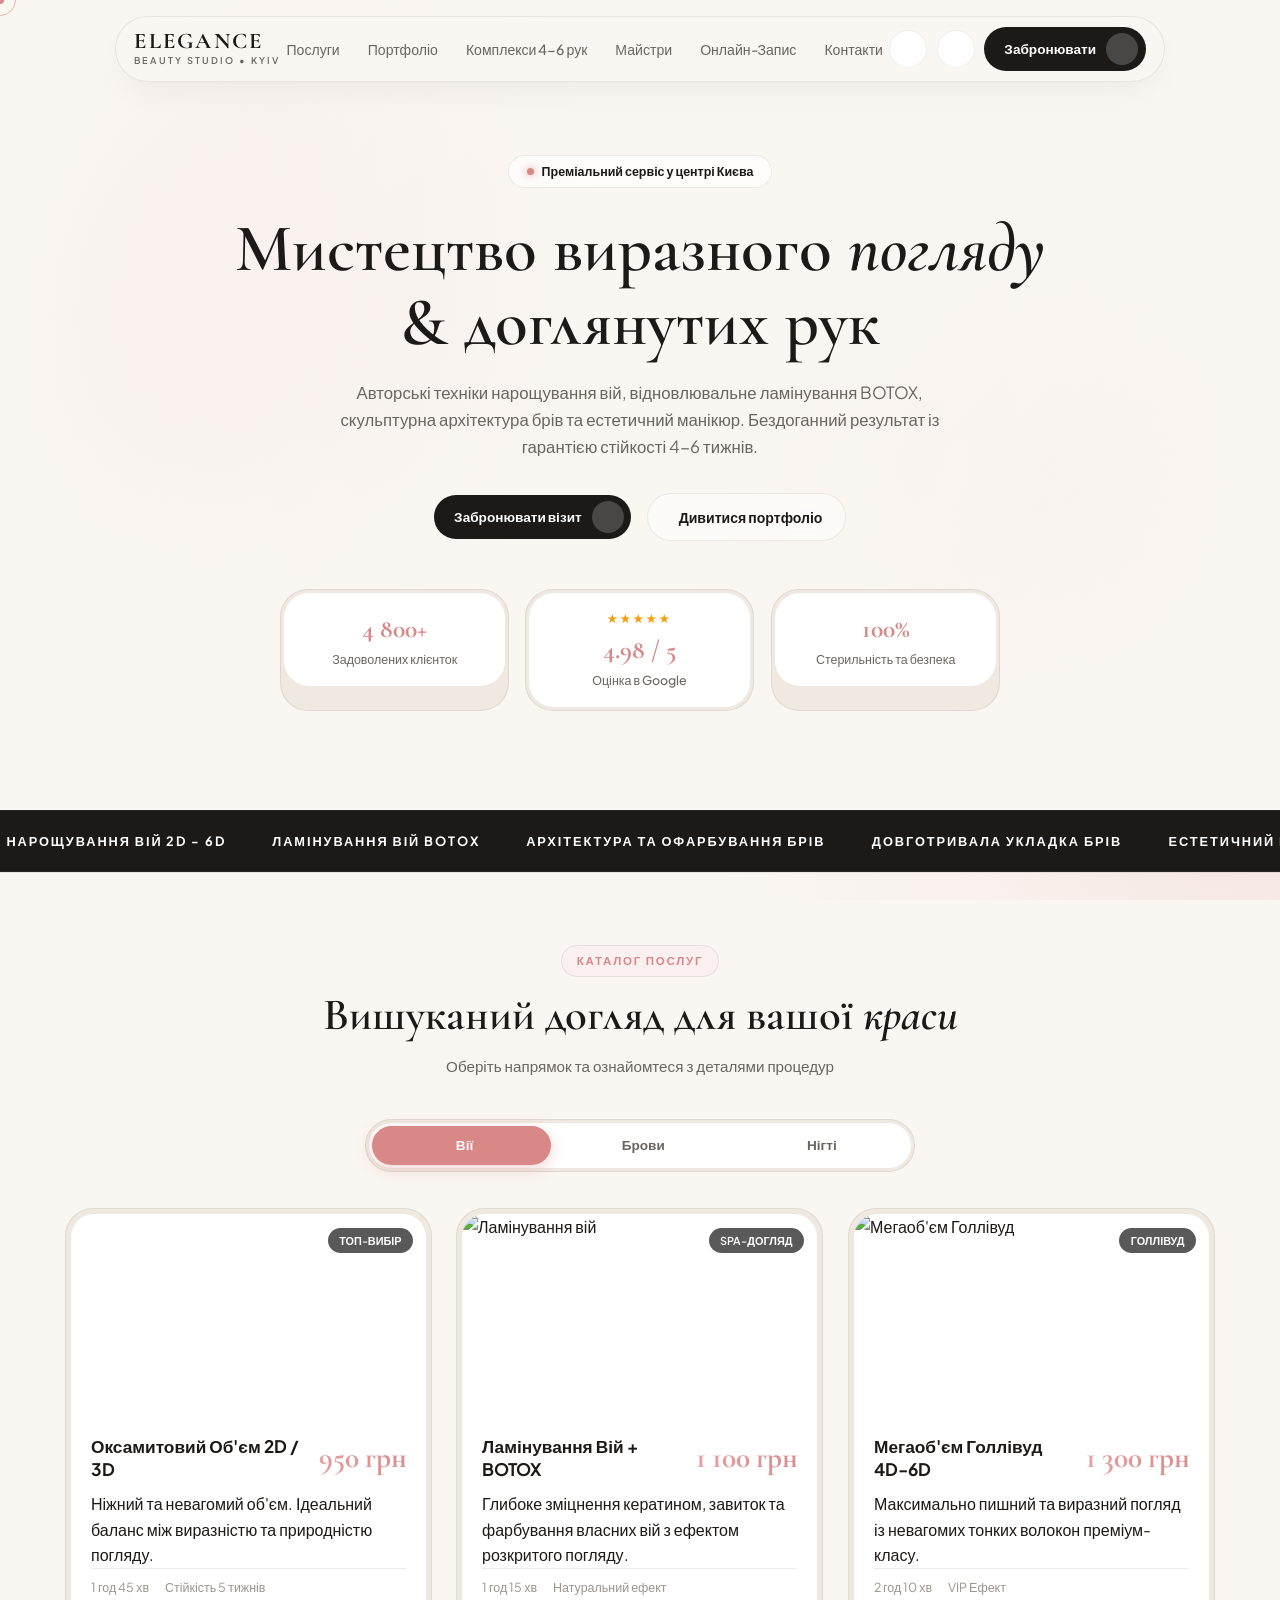
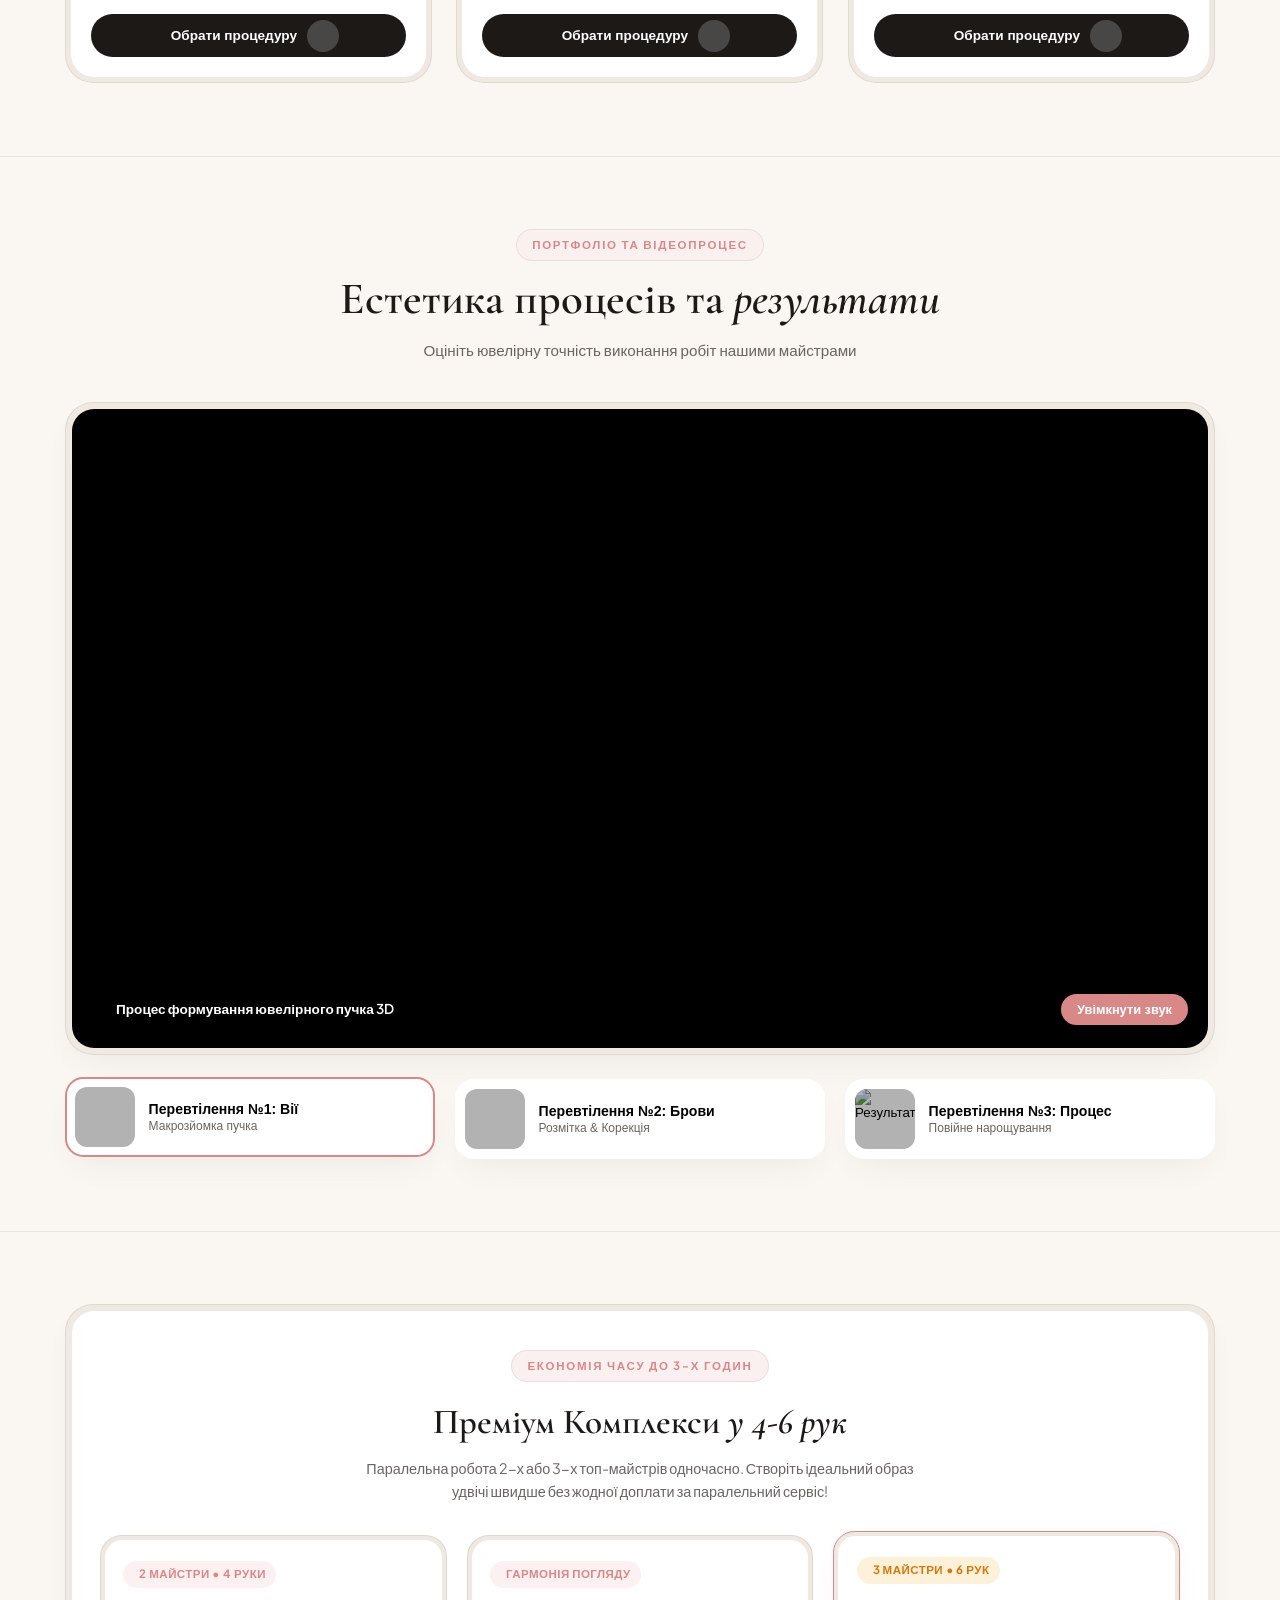
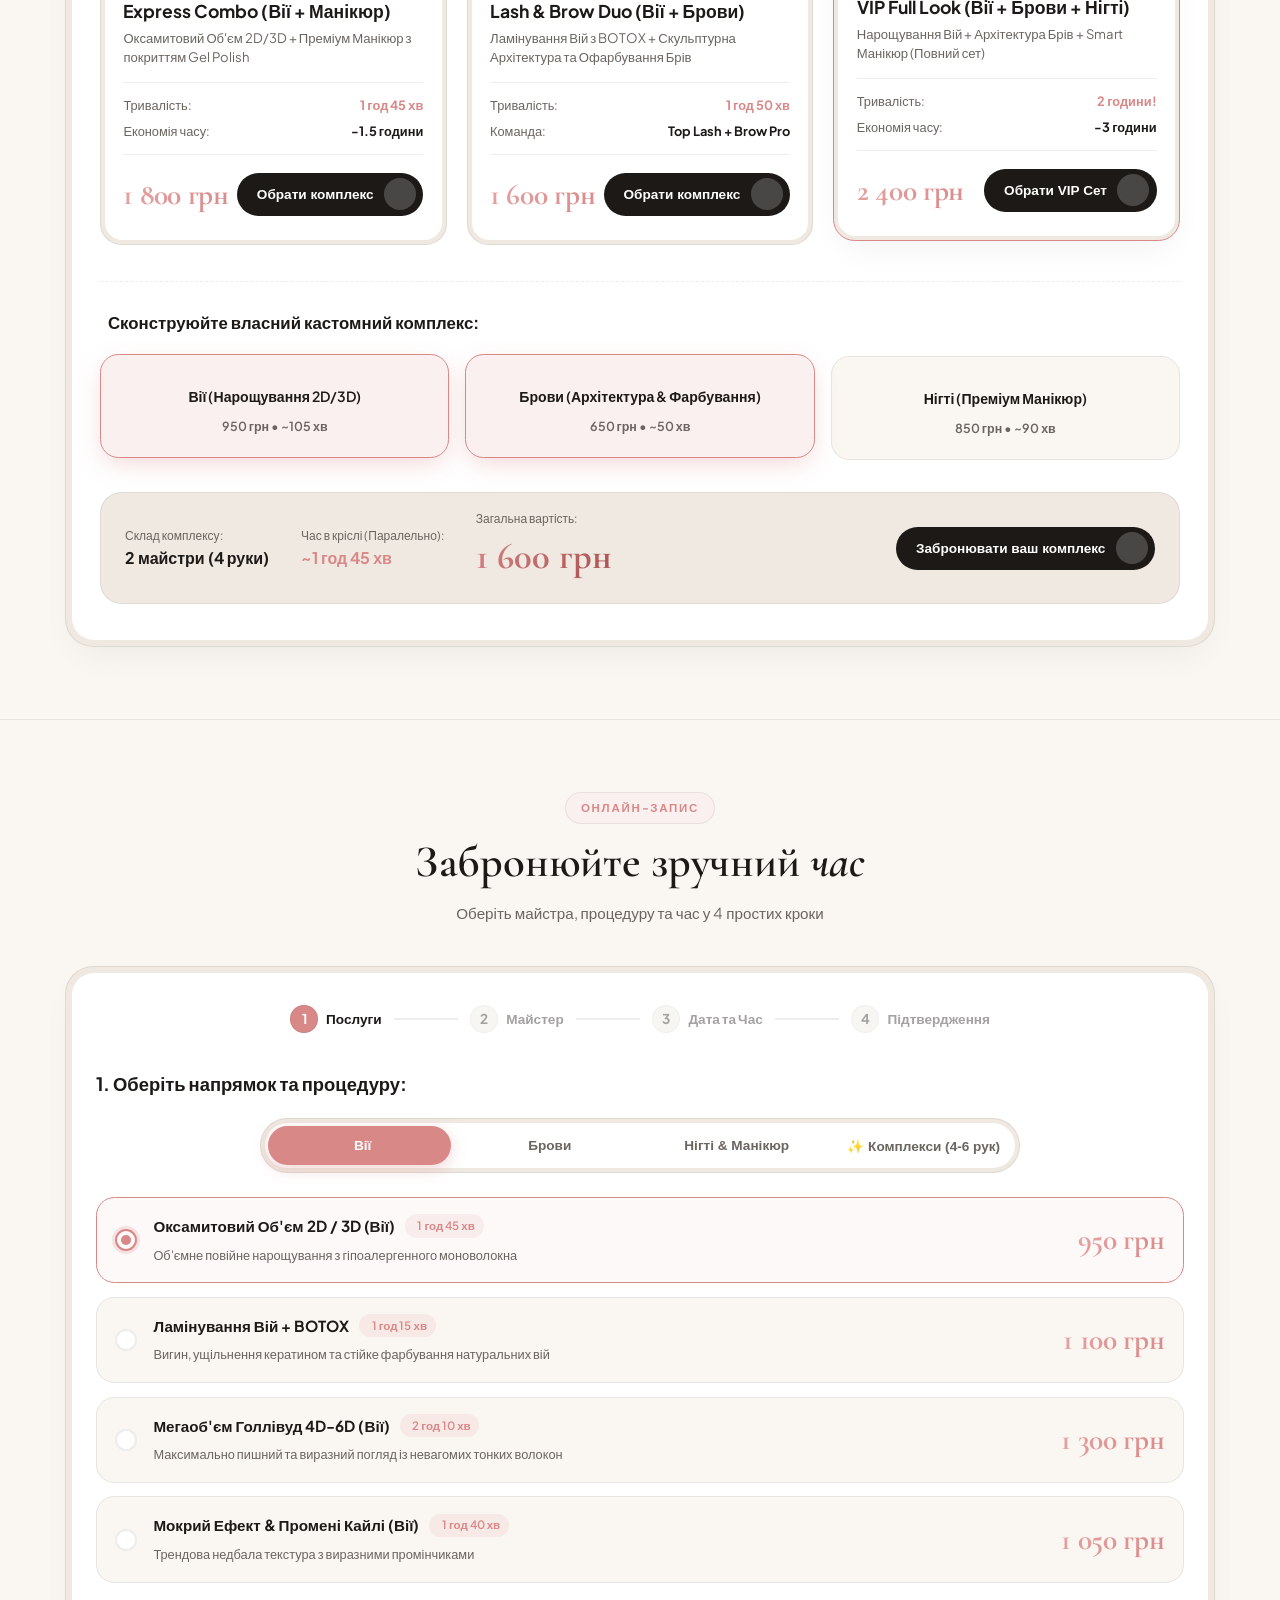
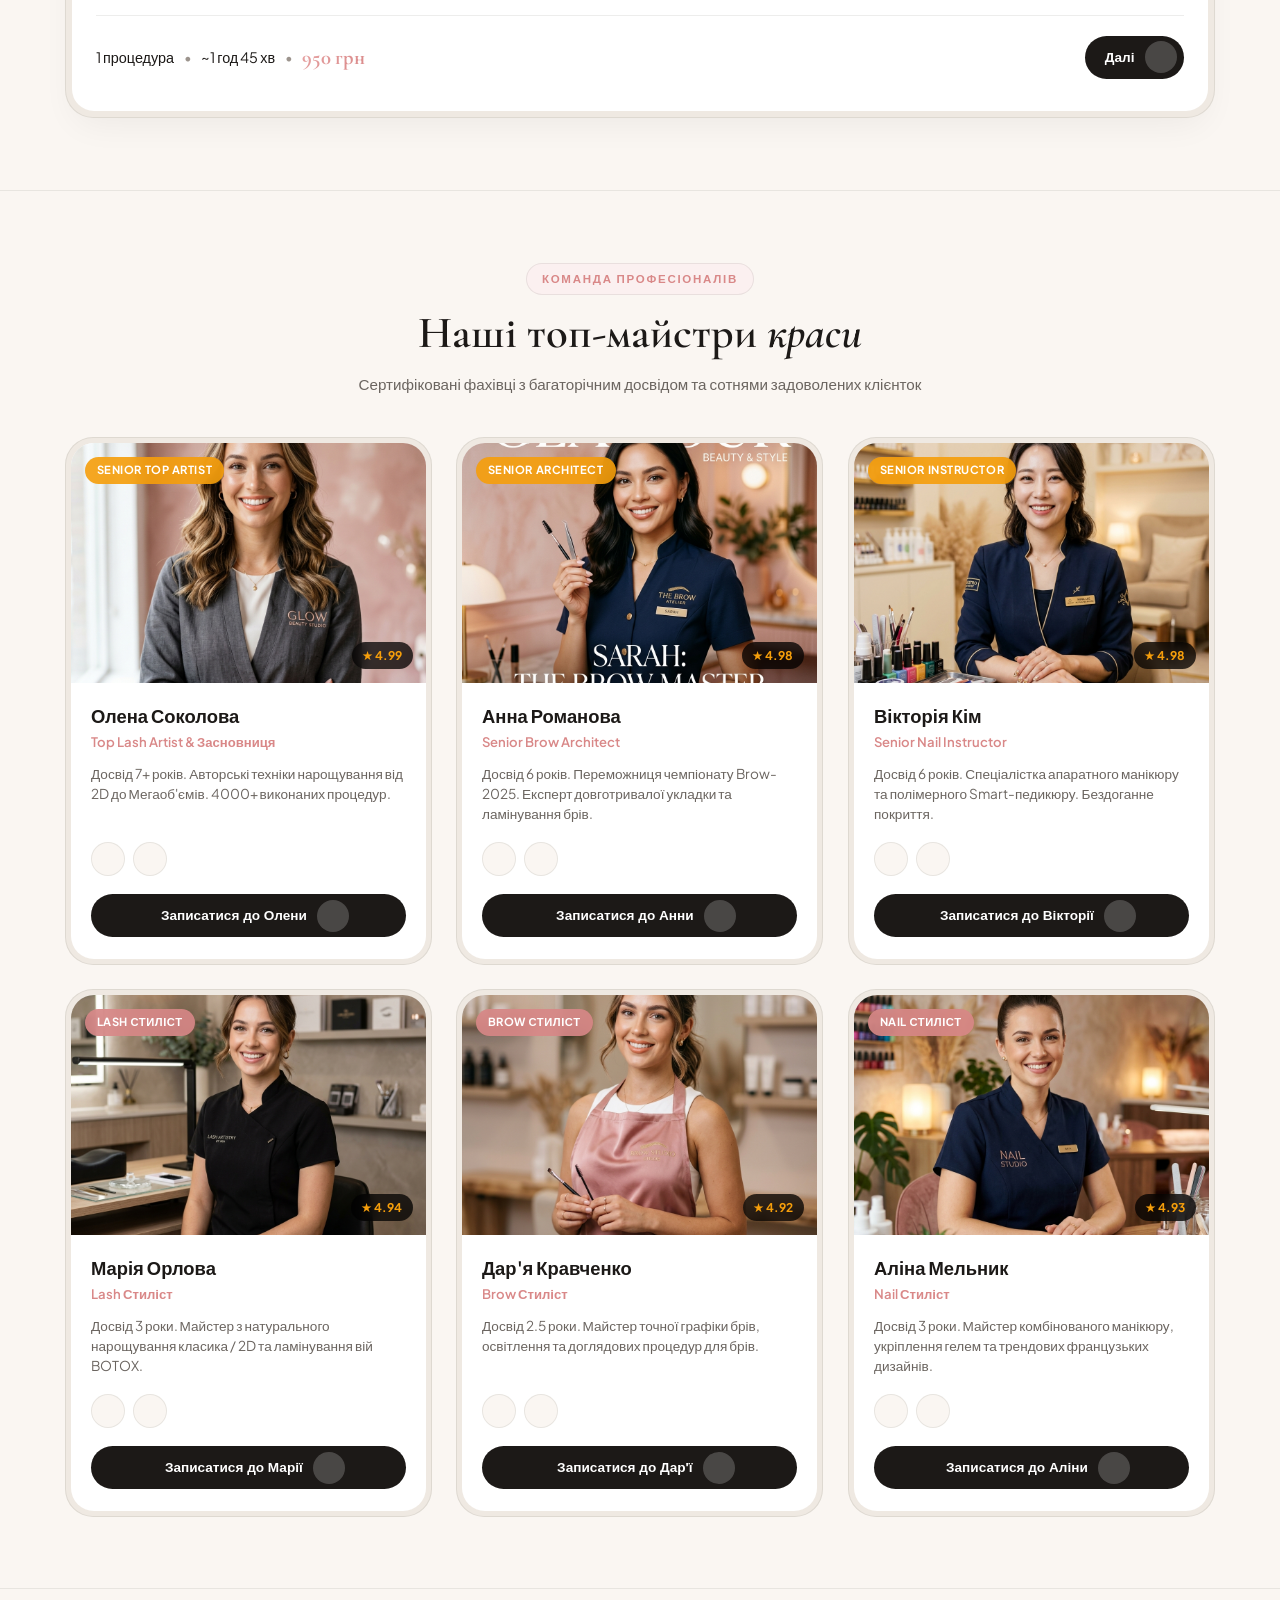
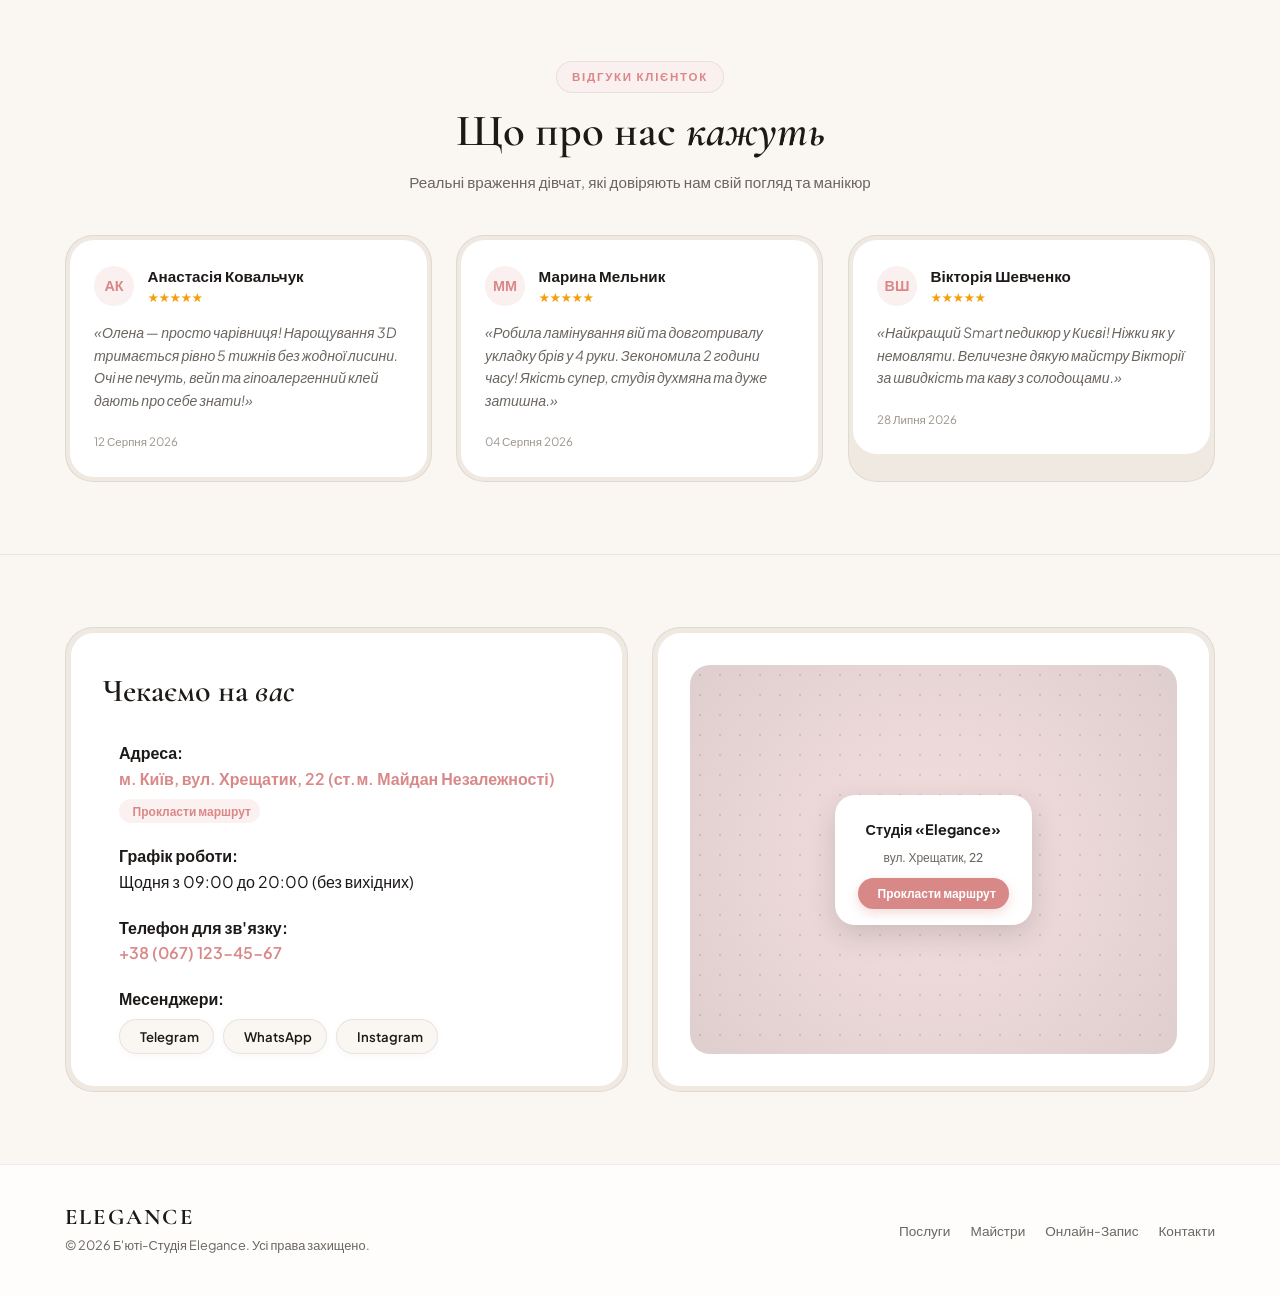
==== commit a0dcbc16: "Update public/index.html" ====
--- a/public/index.html
+++ b/public/index.html
@@ -14,7 +14,7 @@
     <!-- Remix Icon -->
     <link href="https://cdn.jsdelivr.net/npm/remixicon@3.5.0/fonts/remixicon.css" rel="stylesheet">
     
-    <link rel="stylesheet" href="index.css?v=20260807_PARALLEL_COMBOS_v2">
+    <link rel="stylesheet" href="index.css?v=20260807_MOBILE_PERFECT_v3">
 </head>
 <body>
 
--- a/public/index.css
+++ b/public/index.css
@@ -64,11 +64,15 @@
     box-sizing: border-box;
     margin: 0;
     padding: 0;
+    max-width: 100%;
 }
 
 html {
     scroll-behavior: smooth;
     font-size: 16px;
+    overflow-x: hidden !important;
+    width: 100% !important;
+    max-width: 100% !important;
 }
 
 body {
@@ -79,7 +83,10 @@
     color: var(--color-text-main);
     font-family: var(--font-ui-sans);
     line-height: 1.6;
-    overflow-x: hidden;
+    overflow-x: hidden !important;
+    width: 100% !important;
+    max-width: 100% !important;
+    position: relative;
     -webkit-font-smoothing: antialiased;
 }
 
@@ -184,9 +191,7 @@
     border: 1px solid var(--color-border-hairline);
 }
 
-/* ==========================================================================
-   CINEMAGRAPH ANIMATION FOR PROCEDURE PROCESS MEDIA
-   ========================================================================== */
+/* Cinemagraph Media */
 .cinemagraph-media {
     animation: cinemagraphPan 12s ease-in-out infinite alternate;
 }
@@ -797,39 +802,6 @@
     line-height: 1.3;
 }
 
-.service.qr-desc {
-    font-size: 0.75rem;
-    color: var(--color-text-muted);
-    line-height: 1.4;
-    text-align: left;
-}
-
-.ticket-actions-row {
-    display: flex;
-    align-items: center;
-    gap: 0.75rem;
-    margin-top: 1.25rem;
-    justify-content: space-between;
-}
-
-.ticket-actions-row button {
-    flex: 1;
-    font-size: 0.88rem;
-    padding: 0.7rem 1rem;
-    justify-content: center;
-}
-
-.ticket-success-message {
-    text-align: center;
-    color: #10B981;
-    font-weight: 700;
-    font-size: 0.85rem;
-    margin-top: 0.85rem;
-    padding: 0.6rem 0.8rem;
-    background: rgba(16, 185, 129, 0.1);
-    border-radius: var(--radius-btn);
-}
-
 .service-meta {
     display: flex;
     align-items: center;
@@ -1062,9 +1034,11 @@
     align-items: center;
     justify-content: space-between;
     padding: 1rem 1.5rem;
-    border-radius: var(--radius-btn);
+    border-radius: 1.35rem;
     background: var(--color-bg-card-shell);
     border: 1px solid var(--color-border-hairline);
+    width: 100%;
+    box-sizing: border-box;
 }
 
 /* Combo Cards Grid in Calculator Section */
@@ -1792,7 +1766,7 @@
 .overtime-alert-box {
     margin-top: 1.1rem;
     padding: 1.1rem 1.25rem;
-    border-radius: 1rem !important; /* Устанавливаем четкие прямоугольные углы 16px */
+    border-radius: 1rem !important;
     background: rgba(245, 158, 11, 0.08);
     border: 1px solid rgba(245, 158, 11, 0.35);
     font-size: 0.85rem;
@@ -2609,7 +2583,6 @@
     .gallery-thumbs-row { grid-template-columns: 1fr; }
     .options-grid { grid-template-columns: 1fr; }
     .masters-grid { grid-template-columns: 1fr; }
-    .masters-showcase-grid { grid-template-columns: repeat(2, 1fr); }
     .calendar-time-picker { grid-template-columns: 1fr; }
     .reviews-grid { grid-template-columns: 1fr; }
     .contacts-grid { grid-template-columns: 1fr; }
@@ -2617,8 +2590,21 @@
 }
 
 @media (max-width: 768px) {
+    html, body {
+        overflow-x: hidden !important;
+        width: 100% !important;
+        max-width: 100% !important;
+    }
+
     section {
-        padding: 2.5rem 1rem;
+        padding: 2.25rem 0.85rem;
+        overflow-x: hidden;
+    }
+
+    .section-container {
+        padding: 0 0.25rem;
+        max-width: 100%;
+        overflow-x: hidden;
     }
 
     .hero-section {
@@ -2628,11 +2614,11 @@
     }
 
     .hero-heading {
-        font-size: clamp(2rem, 8vw, 3rem);
+        font-size: clamp(1.9rem, 7.5vw, 2.8rem);
     }
 
     .hero-description {
-        font-size: 0.95rem;
+        font-size: 0.92rem;
         margin-bottom: 1.5rem;
     }
 
@@ -2650,6 +2636,124 @@
     .hero-stats-grid {
         grid-template-columns: 1fr;
         gap: 0.75rem;
+    }
+
+    /* Horizontal Swipeable Touch Slider for Combo Cards in Calculator Section */
+    .combo-cards-grid {
+        display: flex !important;
+        flex-wrap: nowrap !important;
+        overflow-x: auto !important;
+        scroll-snap-type: x mandatory !important;
+        -webkit-overflow-scrolling: touch !important;
+        gap: 0.85rem !important;
+        padding: 0.4rem 0.25rem 1rem !important;
+        margin-left: -0.25rem !important;
+        margin-right: -0.25rem !important;
+        margin-bottom: 1.5rem !important;
+        scrollbar-width: none !important;
+    }
+
+    .combo-cards-grid::-webkit-scrollbar {
+        display: none !important;
+    }
+
+    .combo-card-shell {
+        flex: 0 0 86% !important;
+        min-width: 270px !important;
+        max-width: 320px !important;
+        scroll-snap-align: center !important;
+        box-sizing: border-box !important;
+    }
+
+    .custom-builder-box {
+        margin-top: 1.5rem;
+        padding-top: 1.25rem;
+    }
+
+    /* Perfect Rectangular Mobile Result Bar */
+    .quiz-result-bar {
+        flex-direction: column !important;
+        gap: 1.15rem !important;
+        padding: 1.25rem 1rem !important;
+        align-items: stretch !important;
+        text-align: left !important;
+        border-radius: 1.25rem !important;
+        width: 100% !important;
+        box-sizing: border-box !important;
+    }
+
+    .result-details {
+        display: flex !important;
+        flex-direction: column !important;
+        gap: 0.75rem !important;
+        width: 100% !important;
+        justify-content: flex-start !important;
+    }
+
+    .result-item {
+        display: flex !important;
+        flex-direction: row !important;
+        align-items: center !important;
+        justify-content: space-between !important;
+        width: 100% !important;
+        padding-bottom: 0.5rem !important;
+        border-bottom: 1px dashed var(--color-border-hairline) !important;
+    }
+
+    .result-item:last-child {
+        border-bottom: none !important;
+        padding-bottom: 0 !important;
+    }
+
+    .result-label {
+        font-size: 0.82rem !important;
+        color: var(--color-text-muted) !important;
+        white-space: nowrap !important;
+    }
+
+    .result-value {
+        font-size: 0.95rem !important;
+        font-weight: 700 !important;
+        white-space: nowrap !important;
+        text-align: right !important;
+    }
+
+    .result-value.price-total {
+        font-size: 1.6rem !important;
+        color: var(--color-pink-primary) !important;
+    }
+
+    #btnBookCustomCombo {
+        width: 100% !important;
+        justify-content: center !important;
+    }
+
+    /* Horizontal Touch Scroll for Booking Category Tabs */
+    .b-cat-tabs-bezel {
+        max-width: 100% !important;
+        width: 100% !important;
+        overflow: hidden !important;
+        box-sizing: border-box !important;
+    }
+
+    .b-cat-tabs-core {
+        display: flex !important;
+        overflow-x: auto !important;
+        -webkit-overflow-scrolling: touch !important;
+        gap: 0.35rem !important;
+        padding: 4px !important;
+        scrollbar-width: none !important;
+    }
+
+    .b-cat-tabs-core::-webkit-scrollbar {
+        display: none !important;
+    }
+
+    .b-cat-btn {
+        flex: 0 0 auto !important;
+        white-space: nowrap !important;
+        padding: 0.65rem 0.95rem !important;
+        font-size: 0.82rem !important;
     }
 
     .services-tabs-core {
@@ -2657,24 +2761,18 @@
         overflow-x: auto;
         padding: 4px;
         gap: 4px;
+        scrollbar-width: none;
+    }
+
+    .services-tabs-core::-webkit-scrollbar {
+        display: none;
     }
 
     .tab-btn {
-        flex: 1;
+        flex: 0 0 auto;
         white-space: nowrap;
-        padding: 0.6rem 0.75rem;
-        font-size: 0.8rem;
-    }
-
-    .quiz-result-bar {
-        flex-direction: column;
-        gap: 1rem;
-        align-items: stretch;
-        text-align: center;
-    }
-
-    .result-details {
-        justify-content: space-around;
+        padding: 0.6rem 0.85rem;
+        font-size: 0.82rem;
     }
 
     .booking-widget-core {
@@ -2704,10 +2802,6 @@
 
     .time-slots-grid {
         grid-template-columns: repeat(2, 1fr);
-    }
-
-    .masters-showcase-grid {
-        grid-template-columns: 1fr;
     }
 
     .booking-footer {
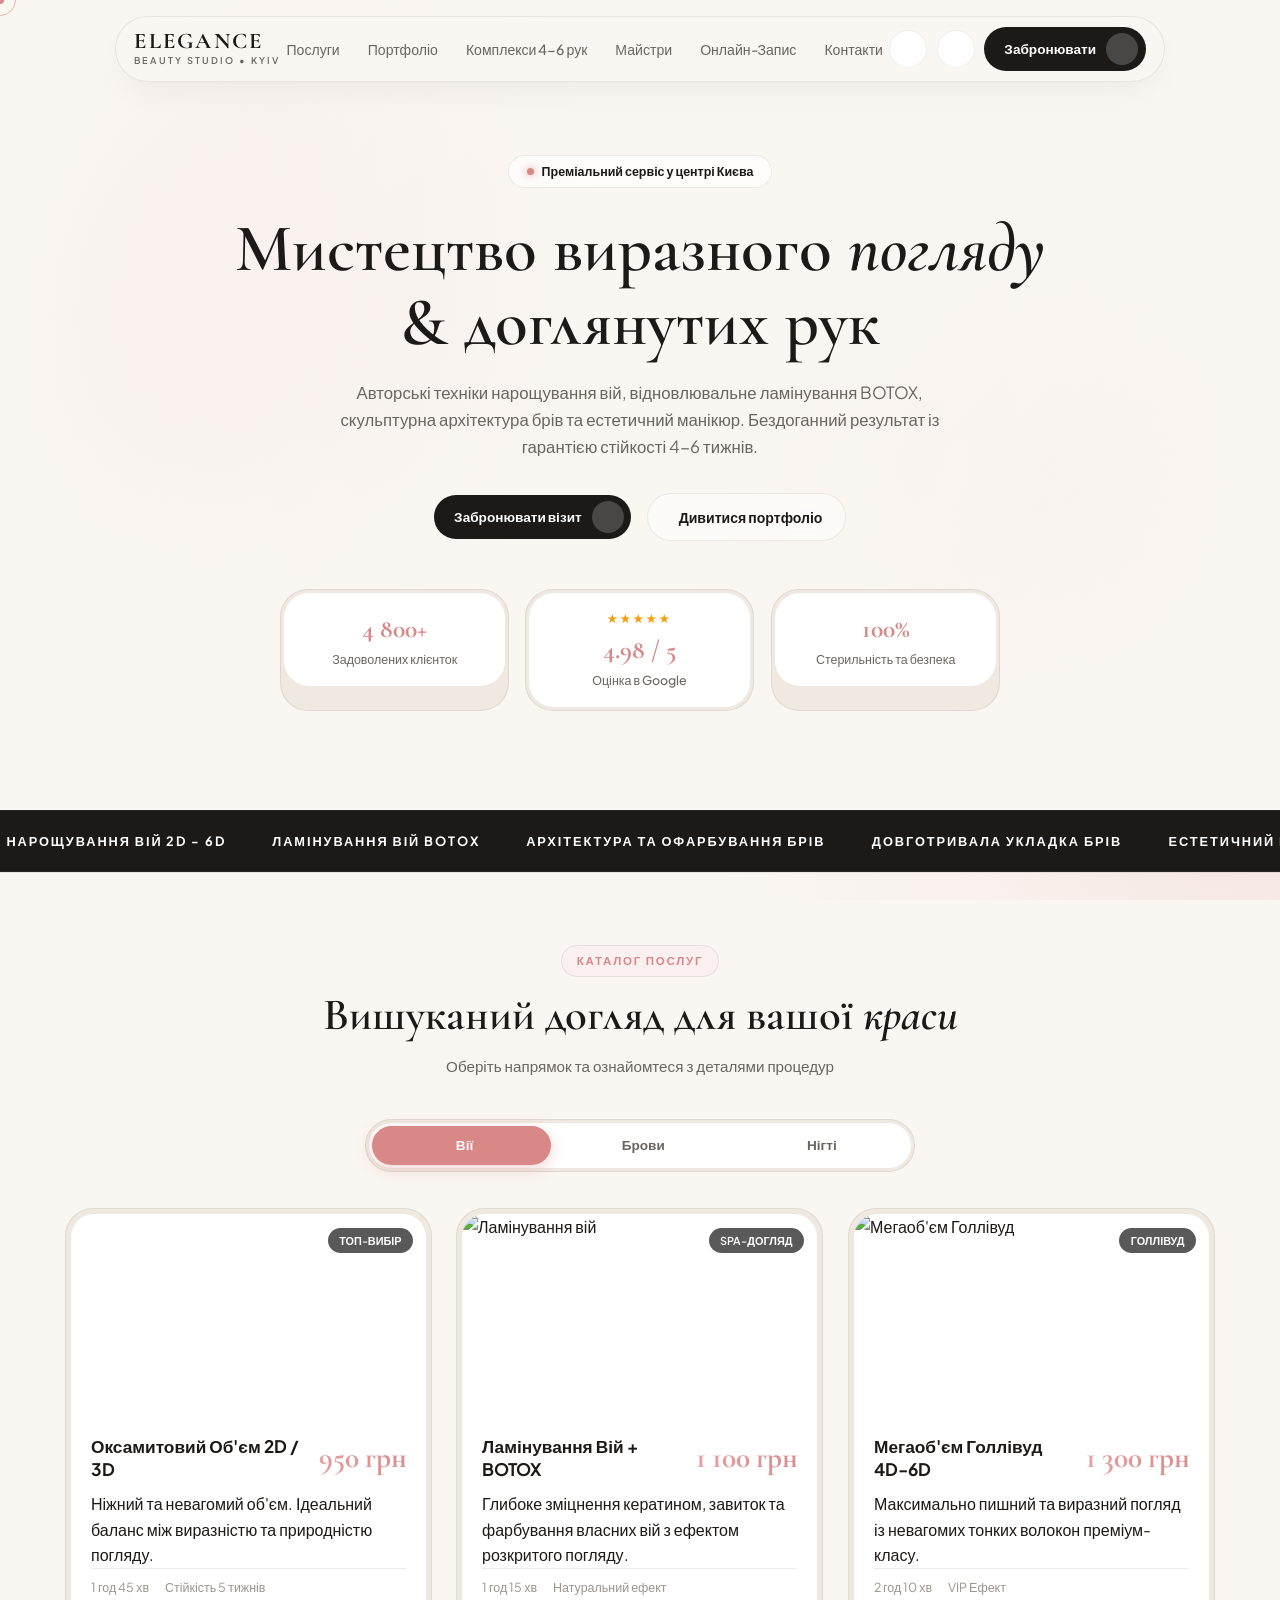
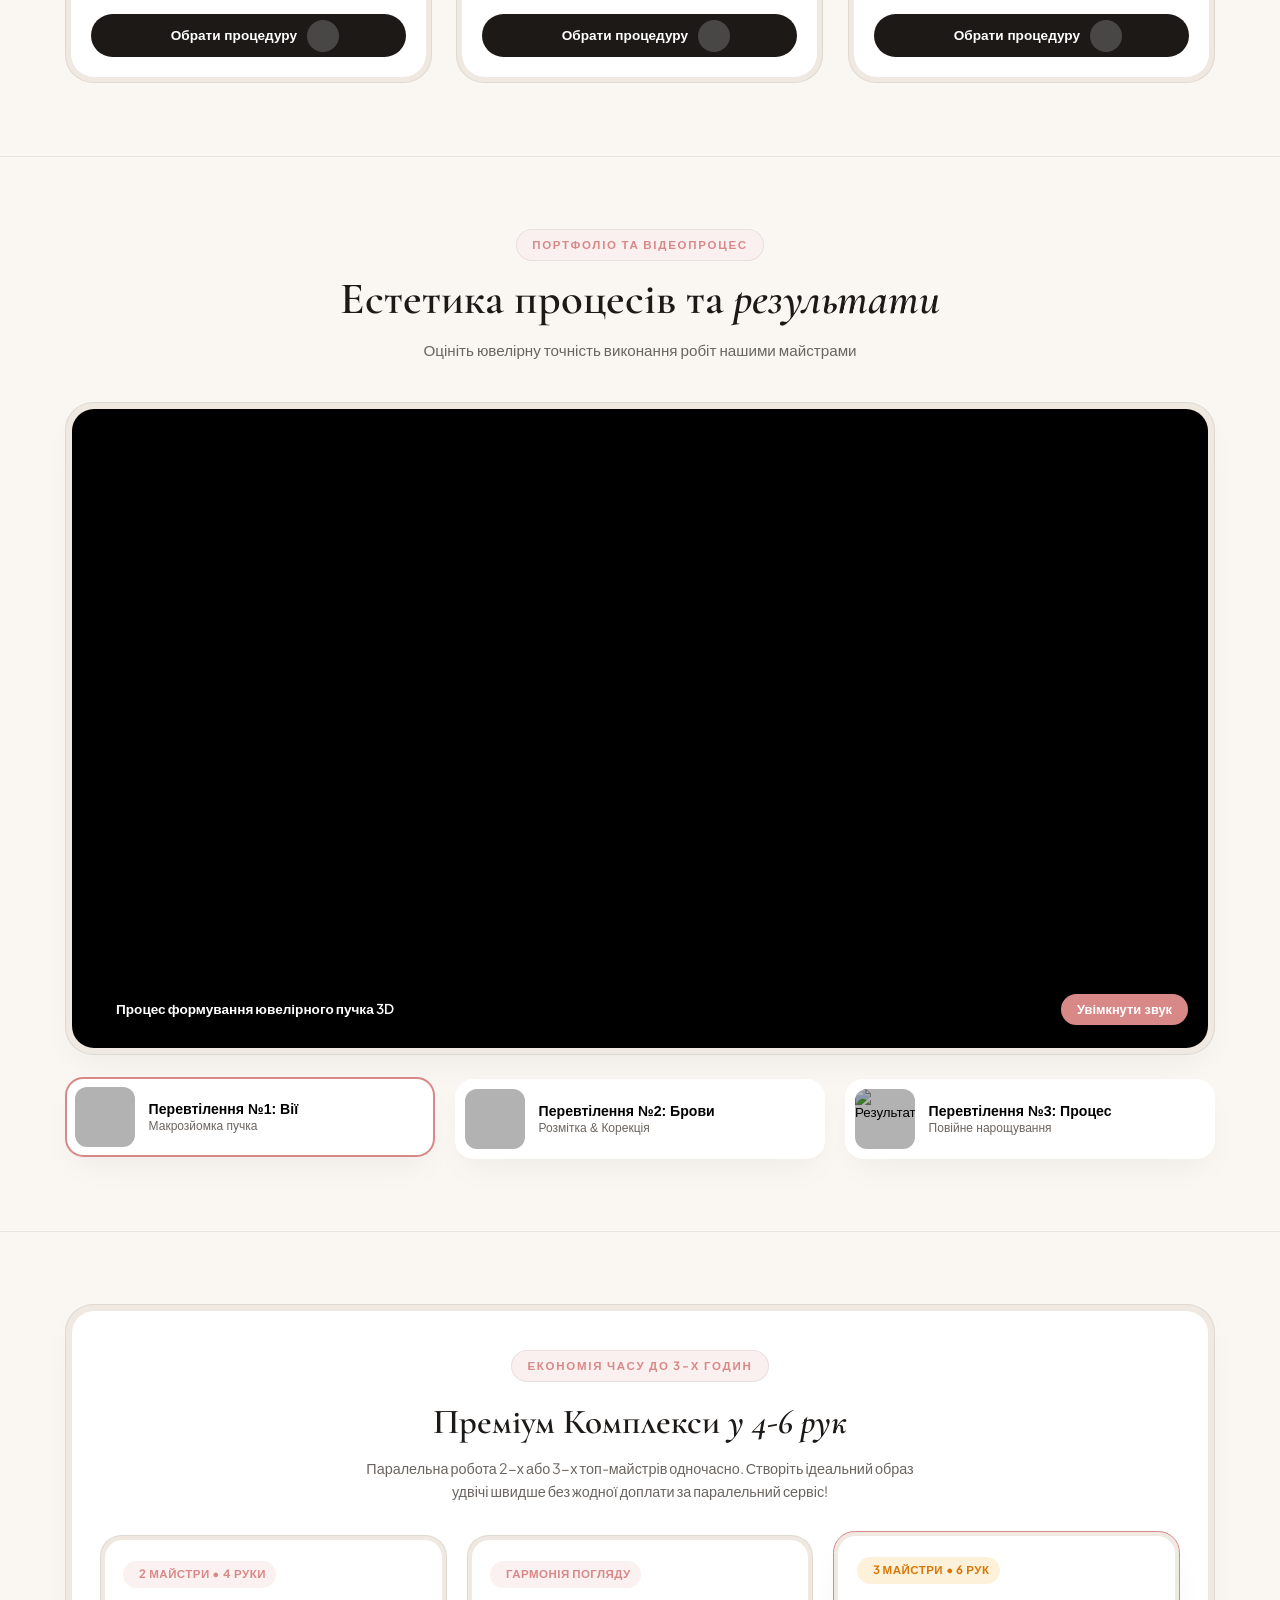
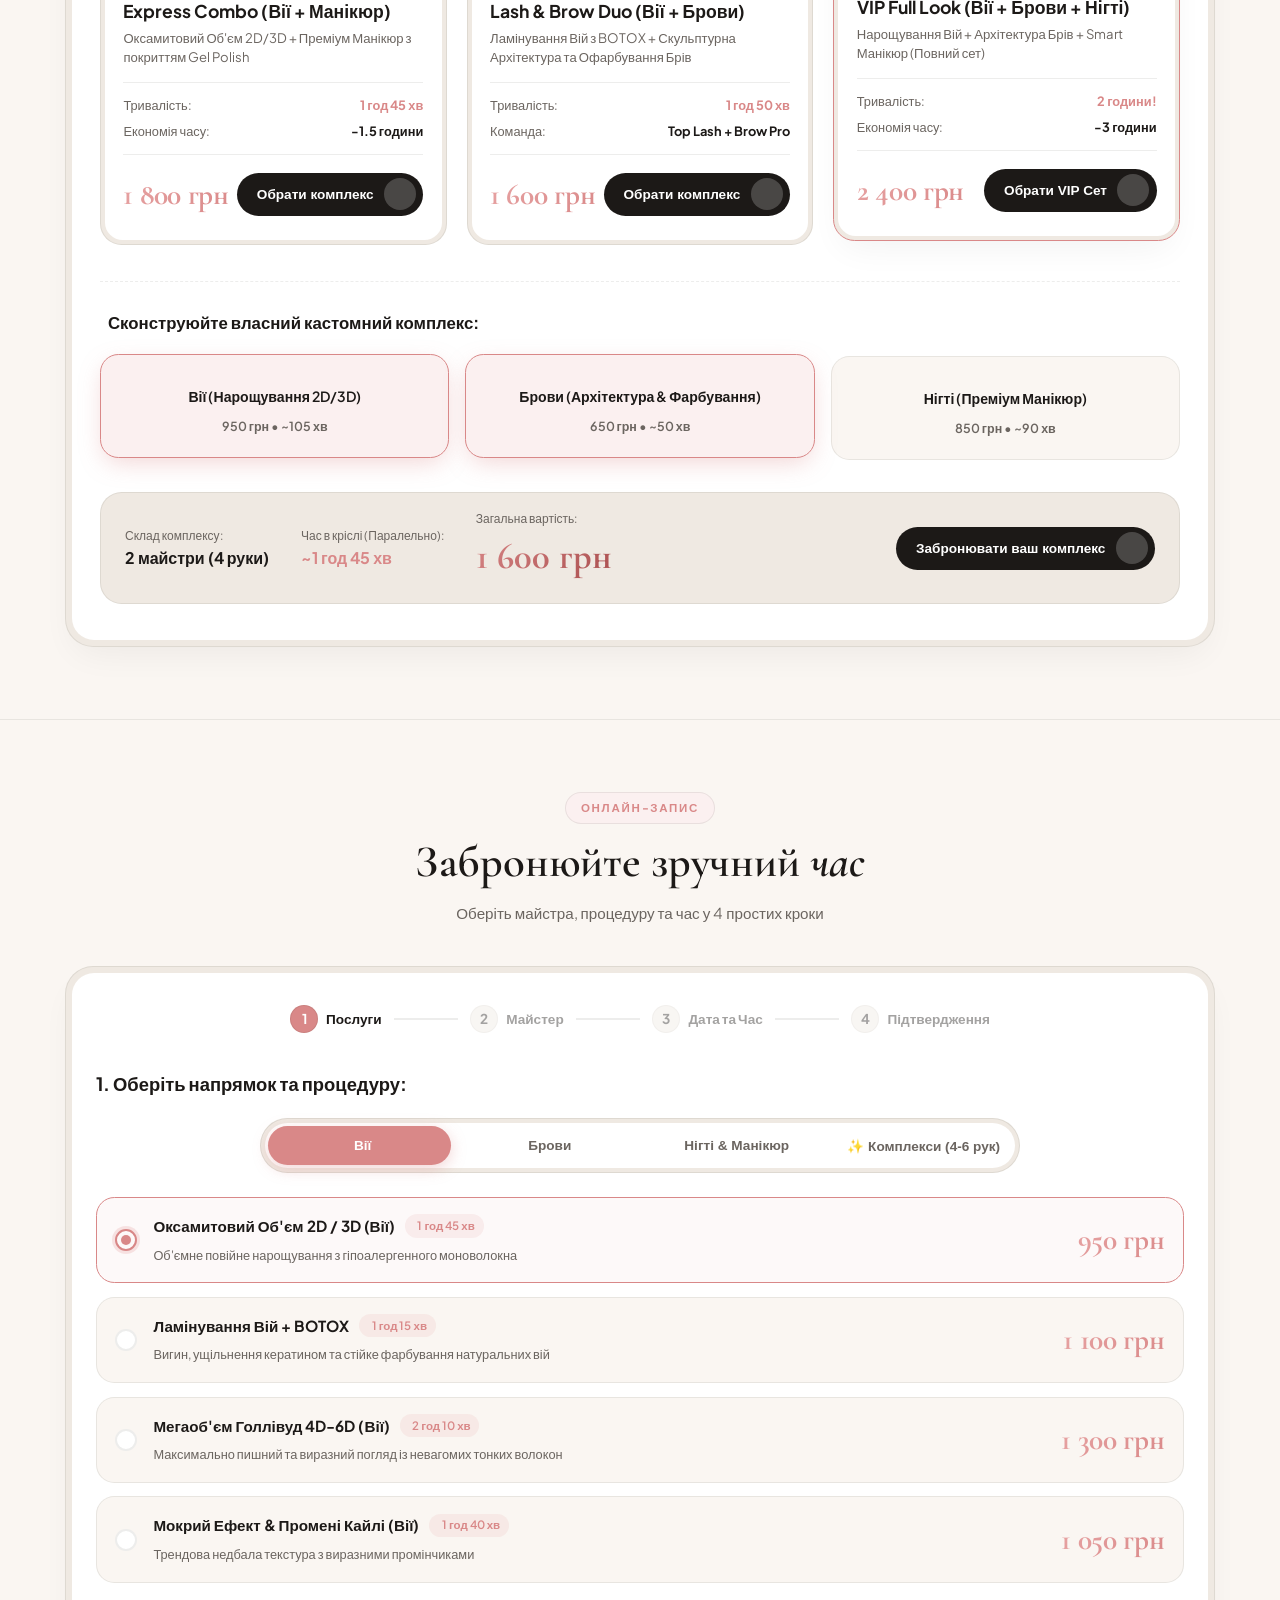
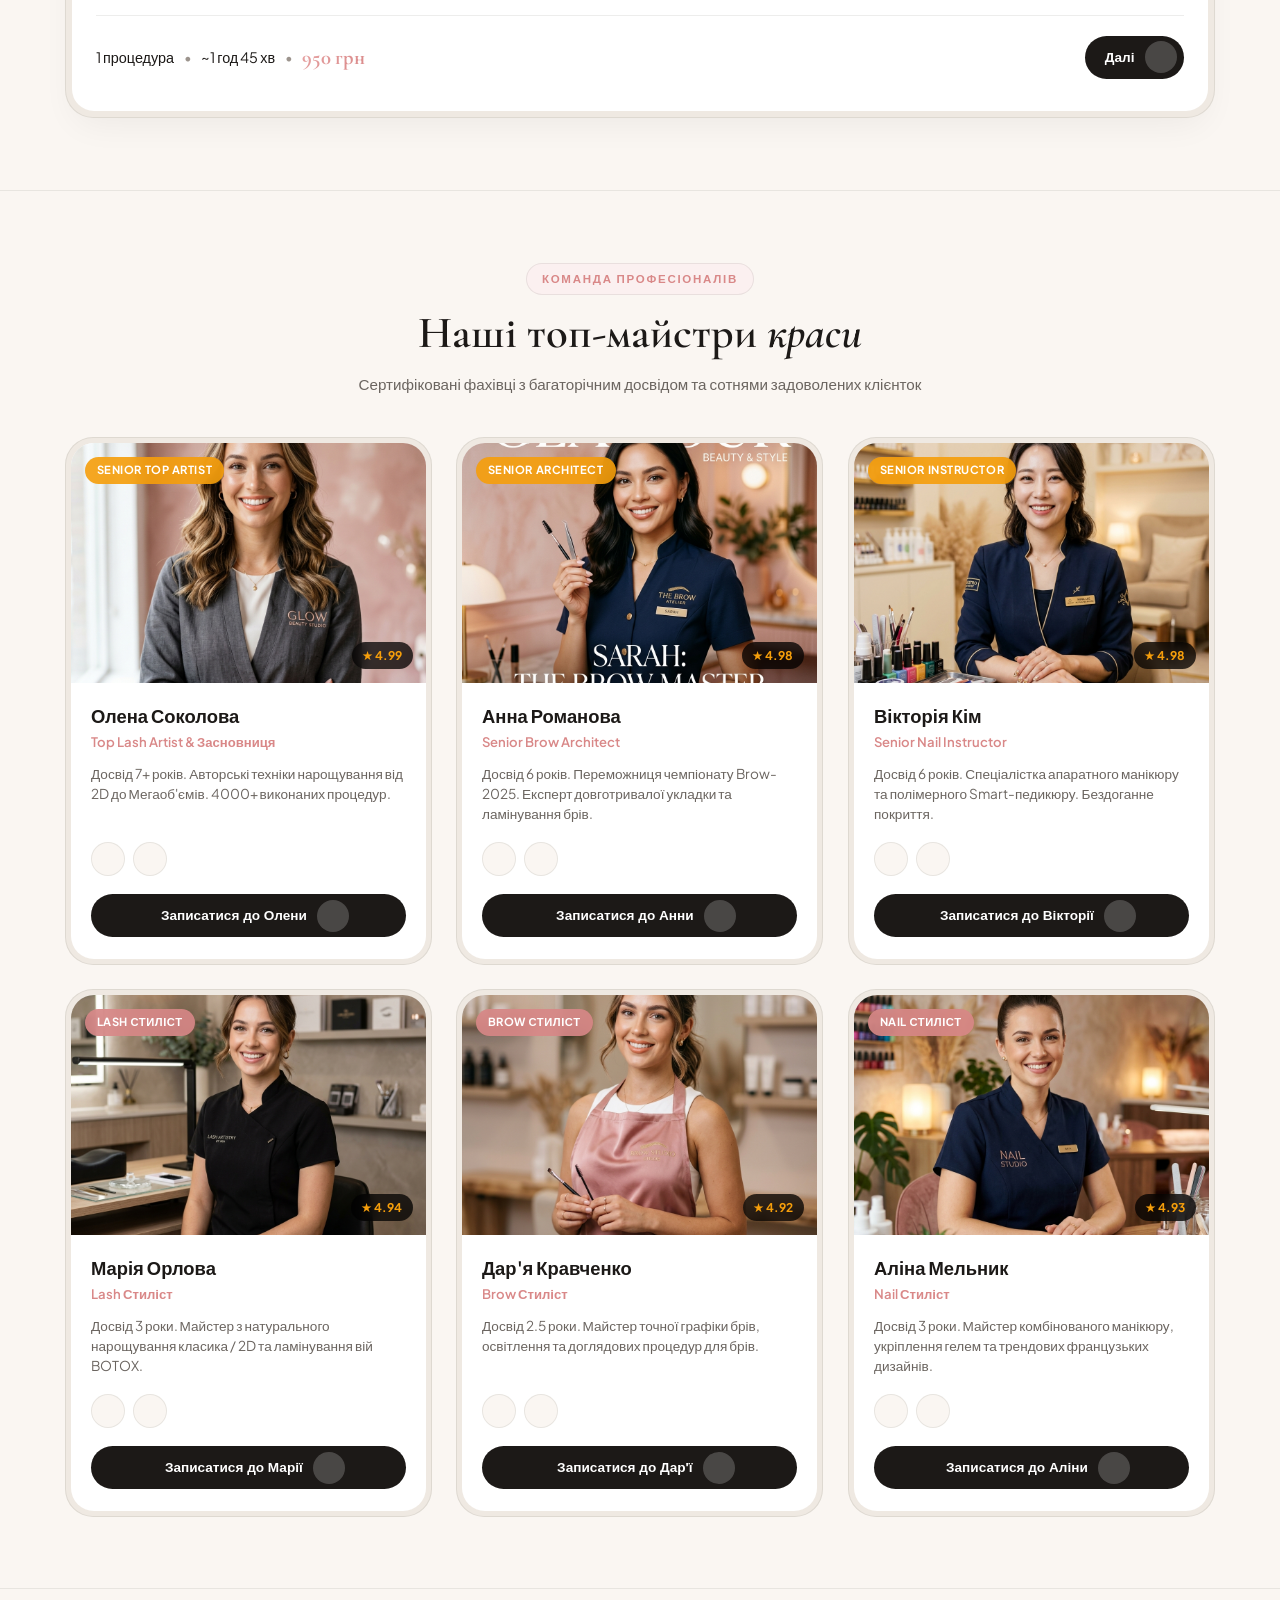
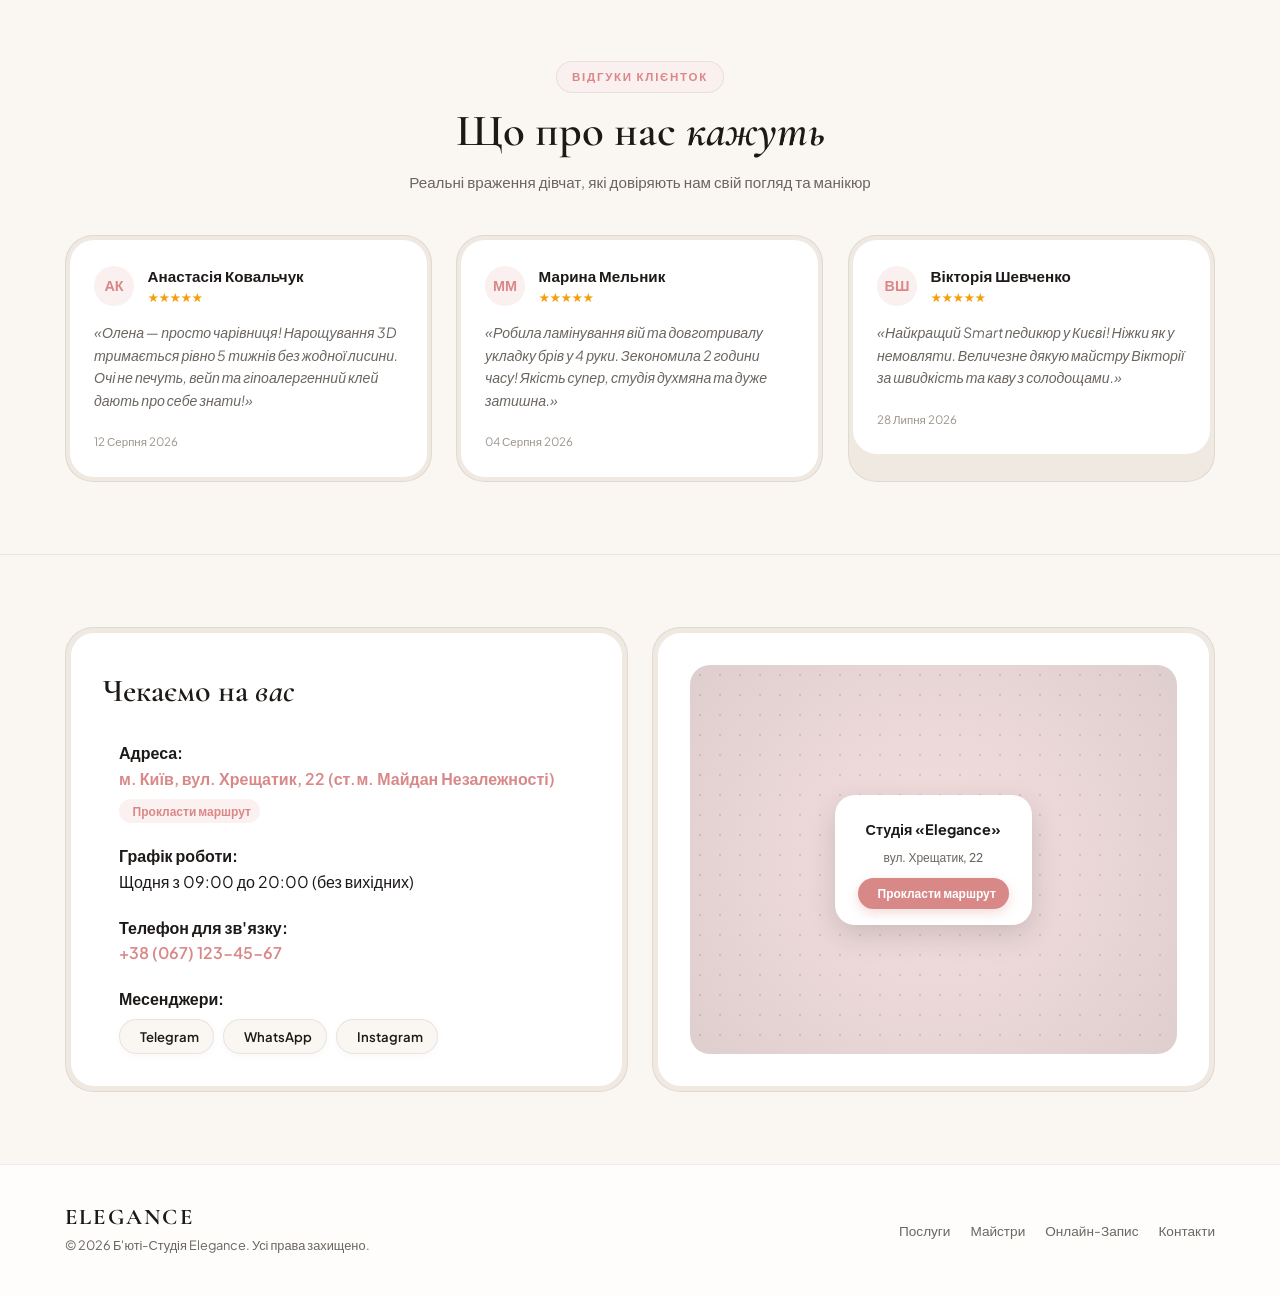
==== commit 3edcc5cf: "Update public/index.html" ====
--- a/public/index.html
+++ b/public/index.html
@@ -14,7 +14,7 @@
     <!-- Remix Icon -->
     <link href="https://cdn.jsdelivr.net/npm/remixicon@3.5.0/fonts/remixicon.css" rel="stylesheet">
     
-    <link rel="stylesheet" href="index.css?v=20260807_MOBILE_PERFECT_v3">
+    <link rel="stylesheet" href="index.css?v=20260807_MOBILE_CONTAINMENT_v4">
 </head>
 <body>
 
--- a/public/index.css
+++ b/public/index.css
@@ -954,12 +954,18 @@
     border-radius: var(--radius-outer);
     border: 1px solid var(--color-border-hairline);
     box-shadow: var(--shadow-ambient);
+    max-width: 100%;
+    overflow: hidden;
+    box-sizing: border-box;
 }
 
 .calculator-core {
     background: var(--color-bg-card-core);
     border-radius: calc(var(--radius-outer) - 6px);
     padding: 2.25rem 1.75rem;
+    max-width: 100%;
+    overflow: hidden;
+    box-sizing: border-box;
 }
 
 .quiz-header {
@@ -2638,6 +2644,20 @@
         gap: 0.75rem;
     }
 
+    .calculator-shell {
+        padding: 4px !important;
+        overflow: hidden !important;
+        width: 100% !important;
+        box-sizing: border-box !important;
+    }
+
+    .calculator-core {
+        padding: 1.25rem 0.85rem !important;
+        overflow: hidden !important;
+        width: 100% !important;
+        box-sizing: border-box !important;
+    }
+
     /* Horizontal Swipeable Touch Slider for Combo Cards in Calculator Section */
     .combo-cards-grid {
         display: flex !important;
@@ -2646,10 +2666,13 @@
         scroll-snap-type: x mandatory !important;
         -webkit-overflow-scrolling: touch !important;
         gap: 0.85rem !important;
-        padding: 0.4rem 0.25rem 1rem !important;
-        margin-left: -0.25rem !important;
-        margin-right: -0.25rem !important;
+        padding: 0.4rem 0.1rem 1rem !important;
+        margin-left: 0 !important;
+        margin-right: 0 !important;
         margin-bottom: 1.5rem !important;
+        width: 100% !important;
+        max-width: 100% !important;
+        box-sizing: border-box !important;
         scrollbar-width: none !important;
     }
 
@@ -2658,9 +2681,9 @@
     }
 
     .combo-card-shell {
-        flex: 0 0 86% !important;
-        min-width: 270px !important;
-        max-width: 320px !important;
+        flex: 0 0 85% !important;
+        min-width: 250px !important;
+        max-width: 285px !important;
         scroll-snap-align: center !important;
         box-sizing: border-box !important;
     }
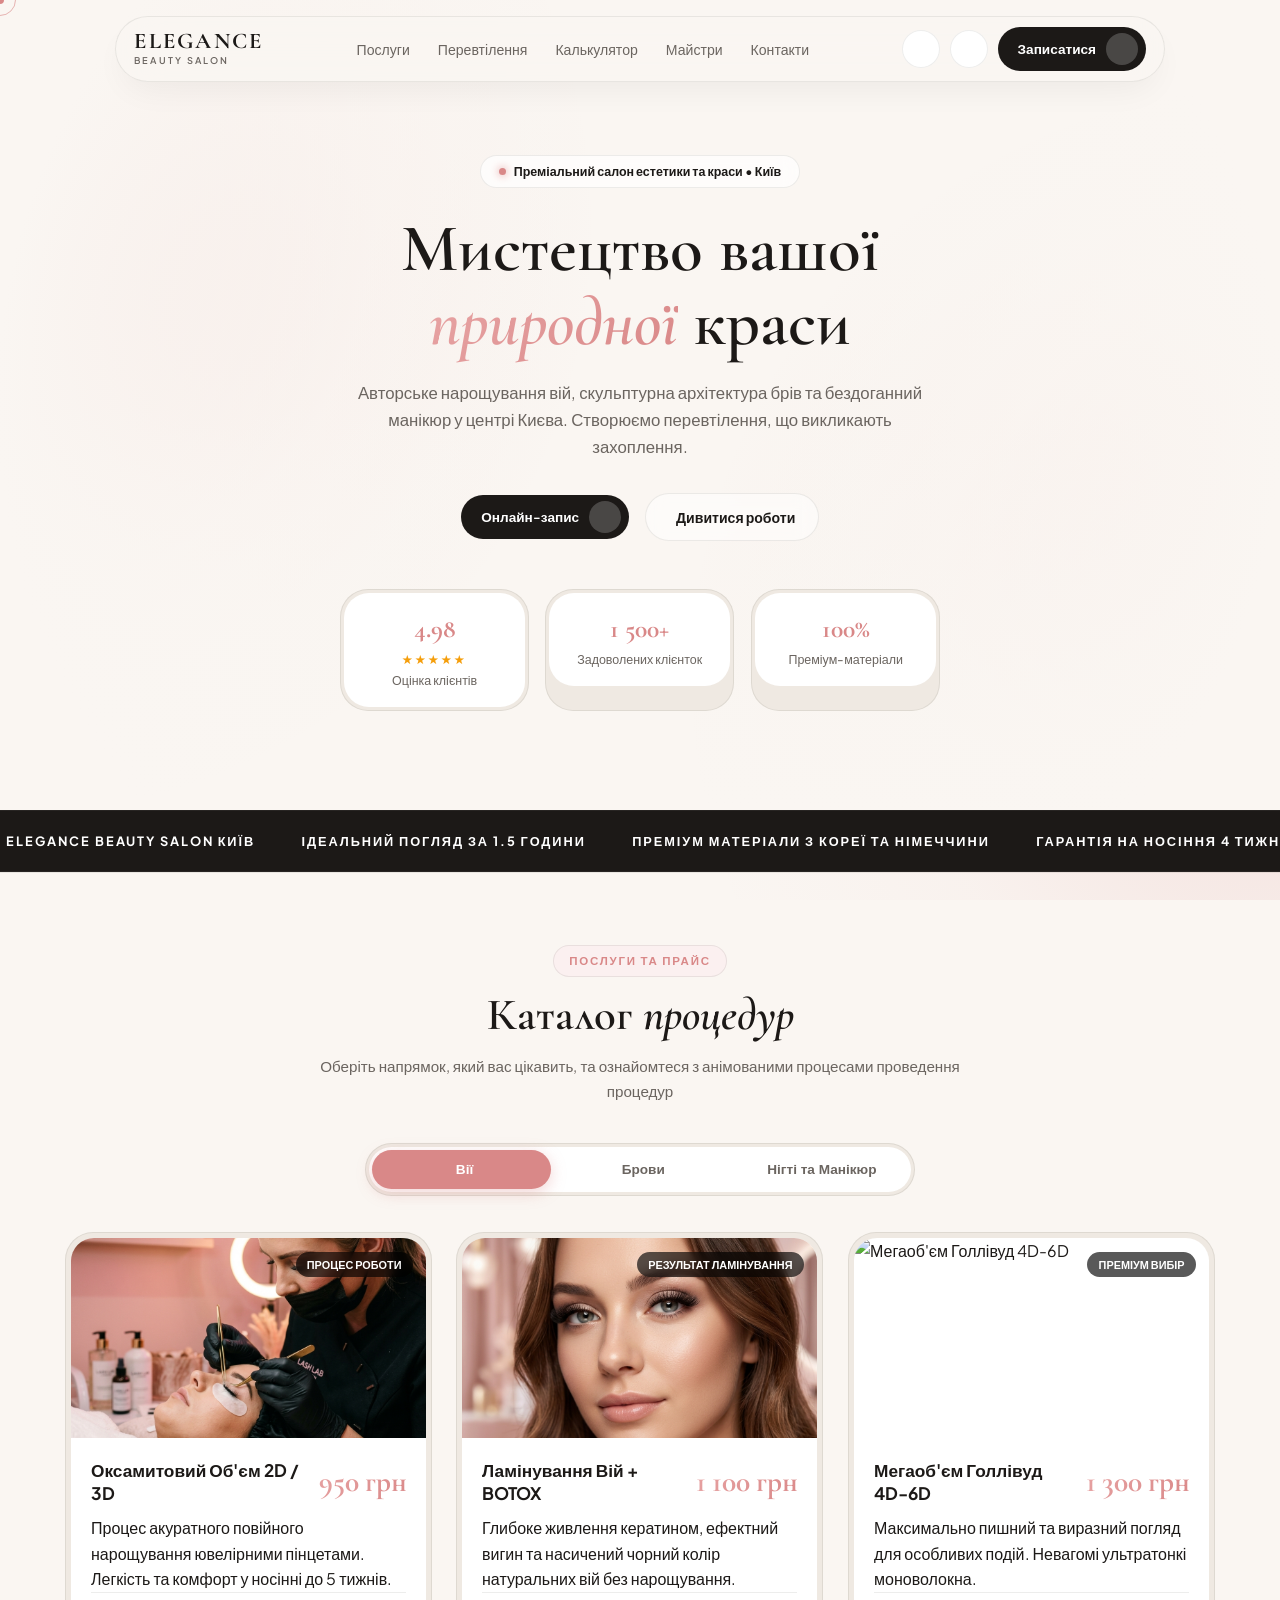
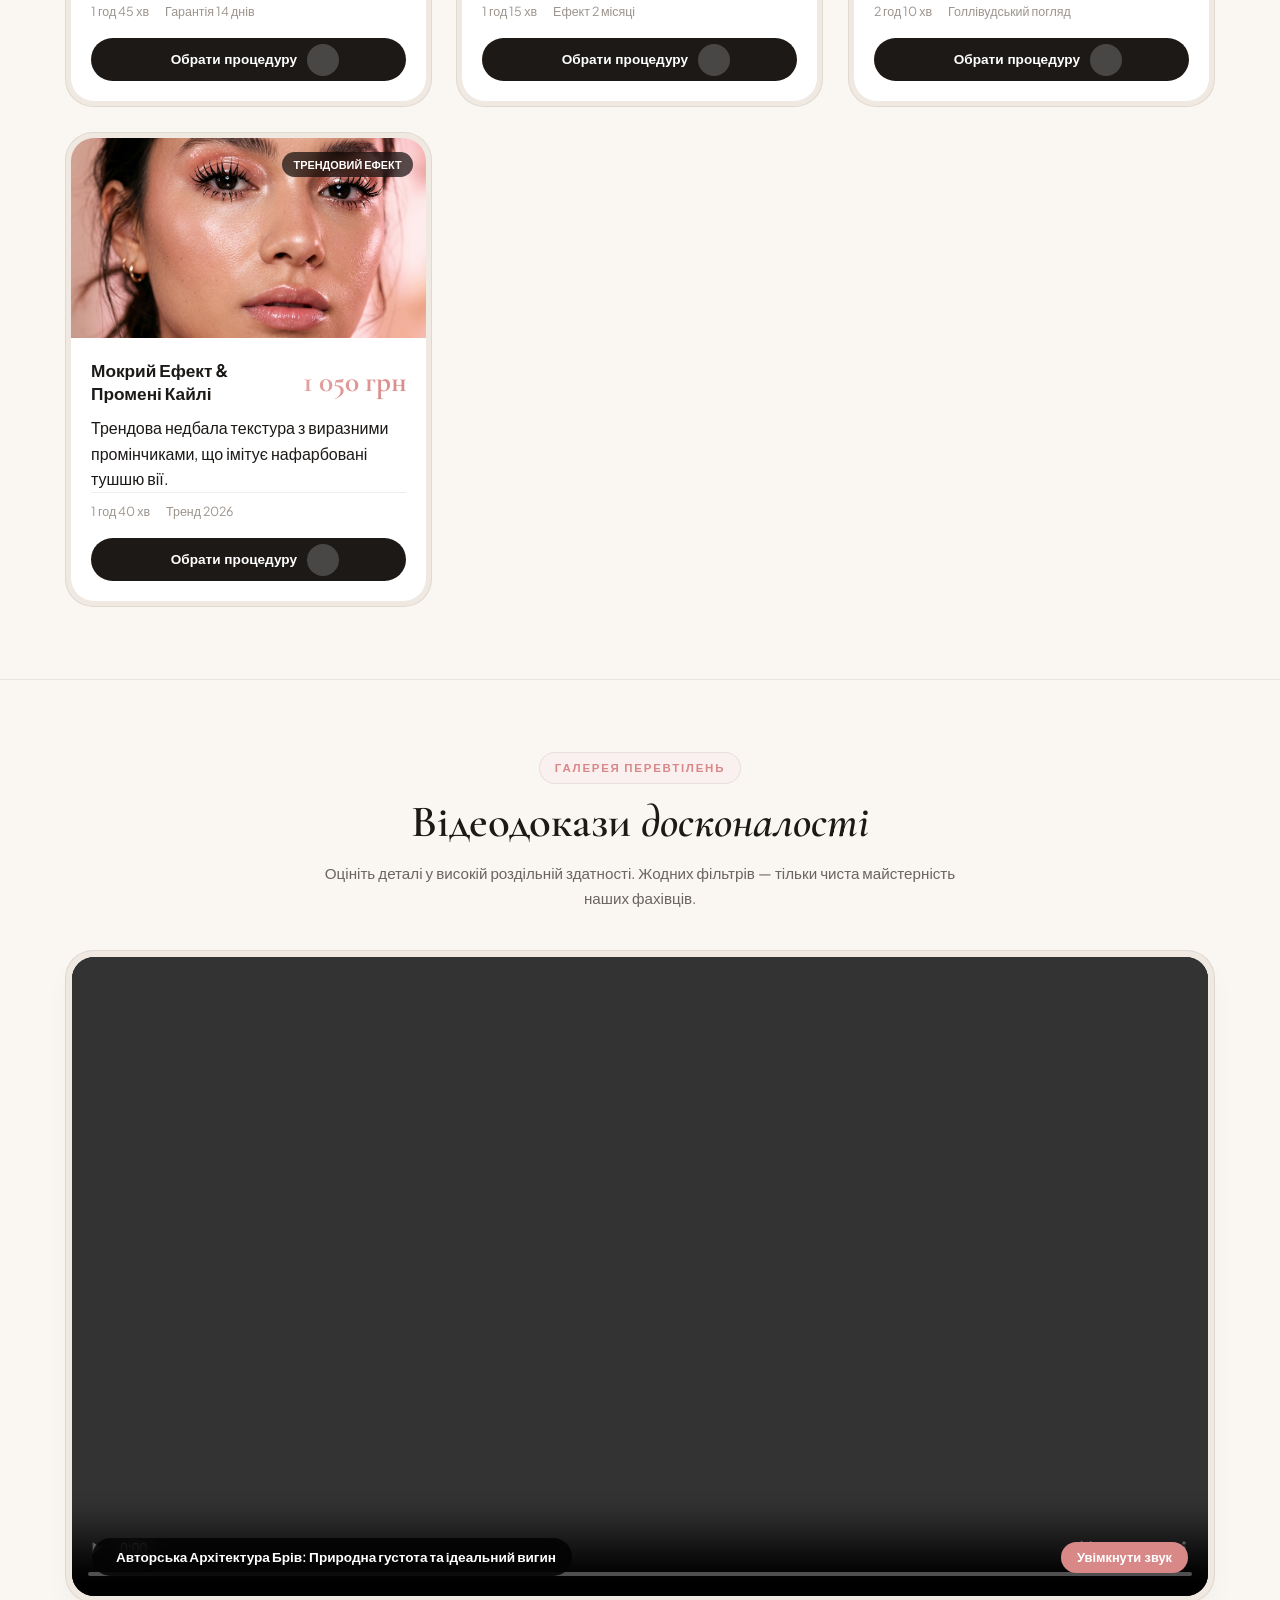
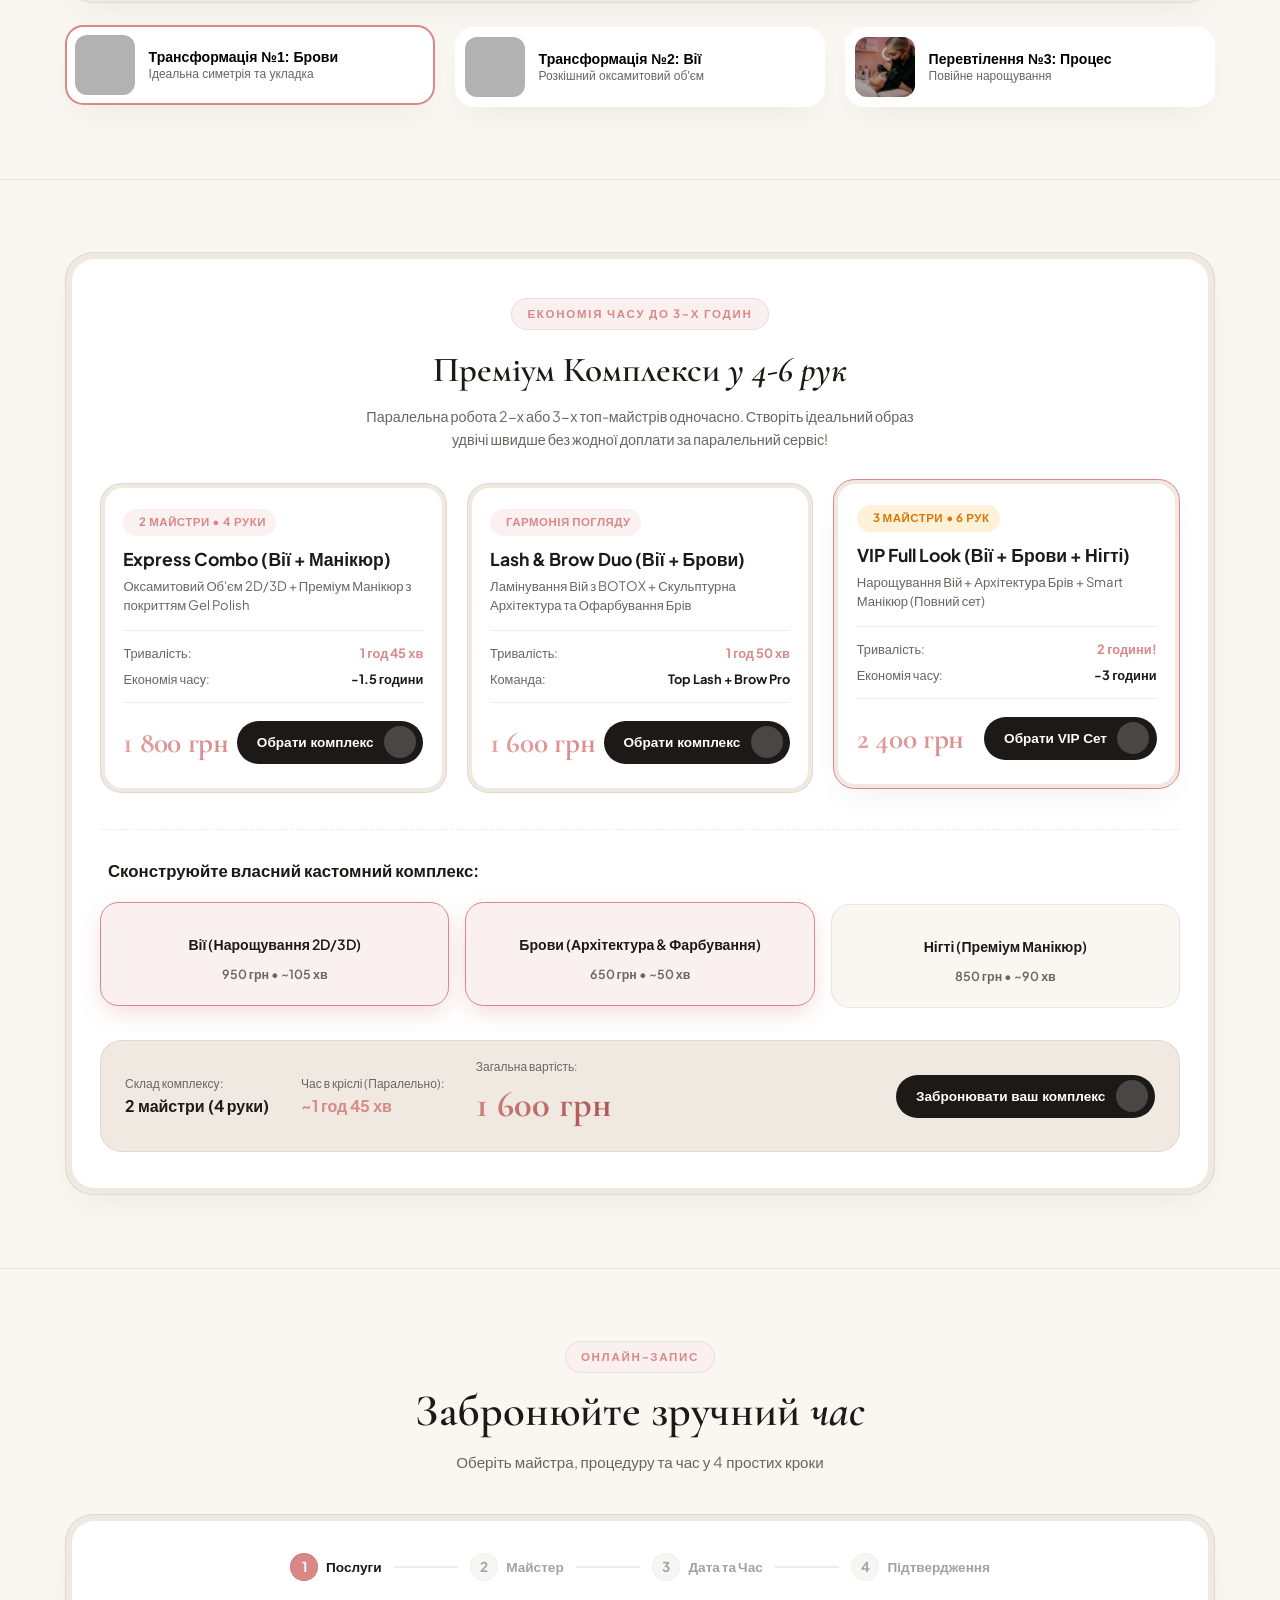
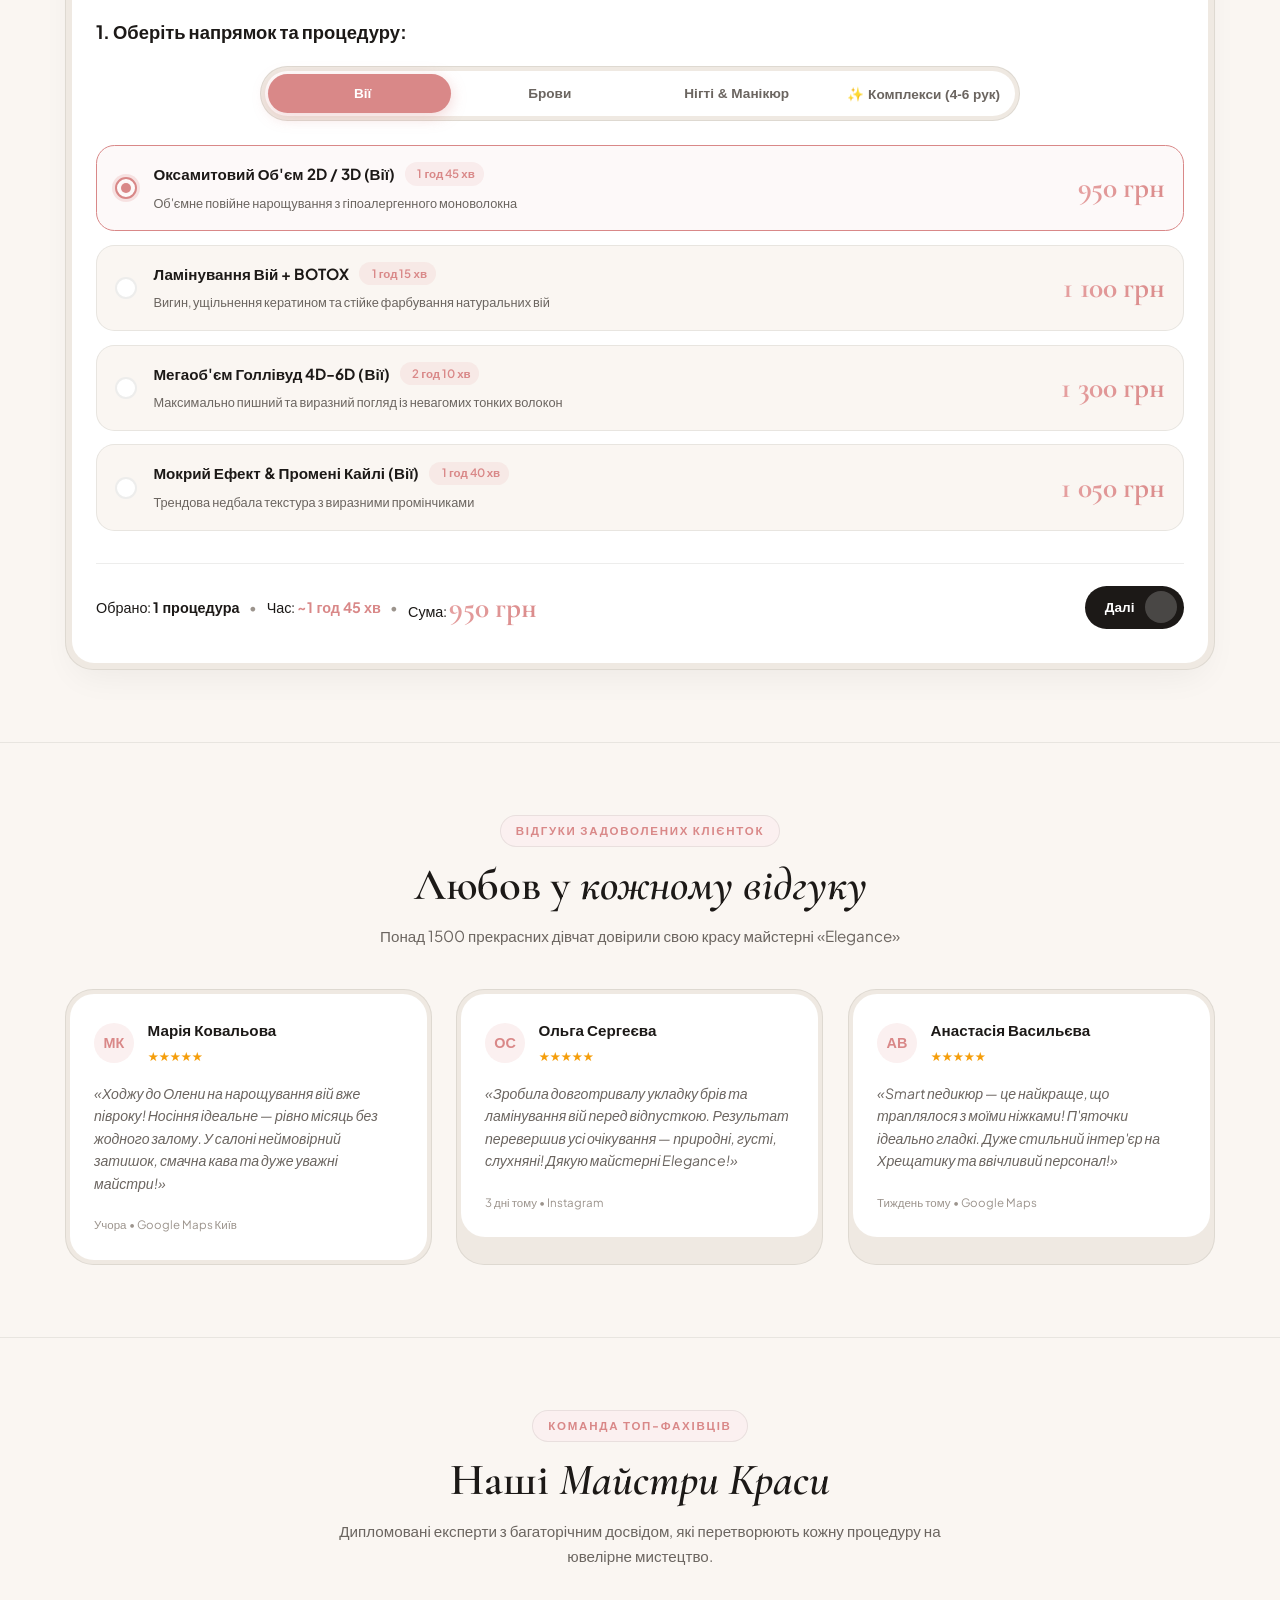
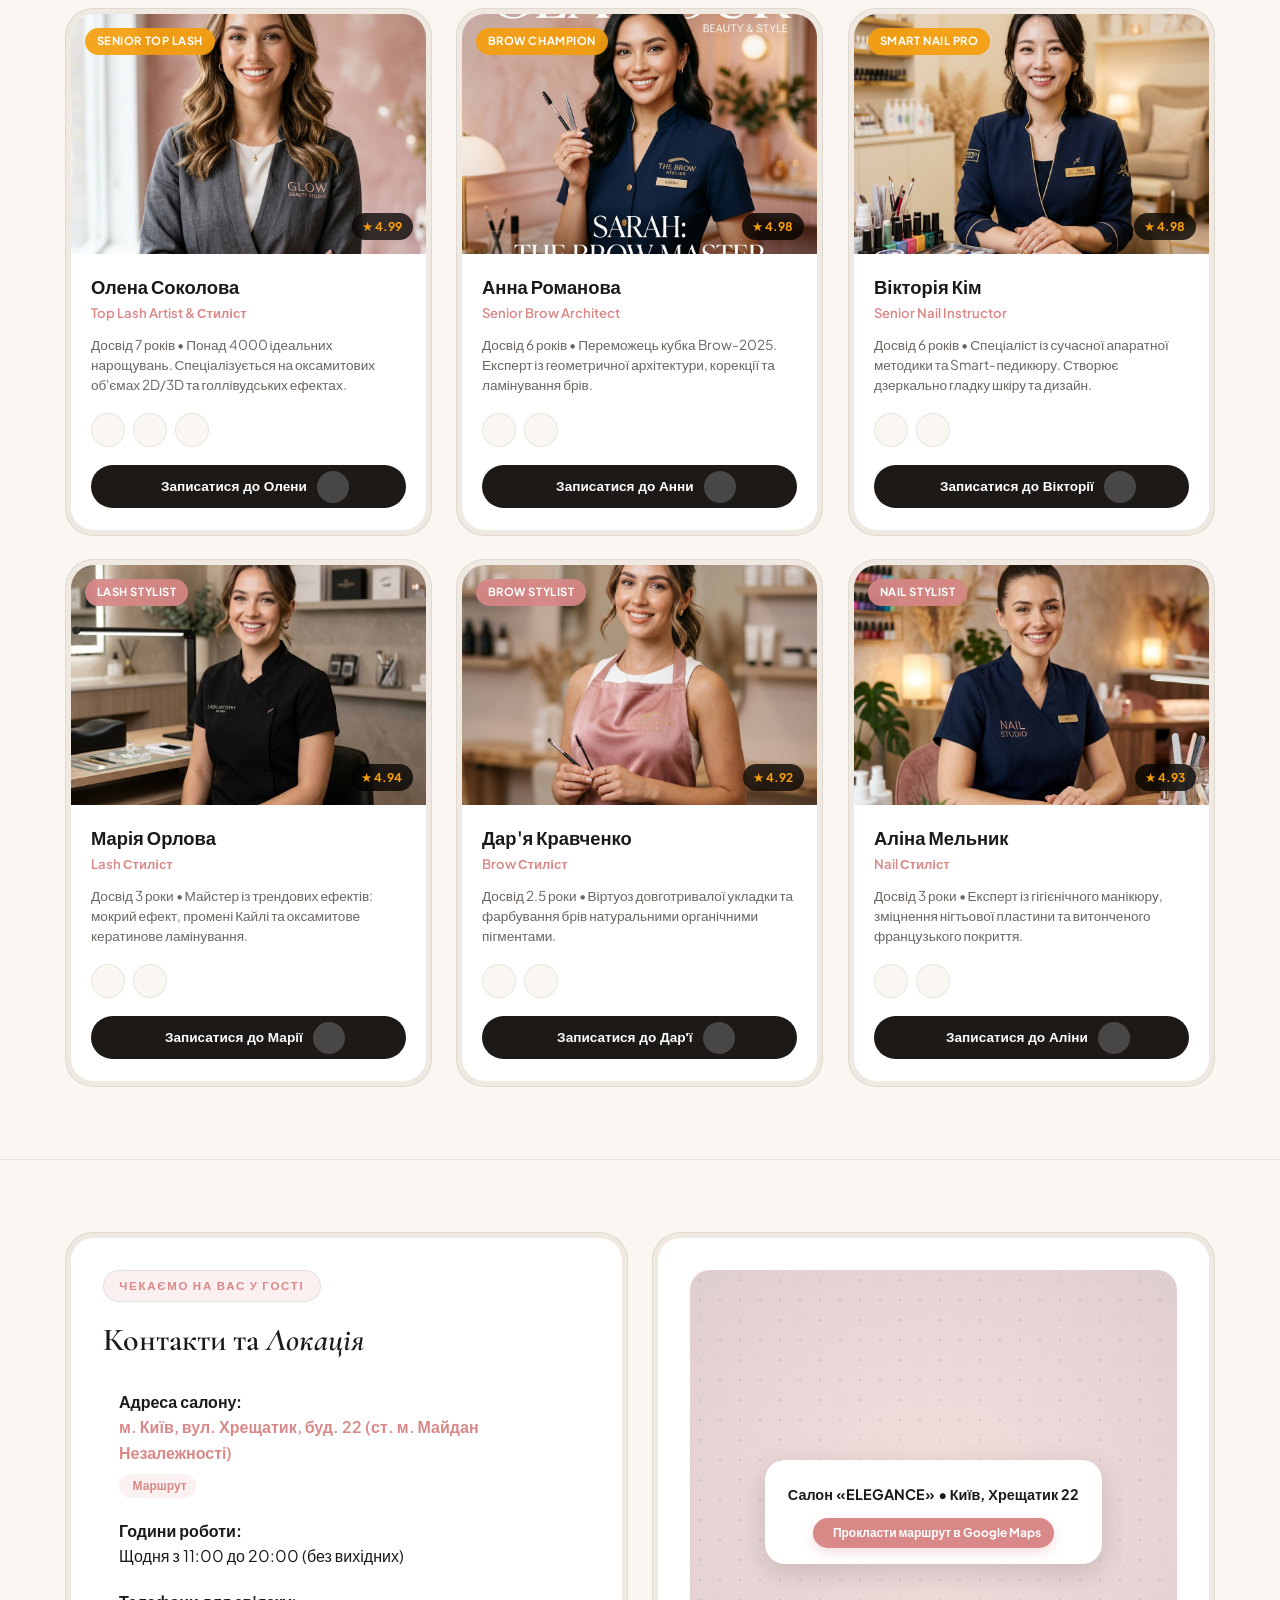
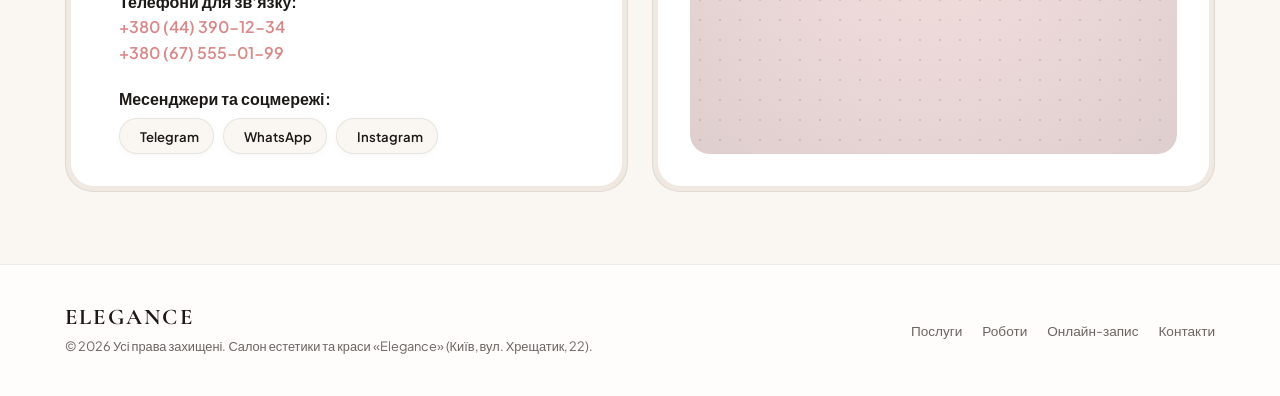
==== commit fa1ab574: "Update public/index.html" ====
--- a/public/index.html
+++ b/public/index.html
@@ -3,62 +3,58 @@
 <head>
     <meta charset="UTF-8">
     <meta name="viewport" content="width=device-width, initial-scale=1.0">
-    <title>Б'юті-Студія «Elegance» | Нарощування Вій, Брови та Манікюр у Києві</title>
-    <meta name="description" content="Преміальна б'юті-студія у центрі Києва. Професійне нарощування вій, ламінування BOTOX, архітектура брів та манікюр у 4 руки. Онлайн-запис 24/7.">
+    <title>Салон Краси «Elegance» | Преміум Вії, Брови та Нігті в Києві</title>
+    <meta name="description" content="Преміальний салон краси «Elegance» у Києві. Експертне нарощування вій, архітектура брів та авторський манікюр. Онлайн-запис 24/7.">
     
     <!-- Google Fonts -->
     <link rel="preconnect" href="https://fonts.googleapis.com">
     <link rel="preconnect" href="https://fonts.gstatic.com" crossorigin>
-    <link href="https://fonts.googleapis.com/css2?family=Cormorant+Garamond:ital,wght@0,400;0,600;0,700;1,400;1,600&family=Plus+Jakarta+Sans:wght@400;500;600;700;800&display=swap" rel="stylesheet">
+    <link href="https://fonts.googleapis.com/css2?family=Cormorant+Garamond:ital,wght@0,500;0,600;0,700;1,500;1,600&family=Plus+Jakarta+Sans:wght@300;400;500;600;700&family=Playfair+Display:ital,wght@0,600;0,700;1,400&display=swap" rel="stylesheet">
     
     <!-- Remix Icon -->
     <link href="https://cdn.jsdelivr.net/npm/remixicon@3.5.0/fonts/remixicon.css" rel="stylesheet">
     
-    <link rel="stylesheet" href="index.css?v=20260807_MOBILE_CONTAINMENT_v4">
+    <link rel="stylesheet" href="index.css?v=20260807_ALL_PHOTOS_RESTORED_v6">
 </head>
 <body>
 
-    <!-- Custom Cursor Glow & Dot -->
+    <!-- Custom Luxury Cursor -->
     <div class="custom-cursor" id="customCursor"></div>
     <div class="custom-cursor-follower" id="customCursorFollower"></div>
 
-    <!-- Floating Island Navigation Bar -->
+    <!-- Floating Island Glass Navigation -->
     <header class="navbar-wrapper">
         <nav class="navbar-island">
             <a href="#" class="brand-logo">
                 <span class="brand-title">ELEGANCE</span>
-                <span class="brand-sub">BEAUTY STUDIO • KYIV</span>
+                <span class="brand-sub">BEAUTY SALON</span>
             </a>
 
-            <div class="nav-menu">
+            <div class="nav-menu" id="navMenu">
                 <a href="#services" class="nav-link">Послуги</a>
-                <a href="#gallery" class="nav-link">Портфоліо</a>
-                <a href="#calculator" class="nav-link">Комплекси 4-6 рук</a>
+                <a href="#transformations" class="nav-link">Перевтілення</a>
+                <a href="#calculator" class="nav-link">Калькулятор</a>
                 <a href="#masters" class="nav-link">Майстри</a>
-                <a href="#booking" class="nav-link">Онлайн-Запис</a>
                 <a href="#contacts" class="nav-link">Контакти</a>
             </div>
 
             <div class="nav-actions">
-                <!-- Web Audio Sound Synthesizer Toggle -->
-                <button class="icon-toggle-btn" id="soundToggle" title="Звуковий супровід" aria-label="Увімкнути/Вимкнути звук">
+                <button class="icon-toggle-btn" id="soundToggle" title="Звуковий відгук" aria-label="Звук">
                     <i class="ri-volume-up-line" id="soundIcon"></i>
                 </button>
 
-                <!-- Theme Dark/Light Switcher -->
-                <button class="icon-toggle-btn" id="themeToggle" title="Змінити тему" aria-label="Змінити тему">
+                <button class="icon-toggle-btn" id="themeToggle" title="Змінити тему" aria-label="Тема">
                     <i class="ri-moon-clear-line" id="themeIcon"></i>
                 </button>
 
-                <!-- Desktop CTA Button -->
                 <a href="#booking" class="btn-nested-primary nav-cta-desktop">
-                    <span class="btn-text">Забронювати</span>
-                    <span class="btn-icon-wrapper"><i class="ri-calendar-check-line"></i></span>
+                    <span class="btn-text">Записатися</span>
+                    <span class="btn-icon-wrapper">
+                        <i class="ri-arrow-right-up-line"></i>
+                    </span>
                 </a>
 
-                <!-- Mobile Hamburger Button -->
                 <button class="hamburger-btn" id="hamburgerBtn" aria-label="Відкрити меню">
-                    <span></span>
                     <span></span>
                     <span></span>
                 </button>
@@ -69,26 +65,29 @@
     <!-- Mobile Navigation Overlay -->
     <div class="mobile-menu-overlay" id="mobileMenuOverlay">
         <div class="mobile-menu-content">
-            <a href="#services" class="mobile-nav-link">Послуги та Ціни</a>
-            <a href="#gallery" class="mobile-nav-link">Портфоліо Процедур</a>
-            <a href="#calculator" class="mobile-nav-link">Комплекси 4-6 рук</a>
-            <a href="#masters" class="mobile-nav-link">Наші Майстри</a>
-            <a href="#booking" class="mobile-nav-link">Онлайн-Бронювання</a>
-            <a href="#contacts" class="mobile-nav-link">Контакти та Карта</a>
-            <a href="#booking" class="btn-nested-primary mobile-cta">
-                <span class="btn-text">Обрати час візиту</span>
-                <span class="btn-icon-wrapper"><i class="ri-arrow-right-line"></i></span>
-            </a>
+            <a href="#services" class="mobile-nav-link">Послуги та Прайс</a>
+            <a href="#transformations" class="mobile-nav-link">Відеогалерея</a>
+            <a href="#calculator" class="mobile-nav-link">Підбір комплекту</a>
+            <a href="#booking" class="mobile-nav-link">Онлайн-запис</a>
+            <a href="#reviews" class="mobile-nav-link">Відгуки</a>
+            <a href="#contacts" class="mobile-nav-link">Контакти</a>
+            
+            <div class="mobile-menu-footer">
+                <a href="#booking" class="btn-nested-primary btn-full-mobile">
+                    <span class="btn-text">Записатися онлайн</span>
+                    <span class="btn-icon-wrapper"><i class="ri-calendar-check-line"></i></span>
+                </a>
+            </div>
         </div>
     </div>
 
-    <!-- Main Content Container -->
+    <!-- Main Content -->
     <main>
         <!-- Hero Section -->
         <section class="hero-section" id="hero">
             <div class="hero-bg-media">
-                <video class="hero-video" autoplay loop muted playsinline poster="assets/images/hero_poster.jpg">
-                    <source src="assets/videos/salon_hero_bg.mp4" type="video/mp4">
+                <video autoplay loop muted playsinline class="hero-video">
+                    <source src="assets/videos/kling_20260805_VIDEO_Smooth_cin_5926_0.mp4" type="video/mp4">
                 </video>
                 <div class="hero-overlay-gradient"></div>
             </div>
@@ -96,85 +95,84 @@
             <div class="hero-container">
                 <div class="hero-badge-pill">
                     <span class="badge-dot"></span>
-                    <span>Преміальний сервіс у центрі Києва</span>
+                    <span>Преміальний салон естетики та краси • Київ</span>
                 </div>
 
                 <h1 class="hero-heading">
-                    Мистецтво виразного <span class="text-serif-italic">погляду</span> & доглянутих рук
+                    Мистецтво вашої <br>
+                    <span class="text-serif-italic text-gradient">природної</span> краси
                 </h1>
 
                 <p class="hero-description">
-                    Авторські техніки нарощування вій, відновлювальне ламінування BOTOX, скульптурна архітектура брів та естетичний манікюр. Бездоганний результат із гарантією стійкості 4-6 тижнів.
+                    Авторське нарощування вій, скульптурна архітектура брів та бездоганний манікюр у центрі Києва. Створюємо перевтілення, що викликають захоплення.
                 </p>
 
                 <div class="hero-actions">
                     <a href="#booking" class="btn-nested-primary btn-hero">
-                        <span class="btn-text">Забронювати візит</span>
-                        <span class="btn-icon-wrapper"><i class="ri-sparkles-line"></i></span>
+                        <span class="btn-text">Онлайн-запис</span>
+                        <span class="btn-icon-wrapper"><i class="ri-calendar-line"></i></span>
                     </a>
-                    <a href="#gallery" class="btn-secondary-glass">
+                    <a href="#transformations" class="btn-secondary-glass">
                         <i class="ri-play-circle-line"></i>
-                        <span>Дивитися портфоліо</span>
+                        <span>Дивитися роботи</span>
                     </a>
                 </div>
 
-                <!-- Proof & Stat Badges -->
+                <!-- Floating Feature Badges -->
                 <div class="hero-stats-grid">
                     <div class="stat-card-bezel">
                         <div class="stat-card-core">
-                            <span class="stat-number">4 800+</span>
-                            <span class="stat-label">Задоволених клієнток</span>
+                            <span class="stat-number">4.98</span>
+                            <span class="stat-stars">★★★★★</span>
+                            <span class="stat-label">Оцінка клієнтів</span>
                         </div>
                     </div>
                     <div class="stat-card-bezel">
                         <div class="stat-card-core">
-                            <div class="stat-stars">★★★★★</div>
-                            <span class="stat-number">4.98 / 5</span>
-                            <span class="stat-label">Оцінка в Google</span>
+                            <span class="stat-number">1 500+</span>
+                            <span class="stat-label">Задоволених клієнток</span>
                         </div>
                     </div>
                     <div class="stat-card-bezel">
                         <div class="stat-card-core">
                             <span class="stat-number">100%</span>
-                            <span class="stat-label">Стерильність та безпека</span>
+                            <span class="stat-label">Преміум-матеріали</span>
                         </div>
                     </div>
                 </div>
             </div>
         </section>
 
-        <!-- Infinite Running Marquee -->
-        <div class="marquee-section" aria-hidden="true">
+        <!-- Floating Text / Marquee Banner -->
+        <section class="marquee-section">
             <div class="marquee-track">
                 <div class="marquee-content">
-                    <span class="marquee-item"><i class="ri-sparkles-fill"></i> НАРОЩУВАННЯ ВІЙ 2D - 6D</span>
-                    <span class="marquee-item"><i class="ri-sparkles-fill"></i> ЛАМІНУВАННЯ ВІЙ BOTOX</span>
-                    <span class="marquee-item"><i class="ri-sparkles-fill"></i> АРХІТЕКТУРА ТА ОФАРБУВАННЯ БРІВ</span>
-                    <span class="marquee-item"><i class="ri-sparkles-fill"></i> ДОВГОТРИВАЛА УКЛАДКА БРІВ</span>
-                    <span class="marquee-item"><i class="ri-sparkles-fill"></i> ЕСТЕТИЧНИЙ МАНІКЮР & GEL POLISH</span>
-                    <span class="marquee-item"><i class="ri-sparkles-fill"></i> ПОЛІМЕРНИЙ SMART ПЕДИКЮР</span>
-                </div>
-                <div class="marquee-content">
-                    <span class="marquee-item"><i class="ri-sparkles-fill"></i> НАРОЩУВАННЯ ВІЙ 2D - 6D</span>
-                    <span class="marquee-item"><i class="ri-sparkles-fill"></i> ЛАМІНУВАННЯ ВІЙ BOTOX</span>
-                    <span class="marquee-item"><i class="ri-sparkles-fill"></i> АРХІТЕКТУРА ТА ОФАРБУВАННЯ БРІВ</span>
-                    <span class="marquee-item"><i class="ri-sparkles-fill"></i> ДОВГОТРИВАЛА УКЛАДКА БРІВ</span>
-                    <span class="marquee-item"><i class="ri-sparkles-fill"></i> ЕСТЕТИЧНИЙ МАНІКЮР & GEL POLISH</span>
-                    <span class="marquee-item"><i class="ri-sparkles-fill"></i> ПОЛІМЕРНИЙ SMART ПЕДИКЮР</span>
+                    <span class="marquee-item"><i class="ri-sparkles-line"></i> ELEGANCE BEAUTY SALON КИЇВ</span>
+                    <span class="marquee-item"><i class="ri-heart-3-line"></i> ІДЕАЛЬНИЙ ПОГЛЯД ЗА 1.5 ГОДИНИ</span>
+                    <span class="marquee-item"><i class="ri-vip-crown-line"></i> ПРЕМІУМ МАТЕРІАЛИ З КОРЕЇ ТА НІМЕЧЧИНИ</span>
+                    <span class="marquee-item"><i class="ri-checkbox-circle-line"></i> ГАРАНТІЯ НА НОСІННЯ 4 ТИЖНІ</span>
+                    <span class="marquee-item"><i class="ri-cup-line"></i> СВІЖОЗВАРЕНА КАВА ТА ШАМПАНСЬКЕ</span>
+                </div>
+                <div class="marquee-content" aria-hidden="true">
+                    <span class="marquee-item"><i class="ri-sparkles-line"></i> ELEGANCE BEAUTY SALON КИЇВ</span>
+                    <span class="marquee-item"><i class="ri-heart-3-line"></i> ІДЕАЛЬНИЙ ПОГЛЯД ЗА 1.5 ГОДИНИ</span>
+                    <span class="marquee-item"><i class="ri-vip-crown-line"></i> ПРЕМІУМ МАТЕРІАЛИ З КОРЕЇ ТА НІМЕЧЧИНИ</span>
+                    <span class="marquee-item"><i class="ri-checkbox-circle-line"></i> ГАРАНТІЯ НА НОСІННЯ 4 ТИЖНІ</span>
+                    <span class="marquee-item"><i class="ri-cup-line"></i> СВІЖОЗВАРЕНА КАВА ТА ШАМПАНСЬКЕ</span>
                 </div>
             </div>
-        </div>
-
-        <!-- Interactive Services Showcase & Menu (REAL KYIV MARKET PRICES IN UAH / ГРН) -->
+        </section>
+
+        <!-- Services Section (REAL KYIV MARKET PRICES IN UAH / ГРН) -->
         <section class="services-section" id="services">
             <div class="section-container">
                 <div class="section-header">
-                    <div class="eyebrow-pill">Каталог Послуг</div>
-                    <h2 class="section-title">Вишуканий догляд для вашої <span class="text-serif-italic">краси</span></h2>
-                    <p class="section-subtitle">Оберіть напрямок та ознайомтеся з деталями процедур</p>
-                </div>
-
-                <!-- Category Tabs Filter -->
+                    <div class="eyebrow-pill">Послуги та Прайс</div>
+                    <h2 class="section-title">Каталог <span class="text-serif-italic">процедур</span></h2>
+                    <p class="section-subtitle">Оберіть напрямок, який вас цікавить, та ознайомтеся з анімованими процесами проведення процедур</p>
+                </div>
+
+                <!-- Category Tabs -->
                 <div class="services-tabs-bezel">
                     <div class="services-tabs-core">
                         <button class="tab-btn active" data-category="lashes">
@@ -187,32 +185,30 @@
                         </button>
                         <button class="tab-btn" data-category="nails">
                             <i class="ri-hand-sanitizer-line"></i>
-                            <span>Нігті</span>
+                            <span>Нігті та Манікюр</span>
                         </button>
                     </div>
                 </div>
 
-                <!-- Interactive Services Grid (REAL UAH MARKET PRICES & CINEMAGRAPHS) -->
+                <!-- Services Grid (Kyiv Market Prices in UAH) -->
                 <div class="services-grid" id="servicesGrid">
                     
-                    <!-- EYELASHES CARD 1 -->
-                    <div class="service-card-shell lashes active" data-service-id="1">
+                    <!-- EYELASHES VARIATIONS -->
+                    <div class="service-card-shell category-item lashes active">
                         <div class="service-card-core">
                             <div class="service-media-preview">
-                                <video class="card-video cinemagraph-media" autoplay loop muted playsinline poster="assets/images/service_lashes.png">
-                                    <source src="assets/videos/lash_extension_loop.mp4" type="video/mp4">
-                                </video>
-                                <span class="media-tag">Топ-Вибір</span>
+                                <img src="assets/images/lash_process.png" alt="Процес нарощування вій пінцетами" class="card-img cinemagraph-media">
+                                <span class="media-tag">Процес роботи</span>
                             </div>
                             <div class="service-details">
                                 <div class="service-title-row">
                                     <h3 class="service-name">Оксамитовий Об'єм 2D / 3D</h3>
                                     <span class="service-price luxury-price">950 грн</span>
                                 </div>
-                                <p class="service-desc">Ніжний та невагомий об'єм. Ідеальний баланс між виразністю та природністю погляду.</p>
+                                <p class="service-desc">Процес акуратного повійного нарощування ювелірними пінцетами. Легкість та комфорт у носінні до 5 тижнів.</p>
                                 <div class="service-meta">
                                     <span><i class="ri-time-line"></i> 1 год 45 хв</span>
-                                    <span><i class="ri-shield-star-line"></i> Стійкість 5 тижнів</span>
+                                    <span><i class="ri-shield-star-line"></i> Гарантія 14 днів</span>
                                 </div>
                                 <button class="btn-nested-primary btn-service-add" data-service-id="1">
                                     <span class="btn-text">Обрати процедуру</span>
@@ -222,22 +218,21 @@
                         </div>
                     </div>
 
-                    <!-- EYELASHES CARD 2 -->
-                    <div class="service-card-shell lashes active" data-service-id="2">
+                    <div class="service-card-shell category-item lashes active">
                         <div class="service-card-core">
                             <div class="service-media-preview">
-                                <img src="assets/images/service_lamination.png" alt="Ламінування вій" class="card-img cinemagraph-media">
-                                <span class="media-tag">Spa-Догляд</span>
+                                <img src="assets/images/lashes_masterpiece.png" alt="Результат ламінування вій" class="card-img">
+                                <span class="media-tag">Результат ламінування</span>
                             </div>
                             <div class="service-details">
                                 <div class="service-title-row">
                                     <h3 class="service-name">Ламінування Вій + BOTOX</h3>
                                     <span class="service-price luxury-price">1 100 грн</span>
                                 </div>
-                                <p class="service-desc">Глибоке зміцнення кератином, завиток та фарбування власних вій з ефектом розкритого погляду.</p>
+                                <p class="service-desc">Глибоке живлення кератином, ефектний вигин та насичений чорний колір натуральних вій без нарощування.</p>
                                 <div class="service-meta">
                                     <span><i class="ri-time-line"></i> 1 год 15 хв</span>
-                                    <span><i class="ri-leaf-line"></i> Натуральний ефект</span>
+                                    <span><i class="ri-sparkles-fill"></i> Ефект 2 місяці</span>
                                 </div>
                                 <button class="btn-nested-primary btn-service-add" data-service-id="2">
                                     <span class="btn-text">Обрати процедуру</span>
@@ -247,22 +242,21 @@
                         </div>
                     </div>
 
-                    <!-- EYELASHES CARD 3 -->
-                    <div class="service-card-shell lashes active" data-service-id="7">
+                    <div class="service-card-shell category-item lashes active">
                         <div class="service-card-core">
                             <div class="service-media-preview">
-                                <img src="assets/images/service_hollywood.png" alt="Мегаоб'єм Голлівуд" class="card-img cinemagraph-media">
-                                <span class="media-tag">Голлівуд</span>
+                                <img src="assets/images/Gemini_Generated_Image_3c9hzr3c9hzr3c9h.png" alt="Мегаоб'єм Голлівуд 4D-6D" class="card-img">
+                                <span class="media-tag">Преміум вибір</span>
                             </div>
                             <div class="service-details">
                                 <div class="service-title-row">
                                     <h3 class="service-name">Мегаоб'єм Голлівуд 4D-6D</h3>
                                     <span class="service-price luxury-price">1 300 грн</span>
                                 </div>
-                                <p class="service-desc">Максимально пишний та виразний погляд із невагомих тонких волокон преміум-класу.</p>
+                                <p class="service-desc">Максимально пишний та виразний погляд для особливих подій. Невагомі ультратонкі моноволокна.</p>
                                 <div class="service-meta">
                                     <span><i class="ri-time-line"></i> 2 год 10 хв</span>
-                                    <span><i class="ri-vip-diamond-line"></i> VIP Ефект</span>
+                                    <span><i class="ri-vip-diamond-line"></i> Голлівудський погляд</span>
                                 </div>
                                 <button class="btn-nested-primary btn-service-add" data-service-id="7">
                                     <span class="btn-text">Обрати процедуру</span>
@@ -272,22 +266,46 @@
                         </div>
                     </div>
 
-                    <!-- EYEBROWS CARD 1 -->
-                    <div class="service-card-shell brows" data-service-id="3">
+                    <div class="service-card-shell category-item lashes active">
                         <div class="service-card-core">
                             <div class="service-media-preview">
-                                <img src="assets/images/service_brows.png" alt="Архітектура брів" class="card-img cinemagraph-media">
-                                <span class="media-tag">Класика</span>
+                                <img src="assets/images/wet_lash_effect.png" alt="Мокрий Ефект Промені Кайлі" class="card-img">
+                                <span class="media-tag">Трендовий ефект</span>
+                            </div>
+                            <div class="service-details">
+                                <div class="service-title-row">
+                                    <h3 class="service-name">Мокрий Ефект & Промені Кайлі</h3>
+                                    <span class="service-price luxury-price">1 050 грн</span>
+                                </div>
+                                <p class="service-desc">Трендова недбала текстура з виразними промінчиками, що імітує нафарбовані тушшю вії.</p>
+                                <div class="service-meta">
+                                    <span><i class="ri-time-line"></i> 1 год 40 хв</span>
+                                    <span><i class="ri-fire-line"></i> Тренд 2026</span>
+                                </div>
+                                <button class="btn-nested-primary btn-service-add" data-service-id="8">
+                                    <span class="btn-text">Обрати процедуру</span>
+                                    <span class="btn-icon-wrapper"><i class="ri-add-line"></i></span>
+                                </button>
+                            </div>
+                        </div>
+                    </div>
+
+                    <!-- EYEBROWS VARIATIONS -->
+                    <div class="service-card-shell category-item brows">
+                        <div class="service-card-core">
+                            <div class="service-media-preview">
+                                <img src="assets/images/brow_process.png" alt="Процес архітектури брів" class="card-img cinemagraph-media">
+                                <span class="media-tag">Процес розмітки</span>
                             </div>
                             <div class="service-details">
                                 <div class="service-title-row">
                                     <h3 class="service-name">Архітектура & Офарбування Брів</h3>
                                     <span class="service-price luxury-price">650 грн</span>
                                 </div>
-                                <p class="service-desc">Моделювання ідеальної геометрії за пропорціями обличчя, корекція воском та фарбування фарбою/хною.</p>
+                                <p class="service-desc">Побудова ідеальної геометричної форми за допомогою циркуля та пензля, корекція воском і нанесення пігменту.</p>
                                 <div class="service-meta">
                                     <span><i class="ri-time-line"></i> 50 хв</span>
-                                    <span><i class="ri-magic-line"></i> Стійкий пігмент</span>
+                                    <span><i class="ri-palette-line"></i> Стійкість до 4 тижнів</span>
                                 </div>
                                 <button class="btn-nested-primary btn-service-add" data-service-id="3">
                                     <span class="btn-text">Обрати процедуру</span>
@@ -297,22 +315,21 @@
                         </div>
                     </div>
 
-                    <!-- EYEBROWS CARD 2 -->
-                    <div class="service-card-shell brows" data-service-id="4">
+                    <div class="service-card-shell category-item brows">
                         <div class="service-card-core">
                             <div class="service-media-preview">
-                                <img src="assets/images/service_brow_lami.png" alt="Довготривала укладка брів" class="card-img cinemagraph-media">
-                                <span class="media-tag">Тренд 2026</span>
+                                <img src="assets/images/brow_masterpiece.png" alt="Довготривала укладка брів" class="card-img">
+                                <span class="media-tag">Результат ламінування</span>
                             </div>
                             <div class="service-details">
                                 <div class="service-title-row">
-                                    <h3 class="service-name">Довготривала Укладка Брів</h3>
+                                    <h3 class="service-name">Довготривала Укладка (Ламінування)</h3>
                                     <span class="service-price luxury-price">950 грн</span>
                                 </div>
-                                <p class="service-desc">Укрощення неслухняних волосків, надання пишності та об'єму із фіксуючим доглядом.</p>
+                                <p class="service-desc">Укрощення неслухняних волосків, створення ефекту пишних та соболиних брів з доглядовим складом.</p>
                                 <div class="service-meta">
                                     <span><i class="ri-time-line"></i> 1 год 10 хв</span>
-                                    <span><i class="ri-star-line"></i> Фіксація до 2 міс</span>
+                                    <span><i class="ri-magic-line"></i> Соболині брови</span>
                                 </div>
                                 <button class="btn-nested-primary btn-service-add" data-service-id="4">
                                     <span class="btn-text">Обрати процедуру</span>
@@ -322,22 +339,22 @@
                         </div>
                     </div>
 
-                    <!-- NAILS CARD 1 -->
-                    <div class="service-card-shell nails" data-service-id="5">
+                    <!-- NAILS VARIATIONS -->
+                    <div class="service-card-shell category-item nails">
                         <div class="service-card-core">
                             <div class="service-media-preview">
-                                <img src="assets/images/service_nails.png" alt="Преміум Манікюр" class="card-img cinemagraph-media">
-                                <span class="media-tag">Естетика</span>
+                                <img src="assets/images/nail_process.png" alt="Процес нанесення гель лаку" class="card-img cinemagraph-media">
+                                <span class="media-tag">Процес манікюру</span>
                             </div>
                             <div class="service-details">
                                 <div class="service-title-row">
-                                    <h3 class="service-name">Преміум Манікюр + Gel Polish</h3>
+                                    <h3 class="service-name">Преміум Манікюр + Покриття Gel Polish</h3>
                                     <span class="service-price luxury-price">850 грн</span>
                                 </div>
-                                <p class="service-desc">Апаратна обробка кутикули, вирівнювання нігтьової пластини та стійке покриття з блиском.</p>
+                                <p class="service-desc">Процес професійного нанесення гель-лаку пензлем тонким шаром під кутикулу та сушіння в UV-лампі.</p>
                                 <div class="service-meta">
                                     <span><i class="ri-time-line"></i> 1 год 30 хв</span>
-                                    <span><i class="ri-heart-line"></i> Захист від відколів</span>
+                                    <span><i class="ri-sparkles-line"></i> Зносостійкість</span>
                                 </div>
                                 <button class="btn-nested-primary btn-service-add" data-service-id="5">
                                     <span class="btn-text">Обрати процедуру</span>
@@ -347,22 +364,21 @@
                         </div>
                     </div>
 
-                    <!-- NAILS CARD 2 -->
-                    <div class="service-card-shell nails" data-service-id="6">
+                    <div class="service-card-shell category-item nails">
                         <div class="service-card-core">
                             <div class="service-media-preview">
-                                <img src="assets/images/service_pedicure.png" alt="Smart Педикюр" class="card-img cinemagraph-media">
-                                <span class="media-tag">Smart Tech</span>
+                                <img src="assets/images/pedicure_smart_process.png" alt="Smart Педикюр обробка стопи" class="card-img cinemagraph-media">
+                                <span class="media-tag">Процес педикюру</span>
                             </div>
                             <div class="service-details">
                                 <div class="service-title-row">
-                                    <h3 class="service-name">Smart Педикюр з Обробкою Стопи</h3>
+                                    <h3 class="service-name">Smart Педикюр з Обробкою Стопы</h3>
                                     <span class="service-price luxury-price">1 200 грн</span>
                                 </div>
-                                <p class="service-desc">Апаратний педикюр із використанням smart-дисків до дзеркальної гладкості стоп та покриттям.</p>
+                                <p class="service-desc">Запатентований педикюр smart-дисками: дзеркальна гладкість п'яточок без розмочування та естетичне покриття.</p>
                                 <div class="service-meta">
                                     <span><i class="ri-time-line"></i> 1 год 45 хв</span>
-                                    <span><i class="ri-sparkles-line"></i> Гладкість на 4 тижні</span>
+                                    <span><i class="ri-footprint-line"></i> Оксамитова шкіра</span>
                                 </div>
                                 <button class="btn-nested-primary btn-service-add" data-service-id="6">
                                     <span class="btn-text">Обрати процедуру</span>
@@ -372,32 +388,55 @@
                         </div>
                     </div>
 
+                    <div class="service-card-shell category-item nails">
+                        <div class="service-card-core">
+                            <div class="service-media-preview">
+                                <img src="assets/images/nail_masterpiece.png" alt="Нарощування Нігтів Гель" class="card-img">
+                                <span class="media-tag">Результат манікюру</span>
+                            </div>
+                            <div class="service-details">
+                                <div class="service-title-row">
+                                    <h3 class="service-name">Нарощування Нігтів Гель / Акрігель</h3>
+                                    <span class="service-price luxury-price">1 400 грн</span>
+                                </div>
+                                <p class="service-desc">Моделювання будь-якої довжини та форми (мигдаль, квадрат, балерина) з армуванням та стійким покриттям.</p>
+                                <div class="service-meta">
+                                    <span><i class="ri-time-line"></i> 2 год 15 хв</span>
+                                    <span><i class="ri-hand-heart-line"></i> Міцність 5 тижнів</span>
+                                </div>
+                                <button class="btn-nested-primary btn-service-add" data-service-id="10">
+                                    <span class="btn-text">Обрати процедуру</span>
+                                    <span class="btn-icon-wrapper"><i class="ri-add-line"></i></span>
+                                </button>
+                            </div>
+                        </div>
+                    </div>
+
                 </div>
             </div>
         </section>
 
-        <!-- Dynamic Visual Gallery / Process Stage Showcase -->
-        <section class="gallery-section" id="gallery">
+        <!-- Before / After Transformation Video Gallery -->
+        <section class="gallery-section" id="transformations">
             <div class="section-container">
                 <div class="section-header">
-                    <div class="eyebrow-pill">Портфоліо та Відеопроцес</div>
-                    <h2 class="section-title">Естетика процесів та <span class="text-serif-italic">результати</span></h2>
-                    <p class="section-subtitle">Оцініть ювелірну точність виконання робіт нашими майстрами</p>
-                </div>
-
-                <!-- Video Stage Box -->
+                    <div class="eyebrow-pill">Галерея Перевтілень</div>
+                    <h2 class="section-title">Відеодокази <span class="text-serif-italic">досконалості</span></h2>
+                    <p class="section-subtitle">Оцініть деталі у високій роздільній здатності. Жодних фільтрів — тільки чиста майстерність наших фахівців.</p>
+                </div>
+
                 <div class="transformation-stage">
                     <div class="video-stage-shell">
                         <div class="video-stage-core">
-                            <video class="stage-video" id="galleryMainVideo" autoplay loop muted playsinline poster="assets/images/gallery_poster.jpg">
-                                <source src="assets/videos/lash_process_hd.mp4" type="video/mp4">
+                            <video id="galleryMainVideo" controls autoplay loop muted playsinline class="stage-video">
+                                <source src="assets/videos/kling_20260805_VIDEO_Smooth_cin_5870_0.mp4" type="video/mp4">
                             </video>
-                            <img src="assets/images/gallery_poster.jpg" alt="Галерея робіт" class="stage-video" id="galleryMainImg" style="display: none;">
-                            
+                            <img id="galleryMainImg" src="" alt="Перевтілення №3" class="stage-video cinemagraph-media" style="display: none; object-fit: cover;">
+
                             <div class="stage-video-overlay">
                                 <div class="stage-badge">
                                     <i class="ri-play-fill" id="stageBadgeIcon"></i>
-                                    <span id="videoTitle">Процес формування ювелірного пучка 3D</span>
+                                    <span id="videoTitle">Авторська Архітектура Брів: Природна густота та ідеальний вигин</span>
                                 </div>
                                 <button class="btn-sound-unmute" id="unmuteStageBtn">
                                     <i class="ri-volume-mute-line"></i> Увімкнути звук
@@ -406,37 +445,37 @@
                         </div>
                     </div>
 
-                    <!-- Thumbnails Interactive Row -->
+                    <!-- Video Selector Thumbnails -->
                     <div class="gallery-thumbs-row">
-                        <button class="thumb-card active" data-video="assets/videos/lash_process_hd.mp4" data-title="Процес нарощування вій 2D/3D (Макро зйомка)">
+                        <button class="thumb-card active" data-video="assets/videos/kling_20260805_VIDEO_Smooth_cin_5870_0.mp4" data-title="Авторська Архітектура Брів: Природна густота та ідеальний вигин">
                             <div class="thumb-media">
-                                <video class="thumb-video" muted playsinline>
-                                    <source src="assets/videos/lash_process_hd.mp4" type="video/mp4">
+                                <video muted loop class="thumb-video">
+                                    <source src="assets/videos/kling_20260805_VIDEO_Smooth_cin_5870_0.mp4" type="video/mp4">
                                 </video>
-                                <span class="play-icon"><i class="ri-play-line"></i></span>
+                                <span class="play-icon"><i class="ri-play-circle-fill"></i></span>
                             </div>
                             <div class="thumb-info">
-                                <h4>Перевтілення №1: Вії</h4>
-                                <p>Макрозйомка пучка</p>
+                                <h4>Трансформація №1: Брови</h4>
+                                <p>Ідеальна симетрія та укладка</p>
                             </div>
                         </button>
 
-                        <button class="thumb-card" data-video="assets/videos/brow_process_hd.mp4" data-title="Архітектура та моделювання брів воском">
+                        <button class="thumb-card" data-video="assets/videos/kling_20260805_VIDEO_Smooth_cin_5926_0.mp4" data-title="Погляд кінодіви: Вії 3D & Скульпурування">
                             <div class="thumb-media">
-                                <video class="thumb-video" muted playsinline>
-                                    <source src="assets/videos/brow_process_hd.mp4" type="video/mp4">
+                                <video muted loop class="thumb-video">
+                                    <source src="assets/videos/kling_20260805_VIDEO_Smooth_cin_5926_0.mp4" type="video/mp4">
                                 </video>
-                                <span class="play-icon"><i class="ri-play-line"></i></span>
+                                <span class="play-icon"><i class="ri-play-circle-fill"></i></span>
                             </div>
                             <div class="thumb-info">
-                                <h4>Перевтілення №2: Брови</h4>
-                                <p>Розмітка & Корекція</p>
+                                <h4>Трансформація №2: Вії</h4>
+                                <p>Розкішний оксамитовий об'єм</p>
                             </div>
                         </button>
 
-                        <button class="thumb-card" data-img="assets/images/gallery_result_3.png" data-title="Результат: Ефект оксамитового погляду 3D">
+                        <button class="thumb-card" data-img="assets/images/lash_process.png" data-title="Процес ювелірного нарощування вій: Авторська техніка">
                             <div class="thumb-media">
-                                <img src="assets/images/gallery_result_3.png" alt="Результат" class="thumb-img">
+                                <img src="assets/images/lash_process.png" alt="Результат перевтілення" class="thumb-img">
                                 <span class="play-icon"><i class="ri-image-line"></i></span>
                             </div>
                             <div class="thumb-info">
@@ -946,94 +985,101 @@
 
                             <!-- Step 3: Date & Time Picker -->
                             <div class="b-step-content" id="bStep3">
-                                <h3>3. Оберіть дату та зручний час:</h3>
+                                <h3>Оберіть зручний день та час:</h3>
                                 <div class="calendar-time-picker">
-                                    <!-- Interactive Calendar -->
                                     <div class="calendar-wrapper">
                                         <div class="calendar-header">
-                                            <span class="calendar-month">Серпень 2026</span>
-                                            <div class="cal-nav-btns">
-                                                <button class="cal-nav-btn"><i class="ri-arrow-left-s-line"></i></button>
-                                                <button class="cal-nav-btn"><i class="ri-arrow-right-s-line"></i></button>
-                                            </div>
+                                            <button type="button" class="cal-nav-btn" id="prevMonthBtn" aria-label="Попередній місяць">
+                                                <i class="ri-arrow-left-s-line"></i>
+                                            </button>
+                                            <select id="calendarMonthSelect" class="calendar-month-select" aria-label="Оберіть місяць">
+                                                <option value="2026-7">Серпень 2026</option>
+                                                <option value="2026-8">Вересень 2026</option>
+                                                <option value="2026-9">Жовтень 2026</option>
+                                                <option value="2026-10">Листопад 2026</option>
+                                                <option value="2026-11">Грудень 2026</option>
+                                                <option value="2027-0">Січень 2027</option>
+                                            </select>
+                                            <button type="button" class="cal-nav-btn" id="nextMonthBtn" aria-label="Наступний місяць">
+                                                <i class="ri-arrow-right-s-line"></i>
+                                            </button>
                                         </div>
                                         <div class="calendar-weekdays-row">
-                                            <span>Пн</span><span>Вт</span><span>Ср</span><span>Чт</span><span>Пт</span><span>Сб</span><span>Нд</span>
+                                            <span>Пн</span><span>Вів</span><span>Ср</span><span>Чт</span><span>Пт</span><span>Сб</span><span>Нд</span>
                                         </div>
                                         <div class="calendar-days-grid" id="calendarDaysGrid">
-                                            <!-- Dynamically generated days -->
-                                        </div>
-                                    </div>
-
-                                    <!-- Time Slots Grid -->
+                                            <!-- Dynamic Days -->
+                                        </div>
+                                    </div>
+
                                     <div class="time-slots-wrapper">
-                                        <h4>Вільні слоти на обрану дату:</h4>
+                                        <h4>Доступний час:</h4>
                                         <div class="time-slots-grid" id="timeSlotsGrid">
                                             <button class="time-slot-btn" data-time="10:00">10:00</button>
                                             <button class="time-slot-btn" data-time="11:30">11:30</button>
                                             <button class="time-slot-btn active" data-time="13:00">13:00</button>
-                                            <button class="time-slot-btn" data-time="14:45">14:45</button>
-                                            <button class="time-slot-btn" data-time="16:30">16:30</button>
-                                            <button class="time-slot-btn overtime" data-time="18:15">18:15</button>
-                                        </div>
-
-                                        <!-- Overtime Slot Warning Alert Box -->
+                                            <button class="time-slot-btn" data-time="14:30">14:30</button>
+                                            <button class="time-slot-btn" data-time="16:00">16:00</button>
+                                            <button class="time-slot-btn" data-time="17:30">17:30</button>
+                                            <button class="time-slot-btn" data-time="19:00">19:00</button>
+                                        </div>
+
+                                        <!-- Overtime Special Alert Box -->
                                         <div class="overtime-alert-box" id="overtimeAlertBox" style="display: none;">
                                             <div class="overtime-title">
-                                                <i class="ri-time-line"></i> Запис у понадурочний час салону
+                                                <i class="ri-time-line text-pink"></i> 
+                                                <strong>Запис після 20:00 (Понад урочно)</strong>
                                             </div>
                                             <p class="overtime-desc" id="overtimeDescText">
-                                                Ваша процедура виходить за межі стандартного графіку салону (до 20:00).
+                                                Ваша процедура триватиме до <strong>21:15</strong>. Оскільки салон працює до 20:00, цей запис потребує особистого підтвердження майстра.
                                             </p>
                                             <div class="overtime-contact-badge">
-                                                <span>Зв'язатися напряму з майстром:</span>
-                                                <a href="https://t.me/kolyasikk70" target="_blank" rel="noopener"><i class="ri-telegram-line"></i> Telegram</a>
-                                                <span>або</span>
-                                                <a href="tel:+380671234567"><i class="ri-phone-line"></i> +38 (067) 123-45-67</a>
+                                                <i class="ri-phone-fill"></i> Прямий телефон майстра: 
+                                                <a href="tel:+380675550199" id="masterDirectPhone">+380 (67) 555-01-99</a>
                                             </div>
                                             <p class="overtime-note">
-                                                💡 Ви можете надіслати заявку зараз — майстер підтвердить можливість прийому протягом 15 хвилин.
+                                                ❓ Запит буде надіслано в Telegram-бот майстру з позначкою <strong>«Повідомлення під питанням»</strong> для особистого узгодження.
                                             </p>
                                         </div>
                                     </div>
                                 </div>
                             </div>
 
-                            <!-- Step 4: Contact Confirmation Form -->
+                            <!-- Step 4: Client Form & Confirmation -->
                             <div class="b-step-content" id="bStep4">
-                                <h3>4. Введіть ваші контактні дані:</h3>
+                                <h3>Ваші контактні дані:</h3>
                                 <form class="client-form" id="bookingClientForm" onsubmit="return false;">
                                     <div class="form-group">
                                         <label for="clientName">Ваше Ім'я *</label>
-                                        <input type="text" id="clientName" class="form-input" placeholder="Катерина" required>
-                                        <span class="error-msg-text" id="nameErrorMsg" style="display: none; color: #EF4444; font-size: 0.75rem; margin-top: 2px;">⚠️ Будь ласка, введіть ваше ім'я (мінімум 2 символи)</span>
+                                        <input type="text" id="clientName" required placeholder="Катерина" class="form-input">
+                                        <span class="form-error-msg" id="nameErrorMsg" style="display:none; color: #EF4444; font-size: 0.78rem; font-weight: 600; margin-top: 4px;"><i class="ri-error-warning-fill"></i> Будь ласка, вкажіть ваше ім'я</span>
                                     </div>
                                     <div class="form-group">
-                                        <label for="clientPhone">Номер Телефону (Україна) *</label>
-                                        <input type="tel" id="clientPhone" class="form-input" placeholder="+380 (67) 123-45-67" required>
-                                        <span class="error-msg-text" id="phoneErrorMsg" style="display: none; color: #EF4444; font-size: 0.75rem; margin-top: 2px;">⚠️ Введіть коректний номер телефону України: +380 (XX) XXX-XX-XX</span>
+                                        <label for="clientPhone">Номер Телефону *</label>
+                                        <input type="tel" id="clientPhone" required placeholder="+380 (67) 000-00-00" class="form-input" maxlength="19" autocomplete="tel">
+                                        <span class="form-error-msg" id="phoneErrorMsg" style="display:none; color: #EF4444; font-size: 0.78rem; font-weight: 600; margin-top: 4px;"><i class="ri-error-warning-fill"></i> Введіть дійсний український номер: +380 (XX) XXX-XX-XX</span>
                                     </div>
                                     <div class="form-group">
-                                        <label for="clientNotes">Побажання чи коментар (необов'язково)</label>
-                                        <textarea id="clientNotes" class="form-input textarea" placeholder="Наприклад: хочу додаткове ламінування або мокрий ефект..."></textarea>
+                                        <label for="clientNotes">Побажання або особливі примітки</label>
+                                        <textarea id="clientNotes" placeholder="Наприклад: хочу ефект мокрих вій із вигином L" class="form-input textarea"></textarea>
                                     </div>
                                 </form>
                             </div>
                         </div>
 
-                        <!-- Booking Widget Navigation Footer -->
+                        <!-- Booking Actions Footer -->
                         <div class="booking-footer">
                             <div class="booking-summary-pill">
-                                <span id="summaryCount">1 процедура</span>
+                                <span>Обрано: <strong id="summaryCount">0 процедур</strong></span>
                                 <span class="divider">•</span>
-                                <span id="summaryTime">1 год 45 хв</span>
+                                <span>Час: <strong id="summaryTime" class="text-pink">0 хв</strong></span>
                                 <span class="divider">•</span>
-                                <span id="summaryPrice" class="luxury-price" style="font-size: 1.3rem !important;">950 грн</span>
+                                <span>Сума: <strong id="summaryPrice" class="text-pink luxury-price">0 грн</strong></span>
                             </div>
 
                             <div class="booking-nav-btns">
                                 <button class="btn-secondary-glass" id="btnBookingPrev" style="display: none;">
-                                    <i class="ri-arrow-left-line"></i>Назад
+                                    <i class="ri-arrow-left-line"></i> Назад
                                 </button>
                                 <button class="btn-nested-primary" id="btnBookingNext">
                                     <span class="btn-text">Далі</span>
@@ -1046,284 +1092,299 @@
             </div>
         </section>
 
-        <!-- Masters Showcase Section -->
-        <section class="masters-showcase-section" id="masters">
-            <div class="section-container">
-                <div class="section-header">
-                    <div class="eyebrow-pill">Команда Професіоналів</div>
-                    <h2 class="section-title">Наші топ-майстри <span class="text-serif-italic">краси</span></h2>
-                    <p class="section-subtitle">Сертифіковані фахівці з багаторічним досвідом та сотнями задоволених клієнток</p>
-                </div>
-
-                <div class="masters-showcase-grid">
-                    <!-- Master 1 -->
-                    <div class="master-showcase-card-shell reveal-on-scroll">
-                        <div class="master-showcase-card-core">
-                            <div class="master-showcase-photo-box">
-                                <img src="assets/images/master_portrait.png" alt="Олена Соколова">
-                                <span class="master-showcase-badge senior"><i class="ri-vip-crown-fill"></i> Senior Top Artist</span>
-                                <span class="master-showcase-rating">★ 4.99</span>
-                            </div>
-                            <div class="master-showcase-info">
-                                <h3 class="master-showcase-name">Олена Соколова</h3>
-                                <span class="master-showcase-role">Top Lash Artist & Засновниця</span>
-                                <p class="master-showcase-bio">Досвід 7+ років. Авторські техніки нарощування від 2D до Мегаоб'ємів. 4000+ виконаних процедур.</p>
-                                <div class="master-socials-row">
-                                    <a href="https://instagram.com" target="_blank" class="master-social-btn" aria-label="Instagram"><i class="ri-instagram-line"></i></a>
-                                    <a href="https://t.me/kolyasikk70" target="_blank" class="master-social-btn" aria-label="Telegram"><i class="ri-telegram-line"></i></a>
-                                </div>
-                                <button class="btn-nested-primary btn-master-direct-book" data-master-id="m1" data-cat="lashes">
-                                    <span class="btn-text">Записатися до Олени</span>
-                                    <span class="btn-icon-wrapper"><i class="ri-calendar-check-line"></i></span>
-                                </button>
-                            </div>
-                        </div>
-                    </div>
-
-                    <!-- Master 2 -->
-                    <div class="master-showcase-card-shell reveal-on-scroll">
-                        <div class="master-showcase-card-core">
-                            <div class="master-showcase-photo-box">
-                                <img src="assets/images/master_anna.png" alt="Анна Романова">
-                                <span class="master-showcase-badge senior"><i class="ri-vip-crown-fill"></i> Senior Architect</span>
-                                <span class="master-showcase-rating">★ 4.98</span>
-                            </div>
-                            <div class="master-showcase-info">
-                                <h3 class="master-showcase-name">Анна Романова</h3>
-                                <span class="master-showcase-role">Senior Brow Architect</span>
-                                <p class="master-showcase-bio">Досвід 6 років. Переможниця чемпіонату Brow-2025. Експерт довготривалої укладки та ламінування брів.</p>
-                                <div class="master-socials-row">
-                                    <a href="https://instagram.com" target="_blank" class="master-social-btn" aria-label="Instagram"><i class="ri-instagram-line"></i></a>
-                                    <a href="https://t.me/kolyasikk70" target="_blank" class="master-social-btn" aria-label="Telegram"><i class="ri-telegram-line"></i></a>
-                                </div>
-                                <button class="btn-nested-primary btn-master-direct-book" data-master-id="m2" data-cat="brows">
-                                    <span class="btn-text">Записатися до Анни</span>
-                                    <span class="btn-icon-wrapper"><i class="ri-calendar-check-line"></i></span>
-                                </button>
-                            </div>
-                        </div>
-                    </div>
-
-                    <!-- Master 3 -->
-                    <div class="master-showcase-card-shell reveal-on-scroll">
-                        <div class="master-showcase-card-core">
-                            <div class="master-showcase-photo-box">
-                                <img src="assets/images/master_viktoria.png" alt="Вікторія Кім">
-                                <span class="master-showcase-badge senior"><i class="ri-vip-crown-fill"></i> Senior Instructor</span>
-                                <span class="master-showcase-rating">★ 4.98</span>
-                            </div>
-                            <div class="master-showcase-info">
-                                <h3 class="master-showcase-name">Вікторія Кім</h3>
-                                <span class="master-showcase-role">Senior Nail Instructor</span>
-                                <p class="master-showcase-bio">Досвід 6 років. Спеціалістка апаратного манікюру та полімерного Smart-педикюру. Бездоганне покриття.</p>
-                                <div class="master-socials-row">
-                                    <a href="https://instagram.com" target="_blank" class="master-social-btn" aria-label="Instagram"><i class="ri-instagram-line"></i></a>
-                                    <a href="https://t.me/kolyasikk70" target="_blank" class="master-social-btn" aria-label="Telegram"><i class="ri-telegram-line"></i></a>
-                                </div>
-                                <button class="btn-nested-primary btn-master-direct-book" data-master-id="m3" data-cat="nails">
-                                    <span class="btn-text">Записатися до Вікторії</span>
-                                    <span class="btn-icon-wrapper"><i class="ri-calendar-check-line"></i></span>
-                                </button>
-                            </div>
-                        </div>
-                    </div>
-
-                    <!-- Master 4 -->
-                    <div class="master-showcase-card-shell reveal-on-scroll">
-                        <div class="master-showcase-card-core">
-                            <div class="master-showcase-photo-box">
-                                <img src="assets/images/master_maria.png" alt="Марія Орлова">
-                                <span class="master-showcase-badge junior"><i class="ri-sparkles-fill"></i> Lash Стиліст</span>
-                                <span class="master-showcase-rating">★ 4.94</span>
-                            </div>
-                            <div class="master-showcase-info">
-                                <h3 class="master-showcase-name">Марія Орлова</h3>
-                                <span class="master-showcase-role">Lash Стиліст</span>
-                                <p class="master-showcase-bio">Досвід 3 роки. Майстер з натурального нарощування класика / 2D та ламінування вій BOTOX.</p>
-                                <div class="master-socials-row">
-                                    <a href="https://instagram.com" target="_blank" class="master-social-btn" aria-label="Instagram"><i class="ri-instagram-line"></i></a>
-                                    <a href="https://t.me/kolyasikk70" target="_blank" class="master-social-btn" aria-label="Telegram"><i class="ri-telegram-line"></i></a>
-                                </div>
-                                <button class="btn-nested-primary btn-master-direct-book" data-master-id="m4" data-cat="lashes">
-                                    <span class="btn-text">Записатися до Марії</span>
-                                    <span class="btn-icon-wrapper"><i class="ri-calendar-check-line"></i></span>
-                                </button>
-                            </div>
-                        </div>
-                    </div>
-
-                    <!-- Master 5 -->
-                    <div class="master-showcase-card-shell reveal-on-scroll">
-                        <div class="master-showcase-card-core">
-                            <div class="master-showcase-photo-box">
-                                <img src="assets/images/master_daria.png" alt="Дар'я Кравченко">
-                                <span class="master-showcase-badge junior"><i class="ri-sparkles-fill"></i> Brow Стиліст</span>
-                                <span class="master-showcase-rating">★ 4.92</span>
-                            </div>
-                            <div class="master-showcase-info">
-                                <h3 class="master-showcase-name">Дар'я Кравченко</h3>
-                                <span class="master-showcase-role">Brow Стиліст</span>
-                                <p class="master-showcase-bio">Досвід 2.5 роки. Майстер точної графіки брів, освітлення та доглядових процедур для брів.</p>
-                                <div class="master-socials-row">
-                                    <a href="https://instagram.com" target="_blank" class="master-social-btn" aria-label="Instagram"><i class="ri-instagram-line"></i></a>
-                                    <a href="https://t.me/kolyasikk70" target="_blank" class="master-social-btn" aria-label="Telegram"><i class="ri-telegram-line"></i></a>
-                                </div>
-                                <button class="btn-nested-primary btn-master-direct-book" data-master-id="m5" data-cat="brows">
-                                    <span class="btn-text">Записатися до Дар'ї</span>
-                                    <span class="btn-icon-wrapper"><i class="ri-calendar-check-line"></i></span>
-                                </button>
-                            </div>
-                        </div>
-                    </div>
-
-                    <!-- Master 6 -->
-                    <div class="master-showcase-card-shell reveal-on-scroll">
-                        <div class="master-showcase-card-core">
-                            <div class="master-showcase-photo-box">
-                                <img src="assets/images/master_alina.png" alt="Аліна Мельник">
-                                <span class="master-showcase-badge junior"><i class="ri-sparkles-fill"></i> Nail Стиліст</span>
-                                <span class="master-showcase-rating">★ 4.93</span>
-                            </div>
-                            <div class="master-showcase-info">
-                                <h3 class="master-showcase-name">Аліна Мельник</h3>
-                                <span class="master-showcase-role">Nail Стиліст</span>
-                                <p class="master-showcase-bio">Досвід 3 роки. Майстер комбінованого манікюру, укріплення гелем та трендових французьких дизайнів.</p>
-                                <div class="master-socials-row">
-                                    <a href="https://instagram.com" target="_blank" class="master-social-btn" aria-label="Instagram"><i class="ri-instagram-line"></i></a>
-                                    <a href="https://t.me/kolyasikk70" target="_blank" class="master-social-btn" aria-label="Telegram"><i class="ri-telegram-line"></i></a>
-                                </div>
-                                <button class="btn-nested-primary btn-master-direct-book" data-master-id="m6" data-cat="nails">
-                                    <span class="btn-text">Записатися до Аліни</span>
-                                    <span class="btn-icon-wrapper"><i class="ri-calendar-check-line"></i></span>
-                                </button>
-                            </div>
-                        </div>
-                    </div>
-                </div>
-            </div>
-        </section>
-
-        <!-- Social Proof & Reviews -->
+        <!-- Reviews & Testimonials Section -->
         <section class="reviews-section" id="reviews">
             <div class="section-container">
                 <div class="section-header">
-                    <div class="eyebrow-pill">Відгуки Клієнток</div>
-                    <h2 class="section-title">Що про нас <span class="text-serif-italic">кажуть</span></h2>
-                    <p class="section-subtitle">Реальні враження дівчат, які довіряють нам свій погляд та манікюр</p>
+                    <div class="eyebrow-pill">Відгуки Задоволених Клієнток</div>
+                    <h2 class="section-title">Любов у <span class="text-serif-italic">кожному відгуку</span></h2>
+                    <p class="section-subtitle">Понад 1500 прекрасних дівчат довірили свою красу майстерні «Elegance»</p>
                 </div>
 
                 <div class="reviews-grid">
                     <div class="review-card-shell">
                         <div class="review-card-core">
                             <div class="review-user">
-                                <div class="review-avatar">АК</div>
+                                <div class="review-avatar">МК</div>
                                 <div class="review-meta">
-                                    <h4>Анастасія Ковальчук</h4>
-                                    <div class="review-stars">★★★★★</div>
-                                </div>
-                            </div>
-                            <p class="review-text">«Олена — просто чарівниця! Нарощування 3D тримається рівно 5 тижнів без жодної лисини. Очі не печуть, вейп та гіпоалергенний клей дають про себе знати!»</p>
-                            <span class="review-date">12 Серпня 2026</span>
+                                    <h4>Марія Ковальова</h4>
+                                    <span class="review-stars">★★★★★</span>
+                                </div>
+                            </div>
+                            <p class="review-text">«Ходжу до Олени на нарощування вій вже півроку! Носіння ідеальне — рівно місяць без жодного залому. У салоні неймовірний затишок, смачна кава та дуже уважні майстри!»</p>
+                            <span class="review-date">Учора • Google Maps Київ</span>
                         </div>
                     </div>
 
                     <div class="review-card-shell">
                         <div class="review-card-core">
                             <div class="review-user">
-                                <div class="review-avatar">ММ</div>
+                                <div class="review-avatar">ОС</div>
                                 <div class="review-meta">
-                                    <h4>Марина Мельник</h4>
-                                    <div class="review-stars">★★★★★</div>
-                                </div>
-                            </div>
-                            <p class="review-text">«Робила ламінування вій та довготривалу укладку брів у 4 руки. Зекономила 2 години часу! Якість супер, студія духмяна та дуже затишна.»</p>
-                            <span class="review-date">04 Серпня 2026</span>
+                                    <h4>Ольга Сергеєва</h4>
+                                    <span class="review-stars">★★★★★</span>
+                                </div>
+                            </div>
+                            <p class="review-text">«Зробила довготривалу укладку брів та ламінування вій перед відпусткою. Результат перевершив усі очікування — природні, густі, слухняні! Дякую майстерні Elegance!»</p>
+                            <span class="review-date">3 дні тому • Instagram</span>
                         </div>
                     </div>
 
                     <div class="review-card-shell">
                         <div class="review-card-core">
                             <div class="review-user">
-                                <div class="review-avatar">ВШ</div>
+                                <div class="review-avatar">АВ</div>
                                 <div class="review-meta">
-                                    <h4>Вікторія Шевченко</h4>
-                                    <div class="review-stars">★★★★★</div>
-                                </div>
-                            </div>
-                            <p class="review-text">«Найкращий Smart педикюр у Києві! Ніжки як у немовляти. Величезне дякую майстру Вікторії за швидкість та каву з солодощами.»</p>
-                            <span class="review-date">28 Липня 2026</span>
+                                    <h4>Анастасія Васильєва</h4>
+                                    <span class="review-stars">★★★★★</span>
+                                </div>
+                            </div>
+                            <p class="review-text">«Smart педикюр — це найкраще, що траплялося з моїми ніжками! П'яточки ідеально гладкі. Дуже стильний інтер'єр на Хрещатику та ввічливий персонал!»</p>
+                            <span class="review-date">Тиждень тому • Google Maps</span>
                         </div>
                     </div>
                 </div>
             </div>
         </section>
 
-        <!-- Location & Contacts -->
+        <!-- Masters & Experts Showcase Section -->
+        <section class="masters-showcase-section" id="masters">
+            <div class="section-container">
+                <div class="section-header">
+                    <div class="eyebrow-pill">Команда Топ-Фахівців</div>
+                    <h2 class="section-title">Наші <span class="text-serif-italic">Майстри Краси</span></h2>
+                    <p class="section-subtitle">Дипломовані експерти з багаторічним досвідом, які перетворюють кожну процедуру на ювелірне мистецтво.</p>
+                </div>
+
+                <div class="masters-showcase-grid">
+                    <!-- Master 1: Olena -->
+                    <div class="master-showcase-card-shell">
+                        <div class="master-showcase-card-core">
+                            <div class="master-showcase-photo-box">
+                                <img src="assets/images/master_portrait.png" alt="Олена Соколова">
+                                <span class="master-showcase-badge senior"><i class="ri-vip-crown-fill"></i> Senior Top Lash</span>
+                                <span class="master-showcase-rating">★ 4.99</span>
+                            </div>
+                            <div class="master-showcase-info">
+                                <h3 class="master-showcase-name">Олена Соколова</h3>
+                                <span class="master-showcase-role">Top Lash Artist & Стиліст</span>
+                                <p class="master-showcase-bio">Досвід 7 років • Понад 4000 ідеальних нарощувань. Спеціалізується на оксамитових об'ємах 2D/3D та голлівудських ефектах.</p>
+                                
+                                <div class="master-socials-row">
+                                    <a href="https://instagram.com" target="_blank" rel="noopener noreferrer" class="master-social-btn" title="Instagram Олени"><i class="ri-instagram-line"></i></a>
+                                    <a href="https://t.me" target="_blank" rel="noopener noreferrer" class="master-social-btn" title="Telegram Олени"><i class="ri-telegram-fill"></i></a>
+                                    <a href="https://tiktok.com" target="_blank" rel="noopener noreferrer" class="master-social-btn" title="TikTok Олени"><i class="ri-tiktok-fill"></i></a>
+                                </div>
+
+                                <button class="btn-nested-primary btn-master-direct-book" data-master-id="m1" data-cat="lashes">
+                                    <span class="btn-text">Записатися до Олени</span>
+                                    <span class="btn-icon-wrapper"><i class="ri-calendar-event-line"></i></span>
+                                </button>
+                            </div>
+                        </div>
+                    </div>
+
+                    <!-- Master 2: Anna -->
+                    <div class="master-showcase-card-shell">
+                        <div class="master-showcase-card-core">
+                            <div class="master-showcase-photo-box">
+                                <img src="assets/images/master_anna.png" alt="Анна Романова">
+                                <span class="master-showcase-badge senior"><i class="ri-vip-crown-fill"></i> Brow Champion</span>
+                                <span class="master-showcase-rating">★ 4.98</span>
+                            </div>
+                            <div class="master-showcase-info">
+                                <h3 class="master-showcase-name">Анна Романова</h3>
+                                <span class="master-showcase-role">Senior Brow Architect</span>
+                                <p class="master-showcase-bio">Досвід 6 років • Переможець кубка Brow-2025. Експерт із геометричної архітектури, корекції та ламінування брів.</p>
+                                
+                                <div class="master-socials-row">
+                                    <a href="https://instagram.com" target="_blank" rel="noopener noreferrer" class="master-social-btn" title="Instagram Анни"><i class="ri-instagram-line"></i></a>
+                                    <a href="https://t.me" target="_blank" rel="noopener noreferrer" class="master-social-btn" title="Telegram Анни"><i class="ri-telegram-fill"></i></a>
+                                </div>
+
+                                <button class="btn-nested-primary btn-master-direct-book" data-master-id="m2" data-cat="brows">
+                                    <span class="btn-text">Записатися до Анни</span>
+                                    <span class="btn-icon-wrapper"><i class="ri-calendar-event-line"></i></span>
+                                </button>
+                            </div>
+                        </div>
+                    </div>
+
+                    <!-- Master 3: Viktoria -->
+                    <div class="master-showcase-card-shell">
+                        <div class="master-showcase-card-core">
+                            <div class="master-showcase-photo-box">
+                                <img src="assets/images/master_viktoria.png" alt="Вікторія Кім">
+                                <span class="master-showcase-badge senior"><i class="ri-vip-crown-fill"></i> Smart Nail Pro</span>
+                                <span class="master-showcase-rating">★ 4.98</span>
+                            </div>
+                            <div class="master-showcase-info">
+                                <h3 class="master-showcase-name">Вікторія Кім</h3>
+                                <span class="master-showcase-role">Senior Nail Instructor</span>
+                                <p class="master-showcase-bio">Досвід 6 років • Спеціаліст із сучасної апаратної методики та Smart-педикюру. Створює дзеркально гладку шкіру та дизайн.</p>
+                                
+                                <div class="master-socials-row">
+                                    <a href="https://instagram.com" target="_blank" rel="noopener noreferrer" class="master-social-btn" title="Instagram Вікторії"><i class="ri-instagram-line"></i></a>
+                                    <a href="https://t.me" target="_blank" rel="noopener noreferrer" class="master-social-btn" title="Telegram Вікторії"><i class="ri-telegram-fill"></i></a>
+                                </div>
+
+                                <button class="btn-nested-primary btn-master-direct-book" data-master-id="m3" data-cat="nails">
+                                    <span class="btn-text">Записатися до Вікторії</span>
+                                    <span class="btn-icon-wrapper"><i class="ri-calendar-event-line"></i></span>
+                                </button>
+                            </div>
+                        </div>
+                    </div>
+
+                    <!-- Master 4: Maria -->
+                    <div class="master-showcase-card-shell">
+                        <div class="master-showcase-card-core">
+                            <div class="master-showcase-photo-box">
+                                <img src="assets/images/master_maria.png" alt="Марія Орлова">
+                                <span class="master-showcase-badge junior"><i class="ri-sparkles-fill"></i> Lash Stylist</span>
+                                <span class="master-showcase-rating">★ 4.94</span>
+                            </div>
+                            <div class="master-showcase-info">
+                                <h3 class="master-showcase-name">Марія Орлова</h3>
+                                <span class="master-showcase-role">Lash Стиліст</span>
+                                <p class="master-showcase-bio">Досвід 3 роки • Майстер із трендових ефектів: мокрий ефект, промені Кайлі та оксамитове кератинове ламінування.</p>
+                                
+                                <div class="master-socials-row">
+                                    <a href="https://instagram.com" target="_blank" rel="noopener noreferrer" class="master-social-btn" title="Instagram Марії"><i class="ri-instagram-line"></i></a>
+                                    <a href="https://t.me" target="_blank" rel="noopener noreferrer" class="master-social-btn" title="Telegram Марії"><i class="ri-telegram-fill"></i></a>
+                                </div>
+
+                                <button class="btn-nested-primary btn-master-direct-book" data-master-id="m4" data-cat="lashes">
+                                    <span class="btn-text">Записатися до Марії</span>
+                                    <span class="btn-icon-wrapper"><i class="ri-calendar-event-line"></i></span>
+                                </button>
+                            </div>
+                        </div>
+                    </div>
+
+                    <!-- Master 5: Daria -->
+                    <div class="master-showcase-card-shell">
+                        <div class="master-showcase-card-core">
+                            <div class="master-showcase-photo-box">
+                                <img src="assets/images/master_daria.png" alt="Дар'я Кравченко">
+                                <span class="master-showcase-badge junior"><i class="ri-sparkles-fill"></i> Brow Stylist</span>
+                                <span class="master-showcase-rating">★ 4.92</span>
+                            </div>
+                            <div class="master-showcase-info">
+                                <h3 class="master-showcase-name">Дар'я Кравченко</h3>
+                                <span class="master-showcase-role">Brow Стиліст</span>
+                                <p class="master-showcase-bio">Досвід 2.5 роки • Віртуоз довготривалої укладки та фарбування брів натуральними органічними пігментами.</p>
+                                
+                                <div class="master-socials-row">
+                                    <a href="https://instagram.com" target="_blank" rel="noopener noreferrer" class="master-social-btn" title="Instagram Дар'ї"><i class="ri-instagram-line"></i></a>
+                                    <a href="https://t.me" target="_blank" rel="noopener noreferrer" class="master-social-btn" title="Telegram Дар'ї"><i class="ri-telegram-fill"></i></a>
+                                </div>
+
+                                <button class="btn-nested-primary btn-master-direct-book" data-master-id="m5" data-cat="brows">
+                                    <span class="btn-text">Записатися до Дар'ї</span>
+                                    <span class="btn-icon-wrapper"><i class="ri-calendar-event-line"></i></span>
+                                </button>
+                            </div>
+                        </div>
+                    </div>
+
+                    <!-- Master 6: Alina -->
+                    <div class="master-showcase-card-shell">
+                        <div class="master-showcase-card-core">
+                            <div class="master-showcase-photo-box">
+                                <img src="assets/images/master_alina.png" alt="Аліна Мельник">
+                                <span class="master-showcase-badge junior"><i class="ri-sparkles-fill"></i> Nail Stylist</span>
+                                <span class="master-showcase-rating">★ 4.93</span>
+                            </div>
+                            <div class="master-showcase-info">
+                                <h3 class="master-showcase-name">Аліна Мельник</h3>
+                                <span class="master-showcase-role">Nail Стиліст</span>
+                                <p class="master-showcase-bio">Досвід 3 роки • Експерт із гігієнічного манікюру, зміцнення нігтьової пластини та витонченого французького покриття.</p>
+                                
+                                <div class="master-socials-row">
+                                    <a href="https://instagram.com" target="_blank" rel="noopener noreferrer" class="master-social-btn" title="Instagram Аліни"><i class="ri-instagram-line"></i></a>
+                                    <a href="https://t.me" target="_blank" rel="noopener noreferrer" class="master-social-btn" title="Telegram Аліни"><i class="ri-telegram-fill"></i></a>
+                                </div>
+
+                                <button class="btn-nested-primary btn-master-direct-book" data-master-id="m6" data-cat="nails">
+                                    <span class="btn-text">Записатися до Аліни</span>
+                                    <span class="btn-icon-wrapper"><i class="ri-calendar-event-line"></i></span>
+                                </button>
+                            </div>
+                        </div>
+                    </div>
+
+                </div>
+            </div>
+        </section>
+
+        <!-- Location & Contact Section -->
         <section class="contacts-section" id="contacts">
             <div class="section-container">
                 <div class="contacts-grid">
                     <div class="contact-info-card-shell">
                         <div class="contact-info-card-core">
-                            <h3 class="contact-title">Чекаємо на <span class="text-serif-italic">вас</span></h3>
+                            <div class="eyebrow-pill">Чекаємо на вас у гості</div>
+                            <h2 class="contact-title">Контакти та <span class="text-serif-italic">Локація</span></h2>
+                            
                             <div class="contact-items-list">
                                 <div class="c-item">
-                                    <i class="ri-map-pin-line"></i>
+                                    <i class="ri-map-pin-2-line"></i>
                                     <div>
-                                        <strong>Адреса:</strong>
+                                        <strong>Адреса салону:</strong>
                                         <p>
-                                            <a href="https://maps.google.com/?q=Khreshchatyk+St,+22,+Kyiv,+Ukraine" target="_blank" rel="noopener" class="map-link-btn">
-                                                м. Київ, вул. Хрещатик, 22 (ст.м. Майдан Незалежності)
-                                                <span class="route-inline-badge"><i class="ri-direction-line"></i> Прокласти маршрут</span>
+                                            <a href="https://www.google.com/maps/dir/?api=1&destination=%D0%BA%D0%B8%D1%97%D0%B2+%D1%85%D1%80%D0%B5%D1%89%D0%B0%D1%82%D0%B8%D0%BA+22" target="_blank" rel="noopener noreferrer" class="map-link-btn" title="Відкрити Google Карты та прокласти маршрут">
+                                                м. Київ, вул. Хрещатик, буд. 22 (ст. м. Майдан Незалежності)
+                                                <span class="route-inline-badge"><i class="ri-direction-line"></i> Маршрут</span>
                                             </a>
                                         </p>
                                     </div>
                                 </div>
+
                                 <div class="c-item">
                                     <i class="ri-time-line"></i>
                                     <div>
-                                        <strong>Графік роботи:</strong>
-                                        <p>Щодня з 09:00 до 20:00 (без вихідних)</p>
-                                    </div>
-                                </div>
+                                        <strong>Години роботи:</strong>
+                                        <p>Щодня з 11:00 до 20:00 (без вихідних)</p>
+                                    </div>
+                                </div>
+
                                 <div class="c-item">
                                     <i class="ri-phone-line"></i>
                                     <div>
-                                        <strong>Телефон для зв'язку:</strong>
-                                        <p><a href="tel:+380671234567">+38 (067) 123-45-67</a></p>
-                                    </div>
-                                </div>
+                                        <strong>Телефони для зв'язку:</strong>
+                                        <p>
+                                            <a href="tel:+380443901234">+380 (44) 390-12-34</a> <br>
+                                            <a href="tel:+380675550199">+380 (67) 555-01-99</a>
+                                        </p>
+                                    </div>
+                                </div>
+
                                 <div class="c-item">
-                                    <i class="ri-message-3-line"></i>
+                                    <i class="ri-messenger-line"></i>
                                     <div>
-                                        <strong>Месенджери:</strong>
+                                        <strong>Месенджери та соцмережі:</strong>
                                         <div class="social-links-row">
-                                            <a href="https://t.me/kolyasikk70" target="_blank" rel="noopener" class="social-badge tg">
-                                                <i class="ri-telegram-line"></i> Telegram
-                                            </a>
-                                            <a href="https://web.whatsapp.com" target="_blank" rel="noopener" class="social-badge wa">
-                                                <i class="ri-whatsapp-line"></i> WhatsApp
-                                            </a>
-                                            <a href="https://instagram.com" target="_blank" rel="noopener" class="social-badge ig">
-                                                <i class="ri-instagram-line"></i> Instagram
-                                            </a>
-                                        </div>
-                                    </div>
-                                </div>
-                            </div>
-                        </div>
-                    </div>
-
-                    <!-- Interactive Map Card (Interactive Google Maps Navigation Route) -->
+                                            <a href="https://t.me" target="_blank" rel="noopener noreferrer" class="social-badge tg" title="Відкрити Telegram"><i class="ri-telegram-fill"></i> Telegram</a>
+                                            <a href="https://web.whatsapp.com" target="_blank" rel="noopener noreferrer" class="social-badge wa" title="Відкрити WhatsApp"><i class="ri-whatsapp-fill"></i> WhatsApp</a>
+                                            <a href="https://instagram.com" target="_blank" rel="noopener noreferrer" class="social-badge ig" title="Відкрити Instagram"><i class="ri-instagram-line"></i> Instagram</a>
+                                        </div>
+                                    </div>
+                                </div>
+                            </div>
+                        </div>
+                    </div>
+
+                    <!-- Interactive Location Map Visual -->
                     <div class="map-card-shell">
                         <div class="map-card-core">
-                            <a href="https://maps.google.com/?q=Khreshchatyk+St,+22,+Kyiv,+Ukraine" target="_blank" rel="noopener" class="map-visual-placeholder" title="Натисніть щоб відкрити Google Карти та прокласти маршрут">
-                                <div class="map-grid-overlay"></div>
+                            <a href="https://www.google.com/maps/dir/?api=1&destination=%D0%BA%D0%B8%D1%97%D0%B2+%D1%85%D1%80%D0%B5%D1%89%D0%B0%D1%82%D0%B8%D0%BA+22" target="_blank" rel="noopener noreferrer" class="map-visual-placeholder" title="Натисніть, щоб відкрити Google Maps та прокласти маршрут">
                                 <div class="map-pin-pulse">
                                     <i class="ri-map-pin-fill"></i>
-                                    <span>Студія «Elegance»</span>
-                                    <small style="color: var(--color-text-muted); font-weight: 500;">вул. Хрещатик, 22</small>
-                                    <span class="map-route-btn"><i class="ri-navigation-line"></i> Прокласти маршрут</span>
-                                </div>
+                                    <span>Салон «ELEGANCE» • Київ, Хрещатик 22</span>
+                                    <span class="map-route-btn"><i class="ri-direction-fill"></i> Прокласти маршрут в Google Maps</span>
+                                </div>
+                                <div class="map-grid-overlay"></div>
                             </a>
                         </div>
                     </div>
@@ -1332,69 +1393,75 @@
         </section>
     </main>
 
-    <!-- Modal Ticket Confirmation Window -->
+    <!-- Visual Confirmation Pass Ticket Modal -->
     <div class="modal-backdrop" id="ticketModal">
         <div class="modal-ticket-shell">
             <div class="modal-ticket-core">
-                <button class="modal-close-btn" id="closeTicketModal" aria-label="Закрити"><i class="ri-close-line"></i></button>
+                <button class="modal-close-btn" id="closeTicketModal"><i class="ri-close-line"></i></button>
 
                 <div class="ticket-header">
-                    <span class="ticket-brand">ELEGANCE STUDIO</span>
-                    <span class="ticket-status-badge" id="tStatusBadge"><i class="ri-checkbox-circle-line"></i> ПЕРЕДПЕРЕГЛЯД БРОНЮВАННЯ</span>
-                </div>
-
-                <h3 class="ticket-title">Ваш квиток на візит</h3>
-
-                <div class="ticket-info-grid">
-                    <div class="t-info-item">
-                        <span class="t-label">Клієнт:</span>
-                        <span class="t-val" id="tClientName">Катерина</span>
-                    </div>
-                    <div class="t-info-item">
-                        <span class="t-label">Майстер:</span>
-                        <span class="t-val" id="tMasterName">Олена Соколова</span>
-                    </div>
-                    <div class="t-info-item">
-                        <span class="t-label">Дата та час:</span>
-                        <span class="t-val" id="tDateTime">14 Серпня 2026, 13:00</span>
-                    </div>
-                    <div class="t-info-item">
-                        <span class="t-label">Послуги:</span>
-                        <span class="t-val" id="tServicesList">Оксамитовий Об'єм 2D / 3D</span>
-                    </div>
-                    <div class="t-info-item">
-                        <span class="t-label">До сплати у салоні:</span>
-                        <span class="t-val price-total" id="tTotalPrice">950 грн</span>
-                    </div>
-                </div>
-
-                <div class="ticket-qr-section">
-                    <div class="qr-box"><i class="ri-qr-code-line"></i></div>
-                    <p class="qr-desc">Покажіть цей електронний квиток адміністратору при вході</p>
-                </div>
-
-                <div class="ticket-actions-row">
-                    <button class="btn-secondary-glass" id="btnEditTicket"><i class="ri-edit-line"></i> Змінити</button>
-                    <button class="btn-nested-primary" id="btnFinalConfirm">
-                        <span class="btn-text">Підтвердити візит</span>
-                        <span class="btn-icon-wrapper"><i class="ri-check-double-line"></i></span>
-                    </button>
-                </div>
-
-                <div class="ticket-success-message" id="tSuccessMsg" style="display: none;">
-                    <i class="ri-checkbox-circle-fill"></i> Дякуємо! Вашу броню успішно внесено в графік майстра!
+                    <div class="ticket-brand">ELEGANCE BEAUTY • КИЇВ</div>
+                    <span class="ticket-status-badge" id="tStatusBadge"><i class="ri-time-line"></i> ПЕРЕДПЕРЕГЛЯД</span>
+                </div>
+
+                <div class="ticket-body">
+                    <h3 class="ticket-title">Перевірте ваші дані:</h3>
+                    
+                    <div class="ticket-info-grid">
+                        <div class="t-info-item">
+                            <span class="t-label">Клієнт:</span>
+                            <span class="t-val" id="tClientName">Катерина</span>
+                        </div>
+                        <div class="t-info-item">
+                            <span class="t-label">Майстер:</span>
+                            <span class="t-val" id="tMasterName">Олена Соколова</span>
+                        </div>
+                        <div class="t-info-item">
+                            <span class="t-label">Дата та Час:</span>
+                            <span class="t-val" id="tDateTime">06 Серпня, 13:00</span>
+                        </div>
+                        <div class="t-info-item">
+                            <span class="t-label">Обрані послуги:</span>
+                            <span class="t-val" id="tServicesList">Нарощування вій 2D</span>
+                        </div>
+                        <div class="t-info-item total">
+                            <span class="t-label">Загальна вартість:</span>
+                            <span class="t-val text-pink luxury-price" id="tTotalPrice">950 грн</span>
+                        </div>
+                    </div>
+
+                    <div class="ticket-qr-section">
+                        <div class="qr-box">
+                            <i class="ri-qr-code-line"></i>
+                        </div>
+                        <p class="qr-desc">Перевірте вибрані послуги та час. Якщо все вірно — натисніть підтвердження!</p>
+                    </div>
+
+                    <!-- Final Modal Actions -->
+                    <div class="ticket-actions-row">
+                        <button class="btn-secondary-glass" id="btnEditTicket">
+                            <i class="ri-edit-line"></i> Змінити деталі
+                        </button>
+                        <button class="btn-nested-primary" id="btnFinalConfirm">
+                            <span class="btn-text">Підтвердити запис</span>
+                            <span class="btn-icon-wrapper"><i class="ri-check-line"></i></span>
+                        </button>
+                    </div>
+                    <div class="ticket-success-message" id="tSuccessMsg" style="display:none;">
+                        <i class="ri-checkbox-circle-fill"></i> Дякуємо! Вашу броню успішно внесено в графік майстра! 🎉
+                    </div>
                 </div>
             </div>
         </div>
     </div>
 
-    <!-- Mobile Sticky Booking Bar -->
+    <!-- Mobile Sticky Mini-Booking Bar -->
     <div class="mobile-sticky-bar">
-        <div>
-            <span class="m-bar-title">Elegance Kyiv</span>
-            <span class="m-bar-sub">Нарощування вій & Манікюр</span>
+        <div class="mobile-bar-info">
+            <span class="m-bar-title">«Elegance» • Київ, Хрещатик</span>
+            <span class="m-bar-sub">★ 4.98 • 11:00 - 20:00</span>
         </div>
-        <a href="#booking" class="btn-nested-primary">
+        <a href="#booking" class="btn-nested-primary btn-sm-mobile">
             <span class="btn-text">Записатися</span>
             <span class="btn-icon-wrapper"><i class="ri-calendar-line"></i></span>
         </a>
@@ -1406,12 +1473,12 @@
             <div class="footer-content">
                 <div class="footer-brand">
                     <span class="brand-title">ELEGANCE</span>
-                    <p>© 2026 Б'юті-Студія Elegance. Усі права захищено.</p>
+                    <p>© 2026 Усі права захищені. Салон естетики та краси «Elegance» (Київ, вул. Хрещатик, 22).</p>
                 </div>
                 <div class="footer-links">
                     <a href="#services">Послуги</a>
-                    <a href="#masters">Майстри</a>
-                    <a href="#booking">Онлайн-Запис</a>
+                    <a href="#transformations">Роботи</a>
+                    <a href="#booking">Онлайн-запис</a>
                     <a href="#contacts">Контакти</a>
                 </div>
             </div>
--- a/public/index.css
+++ b/public/index.css
@@ -64,15 +64,11 @@
     box-sizing: border-box;
     margin: 0;
     padding: 0;
-    max-width: 100%;
 }
 
 html {
     scroll-behavior: smooth;
     font-size: 16px;
-    overflow-x: hidden !important;
-    width: 100% !important;
-    max-width: 100% !important;
 }
 
 body {
@@ -83,10 +79,7 @@
     color: var(--color-text-main);
     font-family: var(--font-ui-sans);
     line-height: 1.6;
-    overflow-x: hidden !important;
-    width: 100% !important;
-    max-width: 100% !important;
-    position: relative;
+    overflow-x: hidden;
     -webkit-font-smoothing: antialiased;
 }
 
@@ -191,7 +184,9 @@
     border: 1px solid var(--color-border-hairline);
 }
 
-/* Cinemagraph Media */
+/* ==========================================================================
+   CINEMAGRAPH ANIMATION FOR PROCEDURE PROCESS MEDIA
+   ========================================================================== */
 .cinemagraph-media {
     animation: cinemagraphPan 12s ease-in-out infinite alternate;
 }
@@ -639,7 +634,6 @@
 .calculator-section,
 .booking-section,
 .reviews-section,
-.masters-showcase-section,
 .contacts-section {
     background: transparent;
     border-top: 1px solid var(--color-border-hairline);
@@ -800,6 +794,39 @@
     font-size: 1.08rem;
     font-weight: 700;
     line-height: 1.3;
+}
+
+.service.qr-desc {
+    font-size: 0.75rem;
+    color: var(--color-text-muted);
+    line-height: 1.4;
+    text-align: left;
+}
+
+.ticket-actions-row {
+    display: flex;
+    align-items: center;
+    gap: 0.75rem;
+    margin-top: 1.25rem;
+    justify-content: space-between;
+}
+
+.ticket-actions-row button {
+    flex: 1;
+    font-size: 0.88rem;
+    padding: 0.7rem 1rem;
+    justify-content: center;
+}
+
+.ticket-success-message {
+    text-align: center;
+    color: #10B981;
+    font-weight: 700;
+    font-size: 0.85rem;
+    margin-top: 0.85rem;
+    padding: 0.6rem 0.8rem;
+    background: rgba(16, 185, 129, 0.1);
+    border-radius: var(--radius-btn);
 }
 
 .service-meta {
@@ -1772,7 +1799,7 @@
 .overtime-alert-box {
     margin-top: 1.1rem;
     padding: 1.1rem 1.25rem;
-    border-radius: 1rem !important;
+    border-radius: 1rem !important; /* Устанавливаем четкие прямоугольные углы 16px */
     background: rgba(245, 158, 11, 0.08);
     border: 1px solid rgba(245, 158, 11, 0.35);
     font-size: 0.85rem;
@@ -2589,6 +2616,7 @@
     .gallery-thumbs-row { grid-template-columns: 1fr; }
     .options-grid { grid-template-columns: 1fr; }
     .masters-grid { grid-template-columns: 1fr; }
+    .masters-showcase-grid { grid-template-columns: repeat(2, 1fr); }
     .calendar-time-picker { grid-template-columns: 1fr; }
     .reviews-grid { grid-template-columns: 1fr; }
     .contacts-grid { grid-template-columns: 1fr; }
@@ -2642,20 +2670,6 @@
     .hero-stats-grid {
         grid-template-columns: 1fr;
         gap: 0.75rem;
-    }
-
-    .calculator-shell {
-        padding: 4px !important;
-        overflow: hidden !important;
-        width: 100% !important;
-        box-sizing: border-box !important;
-    }
-
-    .calculator-core {
-        padding: 1.25rem 0.85rem !important;
-        overflow: hidden !important;
-        width: 100% !important;
-        box-sizing: border-box !important;
     }
 
     /* Horizontal Swipeable Touch Slider for Combo Cards in Calculator Section */
@@ -2835,6 +2849,31 @@
 
     .booking-nav-btns {
         justify-content: space-between;
+    }
+
+    /* Masters Showcase Mobile Grid */
+    .masters-showcase-grid {
+        grid-template-columns: 1fr !important;
+        gap: 1.25rem !important;
+        width: 100% !important;
+        box-sizing: border-box !important;
+    }
+
+    .master-showcase-card-shell {
+        width: 100% !important;
+        max-width: 100% !important;
+        box-sizing: border-box !important;
+    }
+
+    .master-showcase-photo-box {
+        height: 220px !important;
+    }
+
+    .cat-masters.active {
+        grid-template-columns: 1fr !important;
+        gap: 1rem !important;
+        width: 100% !important;
+        box-sizing: border-box !important;
     }
 
     .footer-content {
@@ -2908,3 +2947,5 @@
     right: -9999px !important;
     z-index: -99999 !important;
 }
+
+
